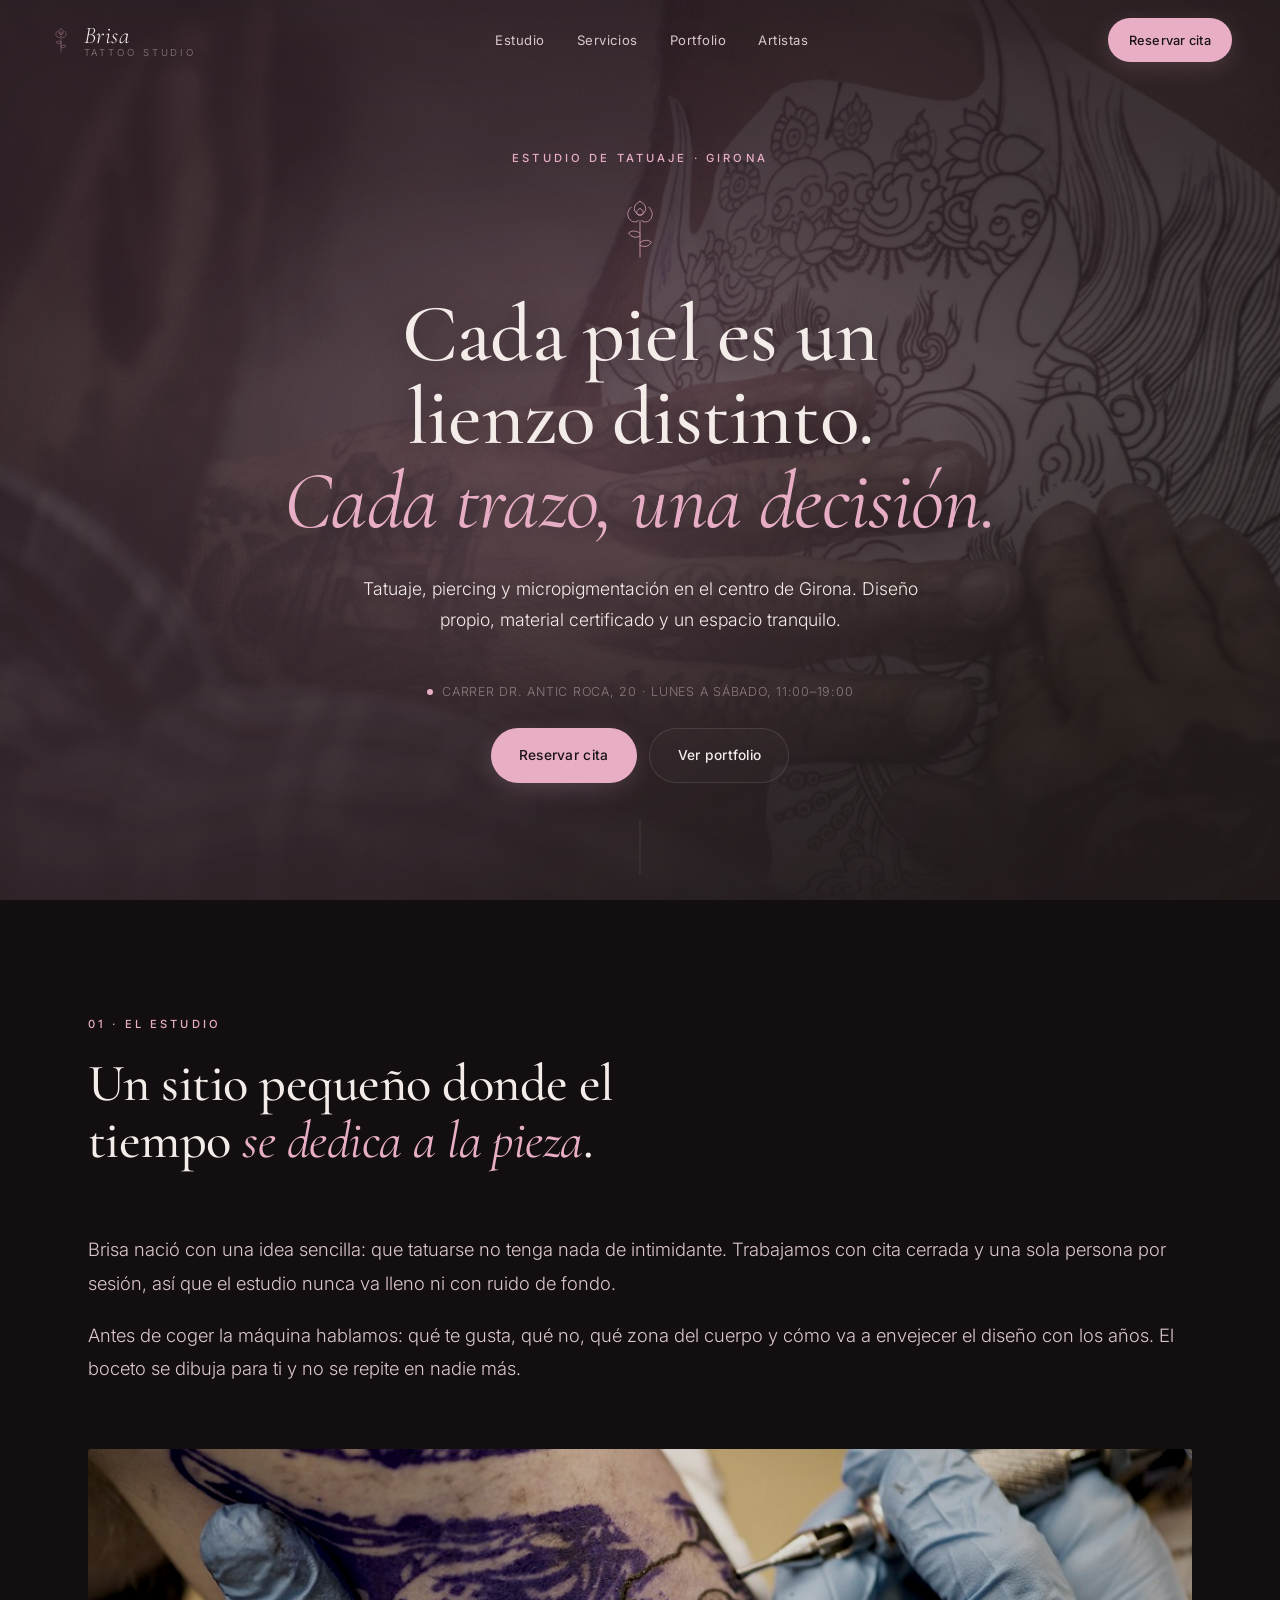
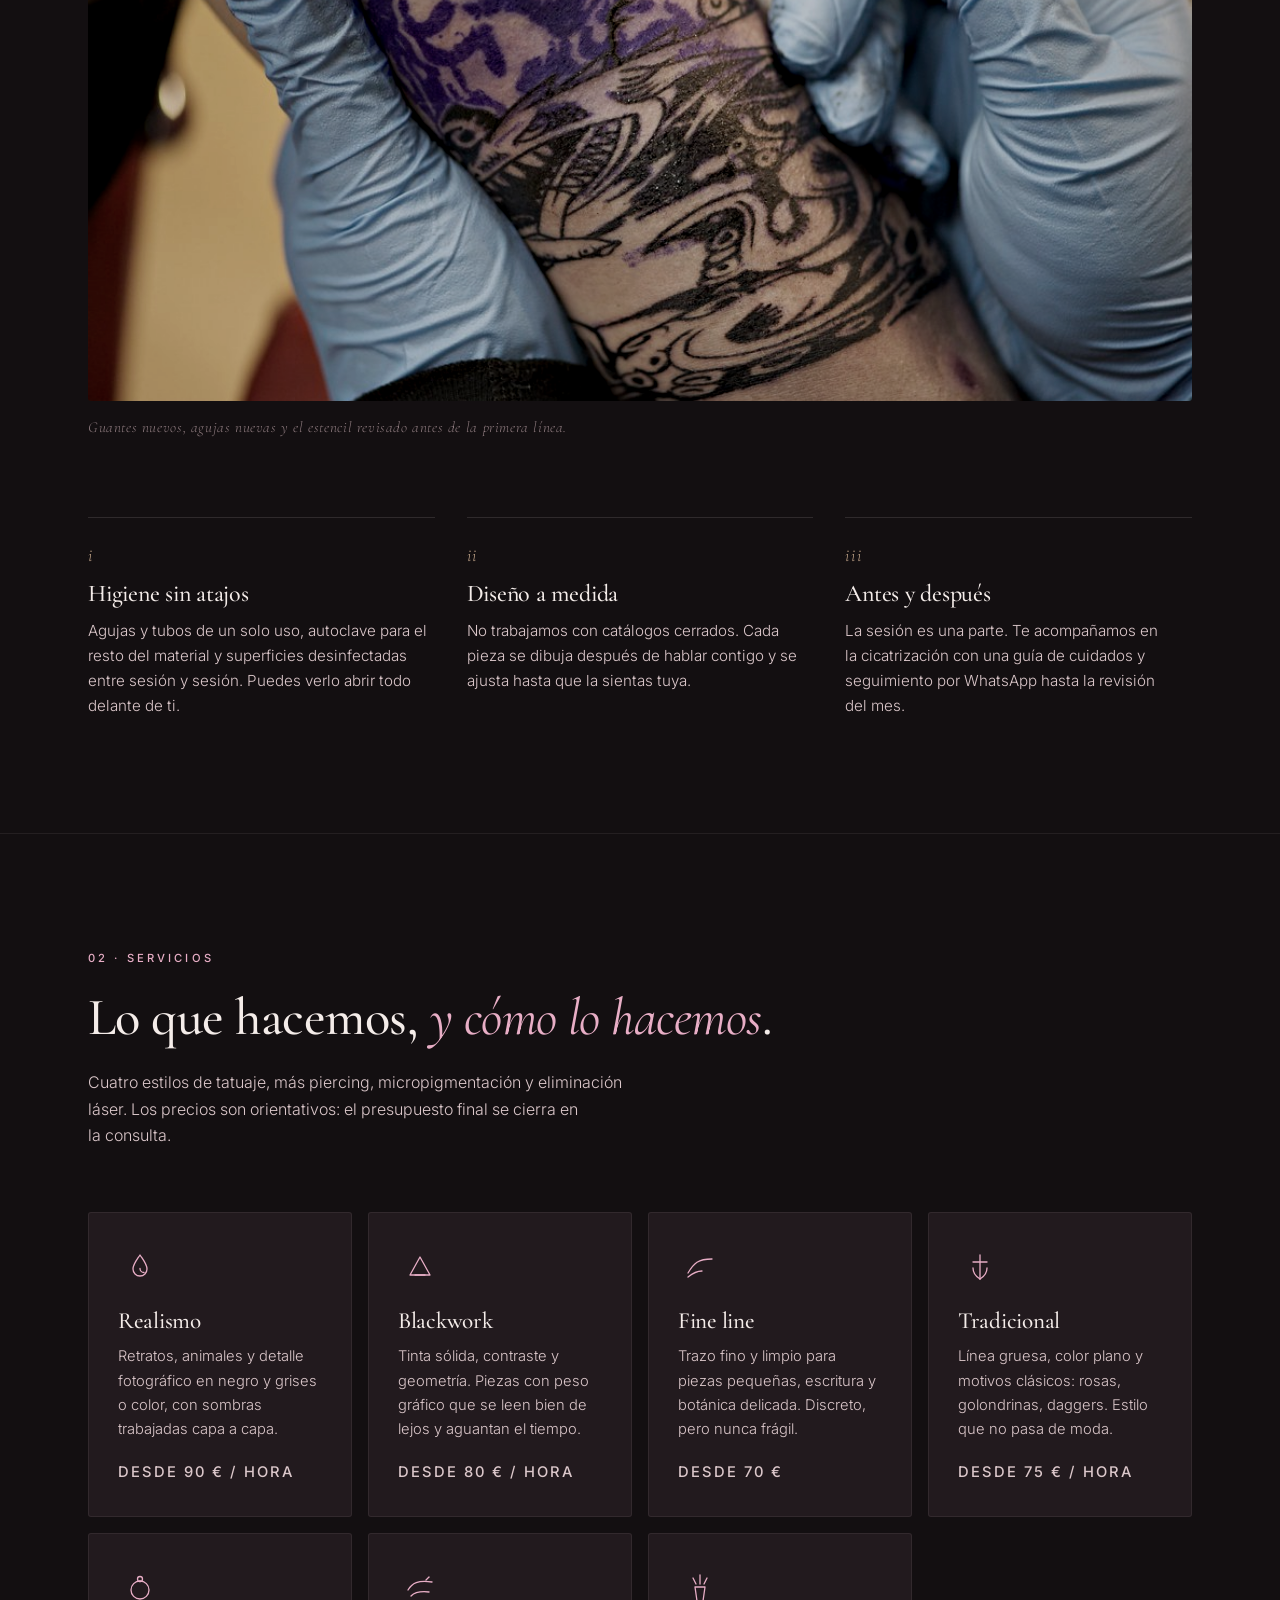
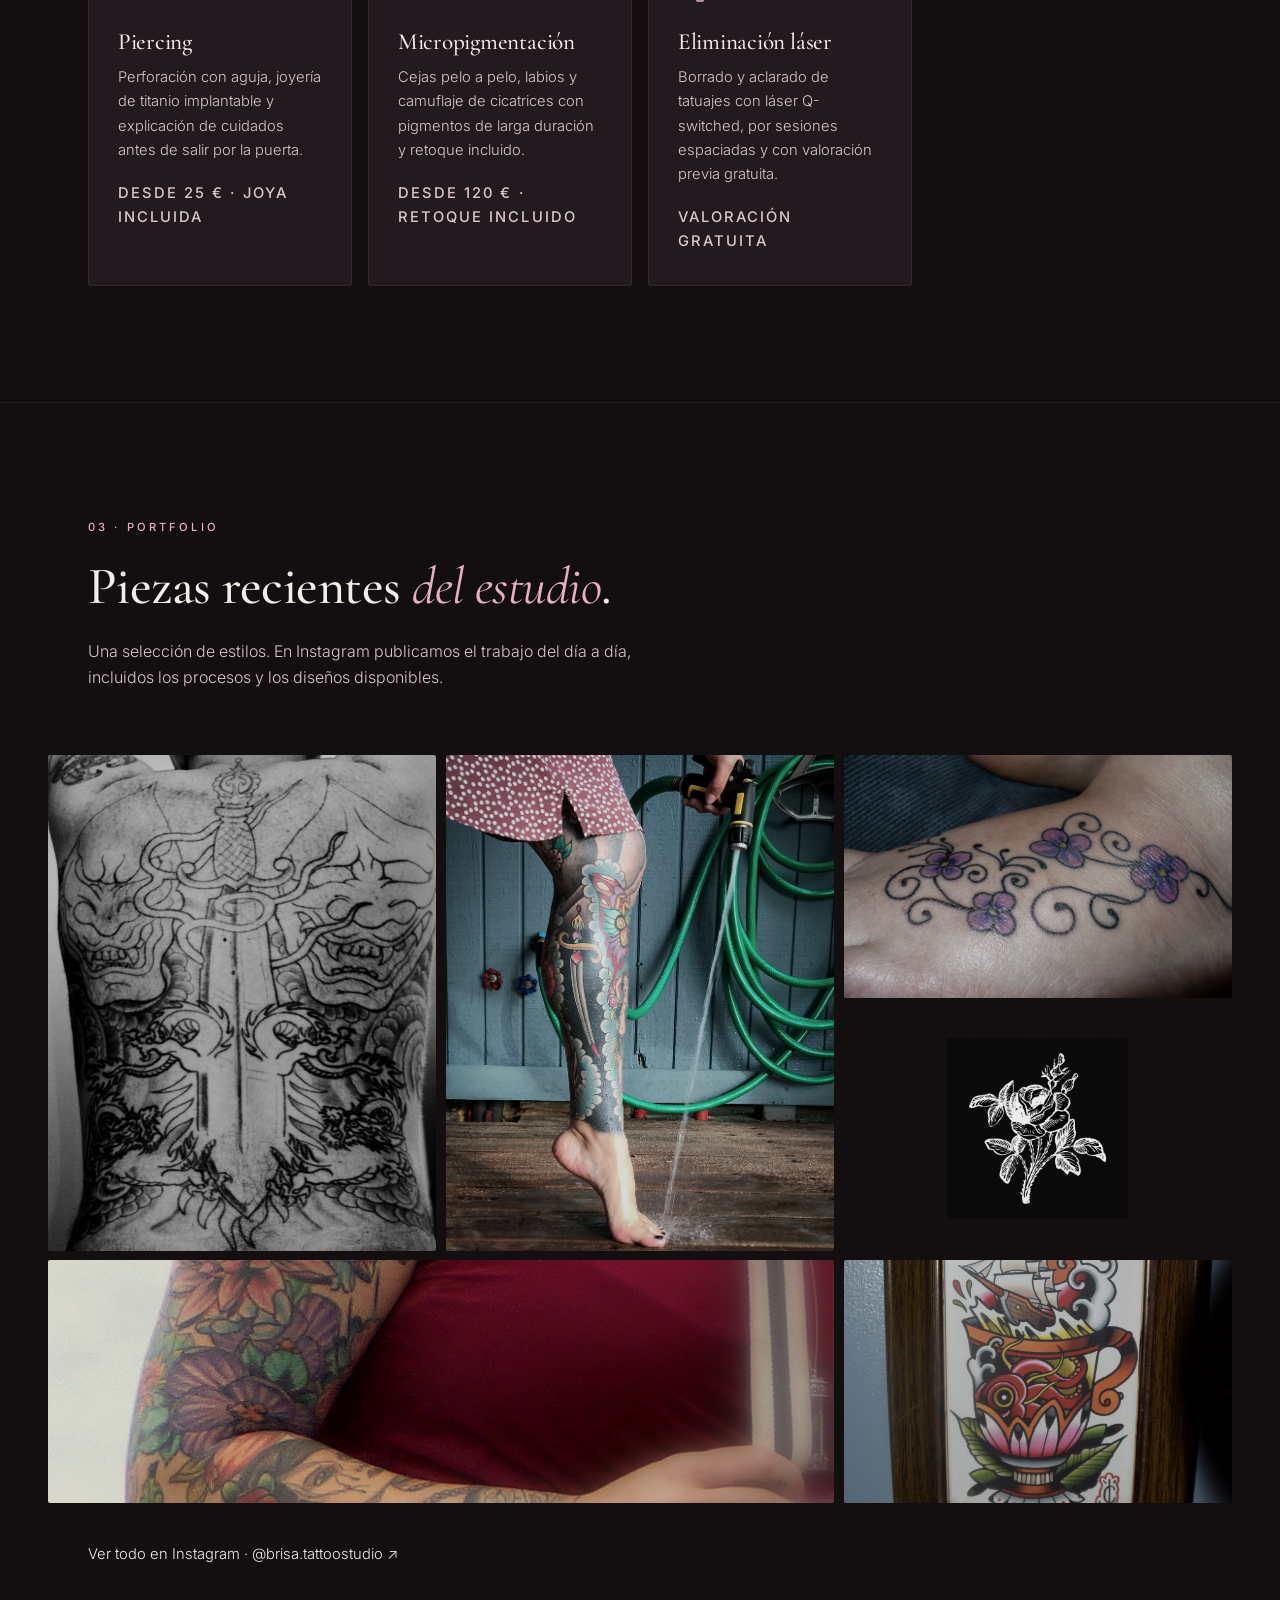
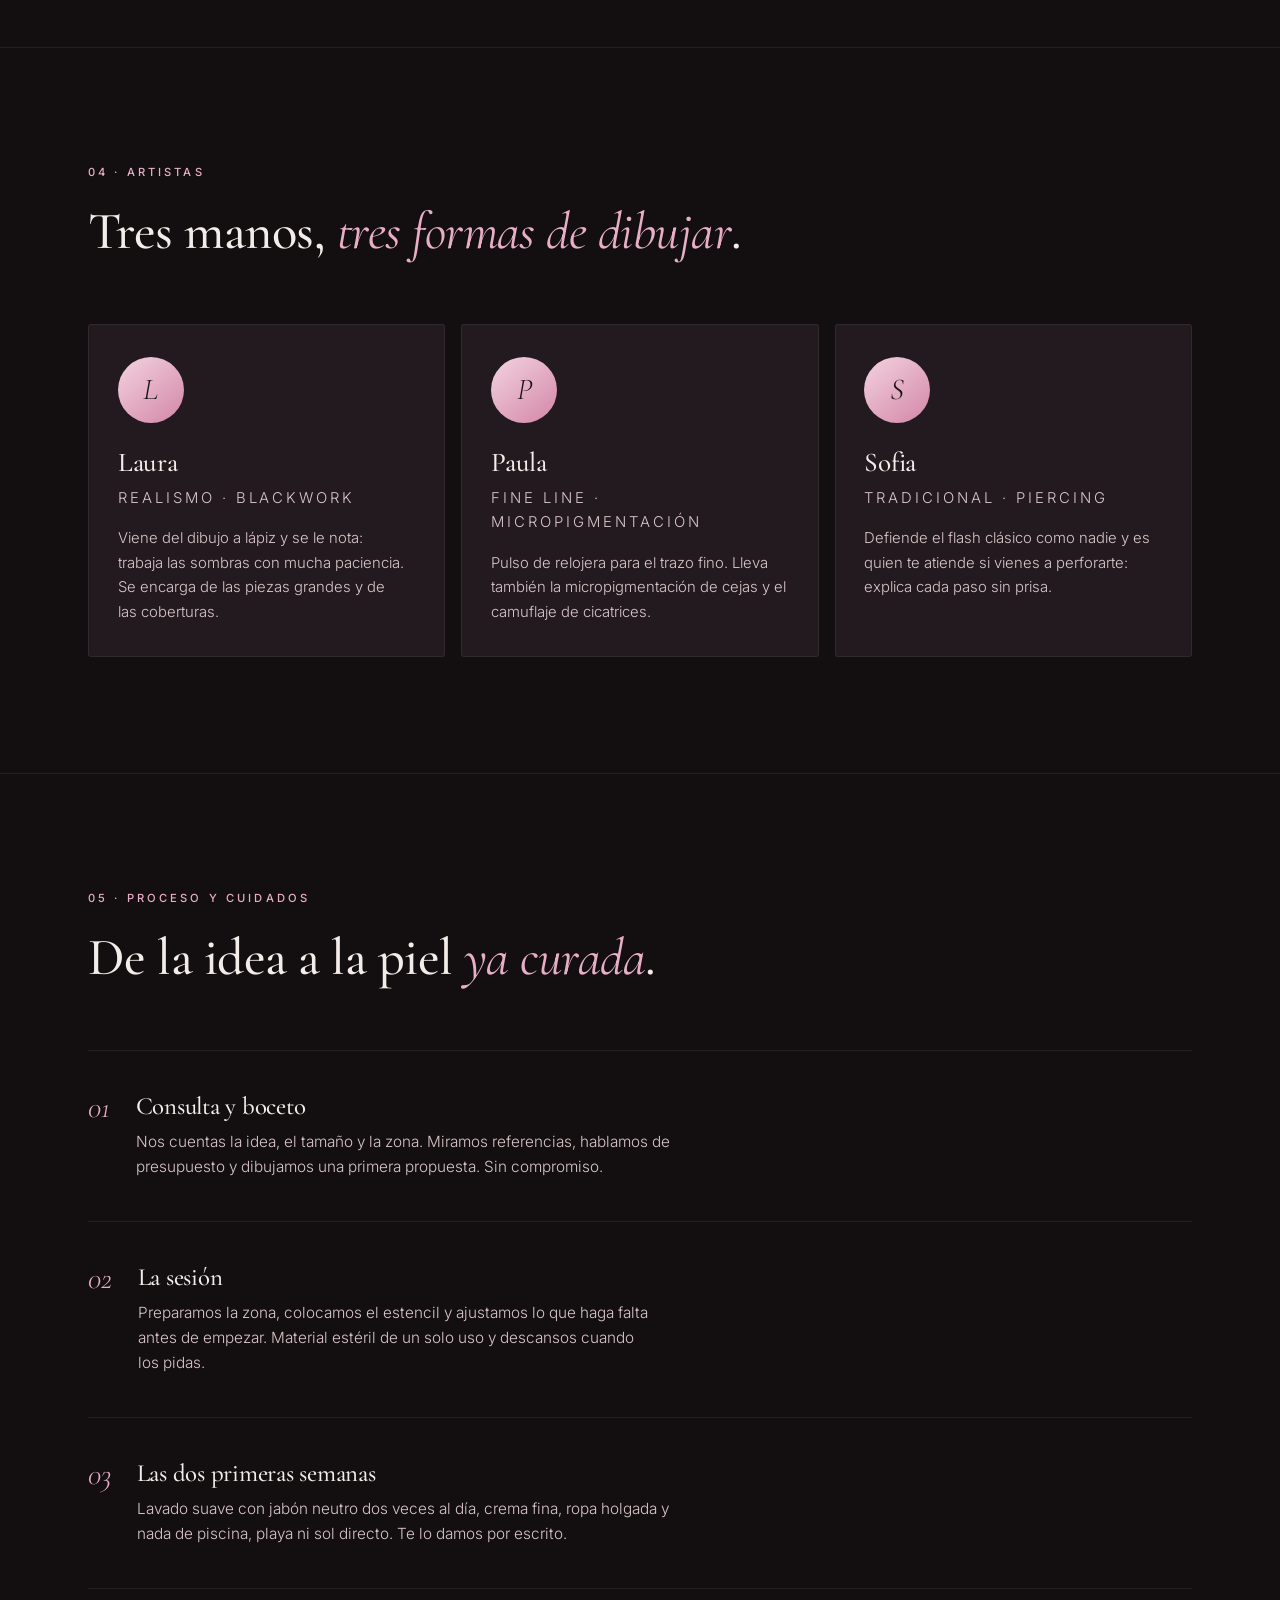
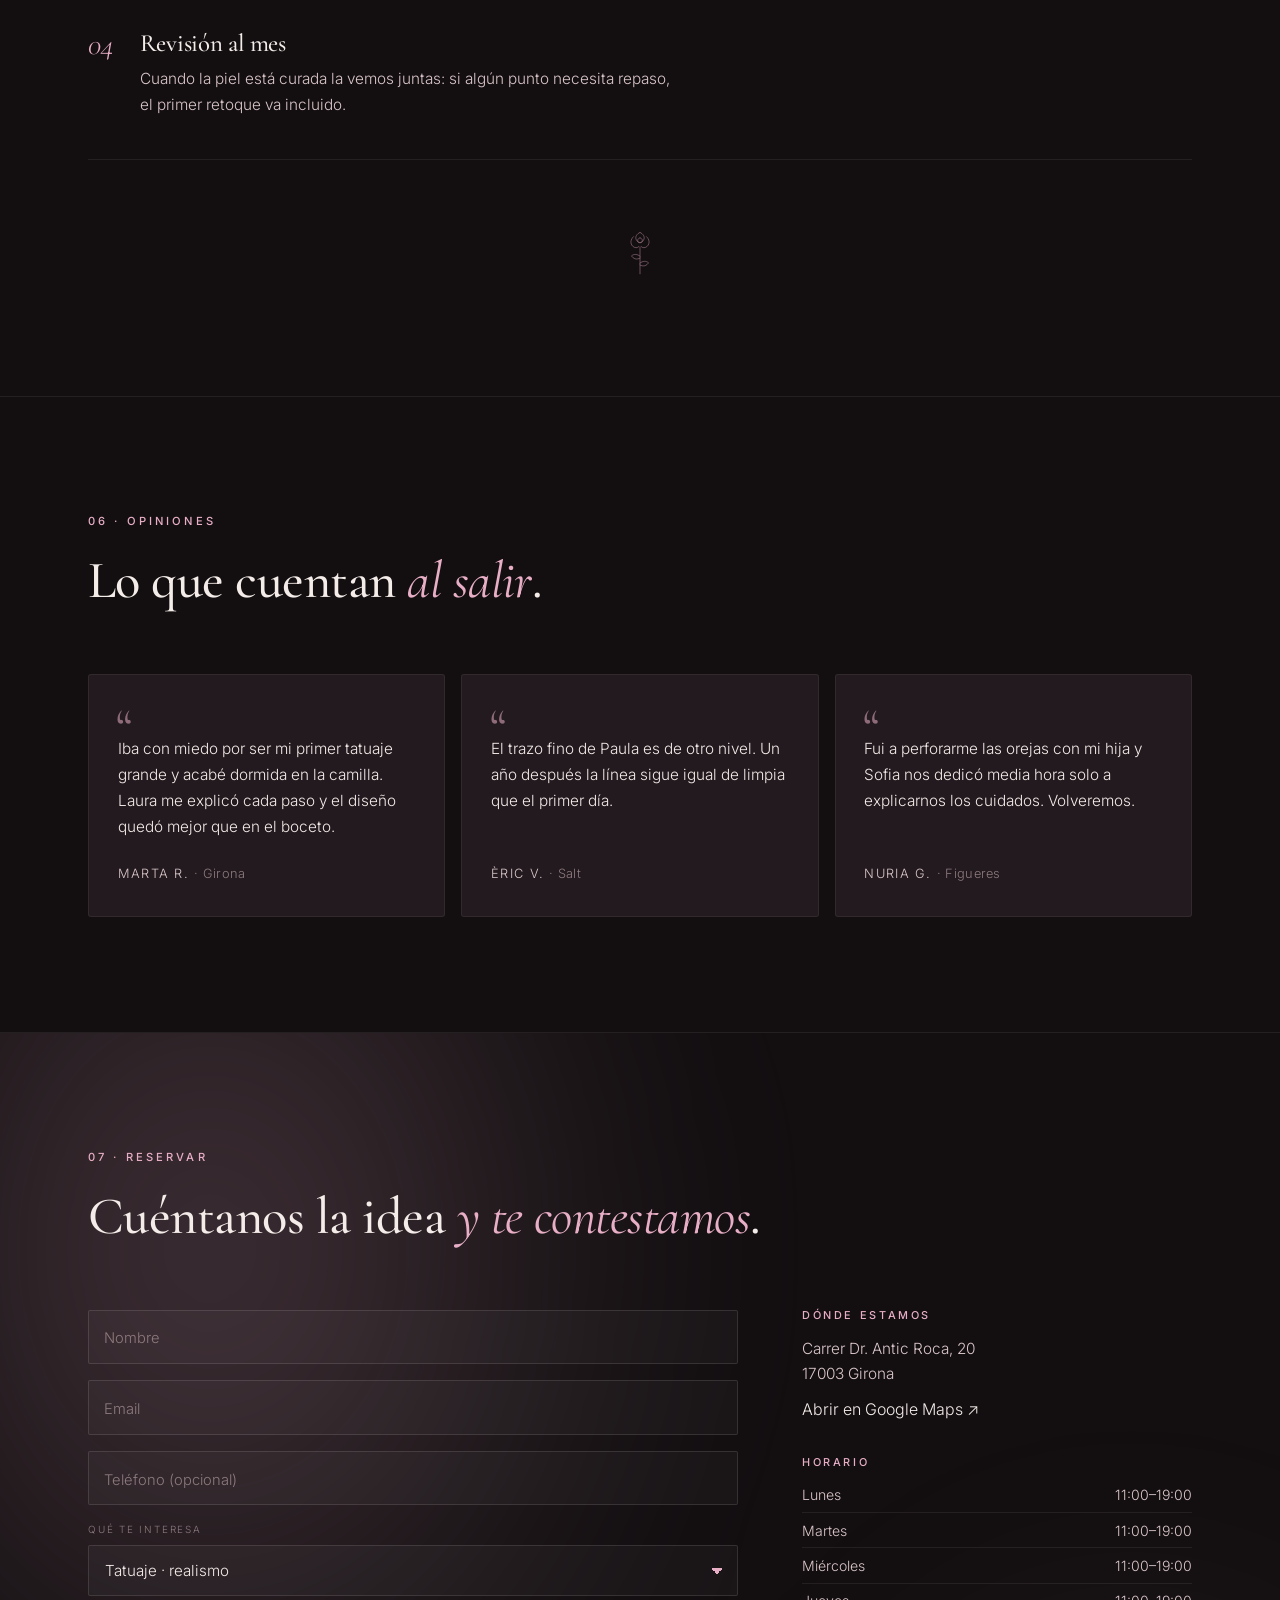
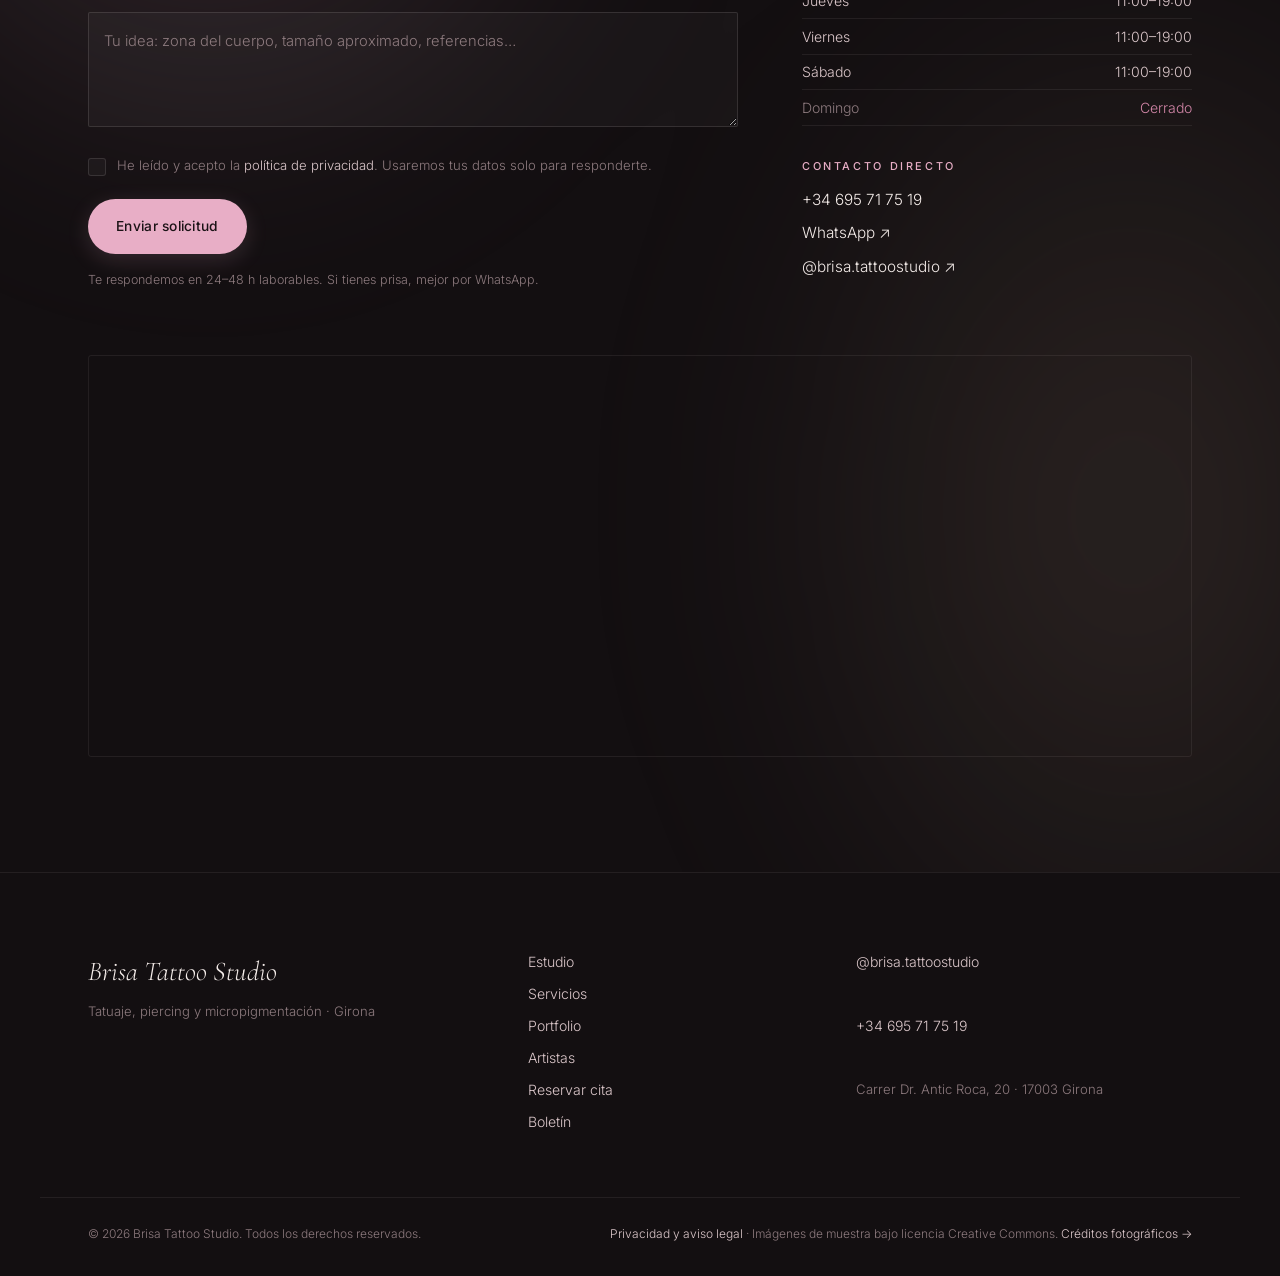
==== index.html @ ded74b95 "Landing del boletín "Tinta fresca" Página independiente para captar suscriptoras: propuesta de valor" ====
<!doctype html>
<html lang="es">
<head>
  <meta charset="utf-8" />
  <meta name="viewport" content="width=device-width, initial-scale=1" />
  <title>Brisa Tattoo Studio · Tatuajes, piercing y micropigmentación en Girona</title>
  <meta name="description" content="Estudio de tatuaje en Girona especializado en realismo, blackwork, fine line y tradicional. También piercing, micropigmentación y eliminación láser. Carrer Dr. Antic Roca, 20." />
  <meta name="theme-color" content="#130F11" />

  <!-- PROTOTIPO: evita que Google indexe esta versión de muestra (fotos y textos
       de ejemplo). Borra esta línea cuando la web sea la definitiva. -->
  <meta name="robots" content="noindex" />

  <meta property="og:type" content="website" />
  <meta property="og:title" content="Brisa Tattoo Studio · Girona" />
  <meta property="og:description" content="Tatuajes a medida, piercing, micropigmentación y eliminación láser en el centro de Girona." />
  <meta property="og:image" content="assets/img/hero.jpg" />

  <link rel="icon" href="assets/img/favicon.svg" type="image/svg+xml" />
  <link rel="preload" as="image" href="assets/img/hero.jpg" fetchpriority="high" />

  <link rel="preconnect" href="https://fonts.googleapis.com" />
  <link rel="preconnect" href="https://fonts.gstatic.com" crossorigin />
  <link rel="stylesheet" href="https://fonts.googleapis.com/css2?family=Cormorant+Garamond:ital,wght@0,400;0,500;0,600;1,400;1,500;1,600&family=Inter:wght@300;400;500;600&display=swap" />

  <link rel="stylesheet" href="styles.css?v=20260911" />

  <!-- Marca que hay JS: sin él, el contenido se muestra sin animaciones de entrada -->
  <script>document.documentElement.classList.add("js");</script>

  <!-- Ficha de negocio local para Google. Añade "url" con el dominio al publicar. -->
  <script type="application/ld+json">
  {
    "@context": "https://schema.org",
    "@type": "TattooParlor",
    "name": "Brisa Tattoo Studio",
    "description": "Estudio de tatuaje, piercing y micropigmentación en Girona. Realismo, blackwork, fine line, tradicional y eliminación láser.",
    "image": "assets/img/hero.jpg",
    "telephone": "+34695717519",
    "priceRange": "€€",
    "currenciesAccepted": "EUR",
    "address": {
      "@type": "PostalAddress",
      "streetAddress": "Carrer Dr. Antic Roca, 20",
      "postalCode": "17003",
      "addressLocality": "Girona",
      "addressRegion": "Girona",
      "addressCountry": "ES"
    },
    "openingHoursSpecification": [{
      "@type": "OpeningHoursSpecification",
      "dayOfWeek": ["Monday", "Tuesday", "Wednesday", "Thursday", "Friday", "Saturday"],
      "opens": "11:00",
      "closes": "19:00"
    }],
    "sameAs": ["https://www.instagram.com/brisa.tattoostudio"]
  }
  </script>
</head>
<body>
  <a class="skip-link" href="#main">Saltar al contenido</a>

  <!-- Splash -->
  <div class="splash" data-splash aria-hidden="true">
    <div class="splash-inner">
      <svg class="mark mark-splash" viewBox="0 0 120 150" fill="none" aria-hidden="true">
        <path d="M60 22c-9 4-13.5 12-9.5 19.5C54 48.5 62 50.5 65 47c3-3.5.5-9.5-4.5-11" />
        <path d="M60 22c9 4 13.5 12 9.5 19.5C66 48.5 58 50.5 55 47c-3-3.5-.5-9.5 4.5-11" />
        <path d="M43 33c-8 7-9 18-2 25 5 5 13 5 16 1" />
        <path d="M77 33c8 7 9 18 2 25-5 5-13 5-16 1" />
        <path d="M60 60v70" />
        <path d="M60 84c-7-6-16-6-22-1 4 8 14 11 22 6" />
        <path d="M60 102c7-6 16-6 22-1-4 8-14 11-22 6" />
      </svg>
      <span class="splash-word">Brisa</span>
    </div>
  </div>

  <!-- Custom cursor -->
  <div class="cursor" data-cursor-root aria-hidden="true">
    <span class="cursor-dot"></span>
    <span class="cursor-ring"></span>
  </div>

  <!-- Nav -->
  <header class="nav" data-nav>
    <div class="nav-inner">
      <a class="nav-brand" href="#inicio">
        <svg class="mark nav-brand-mark" viewBox="0 0 120 150" fill="none" aria-hidden="true">
          <path d="M60 22c-9 4-13.5 12-9.5 19.5C54 48.5 62 50.5 65 47c3-3.5.5-9.5-4.5-11" />
          <path d="M60 22c9 4 13.5 12 9.5 19.5C66 48.5 58 50.5 55 47c-3-3.5-.5-9.5 4.5-11" />
          <path d="M43 33c-8 7-9 18-2 25 5 5 13 5 16 1" />
          <path d="M77 33c8 7 9 18 2 25-5 5-13 5-16 1" />
          <path d="M60 60v70" />
          <path d="M60 84c-7-6-16-6-22-1 4 8 14 11 22 6" />
          <path d="M60 102c7-6 16-6 22-1-4 8-14 11-22 6" />
        </svg>
        <span class="nav-brand-text">
          <span class="nav-brand-name">Brisa</span>
          <span class="nav-brand-sub">Tattoo Studio</span>
        </span>
      </a>
      <nav class="nav-links" aria-label="Navegación principal">
        <a class="nav-link" href="#estudio">Estudio</a>
        <a class="nav-link" href="#servicios">Servicios</a>
        <a class="nav-link" href="#portfolio">Portfolio</a>
        <a class="nav-link" href="#artistas">Artistas</a>
      </nav>
      <div class="nav-actions">
        <a class="btn btn-primary btn-sm" href="#contacto">Reservar cita</a>
        <button class="nav-burger" type="button" data-burger aria-label="Abrir menú" aria-expanded="false" aria-controls="menu-movil">
          <span></span><span></span>
        </button>
      </div>
    </div>
  </header>

  <!-- Mobile menu -->
  <div class="nav-mobile" id="menu-movil" data-mobile-menu aria-hidden="true">
    <nav aria-label="Navegación móvil">
      <a href="#estudio">Estudio</a>
      <a href="#servicios">Servicios</a>
      <a href="#portfolio">Portfolio</a>
      <a href="#artistas">Artistas</a>
      <a href="#proceso">Proceso</a>
      <a href="#contacto">Reservar cita</a>
    </nav>
    <div class="nav-mobile-foot">
      <a href="https://www.instagram.com/brisa.tattoostudio" target="_blank" rel="noopener">@brisa.tattoostudio</a>
      <a href="tel:+34695717519">+34 695 71 75 19</a>
    </div>
  </div>

  <main id="main">

    <!-- ============ HERO ============ -->
    <section class="hero" id="inicio">
      <div class="hero-bg">
        <img src="assets/img/hero.jpg" alt="Manos colocando el diseño de un tatuaje sobre la piel" fetchpriority="high" loading="eager" />
        <div class="hero-bg-tint" aria-hidden="true"></div>
      </div>
      <div class="hero-mesh" aria-hidden="true"></div>
      <div class="hero-grain" aria-hidden="true"></div>

      <div class="hero-inner">
        <p class="kicker">Estudio de tatuaje · Girona</p>

        <svg class="mark mark-hero" viewBox="0 0 120 150" fill="none" aria-hidden="true" data-draw>
          <path d="M60 22c-9 4-13.5 12-9.5 19.5C54 48.5 62 50.5 65 47c3-3.5.5-9.5-4.5-11" />
          <path d="M60 22c9 4 13.5 12 9.5 19.5C66 48.5 58 50.5 55 47c-3-3.5-.5-9.5 4.5-11" />
          <path d="M43 33c-8 7-9 18-2 25 5 5 13 5 16 1" />
          <path d="M77 33c8 7 9 18 2 25-5 5-13 5-16 1" />
          <path d="M60 60v70" />
          <path d="M60 84c-7-6-16-6-22-1 4 8 14 11 22 6" />
          <path d="M60 102c7-6 16-6 22-1-4 8-14 11-22 6" />
        </svg>

        <h1 class="hero-title" data-split="words">
          Cada piel es un lienzo distinto.<br />
          <em>Cada trazo, una decisión.</em>
        </h1>

        <p class="hero-sub">
          Tatuaje, piercing y micropigmentación en el centro de Girona. Diseño propio,
          material certificado y un espacio tranquilo.
        </p>

        <div class="hero-foot">
          <p class="hero-meta">
            <span class="hero-dot" aria-hidden="true"></span>
            Carrer Dr. Antic Roca, 20 · Lunes a sábado, 11:00–19:00
          </p>
          <div class="hero-actions">
            <a class="btn btn-primary" href="#contacto">Reservar cita</a>
            <a class="btn btn-ghost" href="#portfolio">Ver portfolio</a>
          </div>
        </div>
      </div>

      <a class="hero-scroll" href="#estudio" aria-label="Bajar a la siguiente sección">
        <span></span>
      </a>
    </section>

    <!-- ============ ESTUDIO ============ -->
    <section class="section section-about" id="estudio">
      <div class="container">
        <header class="section-head" data-reveal>
          <p class="kicker">01 · El estudio</p>
          <h2 class="section-title">
            Un sitio pequeño donde el tiempo <em>se dedica a la pieza</em>.
          </h2>
        </header>

        <div class="about-lead" data-reveal>
          <p>
            Brisa nació con una idea sencilla: que tatuarse no tenga nada de intimidante.
            Trabajamos con cita cerrada y una sola persona por sesión, así que el estudio
            nunca va lleno ni con ruido de fondo.
          </p>
          <p>
            Antes de coger la máquina hablamos: qué te gusta, qué no, qué zona del cuerpo y
            cómo va a envejecer el diseño con los años. El boceto se dibuja para ti y no se
            repite en nadie más.
          </p>
        </div>

        <figure class="about-figure" data-reveal>
          <img src="assets/img/about.jpg" alt="Manos con guantes tatuando un antebrazo con el estencil aún visible" loading="lazy" decoding="async" />
          <figcaption>Guantes nuevos, agujas nuevas y el estencil revisado antes de la primera línea.</figcaption>
        </figure>

        <div class="pillars">
          <article class="pillar" data-reveal>
            <span class="pillar-num">i</span>
            <h3>Higiene sin atajos</h3>
            <p>
              Agujas y tubos de un solo uso, autoclave para el resto del material y superficies
              desinfectadas entre sesión y sesión. Puedes verlo abrir todo delante de ti.
            </p>
          </article>
          <article class="pillar" data-reveal>
            <span class="pillar-num">ii</span>
            <h3>Diseño a medida</h3>
            <p>
              No trabajamos con catálogos cerrados. Cada pieza se dibuja después de hablar
              contigo y se ajusta hasta que la sientas tuya.
            </p>
          </article>
          <article class="pillar" data-reveal>
            <span class="pillar-num">iii</span>
            <h3>Antes y después</h3>
            <p>
              La sesión es una parte. Te acompañamos en la cicatrización con una guía de
              cuidados y seguimiento por WhatsApp hasta la revisión del mes.
            </p>
          </article>
        </div>
      </div>
    </section>

    <!-- ============ SERVICIOS ============ -->
    <section class="section section-services" id="servicios">
      <div class="container">
        <header class="section-head" data-reveal>
          <p class="kicker">02 · Servicios</p>
          <h2 class="section-title">Lo que hacemos, <em>y cómo lo hacemos</em>.</h2>
          <p class="section-intro">
            Cuatro estilos de tatuaje, más piercing, micropigmentación y eliminación láser.
            Los precios son orientativos: el presupuesto final se cierra en la consulta.
          </p>
        </header>

        <div class="services">
          <article class="card service" data-reveal data-tilt>
            <span class="service-icon" aria-hidden="true">
              <svg viewBox="0 0 32 32" fill="none"><path d="M16 4c4 6 7 9.5 7 14a7 7 0 0 1-14 0c0-4.5 3-8 7-14Z"/><path d="M16 17.5a4 4 0 0 0 4 4"/></svg>
            </span>
            <h3>Realismo</h3>
            <p>Retratos, animales y detalle fotográfico en negro y grises o color, con sombras trabajadas capa a capa.</p>
            <p class="service-price">Desde 90 € / hora</p>
          </article>

          <article class="card service" data-reveal data-tilt>
            <span class="service-icon" aria-hidden="true">
              <svg viewBox="0 0 32 32" fill="none"><path d="M6 24 16 6l10 18Z"/><path d="M11 24h10"/></svg>
            </span>
            <h3>Blackwork</h3>
            <p>Tinta sólida, contraste y geometría. Piezas con peso gráfico que se leen bien de lejos y aguantan el tiempo.</p>
            <p class="service-price">Desde 80 € / hora</p>
          </article>

          <article class="card service" data-reveal data-tilt>
            <span class="service-icon" aria-hidden="true">
              <svg viewBox="0 0 32 32" fill="none"><path d="M4 22c6-10 10-14 24-14"/><path d="M4 26c5-4 9-6 14-6"/></svg>
            </span>
            <h3>Fine line</h3>
            <p>Trazo fino y limpio para piezas pequeñas, escritura y botánica delicada. Discreto, pero nunca frágil.</p>
            <p class="service-price">Desde 70 €</p>
          </article>

          <article class="card service" data-reveal data-tilt>
            <span class="service-icon" aria-hidden="true">
              <svg viewBox="0 0 32 32" fill="none"><path d="M16 4v24"/><path d="M9 11h14"/><path d="M16 28c-5-3-7-7-7-11"/><path d="M16 28c5-3 7-7 7-11"/></svg>
            </span>
            <h3>Tradicional</h3>
            <p>Línea gruesa, color plano y motivos clásicos: rosas, golondrinas, daggers. Estilo que no pasa de moda.</p>
            <p class="service-price">Desde 75 € / hora</p>
          </article>

          <article class="card service" data-reveal data-tilt>
            <span class="service-icon" aria-hidden="true">
              <svg viewBox="0 0 32 32" fill="none"><circle cx="16" cy="18" r="9"/><circle cx="16" cy="7" r="2.5"/><path d="M16 9.5v-.5"/></svg>
            </span>
            <h3>Piercing</h3>
            <p>Perforación con aguja, joyería de titanio implantable y explicación de cuidados antes de salir por la puerta.</p>
            <p class="service-price">Desde 25 € · joya incluida</p>
          </article>

          <article class="card service" data-reveal data-tilt>
            <span class="service-icon" aria-hidden="true">
              <svg viewBox="0 0 32 32" fill="none"><path d="M4 18c4-7 10-10 24-8"/><path d="M7 24c4-4 9-5 18-4"/><path d="M22 8l3-3"/></svg>
            </span>
            <h3>Micropigmentación</h3>
            <p>Cejas pelo a pelo, labios y camuflaje de cicatrices con pigmentos de larga duración y retoque incluido.</p>
            <p class="service-price">Desde 120 € · retoque incluido</p>
          </article>

          <article class="card service" data-reveal data-tilt>
            <span class="service-icon" aria-hidden="true">
              <svg viewBox="0 0 32 32" fill="none"><path d="M16 3v9"/><path d="M9 6l3 6"/><path d="M23 6l-3 6"/><path d="M11 15h10l-2 14h-6Z"/></svg>
            </span>
            <h3>Eliminación láser</h3>
            <p>Borrado y aclarado de tatuajes con láser Q-switched, por sesiones espaciadas y con valoración previa gratuita.</p>
            <p class="service-price">Valoración gratuita</p>
          </article>
        </div>
      </div>
    </section>

    <!-- ============ PORTFOLIO ============ -->
    <section class="section section-portfolio" id="portfolio">
      <div class="container">
        <header class="section-head" data-reveal>
          <p class="kicker">03 · Portfolio</p>
          <h2 class="section-title">Piezas recientes <em>del estudio</em>.</h2>
          <p class="section-intro">
            Una selección de estilos. En Instagram publicamos el trabajo del día a día,
            incluidos los procesos y los diseños disponibles.
          </p>
        </header>
      </div>

      <div class="gallery" data-gallery>
        <figure class="gallery-item gallery-tall" data-reveal>
          <img src="assets/img/gallery-7.jpg" alt="Tatuaje de espalda completa con linework en negro" loading="lazy" decoding="async" />
          <figcaption><span>Blackwork</span> Espalda completa, linework</figcaption>
        </figure>
        <figure class="gallery-item gallery-tall" data-reveal>
          <img src="assets/img/gallery-8.jpg" alt="Pierna tatuada al completo en estilo tradicional a color" loading="lazy" decoding="async" />
          <figcaption><span>Tradicional</span> Pierna completa en color</figcaption>
        </figure>
        <figure class="gallery-item" data-reveal>
          <img src="assets/img/gallery-1.jpg" alt="Tatuaje floral pequeño en el pie" loading="lazy" decoding="async" />
          <figcaption><span>Color</span> Floral en el pie</figcaption>
        </figure>
        <figure class="gallery-item gallery-ink" data-reveal>
          <img src="assets/img/gallery-4.jpg" alt="Boceto de rosa dibujado a mano para tatuaje" loading="lazy" decoding="async" />
          <figcaption><span>Diseño</span> Boceto a mano</figcaption>
        </figure>
        <figure class="gallery-item gallery-wide" data-reveal>
          <img src="assets/img/gallery-2.jpg" alt="Brazo tatuado completo con motivos florales en color" loading="lazy" decoding="async" />
          <figcaption><span>Color</span> Brazo completo floral</figcaption>
        </figure>
        <figure class="gallery-item" data-reveal>
          <img src="assets/img/service-tradicional.jpg" alt="Láminas de flash tradicional enmarcadas en el estudio" loading="lazy" decoding="async" />
          <figcaption><span>Flash</span> Láminas del estudio</figcaption>
        </figure>
      </div>

      <div class="container">
        <p class="gallery-cta" data-reveal>
          <a class="link-underline" href="https://www.instagram.com/brisa.tattoostudio" target="_blank" rel="noopener">
            Ver todo en Instagram · @brisa.tattoostudio ↗
          </a>
        </p>
      </div>
    </section>

    <!-- ============ ARTISTAS ============ -->
    <section class="section section-team" id="artistas">
      <div class="container">
        <header class="section-head" data-reveal>
          <p class="kicker">04 · Artistas</p>
          <h2 class="section-title">Tres manos, <em>tres formas de dibujar</em>.</h2>
        </header>

        <div class="team">
          <article class="card artist" data-reveal data-tilt>
            <span class="artist-avatar" aria-hidden="true">L</span>
            <h3>Laura</h3>
            <p class="artist-role">Realismo · Blackwork</p>
            <p>
              Viene del dibujo a lápiz y se le nota: trabaja las sombras con mucha paciencia.
              Se encarga de las piezas grandes y de las coberturas.
            </p>
          </article>
          <article class="card artist" data-reveal data-tilt>
            <span class="artist-avatar" aria-hidden="true">P</span>
            <h3>Paula</h3>
            <p class="artist-role">Fine line · Micropigmentación</p>
            <p>
              Pulso de relojera para el trazo fino. Lleva también la micropigmentación de
              cejas y el camuflaje de cicatrices.
            </p>
          </article>
          <article class="card artist" data-reveal data-tilt>
            <span class="artist-avatar" aria-hidden="true">S</span>
            <h3>Sofia</h3>
            <p class="artist-role">Tradicional · Piercing</p>
            <p>
              Defiende el flash clásico como nadie y es quien te atiende si vienes a
              perforarte: explica cada paso sin prisa.
            </p>
          </article>
        </div>
      </div>
    </section>

    <!-- ============ PROCESO ============ -->
    <section class="section section-process" id="proceso">
      <div class="container">
        <header class="section-head" data-reveal>
          <p class="kicker">05 · Proceso y cuidados</p>
          <h2 class="section-title">De la idea a la piel <em>ya curada</em>.</h2>
        </header>

        <ol class="steps">
          <li class="step" data-reveal>
            <span class="step-num">01</span>
            <div class="step-body">
              <h3>Consulta y boceto</h3>
              <p>
                Nos cuentas la idea, el tamaño y la zona. Miramos referencias, hablamos de
                presupuesto y dibujamos una primera propuesta. Sin compromiso.
              </p>
            </div>
          </li>
          <li class="step" data-reveal>
            <span class="step-num">02</span>
            <div class="step-body">
              <h3>La sesión</h3>
              <p>
                Preparamos la zona, colocamos el estencil y ajustamos lo que haga falta antes
                de empezar. Material estéril de un solo uso y descansos cuando los pidas.
              </p>
            </div>
          </li>
          <li class="step" data-reveal>
            <span class="step-num">03</span>
            <div class="step-body">
              <h3>Las dos primeras semanas</h3>
              <p>
                Lavado suave con jabón neutro dos veces al día, crema fina, ropa holgada y
                nada de piscina, playa ni sol directo. Te lo damos por escrito.
              </p>
            </div>
          </li>
          <li class="step" data-reveal>
            <span class="step-num">04</span>
            <div class="step-body">
              <h3>Revisión al mes</h3>
              <p>
                Cuando la piel está curada la vemos juntas: si algún punto necesita repaso,
                el primer retoque va incluido.
              </p>
            </div>
          </li>
        </ol>

        <svg class="mark mark-divider" viewBox="0 0 120 150" fill="none" aria-hidden="true" data-draw>
          <path d="M60 22c-9 4-13.5 12-9.5 19.5C54 48.5 62 50.5 65 47c3-3.5.5-9.5-4.5-11" />
          <path d="M60 22c9 4 13.5 12 9.5 19.5C66 48.5 58 50.5 55 47c-3-3.5-.5-9.5 4.5-11" />
          <path d="M43 33c-8 7-9 18-2 25 5 5 13 5 16 1" />
          <path d="M77 33c8 7 9 18 2 25-5 5-13 5-16 1" />
          <path d="M60 60v70" />
          <path d="M60 84c-7-6-16-6-22-1 4 8 14 11 22 6" />
          <path d="M60 102c7-6 16-6 22-1-4 8-14 11-22 6" />
        </svg>
      </div>
    </section>

    <!-- ============ OPINIONES ============ -->
    <section class="section section-quotes" id="opiniones">
      <div class="container">
        <header class="section-head" data-reveal>
          <p class="kicker">06 · Opiniones</p>
          <h2 class="section-title">Lo que cuentan <em>al salir</em>.</h2>
        </header>

        <div class="quotes">
          <figure class="card quote" data-reveal>
            <blockquote>
              Iba con miedo por ser mi primer tatuaje grande y acabé dormida en la camilla.
              Laura me explicó cada paso y el diseño quedó mejor que en el boceto.
            </blockquote>
            <figcaption>Marta R. <span>· Girona</span></figcaption>
          </figure>
          <figure class="card quote" data-reveal>
            <blockquote>
              El trazo fino de Paula es de otro nivel. Un año después la línea sigue igual de
              limpia que el primer día.
            </blockquote>
            <figcaption>Èric V. <span>· Salt</span></figcaption>
          </figure>
          <figure class="card quote" data-reveal>
            <blockquote>
              Fui a perforarme las orejas con mi hija y Sofia nos dedicó media hora solo a
              explicarnos los cuidados. Volveremos.
            </blockquote>
            <figcaption>Nuria G. <span>· Figueres</span></figcaption>
          </figure>
        </div>
      </div>
    </section>

    <!-- ============ CONTACTO ============ -->
    <section class="section section-contact" id="contacto">
      <div class="contact-mesh" aria-hidden="true"></div>
      <div class="container">
        <header class="section-head" data-reveal>
          <p class="kicker">07 · Reservar</p>
          <h2 class="section-title">Cuéntanos la idea <em>y te contestamos</em>.</h2>
        </header>

        <div class="contact-grid">
          <div class="contact-form-wrap" data-reveal>
            <form class="cta-form" data-contact-form novalidate>
              <div class="field">
                <input type="text" id="f-nombre" name="name" required placeholder=" " autocomplete="name" />
                <label for="f-nombre">Nombre</label>
              </div>
              <div class="field">
                <input type="email" id="f-email" name="email" required placeholder=" " autocomplete="email" />
                <label for="f-email">Email</label>
              </div>
              <div class="field">
                <input type="tel" id="f-tel" name="phone" placeholder=" " autocomplete="tel" />
                <label for="f-tel">Teléfono (opcional)</label>
              </div>
              <div class="field field-select">
                <label class="field-label" for="f-servicio">Qué te interesa</label>
                <select id="f-servicio" name="service">
                  <option>Tatuaje · realismo</option>
                  <option>Tatuaje · blackwork</option>
                  <option>Tatuaje · fine line</option>
                  <option>Tatuaje · tradicional</option>
                  <option>Piercing</option>
                  <option>Micropigmentación</option>
                  <option>Eliminación láser</option>
                  <option>Todavía no lo sé</option>
                </select>
              </div>
              <div class="field field-full">
                <textarea id="f-msg" name="message" rows="4" required placeholder=" "></textarea>
                <label for="f-msg">Tu idea: zona del cuerpo, tamaño aproximado, referencias…</label>
              </div>
              <div class="field-check field-full">
                <input type="checkbox" id="f-rgpd" name="consent" required />
                <label for="f-rgpd">
                  He leído y acepto la
                  <a class="link-underline" href="privacidad.html" target="_blank" rel="noopener">política de privacidad</a>.
                  Usaremos tus datos solo para responderte.
                </label>
              </div>
              <button type="submit" class="btn btn-primary cta-submit">
                <span class="cta-form-label">Enviar solicitud</span>
                <span class="cta-form-spinner" aria-hidden="true"></span>
              </button>
              <p class="form-note">
                Te respondemos en 24–48 h laborables. Si tienes prisa, mejor por WhatsApp.
              </p>
            </form>
            <div class="cta-success" data-contact-success aria-hidden="true">
              <svg class="mark mark-success" viewBox="0 0 120 150" fill="none" aria-hidden="true" data-draw>
                <path d="M60 22c-9 4-13.5 12-9.5 19.5C54 48.5 62 50.5 65 47c3-3.5.5-9.5-4.5-11" />
                <path d="M60 22c9 4 13.5 12 9.5 19.5C66 48.5 58 50.5 55 47c-3-3.5-.5-9.5 4.5-11" />
                <path d="M43 33c-8 7-9 18-2 25 5 5 13 5 16 1" />
                <path d="M77 33c8 7 9 18 2 25-5 5-13 5-16 1" />
                <path d="M60 60v70" />
                <path d="M60 84c-7-6-16-6-22-1 4 8 14 11 22 6" />
                <path d="M60 102c7-6 16-6 22-1-4 8-14 11-22 6" />
              </svg>
              <h3 data-contact-success-title>Recibido</h3>
              <p data-contact-success-msg>Te escribimos en breve.</p>
              <a class="btn btn-primary cta-success-wa" data-contact-wa href="https://wa.me/34695717519" target="_blank" rel="noopener" hidden>
                Abrir WhatsApp con el mensaje
              </a>
              <p class="form-note" data-contact-alt hidden>
                Si prefieres, llámanos al +34 695 71 75 19 en horario de estudio.
              </p>
            </div>
          </div>

          <aside class="contact-info" data-reveal>
            <div class="info-block">
              <h3>Dónde estamos</h3>
              <p>
                Carrer Dr. Antic Roca, 20<br />
                17003 Girona
              </p>
              <a class="link-underline" href="https://www.google.com/maps/search/?api=1&query=Carrer+Dr.+Antic+Roca+20+17003+Girona" target="_blank" rel="noopener">Abrir en Google Maps ↗</a>
            </div>

            <div class="info-block">
              <h3>Horario</h3>
              <ul class="hours">
                <li><span>Lunes</span><span>11:00–19:00</span></li>
                <li><span>Martes</span><span>11:00–19:00</span></li>
                <li><span>Miércoles</span><span>11:00–19:00</span></li>
                <li><span>Jueves</span><span>11:00–19:00</span></li>
                <li><span>Viernes</span><span>11:00–19:00</span></li>
                <li><span>Sábado</span><span>11:00–19:00</span></li>
                <li class="is-closed"><span>Domingo</span><span>Cerrado</span></li>
              </ul>
            </div>

            <div class="info-block">
              <h3>Contacto directo</h3>
              <p class="info-lines">
                <a class="link-underline" href="tel:+34695717519">+34 695 71 75 19</a>
                <a class="link-underline" href="https://wa.me/34695717519" target="_blank" rel="noopener">WhatsApp ↗</a>
                <a class="link-underline" href="https://www.instagram.com/brisa.tattoostudio" target="_blank" rel="noopener">@brisa.tattoostudio ↗</a>
              </p>
            </div>
          </aside>
        </div>

        <div class="map" data-reveal>
          <iframe
            title="Mapa de Brisa Tattoo Studio en Girona"
            src="https://www.google.com/maps?q=Carrer%20Dr.%20Antic%20Roca%2020%2C%2017003%20Girona&output=embed"
            loading="lazy"
            referrerpolicy="no-referrer-when-downgrade"></iframe>
        </div>
      </div>
    </section>
  </main>

  <!-- ============ FOOTER ============ -->
  <footer class="footer">
    <div class="container footer-inner">
      <div class="footer-brand">
        <span class="footer-name">Brisa Tattoo Studio</span>
        <p>Tatuaje, piercing y micropigmentación · Girona</p>
      </div>
      <nav class="footer-nav" aria-label="Navegación del pie">
        <a href="#estudio">Estudio</a>
        <a href="#servicios">Servicios</a>
        <a href="#portfolio">Portfolio</a>
        <a href="#artistas">Artistas</a>
        <a href="#contacto">Reservar cita</a>
        <a href="newsletter.html">Boletín</a>
      </nav>
      <div class="footer-contact">
        <a href="https://www.instagram.com/brisa.tattoostudio" target="_blank" rel="noopener">@brisa.tattoostudio</a>
        <a href="tel:+34695717519">+34 695 71 75 19</a>
        <span>Carrer Dr. Antic Roca, 20 · 17003 Girona</span>
      </div>
    </div>
    <div class="container footer-legal">
      <p>© 2026 Brisa Tattoo Studio. Todos los derechos reservados.</p>
      <p class="footer-credits">
        <a class="link-underline" href="privacidad.html">Privacidad y aviso legal</a>
        · Imágenes de muestra bajo licencia Creative Commons.
        <a class="link-underline" href="creditos.html">Créditos fotográficos →</a>
      </p>
    </div>
  </footer>

  <!-- Acceso rápido a WhatsApp (solo móvil) -->
  <a class="wa-float" href="https://wa.me/34695717519" target="_blank" rel="noopener" aria-label="Escríbenos por WhatsApp">
    <svg viewBox="0 0 24 24" aria-hidden="true">
      <path d="M21 11.5a8.5 8.5 0 0 1-12.6 7.4L4 20l1.2-4.2A8.5 8.5 0 1 1 21 11.5Z" />
      <path d="M9 9.5c0 3 2.5 5.5 5.5 5.5" />
    </svg>
  </a>

  <!-- Lightbox -->
  <dialog class="lightbox" data-lightbox aria-label="Imagen ampliada">
    <button class="lightbox-close" type="button" data-lightbox-close aria-label="Cerrar">×</button>
    <img data-lightbox-img src="" alt="" />
    <p class="lightbox-caption" data-lightbox-caption></p>
  </dialog>

  <script defer src="lib/gsap.min.js"></script>
  <script defer src="lib/ScrollTrigger.min.js"></script>
  <script defer src="lib/manifest.js?v=20260911"></script>
  <script defer src="main.js?v=20260911"></script>
</body>
</html>
---- styles.css ----
/* =============================================================
   Brisa Tattoo Studio — styles.css
   1. Tokens
   ============================================================= */
:root {
  --bg:        #130F11;
  --bg-2:      #1A1417;
  --bg-3:      #221A1E;
  --bg-4:      #2B2126;

  --cream:     #F4ECE9;
  --cream-2:   #DBC7CA;
  --cream-3:   #8D7A7E;

  --accent:    #E8AEC6;
  --accent-2:  #D386A8;
  --accent-3:  #F3D3DF;
  --gold:      #C7A98D;

  --line:      rgba(244, 236, 233, 0.12);
  --line-soft: rgba(244, 236, 233, 0.07);

  --serif: "Cormorant Garamond", Georgia, "Times New Roman", serif;
  --sans:  "Inter", -apple-system, BlinkMacSystemFont, "Segoe UI", system-ui, sans-serif;

  --ease-out:    cubic-bezier(0.16, 1, 0.3, 1);
  --ease-in:     cubic-bezier(0.7, 0, 0.84, 0);
  --ease-soft:   cubic-bezier(0.25, 0.46, 0.45, 0.94);

  --gutter: clamp(1.25rem, 4vw, 3rem);
  --section-y: clamp(4.5rem, 9vw, 8.5rem);
  --radius: 3px;
}

@property --mesh-angle { syntax: "<angle>"; inherits: false; initial-value: 0deg; }
@property --mesh-x { syntax: "<percentage>"; inherits: false; initial-value: 50%; }
@property --mesh-y { syntax: "<percentage>"; inherits: false; initial-value: 50%; }

/* =============================================================
   2. Reset & base
   ============================================================= */
*, *::before, *::after { box-sizing: border-box; margin: 0; }

html {
  -webkit-text-size-adjust: 100%;
  overflow-x: clip;
  scroll-behavior: smooth;
  background: var(--bg);
}

body {
  font-family: var(--sans);
  font-size: 16px;
  font-weight: 300;
  line-height: 1.65;
  color: var(--cream);
  background: var(--bg);
  overflow-x: clip;
  -webkit-font-smoothing: antialiased;
  -moz-osx-font-smoothing: grayscale;
  text-rendering: optimizeLegibility;
}

img, svg, video, iframe { display: block; max-width: 100%; }
img { height: auto; }
button { font: inherit; color: inherit; cursor: pointer; border: 0; background: none; }
a { color: inherit; text-decoration: none; }
p { text-wrap: pretty; }
ul, ol { list-style: none; padding: 0; }

h1, h2, h3, h4 {
  font-family: var(--serif);
  font-weight: 500;
  line-height: 1.06;
  letter-spacing: -0.01em;
  text-wrap: balance;
}

em { font-style: italic; }
::selection { background: var(--accent); color: var(--bg); }

:focus-visible {
  outline: 2px solid var(--accent);
  outline-offset: 3px;
  border-radius: 2px;
}

/* =============================================================
   3. Utilities
   ============================================================= */
.container {
  width: 100%;
  max-width: 1200px;
  margin-inline: auto;
  padding-inline: var(--gutter);
}

.skip-link {
  position: fixed; top: -100px; left: 1rem; z-index: 9999;
  padding: 0.7rem 1.1rem;
  background: var(--cream); color: var(--bg);
  font-size: 0.85rem; font-weight: 500; border-radius: var(--radius);
}
.skip-link:focus { top: 1rem; }

.kicker {
  font-family: var(--sans);
  font-size: 0.7rem;
  font-weight: 500;
  letter-spacing: 0.28em;
  text-transform: uppercase;
  color: var(--accent);
  margin-bottom: 1.4rem;
}

.link-underline {
  position: relative;
  color: var(--cream);
  padding-bottom: 2px;
  background-image: linear-gradient(var(--accent), var(--accent));
  background-repeat: no-repeat;
  background-size: 0% 1px;
  background-position: 0 100%;
  transition: background-size 0.5s var(--ease-out), color 0.4s var(--ease-out);
}
.link-underline:hover { background-size: 100% 1px; color: var(--accent); }

/* Line-art mark (the studio signature) */
.mark {
  stroke: var(--accent);
  stroke-width: 1.5;
  stroke-linecap: round;
  stroke-linejoin: round;
  fill: none;
}

/* =============================================================
   4. Buttons
   ============================================================= */
.btn {
  display: inline-flex; align-items: center; justify-content: center; gap: 0.5rem;
  font-family: var(--sans);
  font-size: 0.86rem; font-weight: 500; letter-spacing: 0.02em;
  padding: 0.95rem 1.7rem;
  border-radius: 999px;
  border: 1px solid transparent;
  transition: transform 0.45s var(--ease-soft), box-shadow 0.45s var(--ease-soft),
              background-color 0.4s var(--ease-out), color 0.4s var(--ease-out),
              border-color 0.4s var(--ease-out);
}
.btn-sm { padding: 0.65rem 1.25rem; font-size: 0.8rem; }

.btn-primary {
  background: var(--accent);
  color: #1A1215;
  box-shadow: 0 6px 22px rgba(232, 174, 198, 0.16);
}
.btn-primary:hover {
  background: var(--accent-3);
  transform: translateY(-3px);
  box-shadow: 0 18px 44px rgba(232, 174, 198, 0.28);
}
.btn-primary:active { transform: translateY(-1px); transition-duration: 0.12s; }

.btn-ghost {
  border-color: var(--line);
  color: var(--cream);
  background: rgba(244, 236, 233, 0.02);
}
.btn-ghost:hover {
  border-color: var(--accent);
  color: var(--accent);
  transform: translateY(-3px);
}

/* =============================================================
   5. Splash
   ============================================================= */
.splash {
  position: fixed; inset: 0; z-index: 10000;
  display: none; place-items: center;
  background: var(--bg);
  transition: opacity 0.9s var(--ease-out), clip-path 1.1s var(--ease-soft);
  animation: splashSafety 0.01s 4.5s forwards;
}
.js .splash { display: grid; }
.splash.is-out { opacity: 0; pointer-events: none; clip-path: inset(0 0 100% 0); }
@keyframes splashSafety {
  to { opacity: 0; pointer-events: none; clip-path: inset(0 0 100% 0); }
}
.splash-inner { display: grid; place-items: center; gap: 1rem; }
.mark-splash { width: 58px; height: auto; opacity: 0.9; }
.splash-word {
  font-family: var(--serif);
  font-style: italic;
  font-size: 1.5rem;
  letter-spacing: 0.12em;
  color: var(--cream-2);
}

/* =============================================================
   6. Custom cursor
   ============================================================= */
.cursor {
  position: fixed; top: 0; left: 0; z-index: 9998;
  display: none;
  pointer-events: none;
  mix-blend-mode: difference;
  opacity: 0;
  transition: opacity 0.25s var(--ease-out);
}
.cursor.is-ready { opacity: 1; }
@media (hover: hover) and (pointer: fine) { .cursor { display: block; } }
.cursor-dot, .cursor-ring {
  position: fixed; top: 0; left: 0; pointer-events: none; will-change: transform;
}
.cursor-dot {
  width: 5px; height: 5px; margin: -2.5px;
  background: var(--cream); border-radius: 50%;
}
.cursor-ring {
  width: 34px; height: 34px; margin: -17px;
  border: 1px solid rgba(244, 236, 233, 0.8); border-radius: 50%;
  transition: width 0.35s var(--ease-out), height 0.35s var(--ease-out), margin 0.35s var(--ease-out);
}
.cursor.is-interactive .cursor-ring { width: 54px; height: 54px; margin: -27px; }
.has-cursor, .has-cursor a, .has-cursor button, .has-cursor .gallery-item { cursor: none; }

/* =============================================================
   7. Nav
   ============================================================= */
.nav {
  position: fixed; top: 0; inset-inline: 0; z-index: 200;
  transition: background-color 0.45s var(--ease-out), backdrop-filter 0.45s var(--ease-out),
              box-shadow 0.45s var(--ease-out), padding 0.45s var(--ease-out);
  padding-block: 1.15rem;
}
.nav.is-scrolled {
  background: rgba(19, 15, 17, 0.86);
  backdrop-filter: blur(14px) saturate(150%);
  -webkit-backdrop-filter: blur(14px) saturate(150%);
  box-shadow: 0 1px 0 var(--line-soft);
  padding-block: 0.7rem;
}
.nav-inner {
  width: 100%; max-width: 1360px; margin-inline: auto;
  padding-inline: var(--gutter);
  display: flex; align-items: center; justify-content: space-between; gap: 1.5rem;
}
.nav-brand { display: flex; align-items: center; gap: 0.6rem; }
.nav-brand-text { display: grid; line-height: 1.05; }
.nav-brand-mark {
  width: 26px; height: auto; flex: 0 0 auto;
  transition: transform 0.5s var(--ease-soft);
}
.nav-brand:hover .nav-brand-mark { transform: rotate(-6deg); }
.nav-brand-name {
  font-family: var(--serif); font-style: italic; font-size: 1.5rem;
  letter-spacing: 0.02em; color: var(--cream);
}
.nav-brand-sub {
  font-size: 0.6rem; letter-spacing: 0.3em; text-transform: uppercase;
  color: var(--cream-3);
}
.nav-links { display: none; gap: 2rem; }
.nav-link {
  position: relative;
  font-size: 0.82rem; font-weight: 400; letter-spacing: 0.04em;
  color: var(--cream-2);
  padding-block: 0.3rem;
  transition: color 0.4s var(--ease-out);
}
.nav-link::after {
  content: ""; position: absolute; left: 0; right: 0; bottom: 0;
  height: 1px; background: var(--accent);
  transform: scaleX(0); transform-origin: right;
  transition: transform 0.45s var(--ease-soft);
}
.nav-link:hover { color: var(--cream); }
.nav-link:hover::after { transform: scaleX(1); transform-origin: left; }
.nav-actions { display: flex; align-items: center; gap: 0.9rem; }
.nav-actions .btn-primary { display: none; }

.nav-burger {
  width: 44px; height: 44px;
  display: grid; place-content: center; gap: 6px;
  border: 1px solid var(--line); border-radius: 999px;
}
.nav-burger span {
  display: block; width: 17px; height: 1px; background: var(--cream);
  transition: transform 0.4s var(--ease-out), opacity 0.3s;
}
.nav-burger[aria-expanded="true"] span:first-child { transform: translateY(3.5px) rotate(45deg); }
.nav-burger[aria-expanded="true"] span:last-child { transform: translateY(-3.5px) rotate(-45deg); }

.nav-mobile {
  position: fixed; inset: 0; z-index: 190;
  background: var(--bg-2);
  display: grid; align-content: center; justify-items: center; gap: 2.5rem;
  clip-path: inset(0 0 100% 0);
  transition: clip-path 0.7s var(--ease-soft);
}
.nav-mobile[aria-hidden="false"] { clip-path: inset(0); }
.nav-mobile nav { display: grid; gap: 1.1rem; text-align: center; }
.nav-mobile nav a {
  font-family: var(--serif); font-size: 1.9rem; font-style: italic;
  color: var(--cream);
  transition: color 0.35s var(--ease-out);
}
.nav-mobile nav a:hover { color: var(--accent); }
.nav-mobile-foot {
  display: grid; gap: 0.4rem; text-align: center;
  font-size: 0.8rem; color: var(--cream-3);
}

/* =============================================================
   8. Hero
   ============================================================= */
.hero {
  position: relative;
  min-height: 100vh;
  min-height: 100svh;
  display: grid; place-items: center;
  padding: 8rem var(--gutter) 6rem;
  isolation: isolate;
  overflow: hidden;
}
.hero-bg { position: absolute; inset: 0; z-index: -3; }
.hero-bg img {
  width: 100%; height: 100%; object-fit: cover;
  filter: grayscale(0.45) contrast(1.08) brightness(0.62);
  transform: scale(1.04);
}
.hero-bg-tint {
  position: absolute; inset: 0;
  background:
    linear-gradient(180deg, rgba(19, 15, 17, 0.86) 0%, rgba(19, 15, 17, 0.68) 42%, rgba(19, 15, 17, 0.97) 100%),
    radial-gradient(70% 60% at 50% 45%, rgba(211, 134, 168, 0.14), transparent 70%);
}
.hero-mesh {
  position: absolute; inset: -12%; z-index: -2;
  background:
    radial-gradient(55% 45% at var(--mesh-x) var(--mesh-y), rgba(232, 174, 198, 0.34), transparent 62%),
    conic-gradient(from var(--mesh-angle),
      rgba(211, 134, 168, 0.20), rgba(199, 169, 141, 0.10),
      rgba(232, 174, 198, 0.22), rgba(211, 134, 168, 0.20));
  filter: blur(90px) saturate(125%);
  opacity: 0.72;
  mix-blend-mode: screen;
  animation: meshShift 26s linear infinite;
  pointer-events: none;
}
@keyframes meshShift {
  0%   { --mesh-angle: 0deg;   --mesh-x: 32%; --mesh-y: 38%; }
  50%  { --mesh-angle: 180deg; --mesh-x: 68%; --mesh-y: 58%; }
  100% { --mesh-angle: 360deg; --mesh-x: 32%; --mesh-y: 38%; }
}
.hero-grain {
  position: absolute; inset: 0; z-index: -1;
  pointer-events: none; opacity: 0.24; mix-blend-mode: overlay;
  background-image: url("data:image/svg+xml;utf8,<svg xmlns='http://www.w3.org/2000/svg' viewBox='0 0 200 200'><filter id='n'><feTurbulence type='fractalNoise' baseFrequency='0.9' numOctaves='3' stitchTiles='stitch'/><feColorMatrix values='0 0 0 0 0 0 0 0 0 0 0 0 0 0 0 0 0 0 0.5 0'/></filter><rect width='100%' height='100%' filter='url(%23n)'/></svg>");
  background-size: 200px 200px;
}

.hero-inner { text-align: center; max-width: 62rem; }
.mark-hero { width: 62px; height: auto; margin: 0 auto 1.6rem; opacity: 0.95; }

.hero-title {
  font-size: clamp(2.35rem, 6.4vw, 5.4rem);
  line-height: 1.02;
  max-width: 22ch;
  margin-inline: auto;
  text-shadow: 0 2px 30px rgba(0, 0, 0, 0.5);
}
.hero-title em { color: var(--accent); font-weight: 400; }

.hero-sub {
  margin: 1.9rem auto 0;
  max-width: 52ch;
  font-size: clamp(0.98rem, 1.5vw, 1.1rem);
  color: var(--cream);
  line-height: 1.75;
}

.hero-foot {
  margin-top: 2.9rem;
  display: grid; gap: 1.6rem; justify-items: center;
}
.hero-meta {
  display: inline-flex; align-items: flex-start; gap: 0.6rem;
  font-size: 0.78rem; letter-spacing: 0.06em; color: var(--cream-3);
  text-transform: uppercase; text-align: center;
}
.hero-dot {
  flex: 0 0 auto; margin-top: 0.42rem;
  width: 6px; height: 6px; border-radius: 50%;
  background: var(--accent);
  box-shadow: 0 0 0 0 rgba(232, 174, 198, 0.5);
  animation: dotPulse 2.6s ease-out infinite;
}
@keyframes dotPulse {
  0%   { box-shadow: 0 0 0 0 rgba(232, 174, 198, 0.5); }
  70%  { box-shadow: 0 0 0 10px rgba(232, 174, 198, 0); }
  100% { box-shadow: 0 0 0 0 rgba(232, 174, 198, 0); }
}
.hero-actions { display: flex; flex-wrap: wrap; gap: 0.8rem; justify-content: center; }

.hero-scroll {
  position: absolute; bottom: 1.6rem; left: 50%; transform: translateX(-50%);
  width: 1px; height: 54px; overflow: hidden;
  background: var(--line);
}
.hero-scroll span {
  display: block; width: 1px; height: 54px; background: var(--accent);
  transform: translateY(-100%);
  animation: scrollLine 2.6s var(--ease-soft) infinite;
}
@keyframes scrollLine {
  0%   { transform: translateY(-100%); }
  60%  { transform: translateY(100%); }
  100% { transform: translateY(100%); }
}

/* =============================================================
   9. Section scaffolding
   ============================================================= */
.section { position: relative; padding-block: var(--section-y); }
.section + .section { border-top: 1px solid var(--line-soft); }

.section-head { max-width: 46rem; margin-bottom: clamp(2.5rem, 5vw, 4rem); }
.section-title {
  font-size: clamp(1.9rem, 4.1vw, 3.35rem);
  line-height: 1.08;
}
.section-title em { color: var(--accent); font-weight: 400; }
.section-intro {
  margin-top: 1.4rem; max-width: 56ch;
  color: var(--cream-2); font-size: 1rem;
}

/* Reveal — only when JS is available, so the page still reads without it */
.js [data-reveal] {
  opacity: 0; transform: translateY(34px);
  transition: opacity 0.9s var(--ease-soft), transform 0.9s var(--ease-soft);
}
.js [data-reveal].is-revealed { opacity: 1; transform: none; }
/* Defensive: split-text elements must never stay invisible */
.js [data-reveal][data-split] { opacity: 1; transform: none; }
.split-word { display: inline-block; }

/* =============================================================
   10. Estudio
   ============================================================= */
.about-lead {
  display: grid; gap: 1.2rem;
  max-width: 62ch;
  font-size: clamp(1rem, 1.6vw, 1.15rem);
  color: var(--cream-2);
  line-height: 1.8;
}
.about-figure {
  margin-top: clamp(2.5rem, 5vw, 4rem);
  position: relative;
}
.about-figure img {
  width: 100%;
  aspect-ratio: 16 / 8;
  object-fit: cover;
  border-radius: var(--radius);
  filter: grayscale(0.4) contrast(1.04) brightness(0.85);
}
.about-figure figcaption {
  margin-top: 0.9rem;
  font-size: 0.78rem; letter-spacing: 0.04em; color: var(--cream-3);
  font-style: italic; font-family: var(--serif); font-size: 0.95rem;
}

.pillars {
  margin-top: clamp(3rem, 6vw, 5rem);
  display: grid; gap: 2.4rem;
}
.pillar { border-top: 1px solid var(--line); padding-top: 1.4rem; }
.pillar-num {
  display: block;
  font-family: var(--serif); font-style: italic; font-size: 1.1rem;
  color: var(--gold); letter-spacing: 0.1em;
  margin-bottom: 0.7rem;
}
.pillar h3 { font-size: 1.5rem; margin-bottom: 0.7rem; }
.pillar p { color: var(--cream-2); font-size: 0.95rem; }

/* =============================================================
   11. Cards (shared)
   ============================================================= */
.card {
  position: relative;
  background: var(--bg-3);
  border: 1px solid var(--line-soft);
  border-radius: var(--radius);
  padding: 2rem 1.8rem;
  isolation: isolate;
  --rx: 0deg; --ry: 0deg;
  transform: perspective(1000px) rotateX(var(--rx)) rotateY(var(--ry));
  transition: transform 0.55s var(--ease-soft), border-color 0.45s var(--ease-out),
              box-shadow 0.55s var(--ease-soft), background-color 0.45s var(--ease-out);
}
.card::before {
  content: ""; position: absolute; inset: 0; z-index: -1;
  border-radius: inherit;
  background: radial-gradient(240px circle at var(--mx, 50%) var(--my, 50%),
              rgba(232, 174, 198, 0.16), transparent 62%);
  opacity: 0; transition: opacity 0.4s var(--ease-out);
}
@media (hover: hover) and (pointer: fine) {
  .card:hover {
    border-color: rgba(232, 174, 198, 0.32);
    background: var(--bg-4);
    box-shadow: 0 28px 60px -26px rgba(0, 0, 0, 0.7), 0 0 0 1px rgba(232, 174, 198, 0.06);
    transition-duration: 0.2s;
  }
  .card:hover::before { opacity: 1; }
}

/* =============================================================
   12. Servicios
   ============================================================= */
.services { display: grid; gap: 1rem; }
.service { display: grid; align-content: start; gap: 0.65rem; }
.service-icon {
  display: grid; place-items: center;
  width: 44px; height: 44px; margin-bottom: 0.6rem;
}
.service-icon svg {
  width: 32px; height: 32px;
  stroke: var(--accent); stroke-width: 1.3;
  stroke-linecap: round; stroke-linejoin: round; fill: none;
}
.service h3 { font-size: 1.45rem; }
.service p { font-size: 0.92rem; color: var(--cream-2); }
.service-price {
  margin-top: 0.5rem;
  font-family: var(--sans); font-size: 0.74rem; font-weight: 500;
  letter-spacing: 0.14em; text-transform: uppercase;
  color: var(--gold);
}
/* =============================================================
   13. Portfolio / gallery
   ============================================================= */
.section-portfolio { padding-bottom: calc(var(--section-y) * 0.7); }
.gallery {
  display: grid;
  grid-template-columns: repeat(2, 1fr);
  grid-auto-rows: 44vw;
  grid-auto-flow: dense;
  gap: 0.5rem;
  padding-inline: var(--gutter);
  max-width: 1500px; margin-inline: auto;
}
.gallery-item {
  position: relative;
  overflow: hidden;
  border-radius: 2px;
  background: var(--bg-2);
  cursor: pointer;
}
.gallery-item img {
  width: 100%; height: 100%; object-fit: cover;
  filter: grayscale(0.3) brightness(0.85) contrast(1.04);
  transition: transform 1s var(--ease-soft), filter 0.6s var(--ease-out);
}
.gallery-item figcaption {
  position: absolute; inset-inline: 0; bottom: 0;
  padding: 2.4rem 1.1rem 1rem;
  font-size: 0.8rem; color: var(--cream);
  background: linear-gradient(180deg, transparent, rgba(19, 15, 17, 0.92));
  opacity: 0; transform: translateY(10px);
  transition: opacity 0.5s var(--ease-out), transform 0.6s var(--ease-soft);
}
.gallery-item figcaption span {
  display: block;
  font-size: 0.66rem; letter-spacing: 0.22em; text-transform: uppercase;
  color: var(--accent); margin-bottom: 0.25rem;
}
/* Line-art on white paper → reads as white ink on the dark grid */
.gallery-ink { background: var(--bg); }
.gallery-ink img {
  filter: invert(1) grayscale(1) brightness(0.92);
  object-fit: contain;
  padding: 8%;
}
@media (hover: hover) and (pointer: fine) {
  .gallery-item:hover img {
    transform: scale(1.07);
    filter: grayscale(0) brightness(1) saturate(1.12);
  }
  .gallery-ink:hover img { filter: invert(1) grayscale(1) brightness(1); transform: scale(1.04); }
  .gallery-item:hover figcaption { opacity: 1; transform: none; }
}
@media (hover: none) {
  .gallery-item figcaption { opacity: 1; transform: none; }
}
.gallery-cta { margin-top: 2.4rem; font-size: 0.92rem; }

/* Lightbox */
.lightbox {
  border: 0; padding: 0; margin: auto;
  max-width: min(94vw, 1100px); max-height: 92vh;
  background: var(--bg-2);
  color: var(--cream);
  border-radius: var(--radius);
  overflow: hidden;
}
.lightbox::backdrop { background: rgba(10, 7, 9, 0.9); backdrop-filter: blur(6px); }
.lightbox img { width: 100%; max-height: 80vh; object-fit: contain; background: #0d0a0c; }
.lightbox-caption { padding: 0.9rem 1.2rem; font-size: 0.85rem; color: var(--cream-2); }
.lightbox-close {
  position: absolute; top: 0.5rem; right: 0.7rem; z-index: 2;
  width: 40px; height: 40px; font-size: 1.6rem; line-height: 1;
  color: var(--cream); border-radius: 999px;
  background: rgba(19, 15, 17, 0.6);
  transition: background-color 0.3s, color 0.3s;
}
.lightbox-close:hover { background: var(--accent); color: var(--bg); }

/* =============================================================
   14. Artistas
   ============================================================= */
.team { display: grid; gap: 1rem; }
.artist { display: grid; align-content: start; gap: 0.5rem; }
.artist-avatar {
  display: grid; place-items: center;
  width: 66px; height: 66px; border-radius: 50%;
  margin-bottom: 1.1rem;
  font-family: var(--serif); font-style: italic; font-size: 1.9rem;
  color: #1A1215;
  background: linear-gradient(140deg, var(--accent-3), var(--accent-2));
}
.artist h3 { font-size: 1.7rem; }
.artist-role {
  font-size: 0.72rem; letter-spacing: 0.2em; text-transform: uppercase;
  color: var(--accent); margin-bottom: 0.5rem;
}
.artist p { color: var(--cream-2); font-size: 0.93rem; }

/* =============================================================
   15. Proceso
   ============================================================= */
.steps { display: grid; gap: 0; }
.step {
  display: grid; gap: 0.4rem 1.6rem;
  grid-template-columns: auto 1fr;
  padding-block: 2rem;
  border-top: 1px solid var(--line-soft);
}
.step:last-child { border-bottom: 1px solid var(--line-soft); }
.step-num {
  font-family: var(--serif); font-style: italic;
  font-size: 1.9rem; color: var(--accent);
  line-height: 1;
}
.step-body h3 { font-size: 1.55rem; margin-bottom: 0.6rem; }
.step-body p { color: var(--cream-2); font-size: 0.96rem; max-width: 60ch; }
.mark-divider {
  width: 46px; height: auto;
  margin: clamp(2.5rem, 5vw, 4rem) auto 0;
  opacity: 0.7;
}

/* =============================================================
   16. Opiniones
   ============================================================= */
.quotes { display: grid; gap: 1rem; }
.quote { display: grid; gap: 1.4rem; align-content: space-between; }
.quote blockquote {
  font-family: var(--sans); font-style: normal; font-weight: 300;
  font-size: 0.96rem;
  line-height: 1.7; color: var(--cream);
  position: relative;
  padding-top: 1.8rem;
}
.quote blockquote::before {
  content: "“";
  position: absolute; top: -0.4rem; left: -0.15rem;
  font-family: var(--serif); font-size: 3.4rem; line-height: 1;
  color: var(--accent); opacity: 0.55;
}
.quote figcaption {
  font-size: 0.8rem; letter-spacing: 0.1em; text-transform: uppercase;
  color: var(--cream-2);
}
.quote figcaption span { color: var(--cream-3); text-transform: none; letter-spacing: 0.02em; }

/* =============================================================
   17. Contacto
   ============================================================= */
.section-contact { overflow: hidden; isolation: isolate; }
.contact-mesh {
  position: absolute; inset: -30% -10% -20% -10%; z-index: -1;
  background:
    radial-gradient(45% 40% at 22% 30%, rgba(232, 174, 198, 0.22), transparent 68%),
    radial-gradient(40% 40% at 82% 70%, rgba(199, 169, 141, 0.14), transparent 70%);
  filter: blur(100px);
  pointer-events: none;
}
.contact-grid { display: grid; gap: 3rem; }
.contact-form-wrap { position: relative; }

.cta-form {
  display: grid; gap: 1rem;
  transition: opacity 0.55s var(--ease-out), transform 0.55s var(--ease-soft);
}
.cta-form.is-sent { opacity: 0; transform: translateY(-14px); pointer-events: none; }

.field { position: relative; }
.field input, .field textarea, .field select {
  width: 100%;
  padding: 1.5rem 1rem 0.6rem;
  font-family: var(--sans); font-size: 0.95rem; font-weight: 300;
  color: var(--cream);
  background: rgba(244, 236, 233, 0.03);
  border: 1px solid var(--line);
  border-radius: 2px;
  transition: border-color 0.4s var(--ease-out), background-color 0.4s var(--ease-out);
}
.field textarea { resize: vertical; min-height: 7rem; padding-top: 1.7rem; }
.field input:focus, .field textarea:focus, .field select:focus {
  outline: none; border-color: var(--accent);
  background: rgba(244, 236, 233, 0.05);
}
.field > label:not(.field-label) {
  position: absolute; left: 1rem; top: 1.05rem;
  font-size: 0.92rem; color: var(--cream-3);
  pointer-events: none;
  transition: transform 0.3s var(--ease-out), font-size 0.3s var(--ease-out),
              letter-spacing 0.3s var(--ease-out), color 0.3s var(--ease-out);
}
.field input:focus + label,
.field input:not(:placeholder-shown) + label,
.field textarea:focus + label,
.field textarea:not(:placeholder-shown) + label {
  transform: translateY(-0.85rem);
  font-size: 0.62rem; letter-spacing: 0.18em; text-transform: uppercase;
  color: var(--accent);
}
.field-select { display: grid; gap: 0.45rem; }
.field-label {
  font-size: 0.62rem; letter-spacing: 0.18em; text-transform: uppercase;
  color: var(--cream-3);
}
.field-select select {
  padding: 0.95rem 1rem;
  appearance: none;
  background-image: linear-gradient(45deg, transparent 50%, var(--accent) 50%),
                    linear-gradient(135deg, var(--accent) 50%, transparent 50%);
  background-position: calc(100% - 20px) 50%, calc(100% - 14px) 50%;
  background-size: 6px 6px, 6px 6px;
  background-repeat: no-repeat;
}
.field-select select option { background: var(--bg-2); color: var(--cream); }

.field-check {
  display: grid; grid-template-columns: auto 1fr; gap: 0.7rem;
  align-items: start; margin-top: 0.3rem;
}
.field-check input {
  appearance: none;
  width: 18px; height: 18px; margin-top: 0.18rem;
  border: 1px solid var(--line); border-radius: 3px;
  background: rgba(244, 236, 233, 0.03);
  transition: background-color 0.3s var(--ease-out), border-color 0.3s var(--ease-out);
}
.field-check input:checked {
  background: var(--accent) center / 11px 11px no-repeat;
  border-color: var(--accent);
  background-image: url("data:image/svg+xml;utf8,<svg xmlns='http://www.w3.org/2000/svg' viewBox='0 0 24 24' fill='none' stroke='%231A1215' stroke-width='3.5' stroke-linecap='round' stroke-linejoin='round'><path d='M4 12.5l5 5L20 6'/></svg>");
}
.field-check input:hover { border-color: var(--accent); }
.field-check label { font-size: 0.82rem; color: var(--cream-3); line-height: 1.55; }
.field-check label a { color: var(--cream-2); }

.cta-submit { position: relative; justify-self: start; margin-top: 0.4rem; }
.cta-form-spinner {
  position: absolute; inset: 0; display: grid; place-items: center;
  opacity: 0; pointer-events: none;
}
.cta-form-spinner::after {
  content: ""; width: 17px; height: 17px;
  border: 1.5px solid rgba(26, 18, 21, 0.3); border-top-color: #1A1215;
  border-radius: 50%; animation: spin 0.9s linear infinite;
}
@keyframes spin { to { transform: rotate(360deg); } }
.cta-form.is-sending .cta-form-label { opacity: 0; }
.cta-form.is-sending .cta-form-spinner { opacity: 1; }

.form-note { font-size: 0.78rem; color: var(--cream-3); }

.cta-success {
  position: absolute; inset: 0;
  display: grid; align-content: center; justify-items: start; gap: 0.7rem;
  opacity: 0; pointer-events: none;
  transform: translateY(14px);
  transition: opacity 0.8s var(--ease-out) 0.2s, transform 0.9s var(--ease-soft) 0.2s;
}
.cta-success.is-visible { opacity: 1; transform: none; pointer-events: auto; }
.mark-success { width: 52px; height: auto; margin-bottom: 0.4rem; }
.cta-success h3 { font-size: 2rem; }
.cta-success p { color: var(--cream-2); max-width: 46ch; }
.cta-success-wa { margin-top: 0.6rem; }
.cta-success [hidden] { display: none; }

.contact-info { display: grid; gap: 2.2rem; align-content: start; }
.info-block h3 {
  font-family: var(--sans);
  font-size: 0.68rem; font-weight: 500; letter-spacing: 0.24em; text-transform: uppercase;
  color: var(--accent); margin-bottom: 0.9rem;
}
.info-block p { color: var(--cream-2); font-size: 0.96rem; margin-bottom: 0.6rem; }
.info-lines { display: grid; gap: 0.4rem; justify-items: start; }
.hours { display: grid; gap: 0.35rem; font-size: 0.88rem; }
.hours li {
  display: flex; justify-content: space-between; gap: 1.5rem;
  padding-bottom: 0.35rem;
  border-bottom: 1px solid var(--line-soft);
  color: var(--cream-2);
}
.hours li.is-closed { color: var(--cream-3); }
.hours li.is-closed span:last-child { color: var(--accent-2); }

.map {
  margin-top: clamp(2.5rem, 5vw, 4rem);
  border: 1px solid var(--line-soft);
  border-radius: var(--radius);
  overflow: hidden;
}
.map iframe {
  width: 100%; height: clamp(240px, 34vw, 400px); border: 0;
  filter: invert(0.9) hue-rotate(180deg) saturate(0.55) contrast(0.92);
}

/* =============================================================
   17.5 Botón flotante de WhatsApp (móvil)
   ============================================================= */
.wa-float {
  position: fixed; right: 1rem; bottom: 1rem; z-index: 150;
  display: inline-flex; align-items: center; justify-content: center;
  width: 54px; height: 54px;
  border-radius: 50%;
  background: var(--accent); color: #1A1215;
  box-shadow: 0 12px 34px rgba(0, 0, 0, 0.5);
  transition: transform 0.4s var(--ease-soft), box-shadow 0.4s var(--ease-soft);
}
.wa-float svg {
  width: 24px; height: 24px; flex: 0 0 auto;
  stroke: currentColor; stroke-width: 1.6;
  stroke-linecap: round; stroke-linejoin: round; fill: none;
}
.wa-float:active { transform: translateY(-1px); }
@media (min-width: 960px) { .wa-float { display: none; } }

/* =============================================================
   18. Footer
   ============================================================= */
.footer { padding-block: clamp(3rem, 6vw, 5rem) 2rem; border-top: 1px solid var(--line-soft); }
/* Sitio para el botón flotante de WhatsApp, que sólo aparece por debajo de 960px */
@media (max-width: 959px) { .footer { padding-bottom: 6rem; } }
.footer-inner { display: grid; gap: 2.4rem; }
.footer-name {
  font-family: var(--serif); font-style: italic; font-size: 1.7rem;
  display: block; margin-bottom: 0.4rem;
}
.footer-brand p { font-size: 0.82rem; color: var(--cream-3); }
.footer-nav { display: grid; gap: 0.55rem; font-size: 0.88rem; }
.footer-nav a { color: var(--cream-2); transition: color 0.35s var(--ease-out); }
.footer-nav a:hover { color: var(--accent); }
.footer-contact { display: grid; gap: 0.5rem; font-size: 0.88rem; color: var(--cream-2); }
.footer-contact a { transition: color 0.35s var(--ease-out); }
.footer-contact a:hover { color: var(--accent); }
.footer-contact span { color: var(--cream-3); font-size: 0.82rem; }

.footer-legal {
  margin-top: clamp(2.5rem, 5vw, 4rem);
  padding-top: 1.6rem;
  border-top: 1px solid var(--line-soft);
  display: flex; flex-wrap: wrap; justify-content: space-between;
  gap: 0.5rem 1.5rem;
  font-size: 0.75rem; color: var(--cream-3);
}
.footer-credits a { color: var(--cream-2); }

/* =============================================================
   19. Credits page
   ============================================================= */
.page-credits { padding-block: 7rem 4rem; }

/* Página 404 */
.page-404 {
  min-height: 100svh;
  display: grid; align-content: center;
  padding-block: 6rem;
  text-align: center;
}
.page-404 .section-intro { margin-inline: auto; }
.page-404 .hero-actions { justify-content: center; }
.mark-404 { width: 54px; height: auto; margin: 0 auto 1.8rem; }
.credits-back { font-size: 0.85rem; color: var(--cream-3); }
.credits-list { display: grid; gap: 1rem; margin-top: 2.5rem; max-width: 70rem; }
.credits-list li {
  padding-bottom: 1rem; border-bottom: 1px solid var(--line-soft);
  font-size: 0.88rem; color: var(--cream-2);
}
.credits-list strong { color: var(--cream); font-weight: 500; }

/* Página legal */
.legal { max-width: 62rem; margin-top: 2.5rem; }
.legal h2 {
  font-family: var(--sans);
  font-size: 0.7rem; font-weight: 500; letter-spacing: 0.22em; text-transform: uppercase;
  color: var(--accent);
  margin: 2.6rem 0 0.9rem;
}
.legal h2:first-child { margin-top: 0; }
.legal p {
  color: var(--cream-2); font-size: 0.95rem; max-width: 68ch;
  margin-bottom: 0.9rem;
}
.legal strong { color: var(--cream); font-weight: 400; }
.legal-pending {
  margin-top: 1rem;
  padding: 1rem 1.2rem;
  border: 1px dashed rgba(232, 174, 198, 0.4);
  border-radius: var(--radius);
  background: rgba(232, 174, 198, 0.05);
  font-size: 0.85rem; color: var(--cream-2);
  max-width: 62rem;
}
.legal-pending strong { color: var(--accent); font-weight: 500; }

/* =============================================================
   19.5 Landing del boletín (newsletter.html)
   ============================================================= */
.news-hero {
  position: relative;
  padding: clamp(8rem, 16vw, 12rem) 0 clamp(4rem, 8vw, 7rem);
  text-align: center;
  isolation: isolate;
  overflow: hidden;
  border-bottom: 1px solid var(--line-soft);
}
.news-hero-inner { max-width: 52rem; }
.news-title {
  font-size: clamp(2.2rem, 6vw, 4.4rem);
  line-height: 1.04;
  max-width: 18ch; margin-inline: auto;
}
.news-title em { color: var(--accent); font-weight: 400; }
.news-sub {
  margin: 1.6rem auto 0; max-width: 48ch;
  color: var(--cream); font-size: clamp(0.98rem, 1.5vw, 1.08rem);
  line-height: 1.75;
}

.news-form-wrap { position: relative; margin-top: 2.6rem; min-height: 9rem; }
.news-form { max-width: 32rem; margin-inline: auto; text-align: left; }
.news-row { display: grid; gap: 0.7rem; }
.news-row .field { flex: 1 1 auto; }
.news-submit { position: relative; white-space: nowrap; }
.news-form .field-check { margin-top: 1rem; }
.news-form .form-note { margin-top: 0.8rem; text-align: center; }
.news-form.is-sending .cta-form-label { opacity: 0; }
.news-form.is-sending .cta-form-spinner { opacity: 1; }
.news-form.is-sent { opacity: 0; transform: translateY(-12px); pointer-events: none; }
.news-form { transition: opacity 0.55s var(--ease-out), transform 0.55s var(--ease-soft); }

.news-success {
  position: absolute; inset: 0;
  display: grid; align-content: center; justify-items: center; gap: 0.6rem;
  opacity: 0; pointer-events: none; transform: translateY(14px);
  transition: opacity 0.8s var(--ease-out) 0.2s, transform 0.9s var(--ease-soft) 0.2s;
}
.news-success.is-visible { opacity: 1; transform: none; pointer-events: auto; }
.news-success h2 { font-size: clamp(1.7rem, 3vw, 2.2rem); }
.news-success p { color: var(--cream-2); max-width: 44ch; }
.news-success [hidden] { display: none; }
.news-success-wa { margin-top: 0.5rem; }

.news-grid { display: grid; gap: 1rem; }
.news-card { display: grid; align-content: start; gap: 0.5rem; }
.news-num {
  font-family: var(--serif); font-style: italic; font-size: 1.5rem;
  color: var(--gold); line-height: 1; margin-bottom: 0.5rem;
}
.news-card h3 { font-size: 1.4rem; }
.news-card p { color: var(--cream-2); font-size: 0.93rem; }

/* Ejemplo de número, con aire de bandeja de entrada */
.issue {
  max-width: 44rem;
  background: var(--bg-2);
  border: 1px solid var(--line-soft);
  border-radius: var(--radius);
  padding: clamp(1.6rem, 3vw, 2.4rem);
}
.issue-head {
  display: flex; flex-wrap: wrap; justify-content: space-between; gap: 0.5rem 1.5rem;
  padding-bottom: 1rem; margin-bottom: 1.4rem;
  border-bottom: 1px solid var(--line-soft);
  font-size: 0.72rem; letter-spacing: 0.16em; text-transform: uppercase;
}
.issue-from { color: var(--accent); }
.issue-date { color: var(--cream-3); }
.issue-subject {
  font-size: clamp(1.3rem, 2.4vw, 1.7rem);
  margin-bottom: 1.4rem;
}
.issue-list { display: grid; gap: 0.8rem; }
.issue-list li {
  position: relative; padding-left: 1.2rem;
  color: var(--cream-2); font-size: 0.94rem;
}
.issue-list li::before {
  content: ""; position: absolute; left: 0; top: 0.6rem;
  width: 5px; height: 5px; border-radius: 50%; background: var(--accent);
}
.issue-list strong { color: var(--cream); font-weight: 500; }
.issue-foot {
  margin-top: 1.8rem; padding-top: 1rem;
  border-top: 1px solid var(--line-soft);
  font-size: 0.72rem; color: var(--cream-3);
}

.news-notes { display: grid; gap: 2rem; }
.news-note { border-top: 1px solid var(--line); padding-top: 1.2rem; }
.news-note h3 { font-size: 1.3rem; margin-bottom: 0.6rem; }
.news-note p { color: var(--cream-2); font-size: 0.93rem; }
.news-back { margin-top: clamp(2.5rem, 5vw, 4rem); font-size: 0.9rem; }

/* =============================================================
   20. Responsive
   ============================================================= */
@media (min-width: 540px) {
  .services { grid-template-columns: repeat(2, 1fr); }
  .gallery { grid-auto-rows: 30vw; }
  .footer-legal { align-items: center; }
}

@media (min-width: 620px) {
  .news-row { grid-template-columns: 1fr auto; align-items: start; }
}

@media (min-width: 720px) {
  .pillars { grid-template-columns: repeat(3, 1fr); gap: 2rem; }
  .news-grid { grid-template-columns: repeat(2, 1fr); }
  .news-notes { grid-template-columns: repeat(3, 1fr); gap: 2rem; }
  .team { grid-template-columns: repeat(3, 1fr); }
  .quotes { grid-template-columns: repeat(3, 1fr); }
  .gallery { grid-template-columns: repeat(3, 1fr); grid-auto-rows: 22vw; }
  .gallery-tall { grid-row: span 2; }
  .gallery-wide { grid-column: span 2; }
  .step { grid-template-columns: auto 1fr; padding-block: 2.6rem; }
  .footer-inner { grid-template-columns: 1.4fr 1fr 1.2fr; gap: 3rem; }
}

@media (min-width: 960px) {
  .nav-links { display: flex; }
  .nav-actions .btn-primary { display: inline-flex; }
  .nav-burger { display: none; }
  .services { grid-template-columns: repeat(3, 1fr); }
  .contact-grid { grid-template-columns: 1.25fr 0.75fr; gap: 4rem; }
  .about-lead { columns: 2; column-gap: 3rem; max-width: none; }
  .about-lead p { break-inside: avoid; }
}

@media (min-width: 1280px) {
  .services { grid-template-columns: repeat(4, 1fr); }
  .news-grid { grid-template-columns: repeat(4, 1fr); }
  .gallery { grid-auto-rows: 19vw; gap: 0.6rem; }
}

/* =============================================================
   21. Reduced motion — only intrusive effects
   ============================================================= */
@media (prefers-reduced-motion: reduce) {
  .hero-dot { animation: none; }
  .hero-scroll span { animation: none; transform: none; }
  html { scroll-behavior: auto; }
}
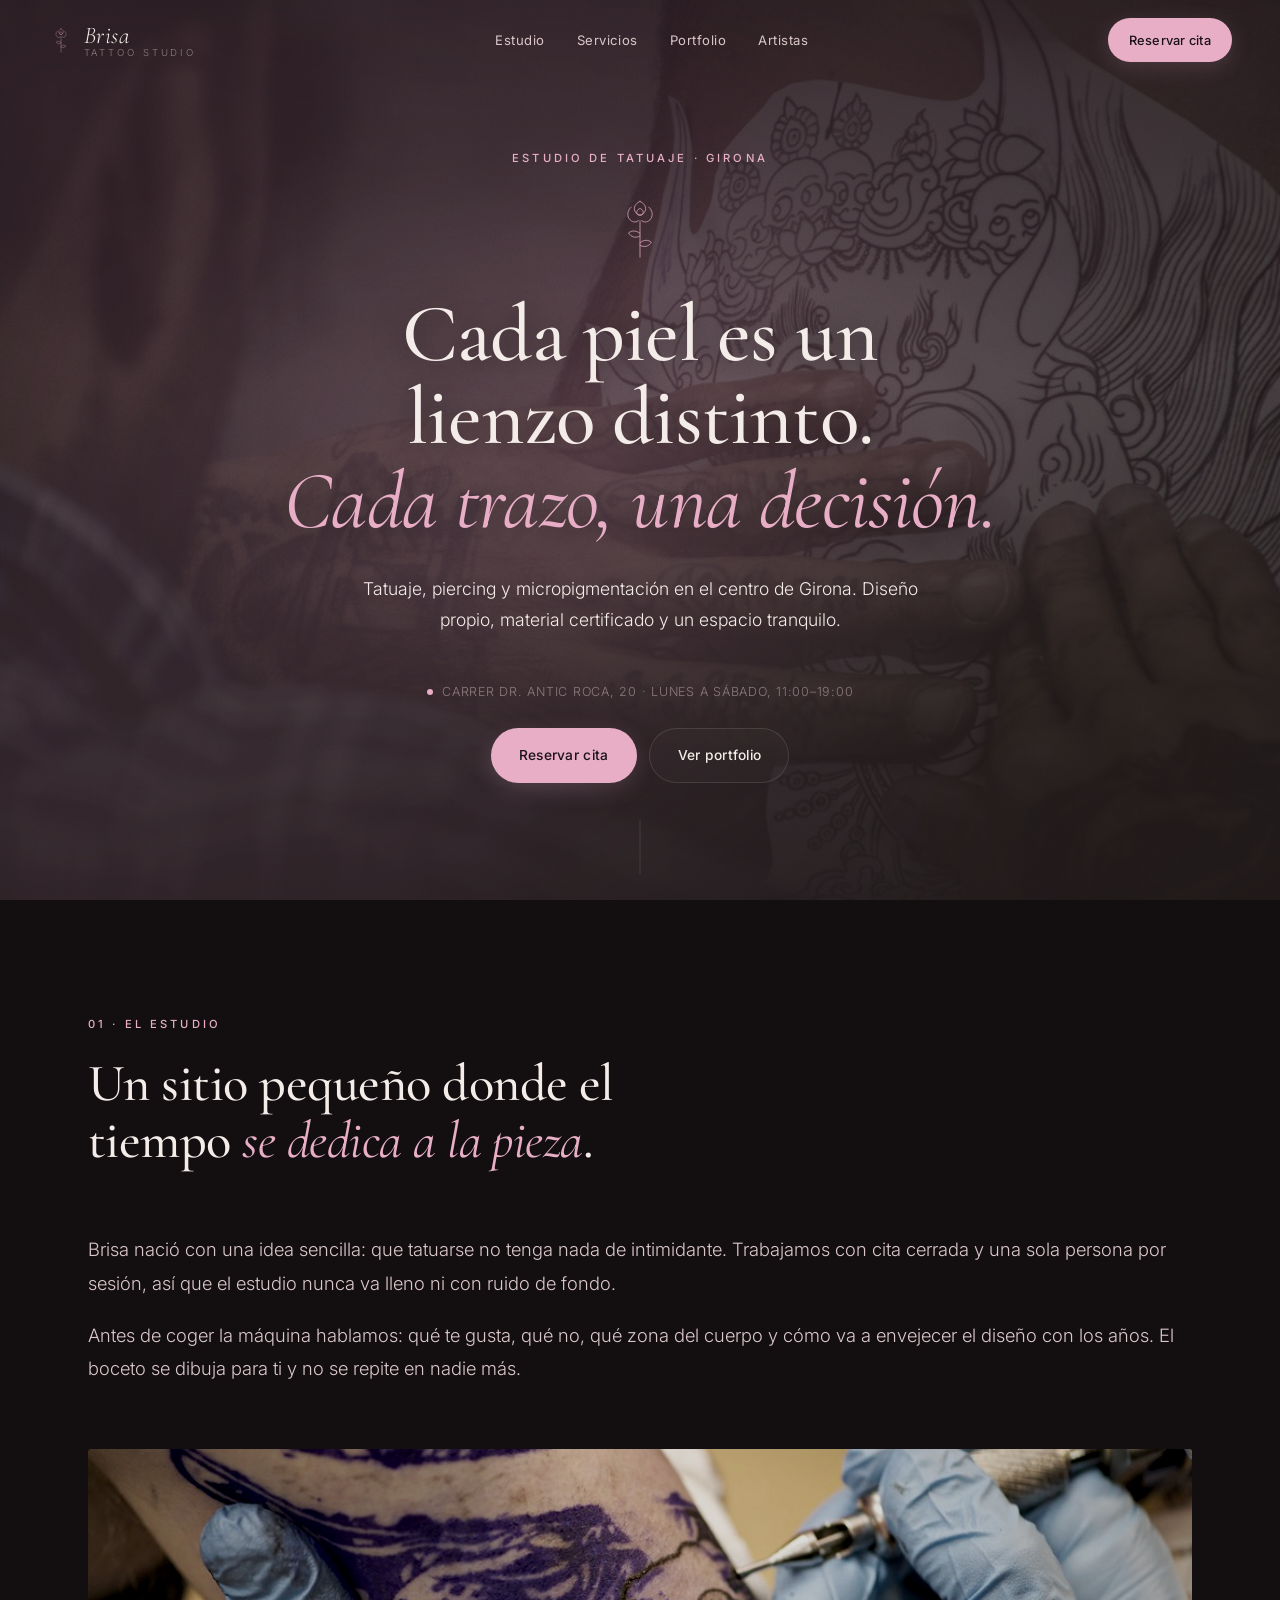
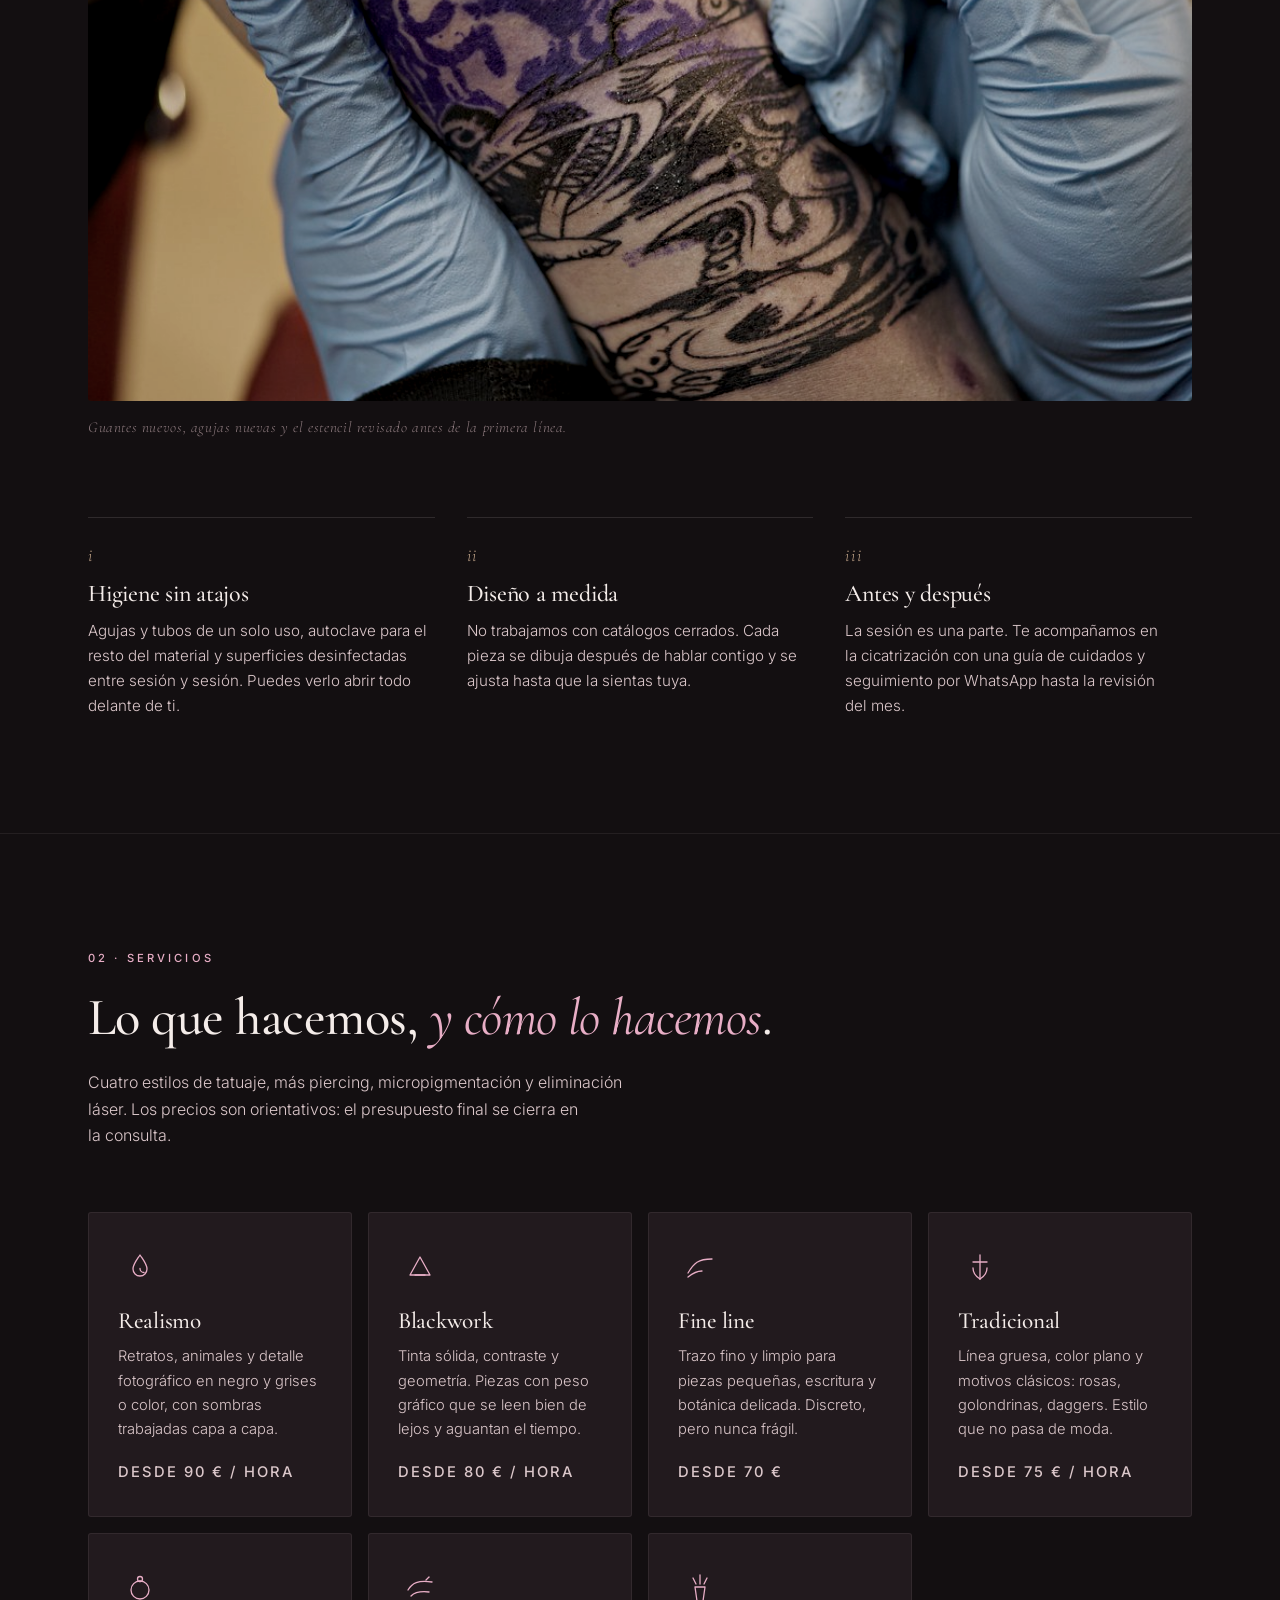
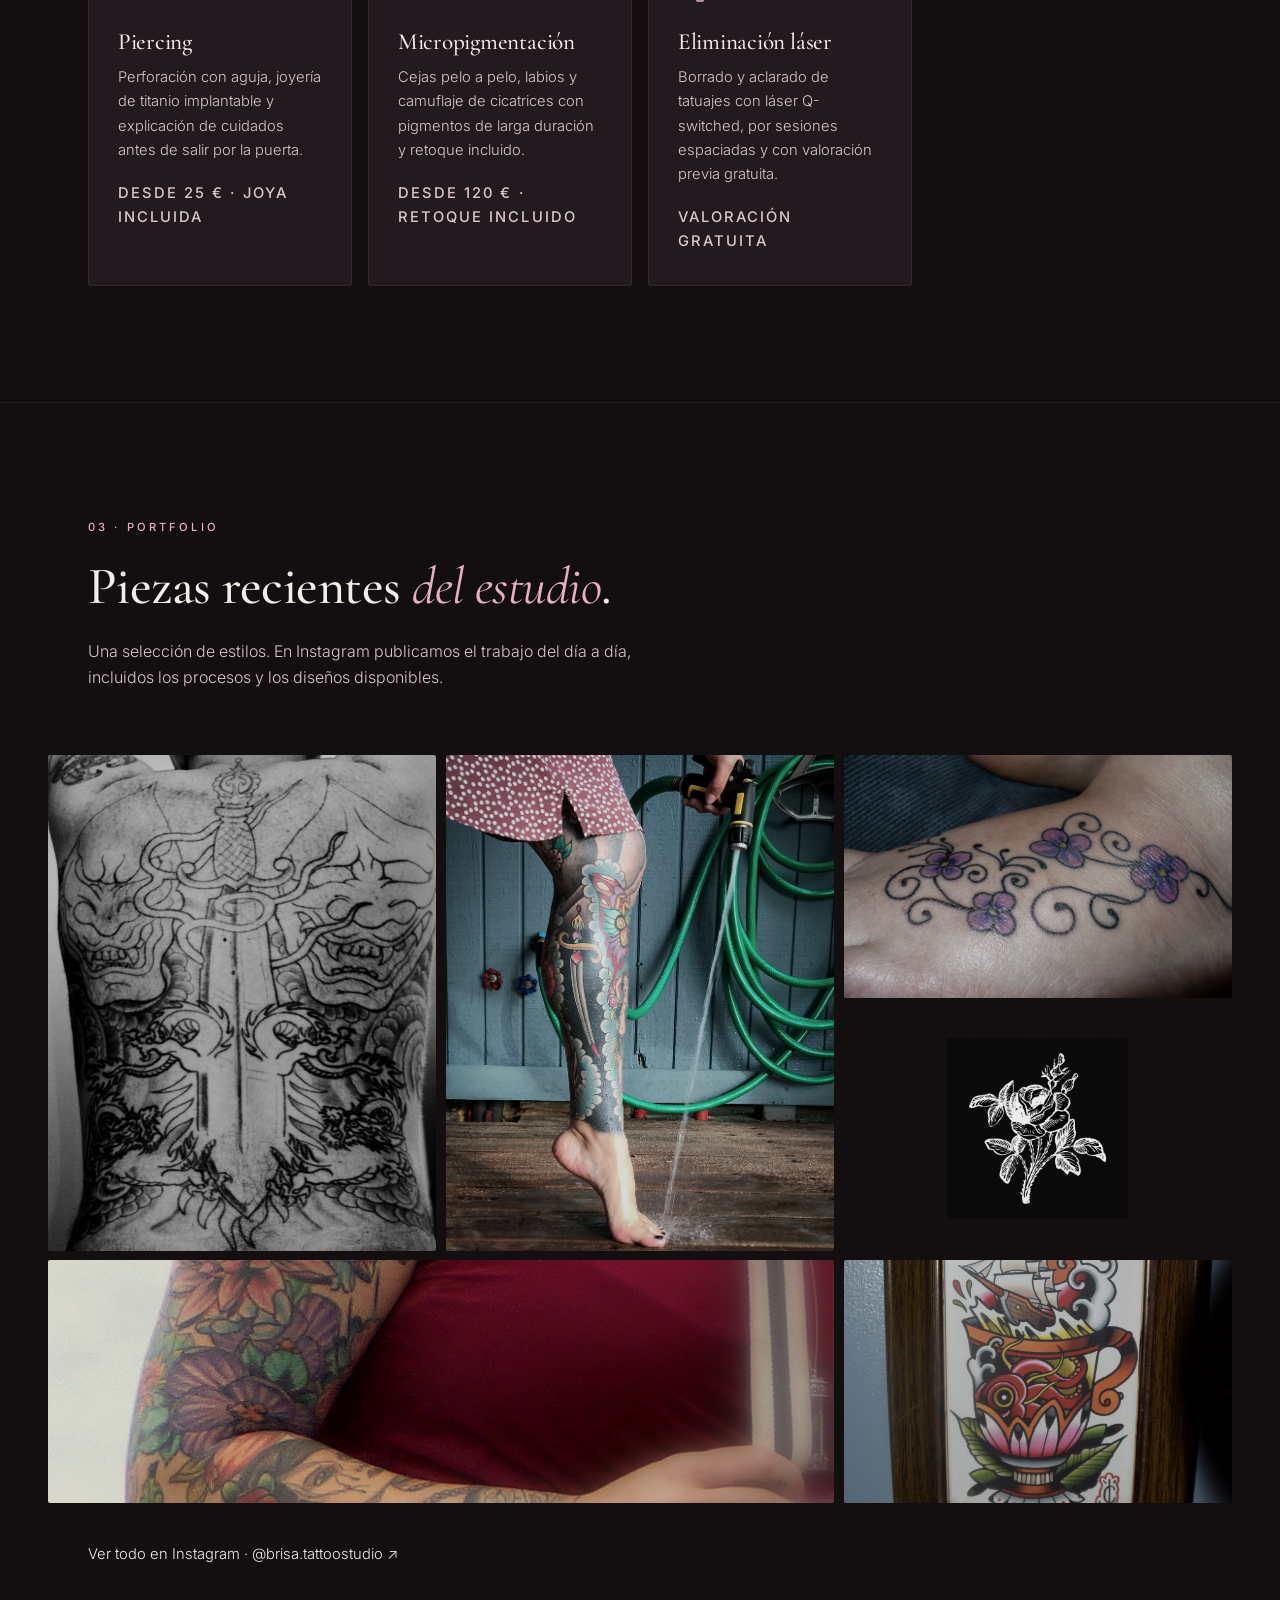
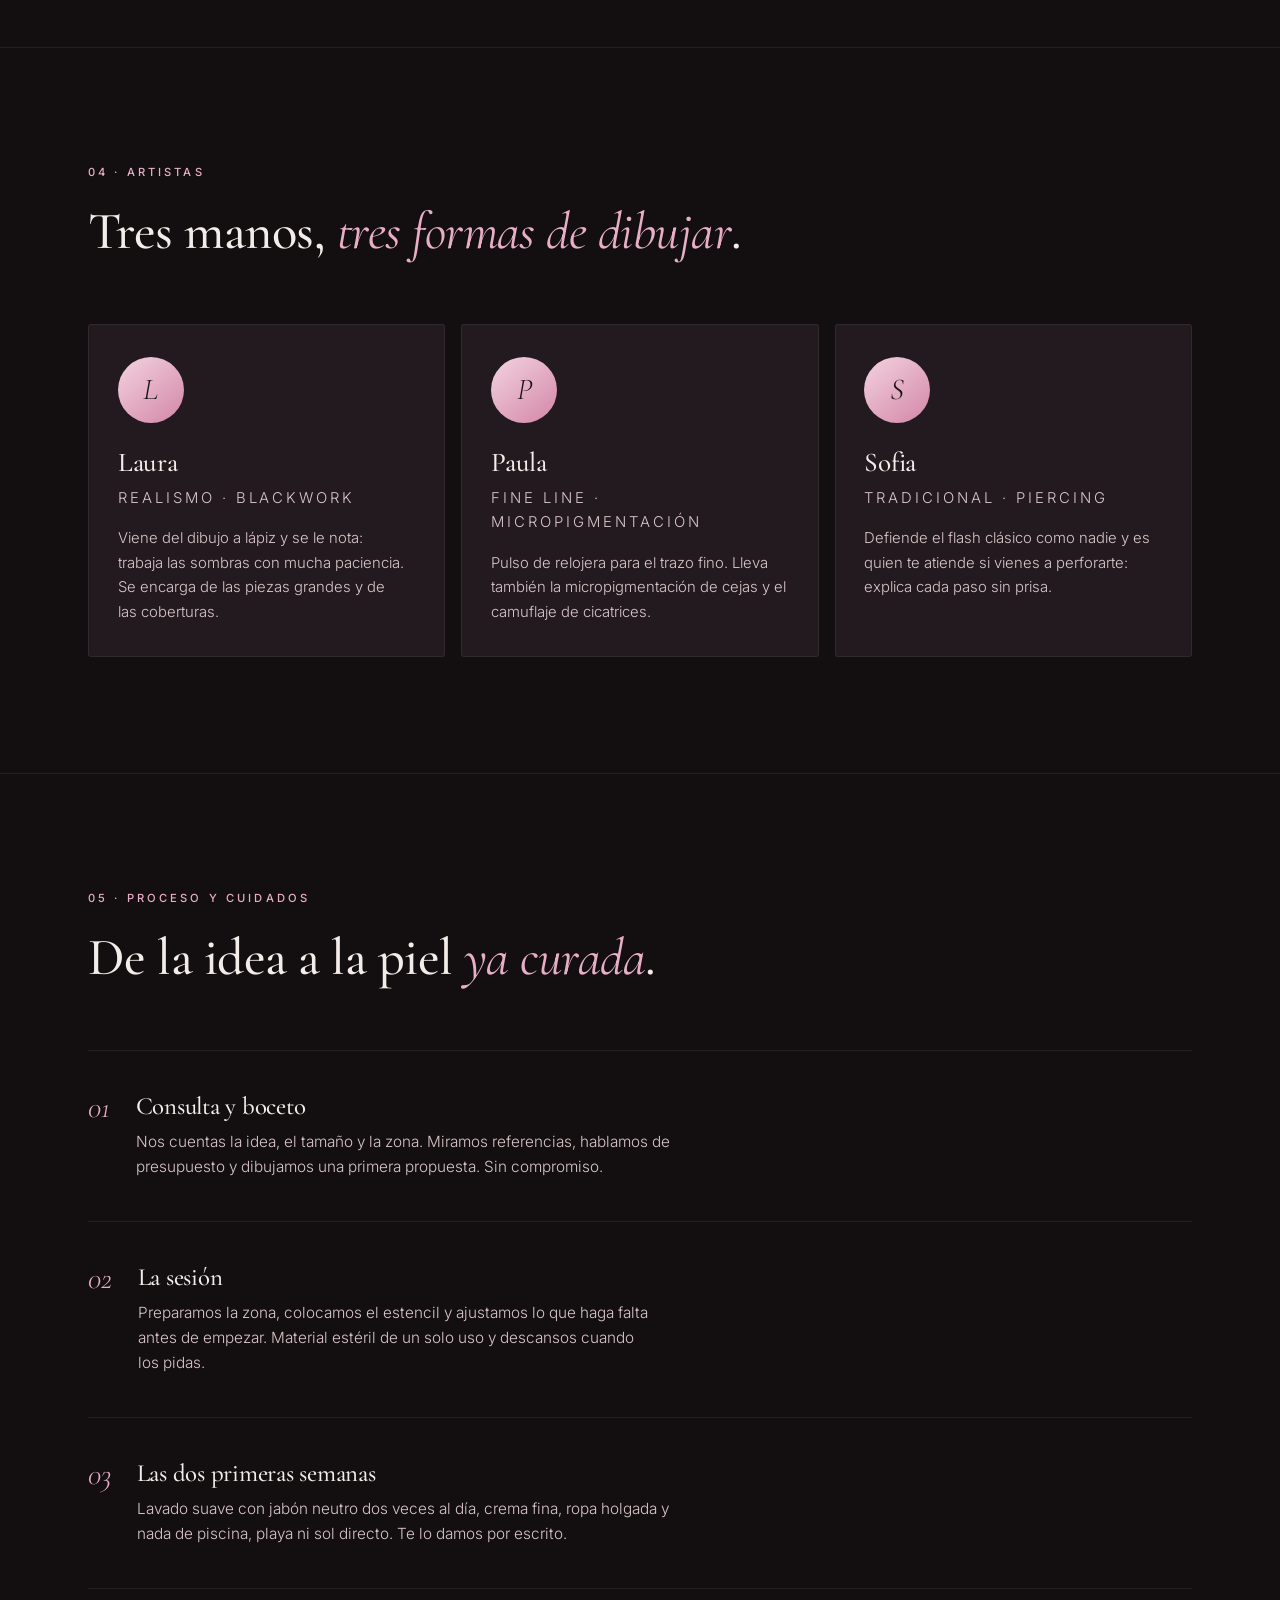
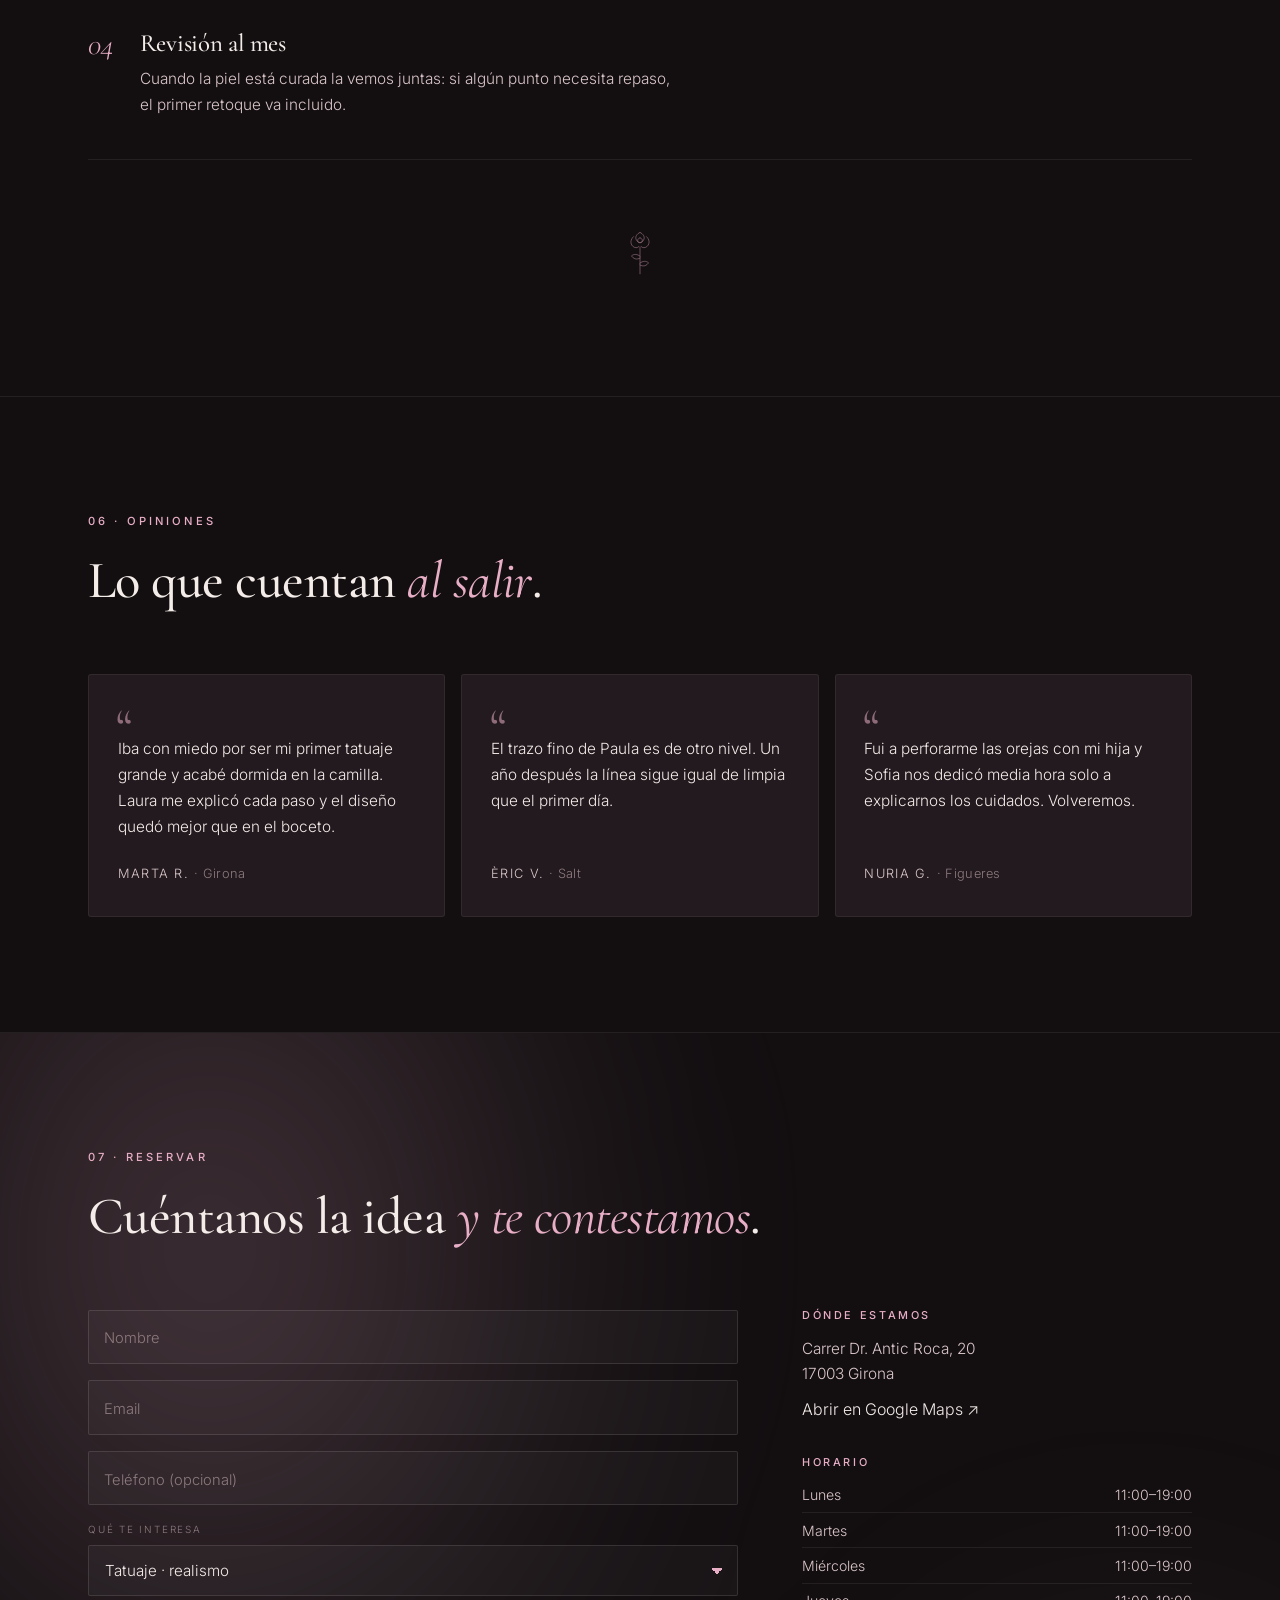
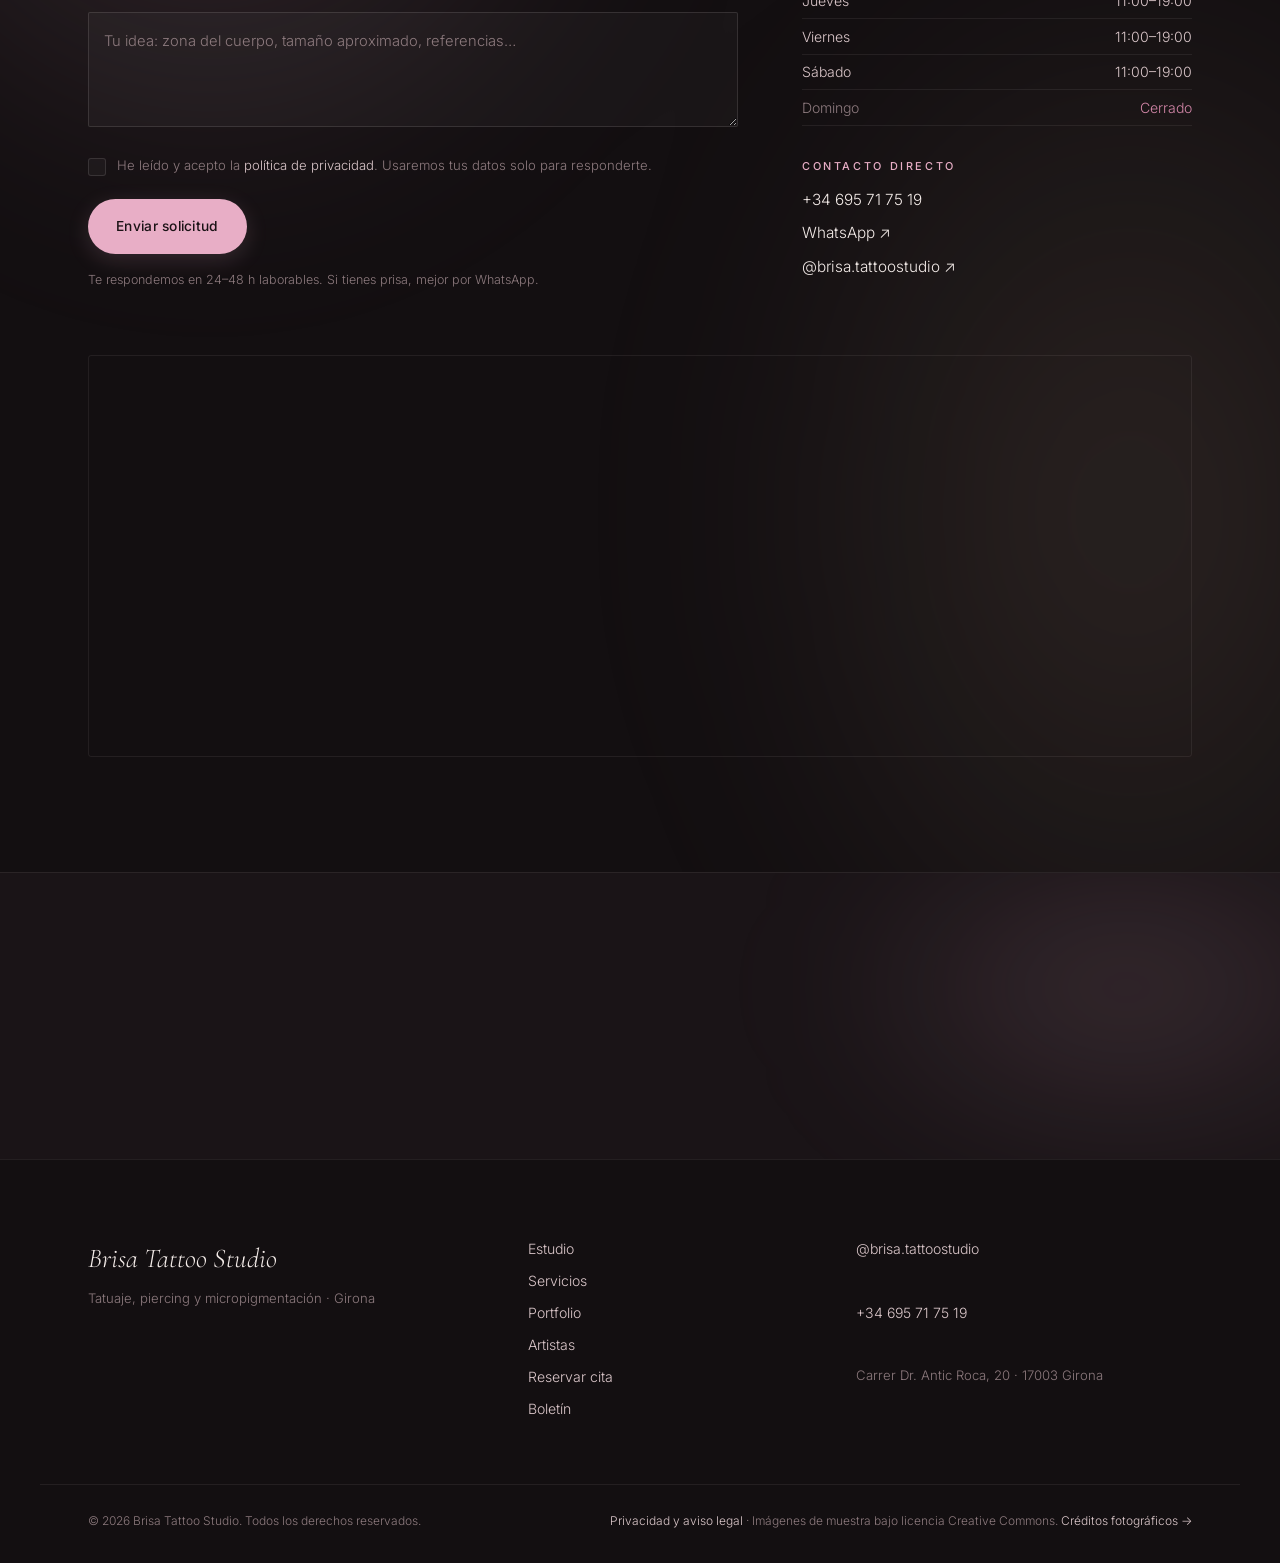
==== commit d786f947: "Franja de invitación al boletín antes del pie El acceso al boletín solo estaba en el pie y pasaba de" ====
--- a/index.html
+++ b/index.html
@@ -625,6 +625,21 @@
         </div>
       </div>
     </section>
+
+    <!-- ============ FRANJA DEL BOLETÍN ============ -->
+    <section class="news-band">
+      <div class="container news-band-inner">
+        <div class="news-band-text" data-reveal>
+          <p class="kicker">Boletín del estudio</p>
+          <h2 class="news-band-title">Recibe los huecos libres <em>antes que nadie</em>.</h2>
+          <p class="news-band-sub">
+            Un correo al mes con las citas que se liberan, el flash nuevo y las fechas de
+            las artistas invitadas.
+          </p>
+        </div>
+        <a class="btn btn-primary news-band-btn" href="newsletter.html" data-reveal>Apuntarme al boletín</a>
+      </div>
+    </section>
   </main>
 
   <!-- ============ FOOTER ============ -->
--- a/styles.css
+++ b/styles.css
@@ -936,6 +936,33 @@
 .legal-pending strong { color: var(--accent); font-weight: 500; }
 
 /* =============================================================
+   18.5 Franja del boletín (al final de la portada)
+   ============================================================= */
+.news-band {
+  position: relative;
+  background: var(--bg-2);
+  border-top: 1px solid var(--line-soft);
+  padding-block: clamp(3rem, 6vw, 4.6rem);
+  isolation: isolate;
+  overflow: hidden;
+}
+.news-band::before {
+  content: ""; position: absolute; inset: -60% -20% -40% 40%; z-index: -1;
+  background: radial-gradient(45% 45% at 60% 50%, rgba(232, 174, 198, 0.16), transparent 70%);
+  filter: blur(70px);
+  pointer-events: none;
+}
+.news-band-inner { display: grid; gap: 1.8rem; align-items: center; }
+.news-band .kicker { margin-bottom: 0.9rem; }
+.news-band-title { font-size: clamp(1.55rem, 3.2vw, 2.35rem); line-height: 1.1; }
+.news-band-title em { color: var(--accent); font-weight: 400; }
+.news-band-sub {
+  margin-top: 0.9rem; max-width: 50ch;
+  color: var(--cream-2); font-size: 0.95rem;
+}
+.news-band-btn { justify-self: start; }
+
+/* =============================================================
    19.5 Landing del boletín (newsletter.html)
    ============================================================= */
 .news-hero {
@@ -1066,6 +1093,8 @@
   .nav-burger { display: none; }
   .services { grid-template-columns: repeat(3, 1fr); }
   .contact-grid { grid-template-columns: 1.25fr 0.75fr; gap: 4rem; }
+  .news-band-inner { grid-template-columns: 1fr auto; gap: 3rem; }
+  .news-band-btn { justify-self: end; }
   .about-lead { columns: 2; column-gap: 3rem; max-width: none; }
   .about-lead p { break-inside: avoid; }
 }
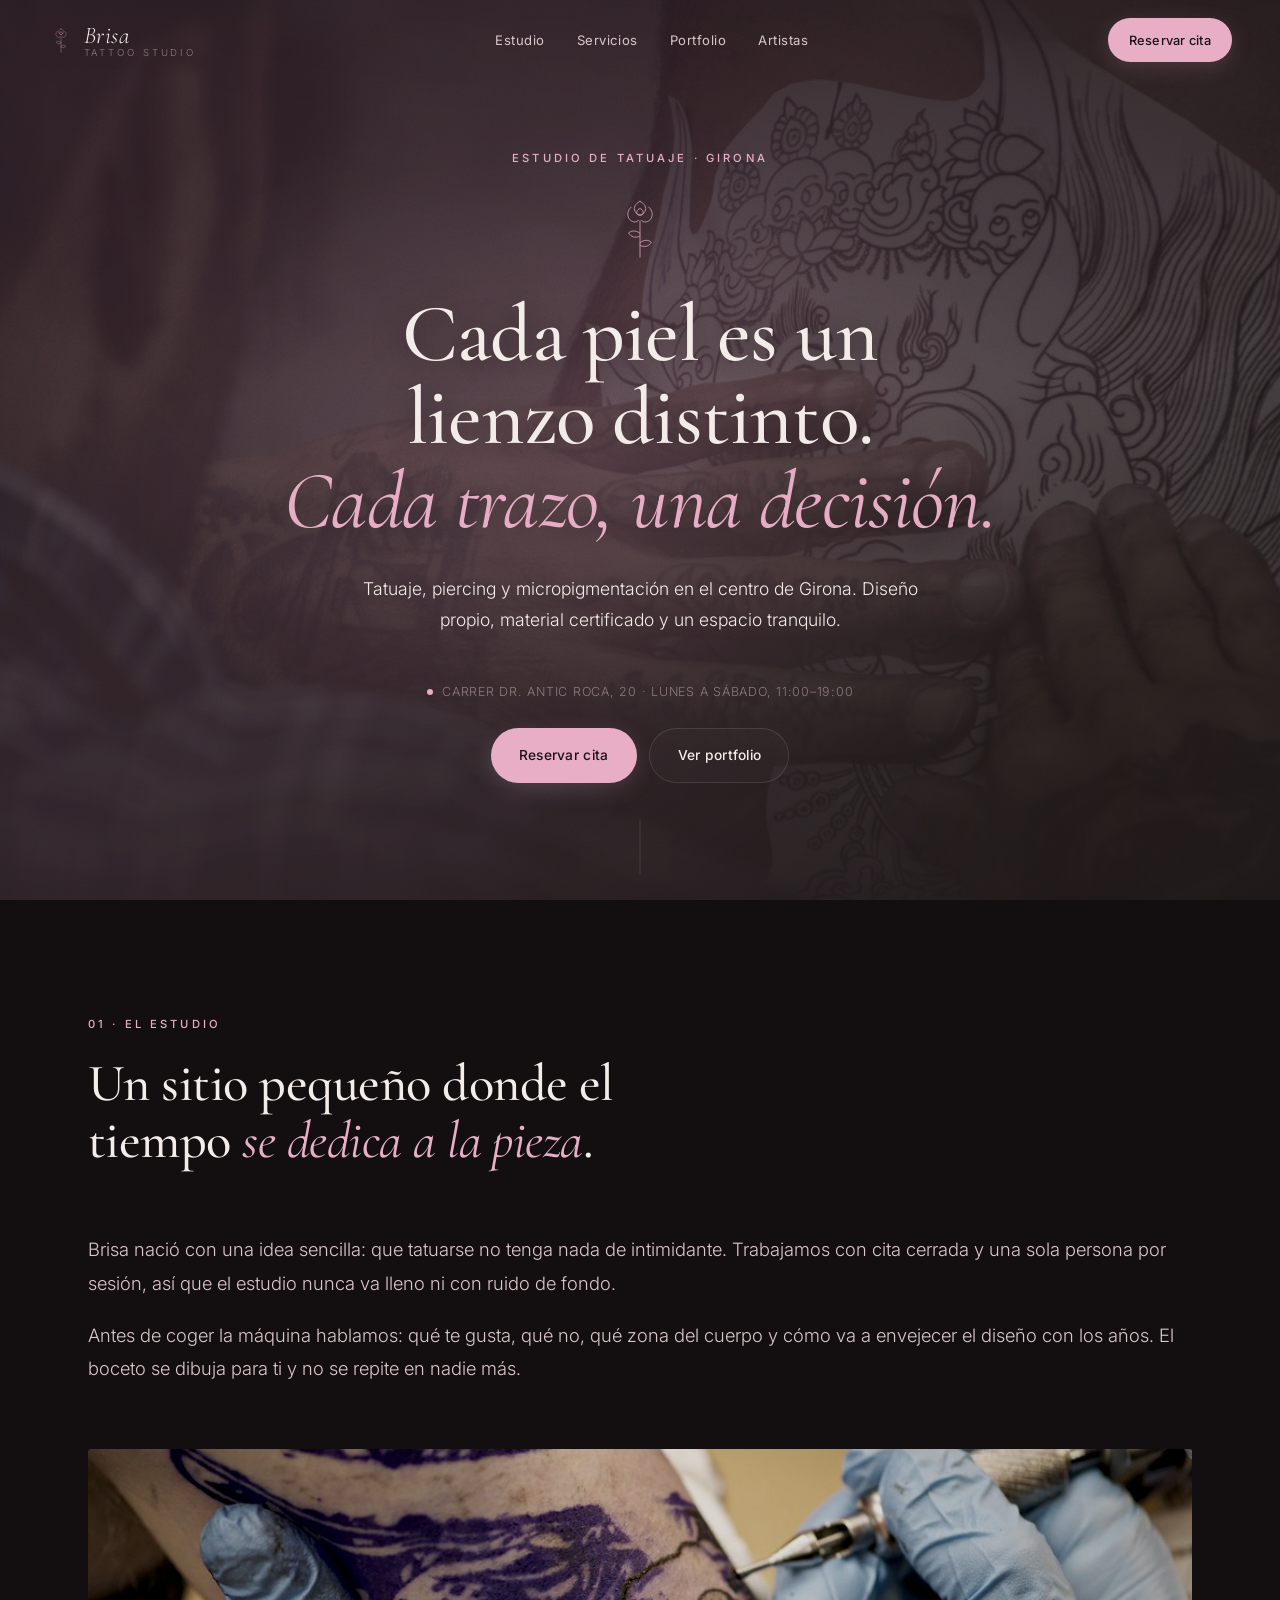
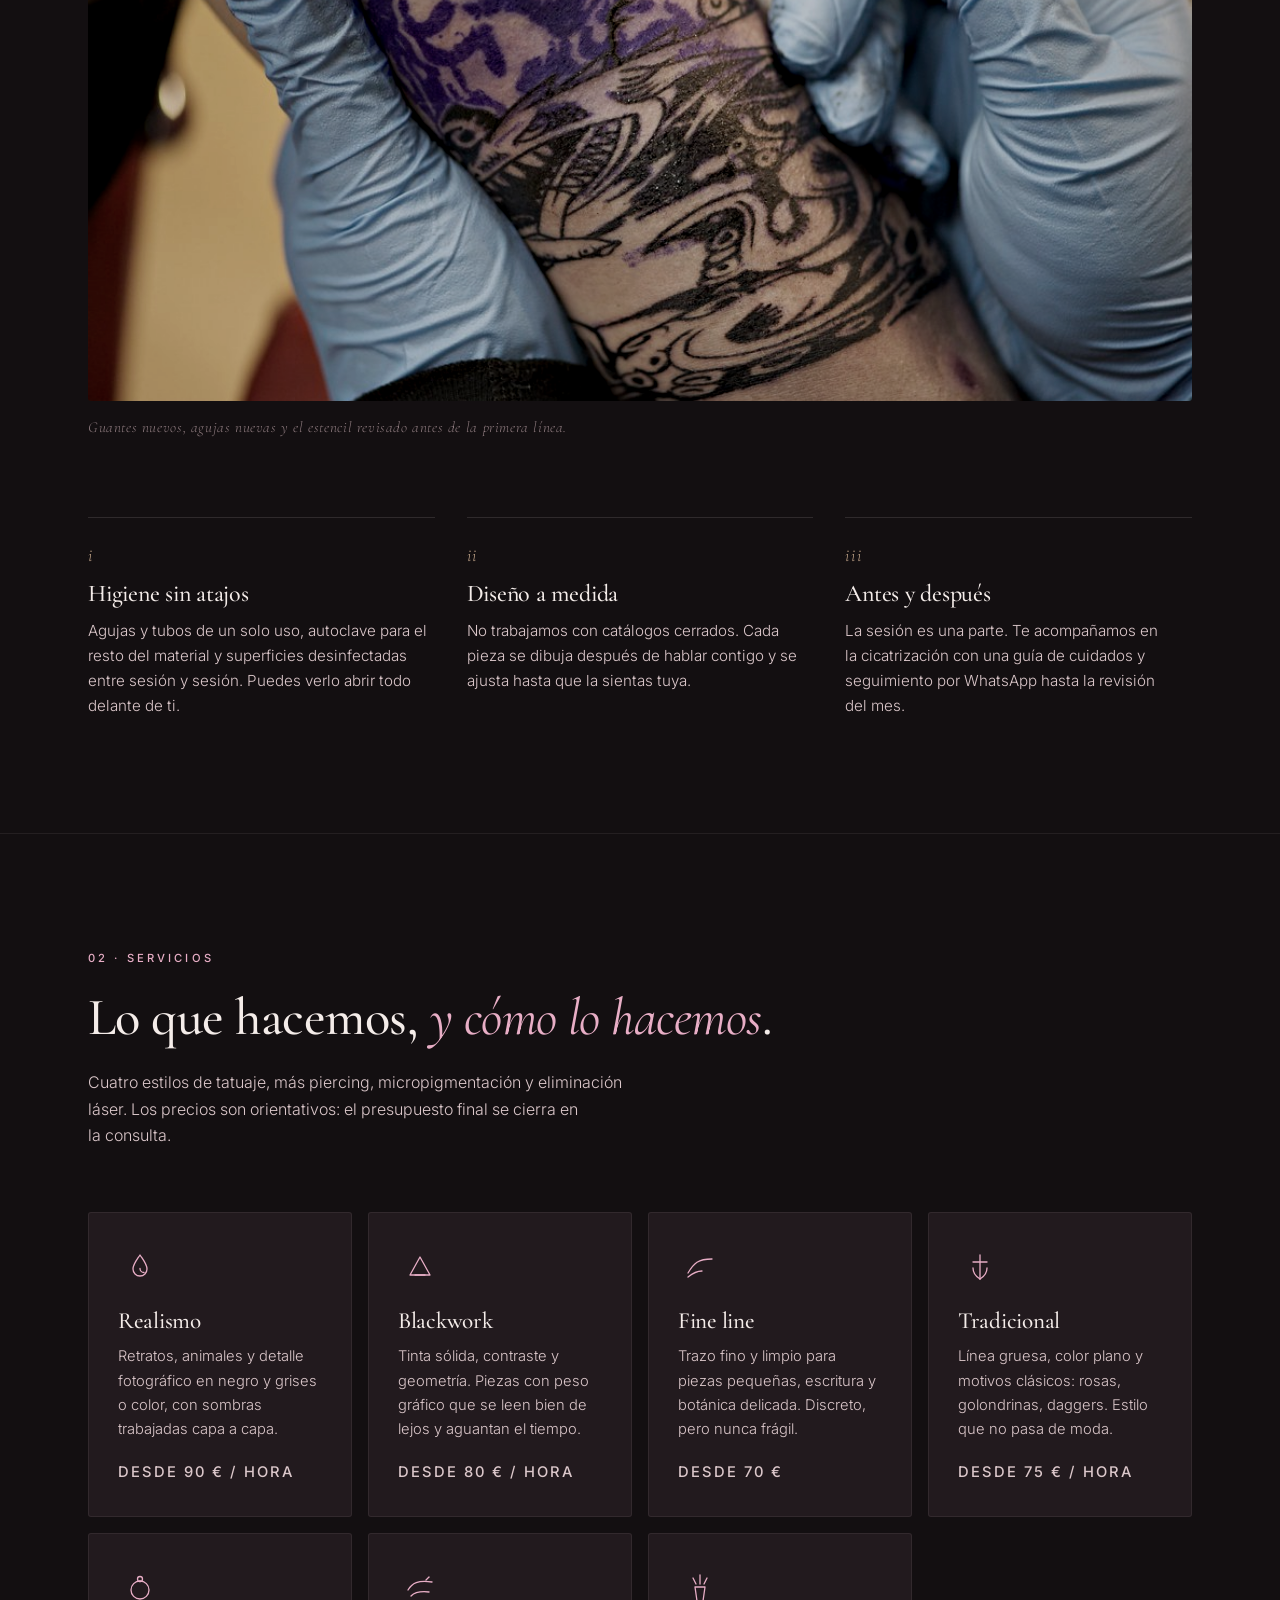
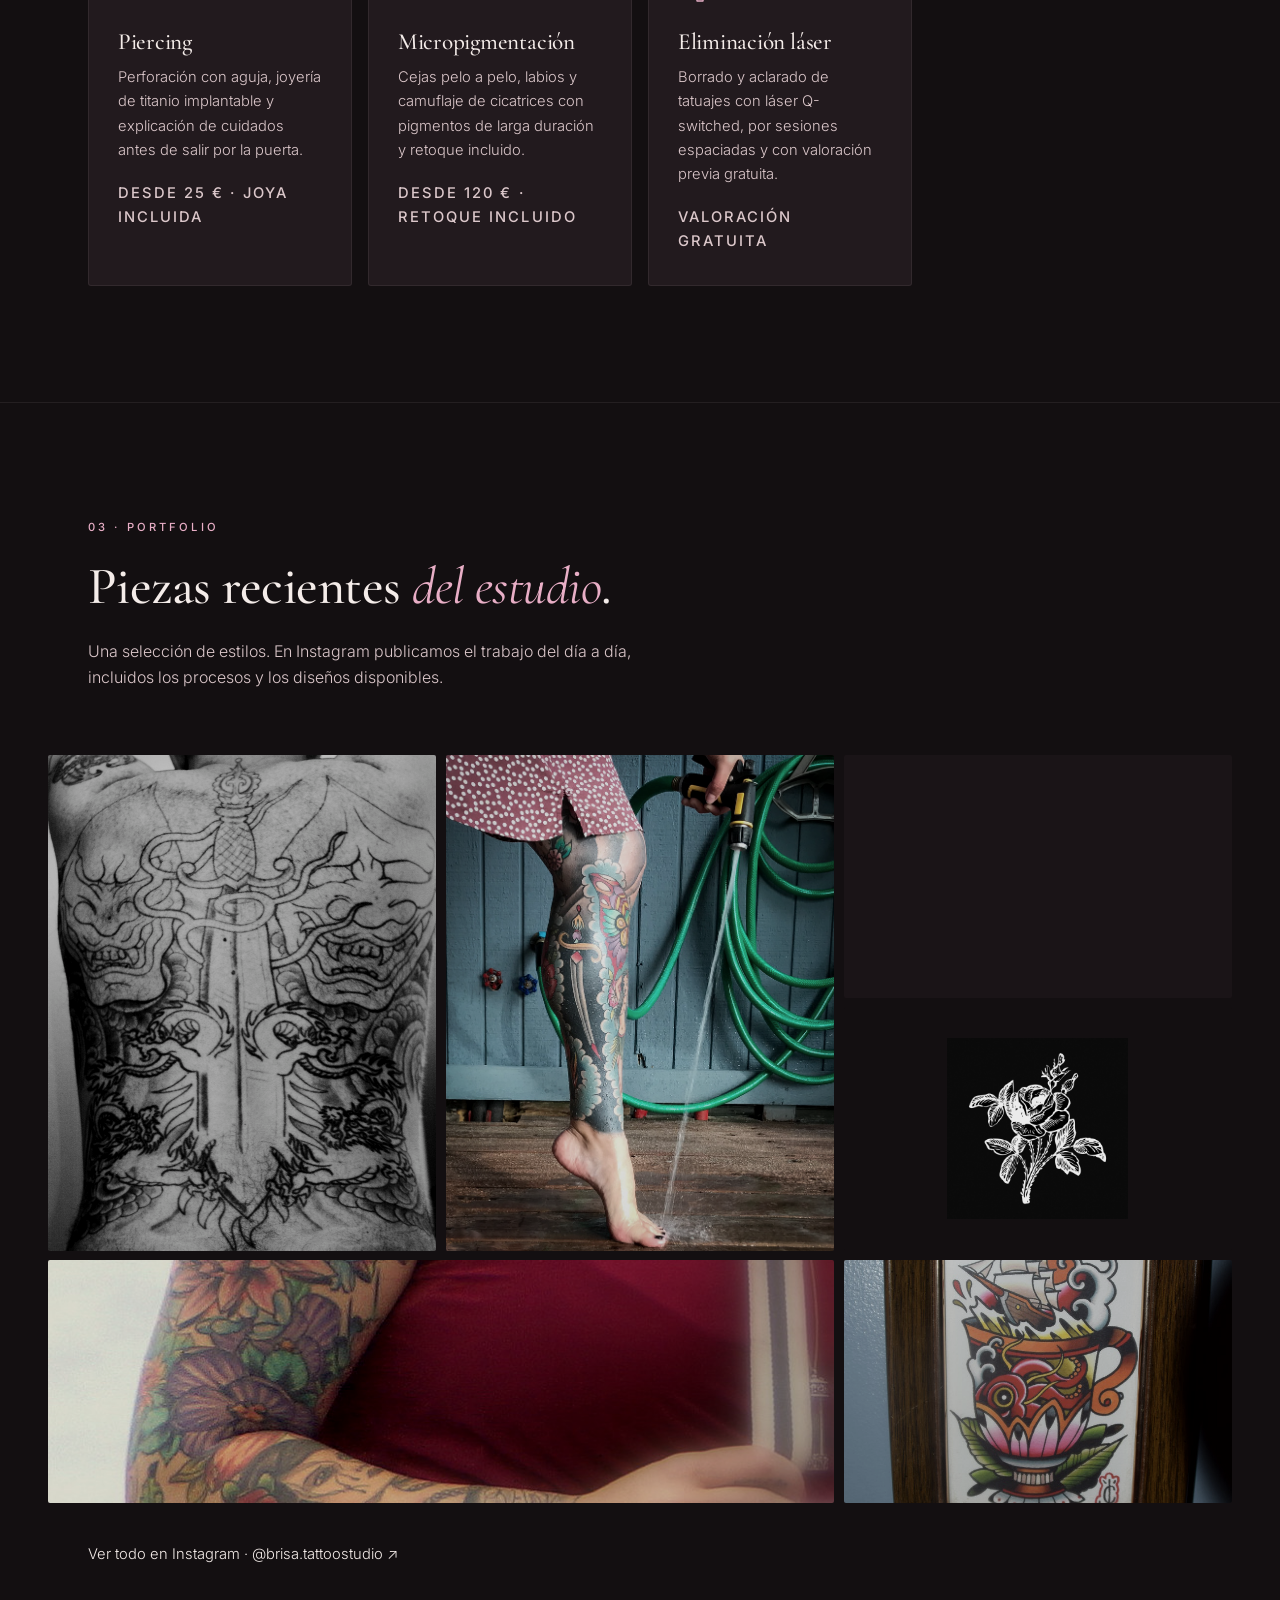
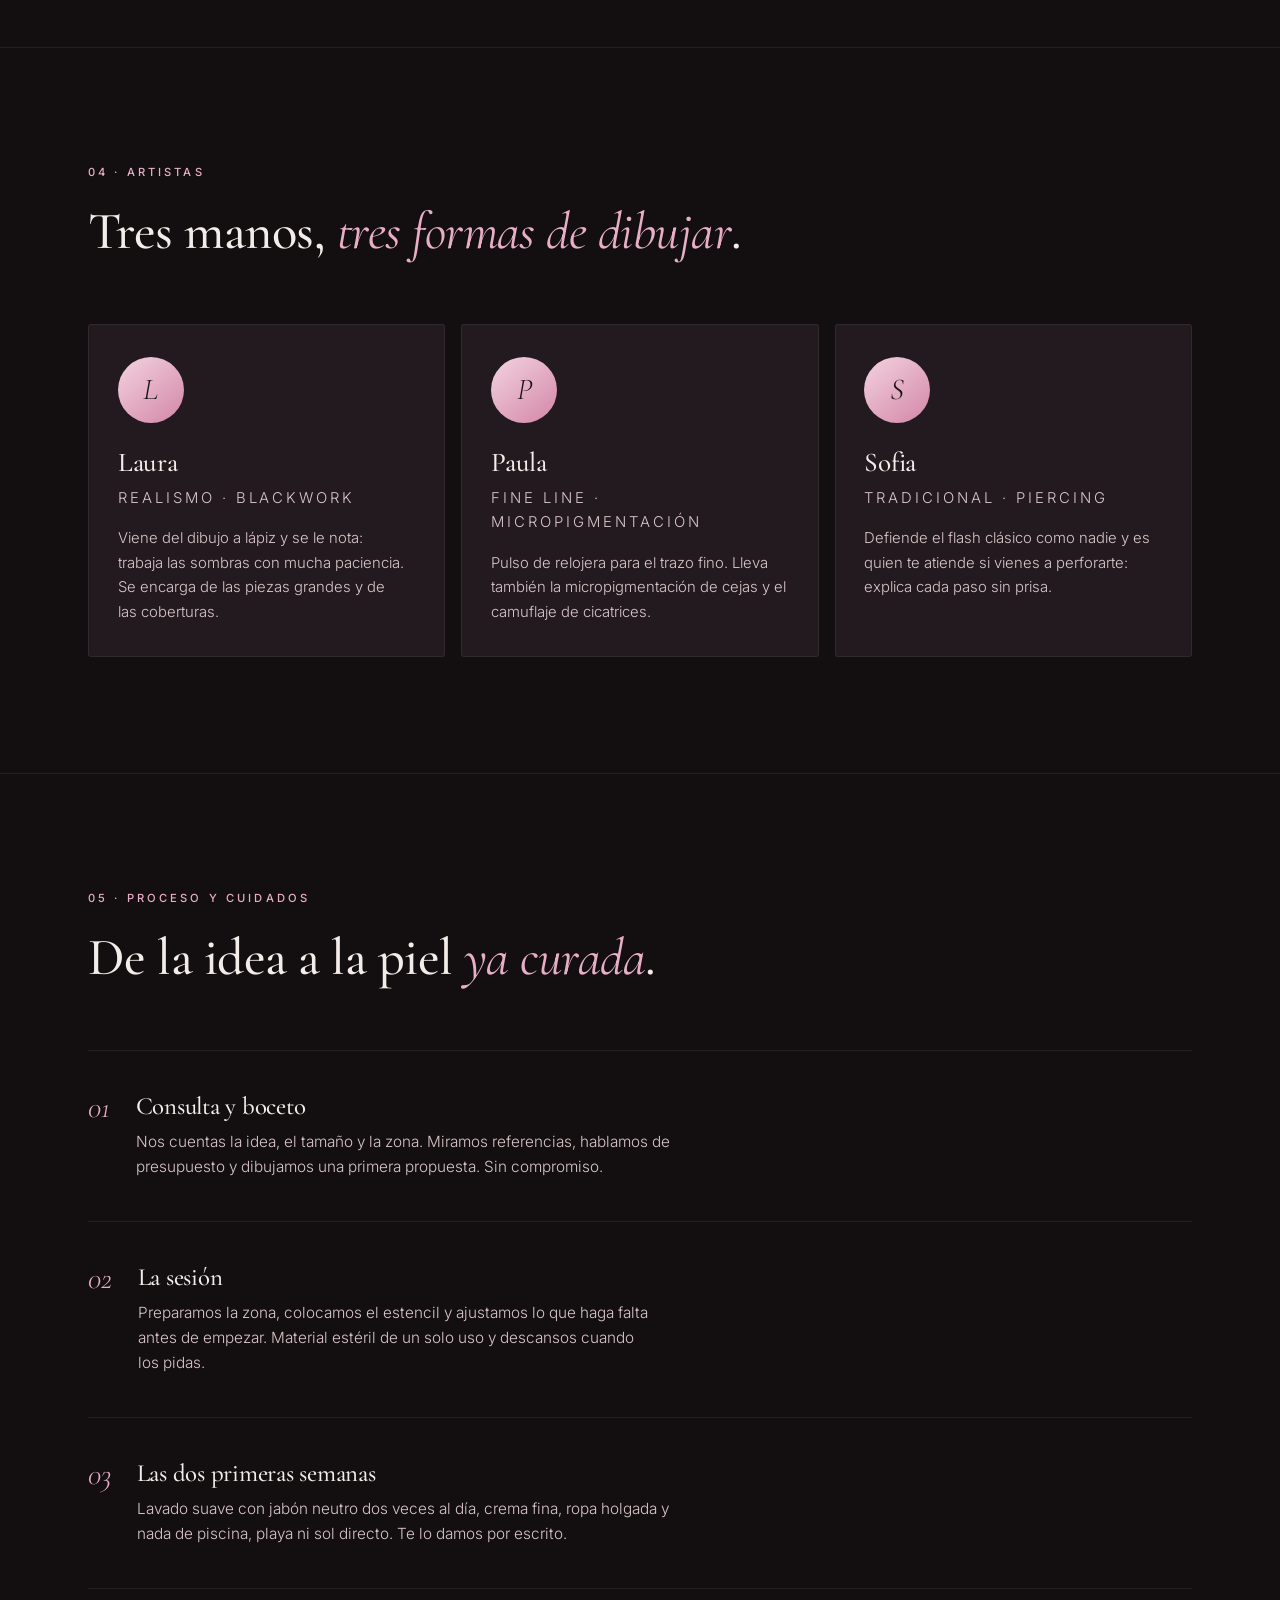
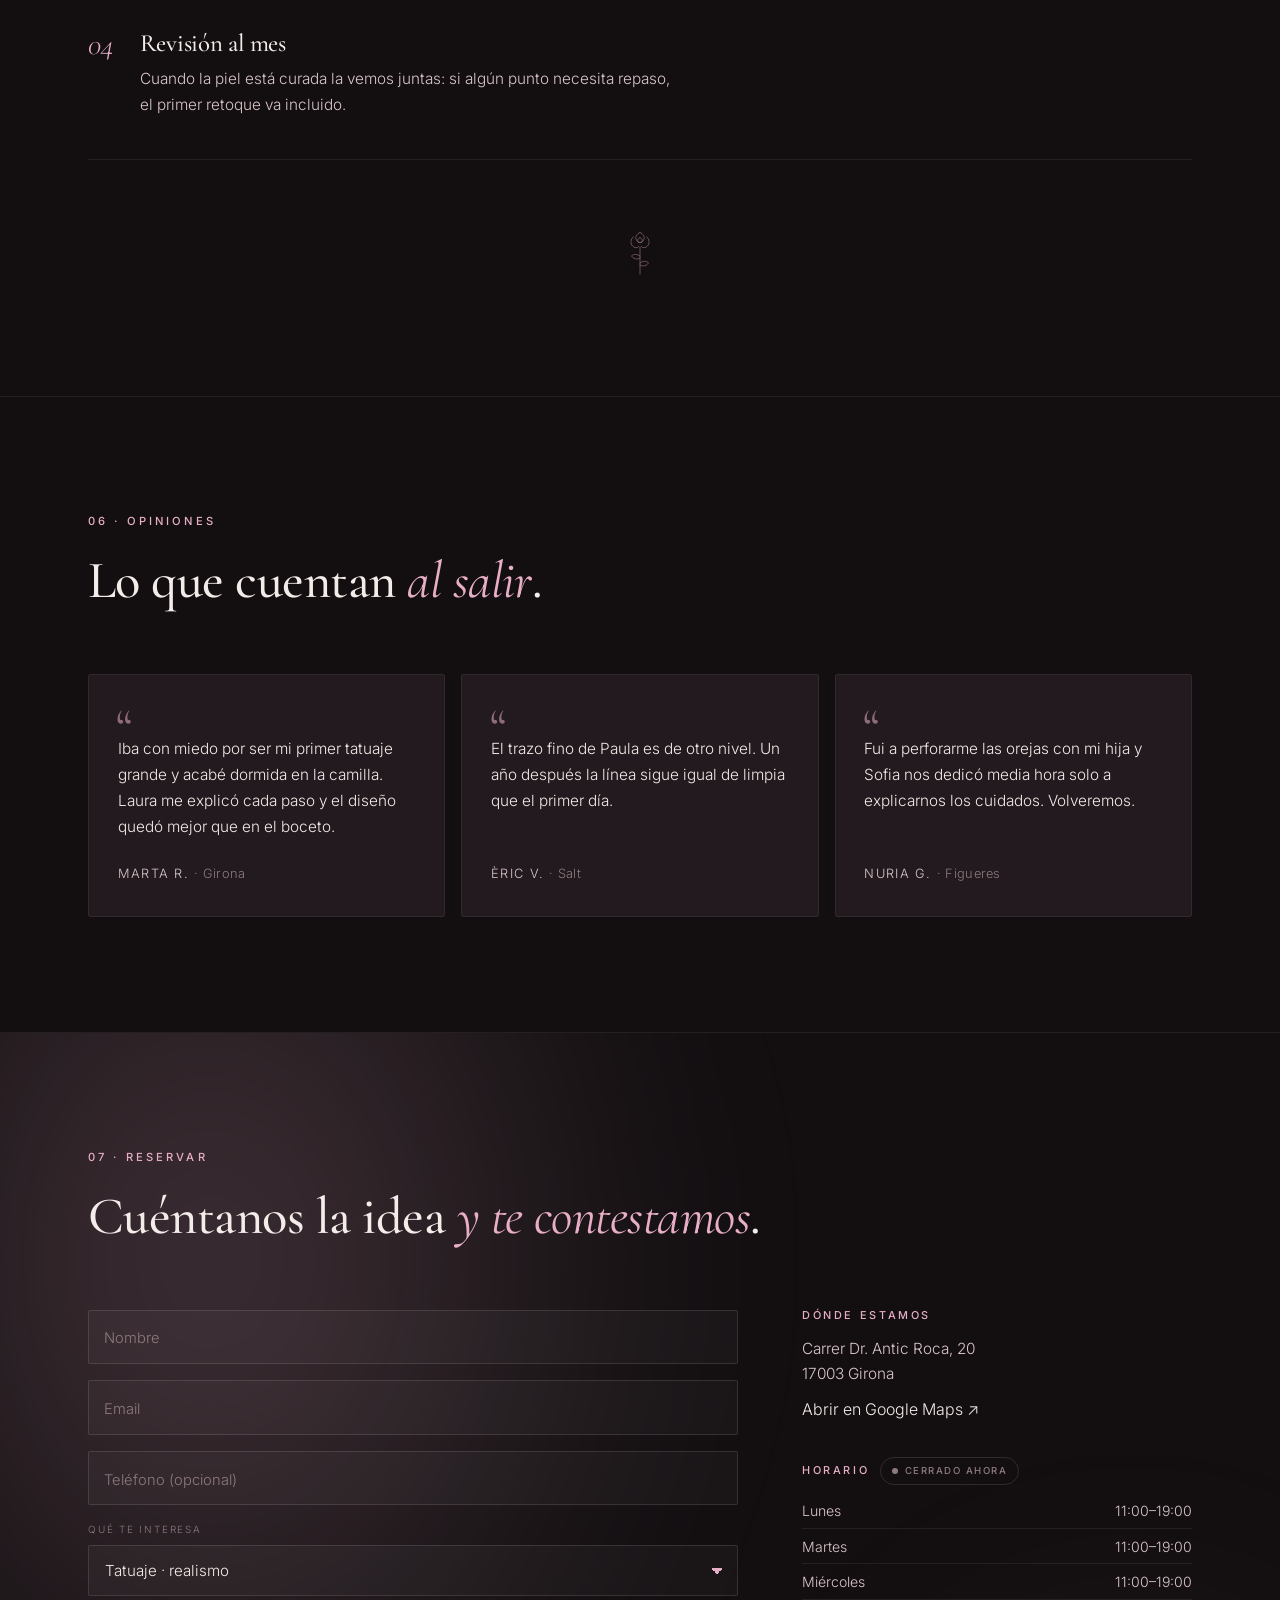
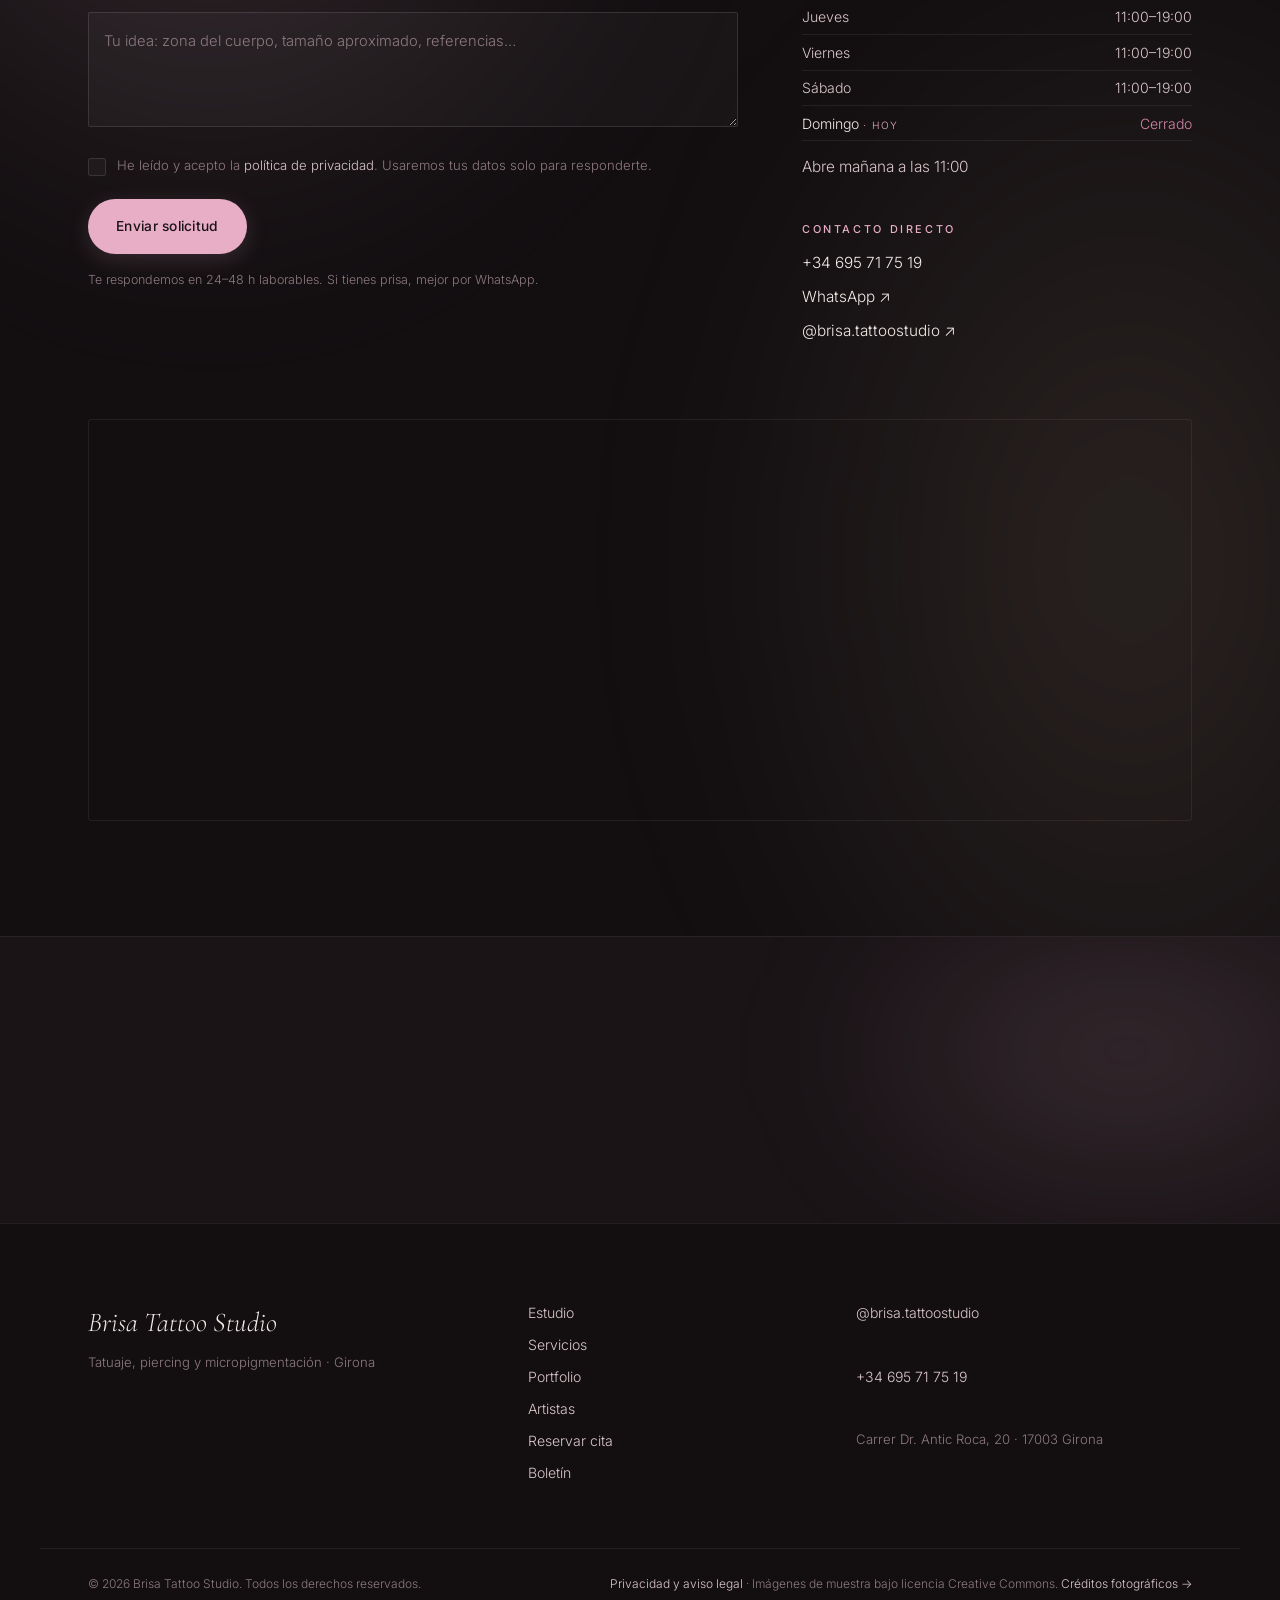
==== commit b19f7a57: "El horario indica si el estudio está abierto ahora mismo Junto al título aparece "Abierto ahora" o "" ====
--- a/index.html
+++ b/index.html
@@ -593,16 +593,20 @@
             </div>
 
             <div class="info-block">
-              <h3>Horario</h3>
-              <ul class="hours">
-                <li><span>Lunes</span><span>11:00–19:00</span></li>
-                <li><span>Martes</span><span>11:00–19:00</span></li>
-                <li><span>Miércoles</span><span>11:00–19:00</span></li>
-                <li><span>Jueves</span><span>11:00–19:00</span></li>
-                <li><span>Viernes</span><span>11:00–19:00</span></li>
-                <li><span>Sábado</span><span>11:00–19:00</span></li>
-                <li class="is-closed"><span>Domingo</span><span>Cerrado</span></li>
+              <div class="hours-head">
+                <h3>Horario</h3>
+                <span class="open-badge" data-open-badge hidden></span>
+              </div>
+              <ul class="hours" data-hours>
+                <li data-day="1"><span>Lunes</span><span>11:00–19:00</span></li>
+                <li data-day="2"><span>Martes</span><span>11:00–19:00</span></li>
+                <li data-day="3"><span>Miércoles</span><span>11:00–19:00</span></li>
+                <li data-day="4"><span>Jueves</span><span>11:00–19:00</span></li>
+                <li data-day="5"><span>Viernes</span><span>11:00–19:00</span></li>
+                <li data-day="6"><span>Sábado</span><span>11:00–19:00</span></li>
+                <li class="is-closed" data-day="0"><span>Domingo</span><span>Cerrado</span></li>
               </ul>
+              <p class="hours-note" data-hours-note hidden></p>
             </div>
 
             <div class="info-block">
--- a/styles.css
+++ b/styles.css
@@ -816,6 +816,34 @@
 }
 .info-block p { color: var(--cream-2); font-size: 0.96rem; margin-bottom: 0.6rem; }
 .info-lines { display: grid; gap: 0.4rem; justify-items: start; }
+.hours-head {
+  display: flex; align-items: center; flex-wrap: wrap; gap: 0.7rem;
+  margin-bottom: 0.9rem;
+}
+.hours-head h3 { margin-bottom: 0; }
+
+.open-badge {
+  display: inline-flex; align-items: center; gap: 0.42rem;
+  font-family: var(--sans); font-size: 0.6rem; font-weight: 500;
+  letter-spacing: 0.16em; text-transform: uppercase;
+  padding: 0.3rem 0.65rem;
+  border: 1px solid var(--line); border-radius: 999px;
+  color: var(--cream-3);
+}
+.open-badge::before {
+  content: ""; width: 6px; height: 6px; border-radius: 50%;
+  background: currentColor;
+}
+.open-badge.is-open {
+  color: var(--accent);
+  border-color: rgba(232, 174, 198, 0.35);
+  background: rgba(232, 174, 198, 0.07);
+}
+.open-badge.is-open::before {
+  box-shadow: 0 0 0 0 rgba(232, 174, 198, 0.5);
+  animation: dotPulse 2.6s ease-out infinite;
+}
+
 .hours { display: grid; gap: 0.35rem; font-size: 0.88rem; }
 .hours li {
   display: flex; justify-content: space-between; gap: 1.5rem;
@@ -825,6 +853,13 @@
 }
 .hours li.is-closed { color: var(--cream-3); }
 .hours li.is-closed span:last-child { color: var(--accent-2); }
+.hours li.is-today { color: var(--cream); }
+.hours li.is-today span:first-child::after {
+  content: " · hoy";
+  font-size: 0.72em; letter-spacing: 0.12em; text-transform: uppercase;
+  color: var(--accent);
+}
+.hours-note { margin-top: 0.8rem; font-size: 0.78rem; color: var(--cream-3); }
 
 .map {
   margin-top: clamp(2.5rem, 5vw, 4rem);
@@ -1110,6 +1145,7 @@
    ============================================================= */
 @media (prefers-reduced-motion: reduce) {
   .hero-dot { animation: none; }
+  .open-badge.is-open::before { animation: none; }
   .hero-scroll span { animation: none; transform: none; }
   html { scroll-behavior: auto; }
 }
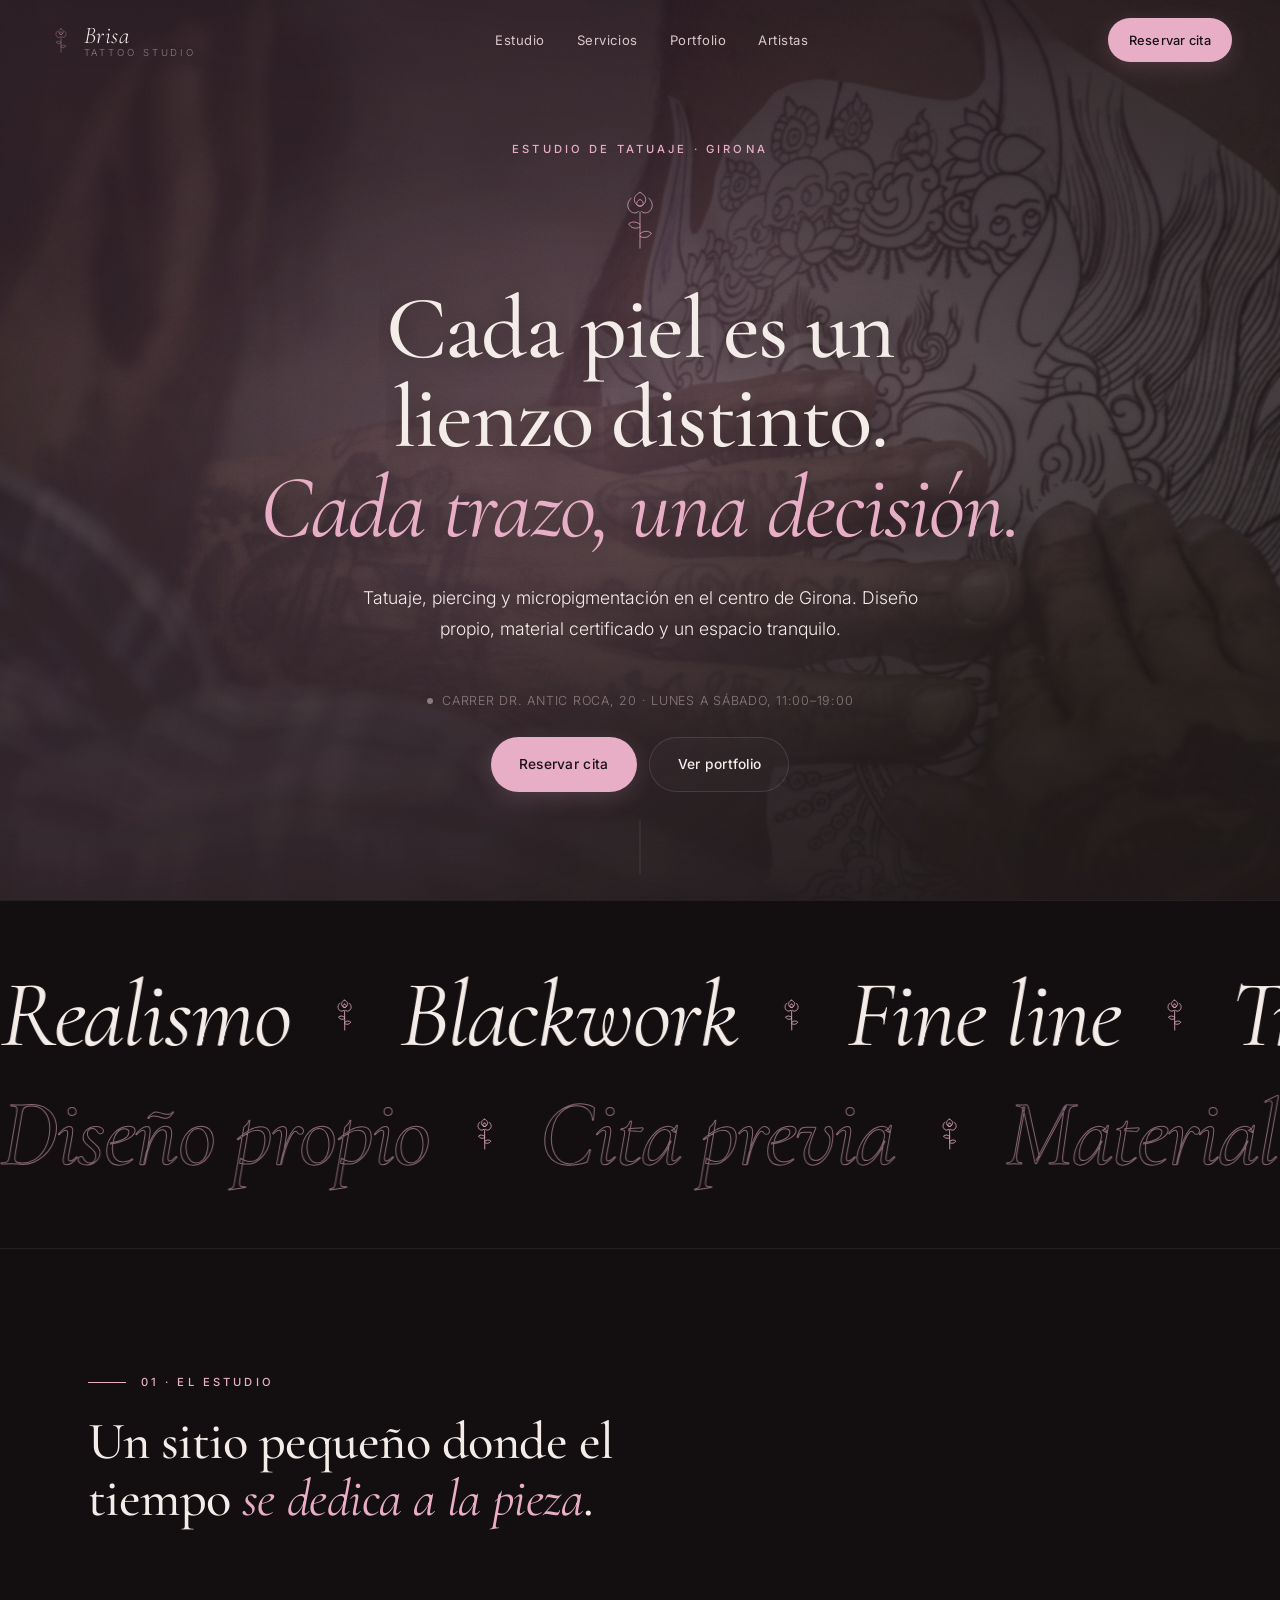
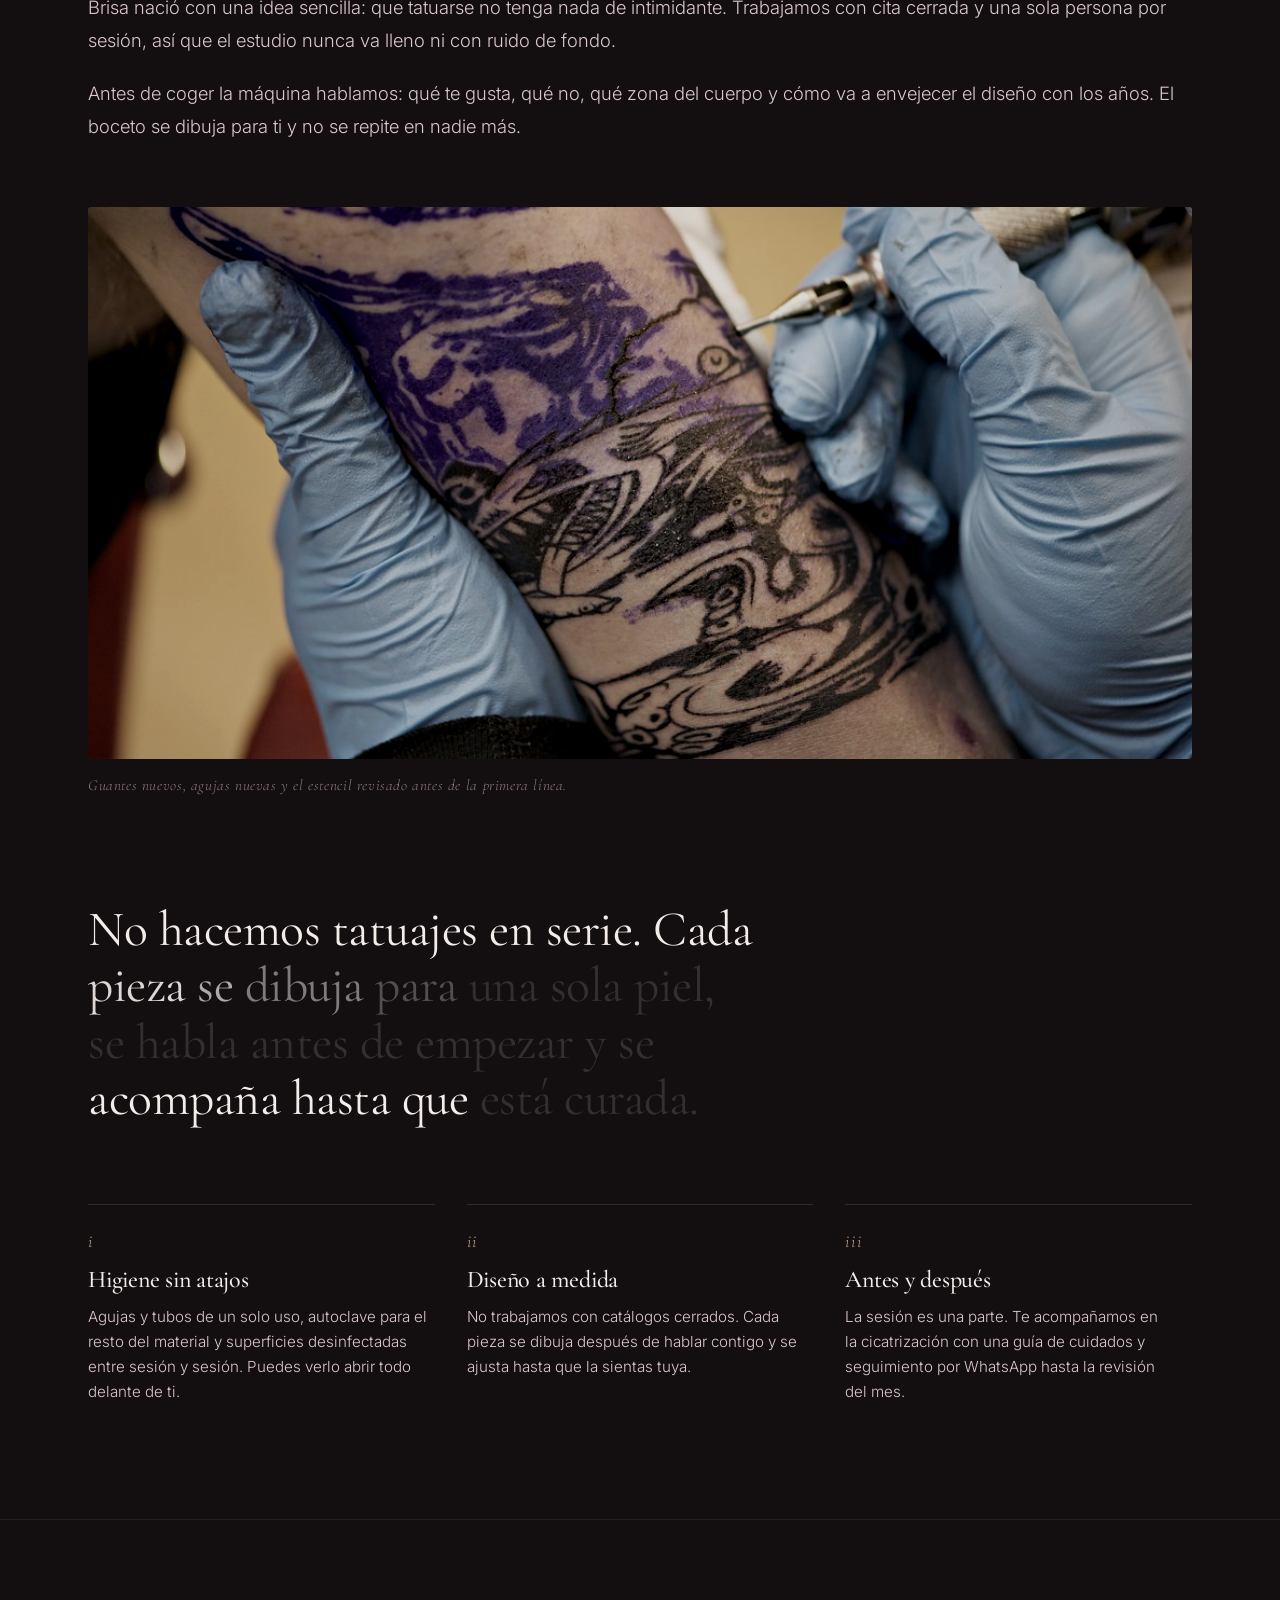
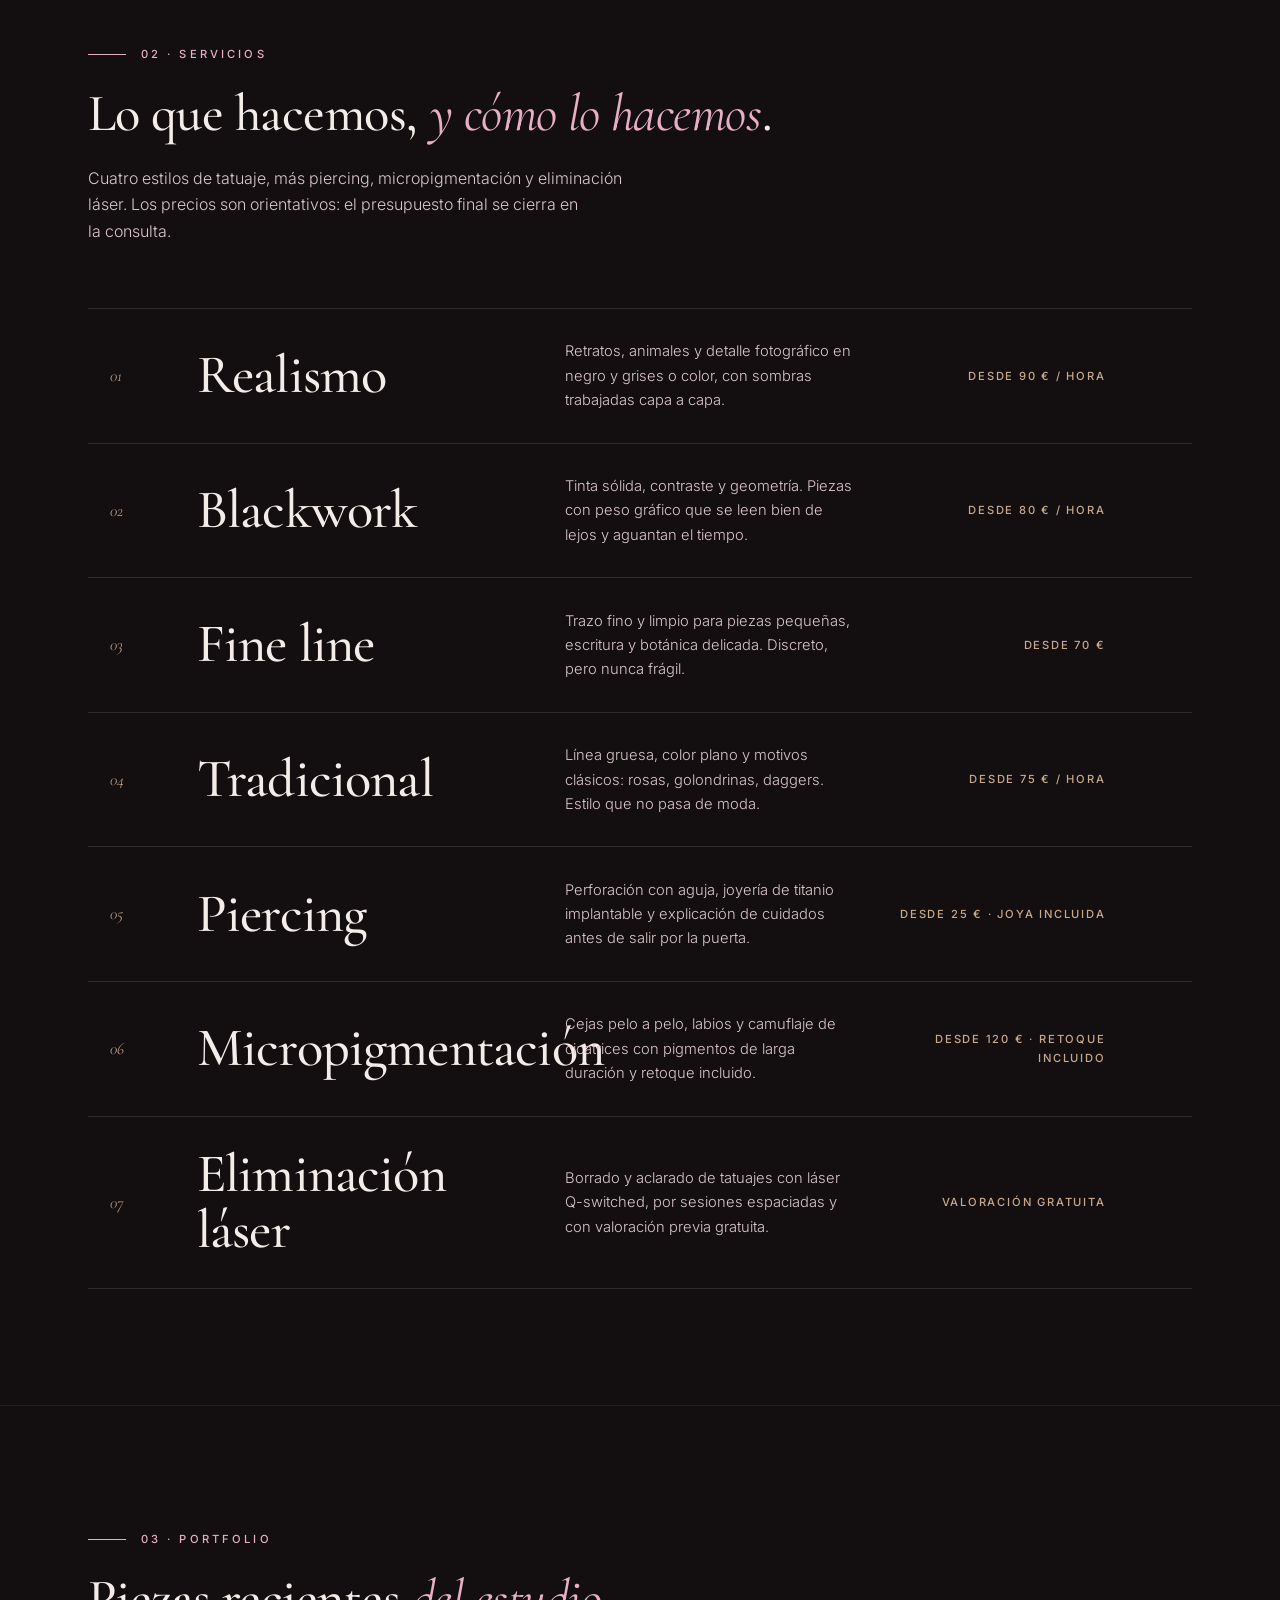
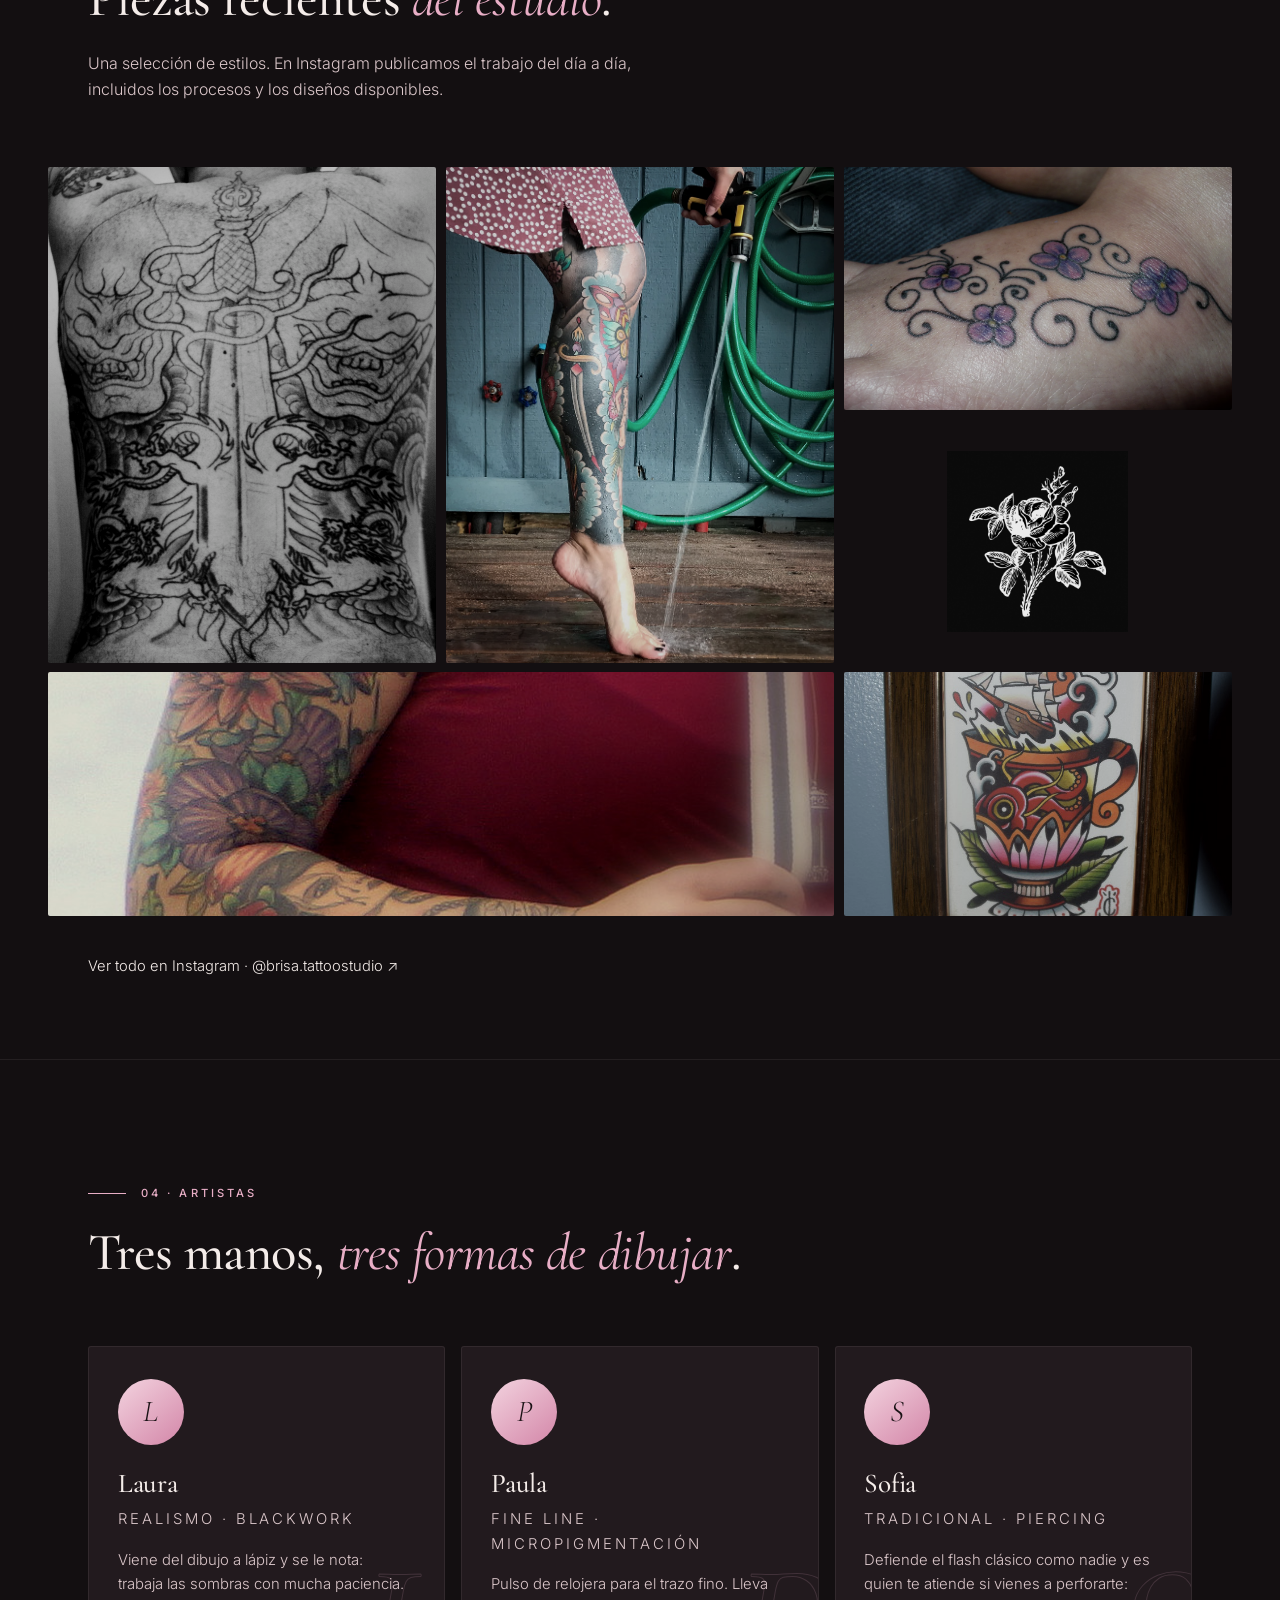
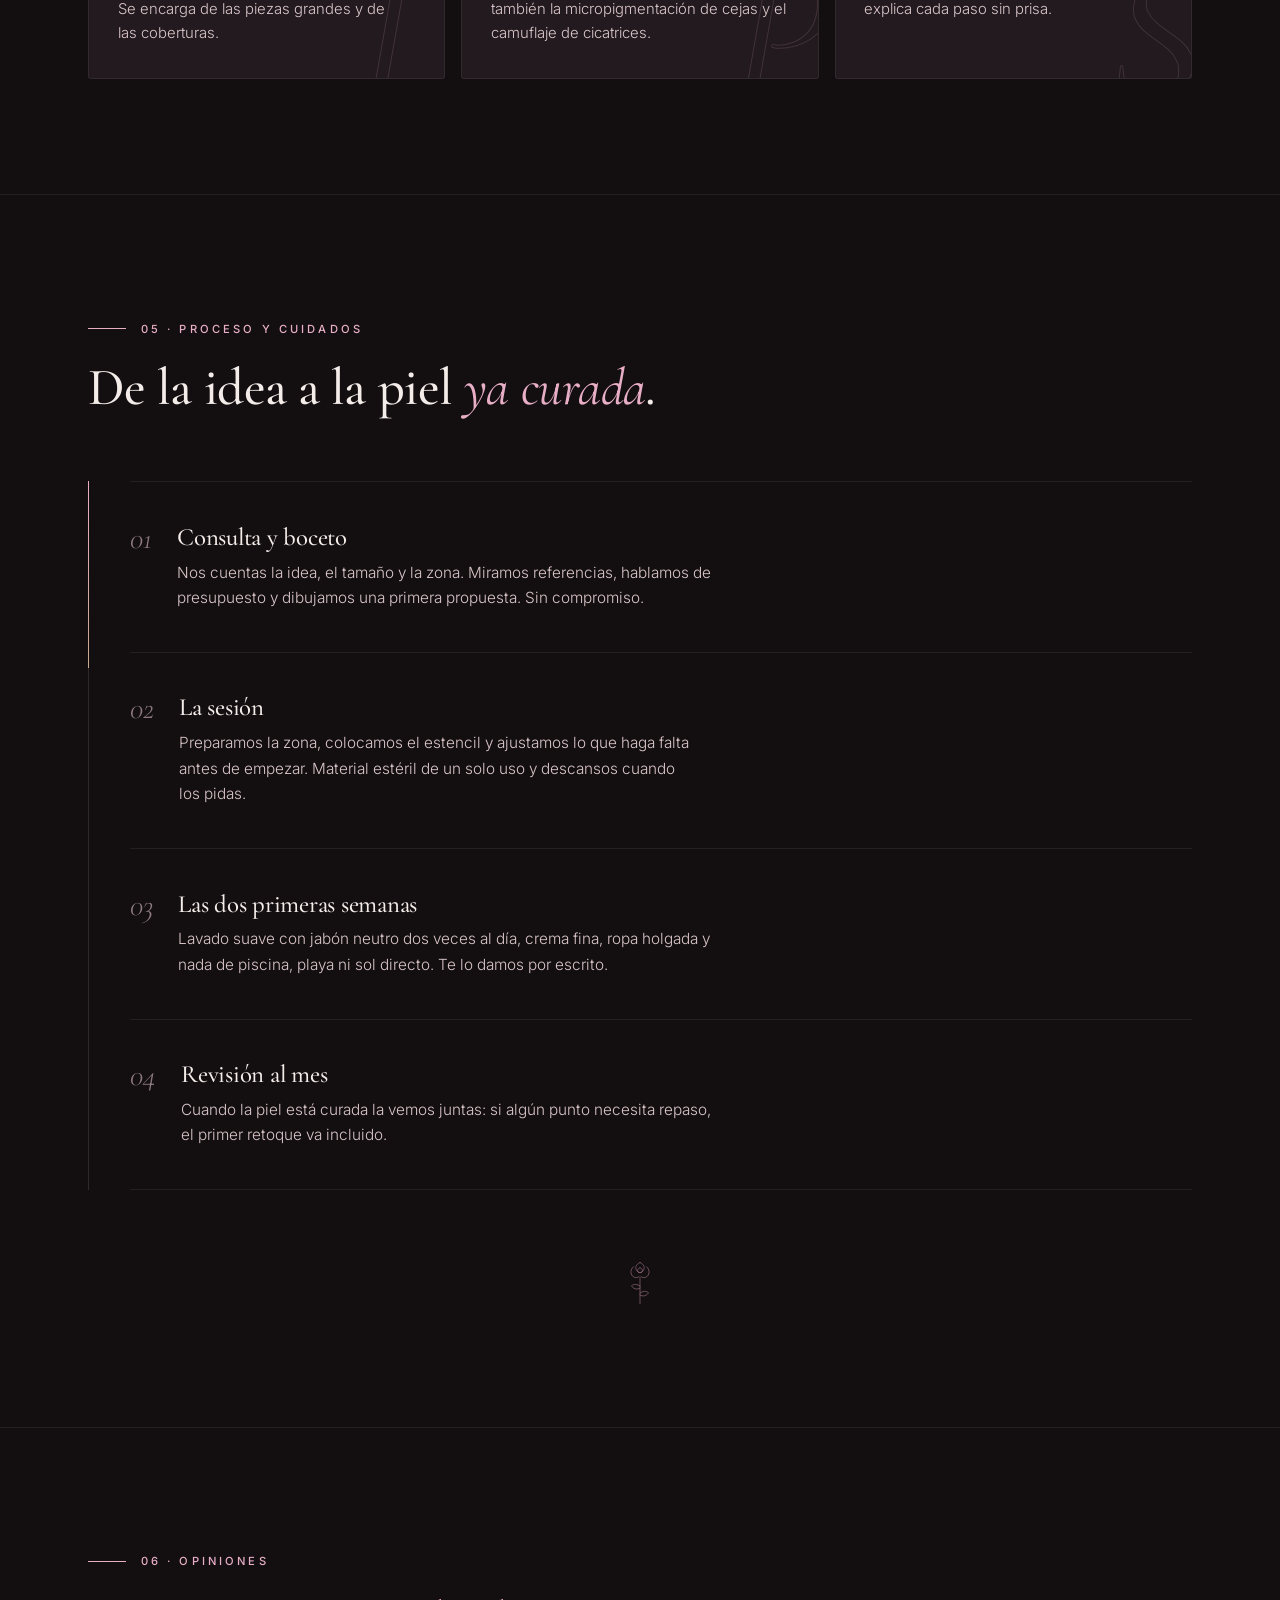
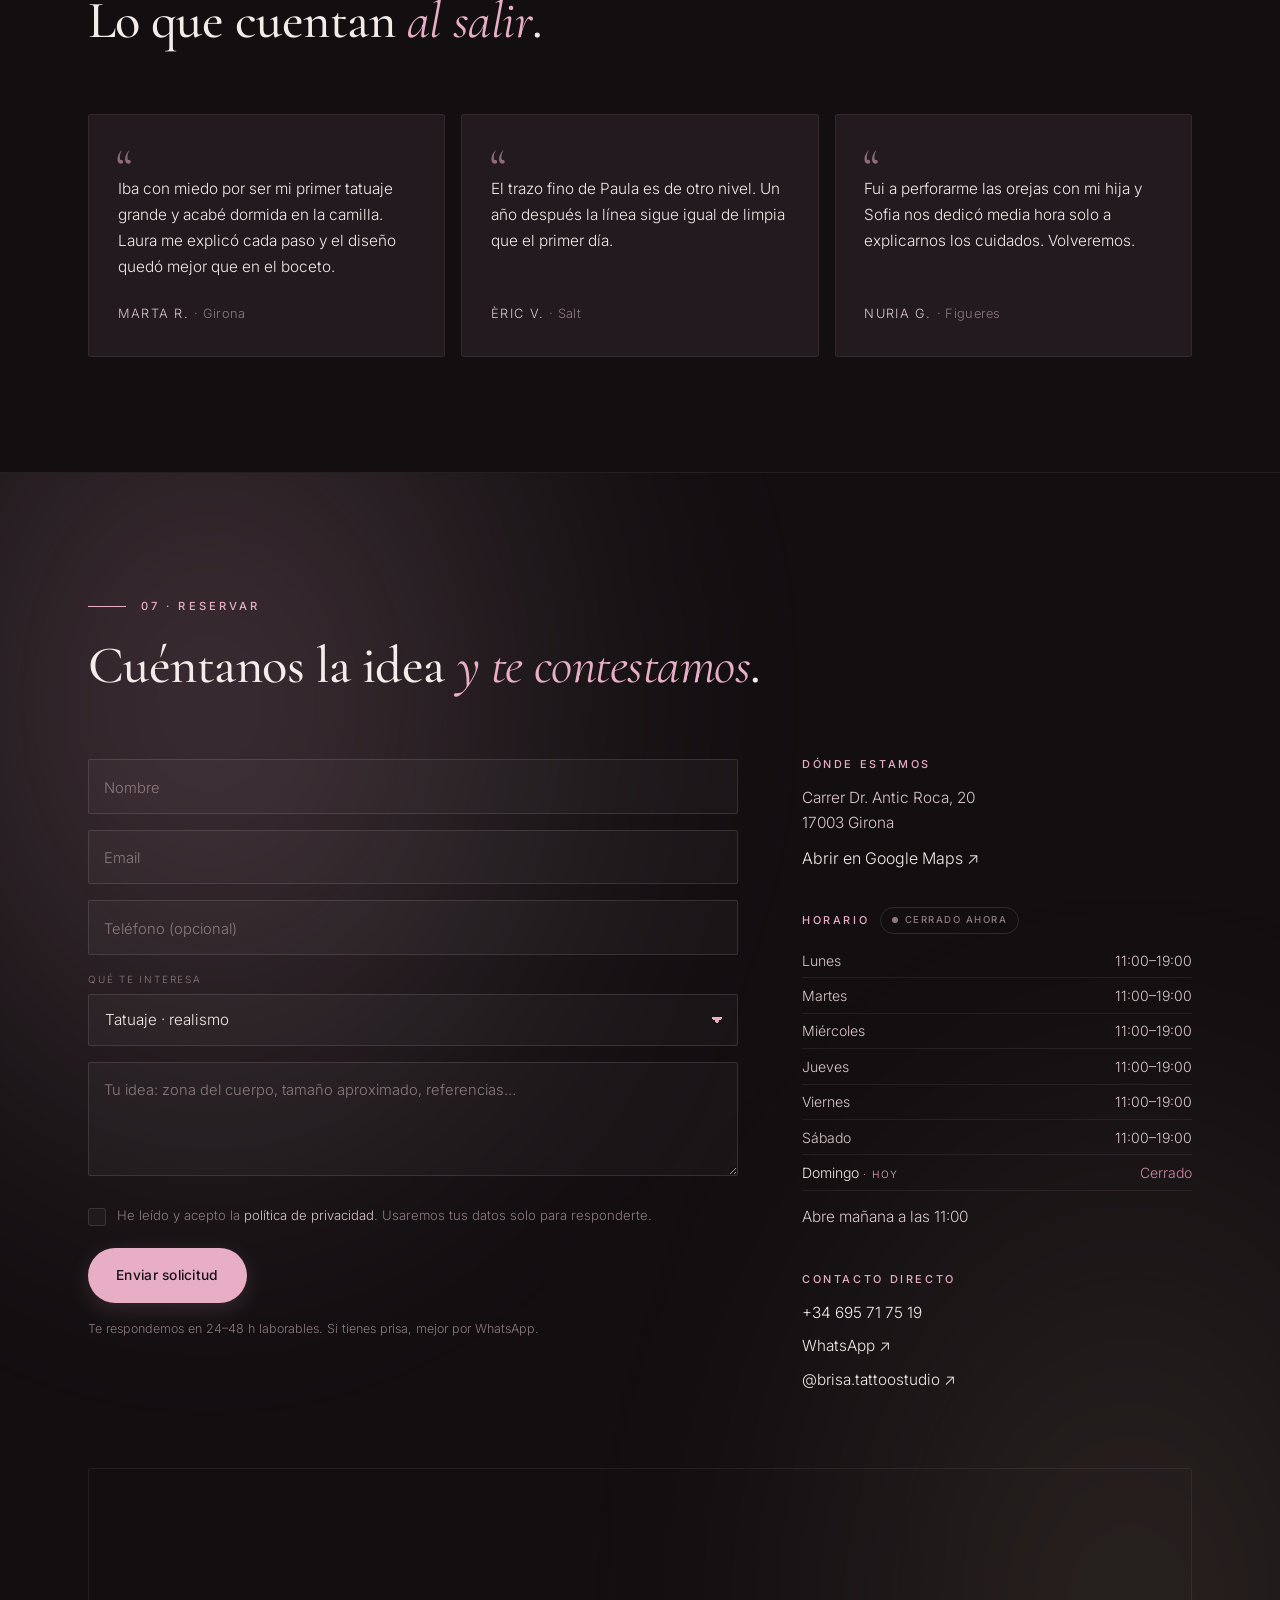
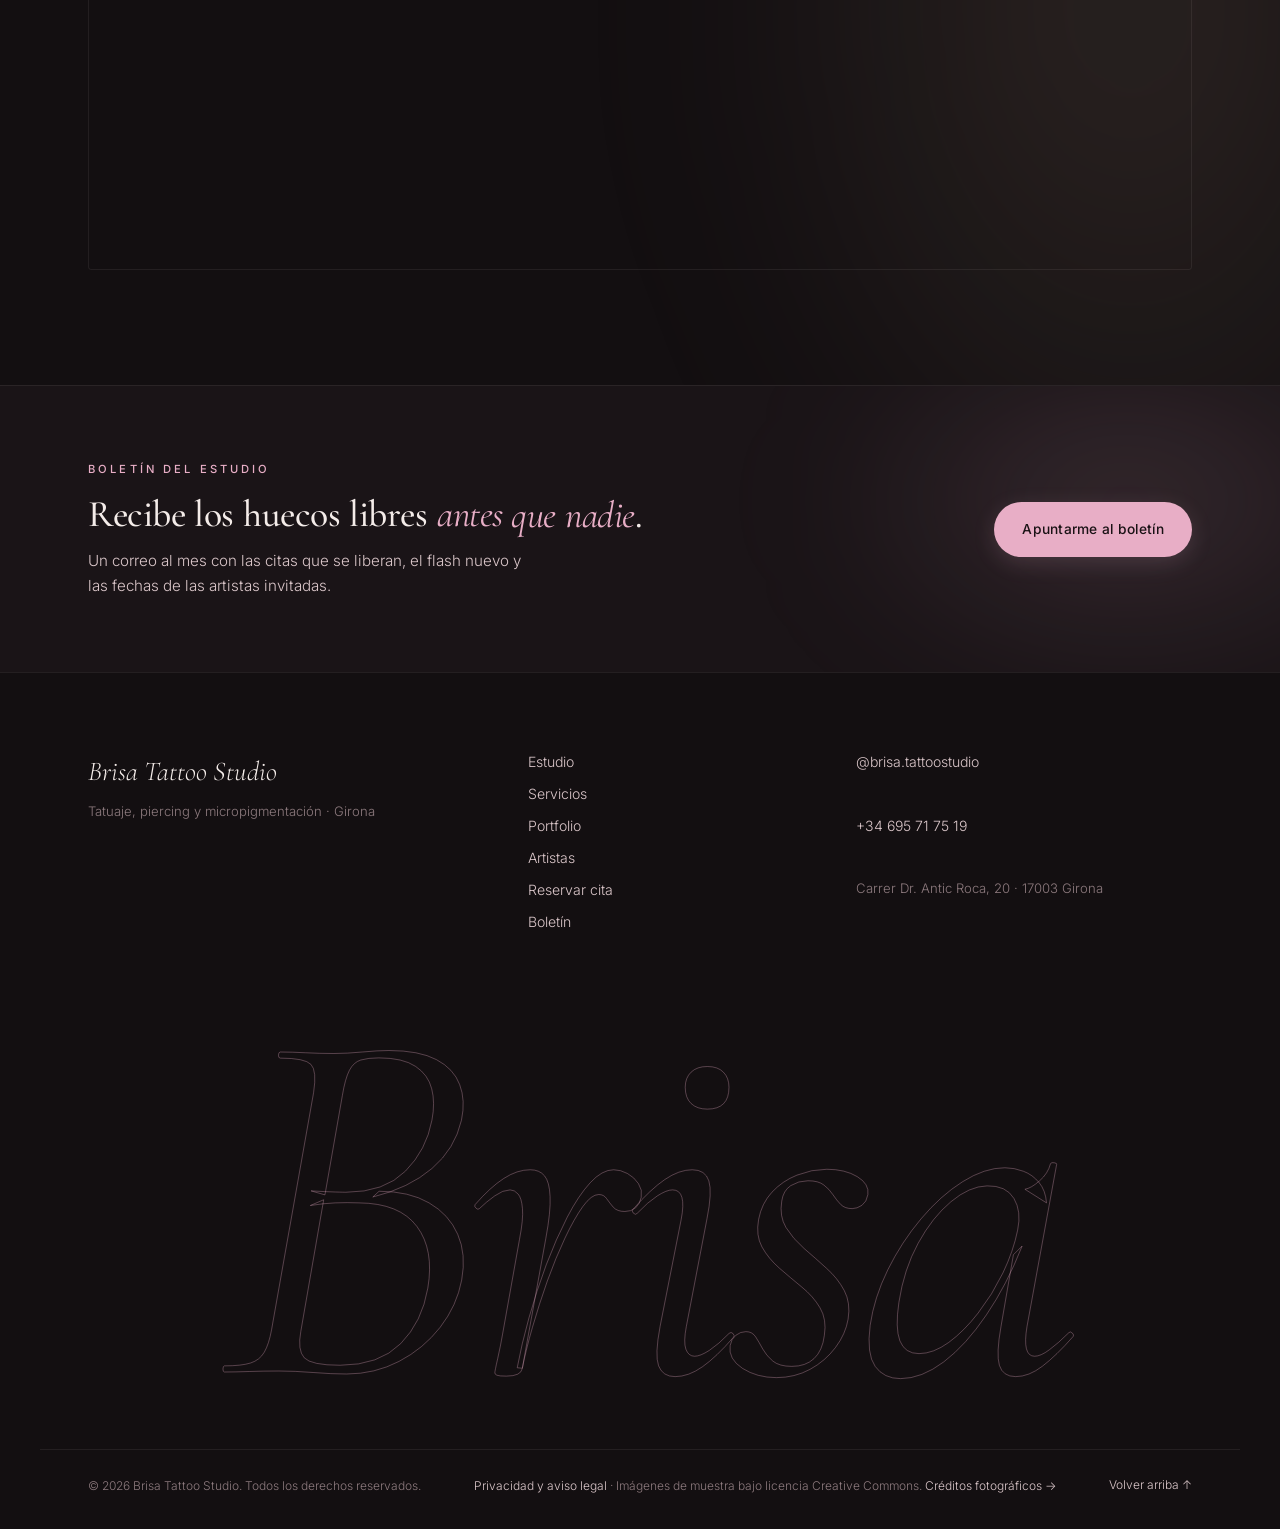
==== commit e5c05dad: "Rediseño de movimiento y elementos visuales de gama alta Sistema de animación coherente en torno a l" ====
--- a/index.html
+++ b/index.html
@@ -23,10 +23,11 @@
   <link rel="preconnect" href="https://fonts.gstatic.com" crossorigin />
   <link rel="stylesheet" href="https://fonts.googleapis.com/css2?family=Cormorant+Garamond:ital,wght@0,400;0,500;0,600;1,400;1,500;1,600&family=Inter:wght@300;400;500;600&display=swap" />
 
-  <link rel="stylesheet" href="styles.css?v=20260911" />
-
-  <!-- Marca que hay JS: sin él, el contenido se muestra sin animaciones de entrada -->
-  <script>document.documentElement.classList.add("js");</script>
+  <link rel="stylesheet" href="styles.css?v=20260917" />
+
+  <!-- "js": hay JavaScript. "intro": oculta la portada hasta que arranca la
+       animación de entrada (con red de seguridad en CSS si el JS fallara). -->
+  <script>document.documentElement.classList.add("js", "intro");</script>
 
   <!-- Ficha de negocio local para Google. Añade "url" con el dominio al publicar. -->
   <script type="application/ld+json">
@@ -60,23 +61,41 @@
 <body>
   <a class="skip-link" href="#main">Saltar al contenido</a>
 
-  <!-- Splash -->
+  <!-- Símbolo de la rosa, reutilizable con <use> -->
+  <svg class="sprite" width="0" height="0" aria-hidden="true" focusable="false">
+    <symbol id="rose" viewBox="0 0 120 150">
+      <path d="M60 22c-9 4-13.5 12-9.5 19.5C54 48.5 62 50.5 65 47c3-3.5.5-9.5-4.5-11" />
+      <path d="M60 22c9 4 13.5 12 9.5 19.5C66 48.5 58 50.5 55 47c-3-3.5-.5-9.5 4.5-11" />
+      <path d="M43 33c-8 7-9 18-2 25 5 5 13 5 16 1" />
+      <path d="M77 33c8 7 9 18 2 25-5 5-13 5-16 1" />
+      <path d="M60 60v70" />
+      <path d="M60 84c-7-6-16-6-22-1 4 8 14 11 22 6" />
+      <path d="M60 102c7-6 16-6 22-1-4 8-14 11-22 6" />
+    </symbol>
+  </svg>
+
+  <!-- Precarga -->
   <div class="splash" data-splash aria-hidden="true">
     <div class="splash-inner">
-      <svg class="mark mark-splash" viewBox="0 0 120 150" fill="none" aria-hidden="true">
-        <path d="M60 22c-9 4-13.5 12-9.5 19.5C54 48.5 62 50.5 65 47c3-3.5.5-9.5-4.5-11" />
-        <path d="M60 22c9 4 13.5 12 9.5 19.5C66 48.5 58 50.5 55 47c-3-3.5-.5-9.5 4.5-11" />
-        <path d="M43 33c-8 7-9 18-2 25 5 5 13 5 16 1" />
-        <path d="M77 33c8 7 9 18 2 25-5 5-13 5-16 1" />
-        <path d="M60 60v70" />
-        <path d="M60 84c-7-6-16-6-22-1 4 8 14 11 22 6" />
-        <path d="M60 102c7-6 16-6 22-1-4 8-14 11-22 6" />
+      <svg class="mark mark-splash" viewBox="0 0 120 150" fill="none">
+        <path pathLength="1" d="M60 22c-9 4-13.5 12-9.5 19.5C54 48.5 62 50.5 65 47c3-3.5.5-9.5-4.5-11" />
+        <path pathLength="1" d="M60 22c9 4 13.5 12 9.5 19.5C66 48.5 58 50.5 55 47c-3-3.5-.5-9.5 4.5-11" />
+        <path pathLength="1" d="M43 33c-8 7-9 18-2 25 5 5 13 5 16 1" />
+        <path pathLength="1" d="M77 33c8 7 9 18 2 25-5 5-13 5-16 1" />
+        <path pathLength="1" d="M60 60v70" />
+        <path pathLength="1" d="M60 84c-7-6-16-6-22-1 4 8 14 11 22 6" />
+        <path pathLength="1" d="M60 102c7-6 16-6 22-1-4 8-14 11-22 6" />
       </svg>
       <span class="splash-word">Brisa</span>
     </div>
+    <div class="splash-foot">
+      <span class="splash-label">Tattoo Studio · Girona</span>
+      <span class="splash-count" data-splash-count>000</span>
+      <span class="splash-bar"><span data-splash-bar></span></span>
+    </div>
   </div>
 
-  <!-- Custom cursor -->
+  <!-- Cursor -->
   <div class="cursor" data-cursor-root aria-hidden="true">
     <span class="cursor-dot"></span>
     <span class="cursor-ring"></span>
@@ -84,17 +103,9 @@
 
   <!-- Nav -->
   <header class="nav" data-nav>
-    <div class="nav-inner">
+    <div class="nav-inner" data-intro>
       <a class="nav-brand" href="#inicio">
-        <svg class="mark nav-brand-mark" viewBox="0 0 120 150" fill="none" aria-hidden="true">
-          <path d="M60 22c-9 4-13.5 12-9.5 19.5C54 48.5 62 50.5 65 47c3-3.5.5-9.5-4.5-11" />
-          <path d="M60 22c9 4 13.5 12 9.5 19.5C66 48.5 58 50.5 55 47c-3-3.5-.5-9.5 4.5-11" />
-          <path d="M43 33c-8 7-9 18-2 25 5 5 13 5 16 1" />
-          <path d="M77 33c8 7 9 18 2 25-5 5-13 5-16 1" />
-          <path d="M60 60v70" />
-          <path d="M60 84c-7-6-16-6-22-1 4 8 14 11 22 6" />
-          <path d="M60 102c7-6 16-6 22-1-4 8-14 11-22 6" />
-        </svg>
+        <svg class="mark nav-brand-mark" viewBox="0 0 120 150" fill="none" aria-hidden="true"><use href="#rose" /></svg>
         <span class="nav-brand-text">
           <span class="nav-brand-name">Brisa</span>
           <span class="nav-brand-sub">Tattoo Studio</span>
@@ -107,15 +118,16 @@
         <a class="nav-link" href="#artistas">Artistas</a>
       </nav>
       <div class="nav-actions">
-        <a class="btn btn-primary btn-sm" href="#contacto">Reservar cita</a>
+        <a class="btn btn-primary btn-sm" href="#contacto" data-magnetic="0.25">Reservar cita</a>
         <button class="nav-burger" type="button" data-burger aria-label="Abrir menú" aria-expanded="false" aria-controls="menu-movil">
           <span></span><span></span>
         </button>
       </div>
     </div>
+    <span class="nav-progress" data-scroll-progress aria-hidden="true"></span>
   </header>
 
-  <!-- Mobile menu -->
+  <!-- Menú móvil -->
   <div class="nav-mobile" id="menu-movil" data-mobile-menu aria-hidden="true">
     <nav aria-label="Navegación móvil">
       <a href="#estudio">Estudio</a>
@@ -143,9 +155,9 @@
       <div class="hero-grain" aria-hidden="true"></div>
 
       <div class="hero-inner">
-        <p class="kicker">Estudio de tatuaje · Girona</p>
-
-        <svg class="mark mark-hero" viewBox="0 0 120 150" fill="none" aria-hidden="true" data-draw>
+        <p class="kicker" data-intro>Estudio de tatuaje · Girona</p>
+
+        <svg class="mark mark-hero" viewBox="0 0 120 150" fill="none" aria-hidden="true" data-draw="intro">
           <path d="M60 22c-9 4-13.5 12-9.5 19.5C54 48.5 62 50.5 65 47c3-3.5.5-9.5-4.5-11" />
           <path d="M60 22c9 4 13.5 12 9.5 19.5C66 48.5 58 50.5 55 47c-3-3.5-.5-9.5 4.5-11" />
           <path d="M43 33c-8 7-9 18-2 25 5 5 13 5 16 1" />
@@ -155,24 +167,24 @@
           <path d="M60 102c7-6 16-6 22-1-4 8-14 11-22 6" />
         </svg>
 
-        <h1 class="hero-title" data-split="words">
+        <h1 class="hero-title" data-split="hero" data-intro>
           Cada piel es un lienzo distinto.<br />
           <em>Cada trazo, una decisión.</em>
         </h1>
 
-        <p class="hero-sub">
+        <p class="hero-sub" data-intro>
           Tatuaje, piercing y micropigmentación en el centro de Girona. Diseño propio,
           material certificado y un espacio tranquilo.
         </p>
 
         <div class="hero-foot">
-          <p class="hero-meta">
-            <span class="hero-dot" aria-hidden="true"></span>
+          <p class="hero-meta" data-intro>
+            <span class="hero-dot" data-open-dot aria-hidden="true"></span>
             Carrer Dr. Antic Roca, 20 · Lunes a sábado, 11:00–19:00
           </p>
-          <div class="hero-actions">
-            <a class="btn btn-primary" href="#contacto">Reservar cita</a>
-            <a class="btn btn-ghost" href="#portfolio">Ver portfolio</a>
+          <div class="hero-actions" data-intro>
+            <a class="btn btn-primary" href="#contacto" data-magnetic="0.3">Reservar cita</a>
+            <a class="btn btn-ghost" href="#portfolio" data-magnetic="0.3">Ver portfolio</a>
           </div>
         </div>
       </div>
@@ -181,13 +193,59 @@
         <span></span>
       </a>
     </section>
+
+    <!-- ============ BANDA TIPOGRÁFICA ============ -->
+    <div class="marquee-band" data-marquee-band aria-hidden="true">
+      <div class="marquee-row">
+        <div class="marquee-track">
+          <span>Realismo</span><svg viewBox="0 0 120 150"><use href="#rose" /></svg>
+          <span>Blackwork</span><svg viewBox="0 0 120 150"><use href="#rose" /></svg>
+          <span>Fine line</span><svg viewBox="0 0 120 150"><use href="#rose" /></svg>
+          <span>Tradicional</span><svg viewBox="0 0 120 150"><use href="#rose" /></svg>
+          <span>Piercing</span><svg viewBox="0 0 120 150"><use href="#rose" /></svg>
+          <span>Micropigmentación</span><svg viewBox="0 0 120 150"><use href="#rose" /></svg>
+          <span>Eliminación láser</span><svg viewBox="0 0 120 150"><use href="#rose" /></svg>
+        </div>
+        <div class="marquee-track">
+          <span>Realismo</span><svg viewBox="0 0 120 150"><use href="#rose" /></svg>
+          <span>Blackwork</span><svg viewBox="0 0 120 150"><use href="#rose" /></svg>
+          <span>Fine line</span><svg viewBox="0 0 120 150"><use href="#rose" /></svg>
+          <span>Tradicional</span><svg viewBox="0 0 120 150"><use href="#rose" /></svg>
+          <span>Piercing</span><svg viewBox="0 0 120 150"><use href="#rose" /></svg>
+          <span>Micropigmentación</span><svg viewBox="0 0 120 150"><use href="#rose" /></svg>
+          <span>Eliminación láser</span><svg viewBox="0 0 120 150"><use href="#rose" /></svg>
+        </div>
+      </div>
+      <div class="marquee-row marquee-row-rev">
+        <div class="marquee-track">
+          <span>Diseño propio</span><svg viewBox="0 0 120 150"><use href="#rose" /></svg>
+          <span>Cita previa</span><svg viewBox="0 0 120 150"><use href="#rose" /></svg>
+          <span>Material estéril</span><svg viewBox="0 0 120 150"><use href="#rose" /></svg>
+          <span>Girona</span><svg viewBox="0 0 120 150"><use href="#rose" /></svg>
+          <span>Diseño propio</span><svg viewBox="0 0 120 150"><use href="#rose" /></svg>
+          <span>Cita previa</span><svg viewBox="0 0 120 150"><use href="#rose" /></svg>
+          <span>Material estéril</span><svg viewBox="0 0 120 150"><use href="#rose" /></svg>
+          <span>Girona</span><svg viewBox="0 0 120 150"><use href="#rose" /></svg>
+        </div>
+        <div class="marquee-track">
+          <span>Diseño propio</span><svg viewBox="0 0 120 150"><use href="#rose" /></svg>
+          <span>Cita previa</span><svg viewBox="0 0 120 150"><use href="#rose" /></svg>
+          <span>Material estéril</span><svg viewBox="0 0 120 150"><use href="#rose" /></svg>
+          <span>Girona</span><svg viewBox="0 0 120 150"><use href="#rose" /></svg>
+          <span>Diseño propio</span><svg viewBox="0 0 120 150"><use href="#rose" /></svg>
+          <span>Cita previa</span><svg viewBox="0 0 120 150"><use href="#rose" /></svg>
+          <span>Material estéril</span><svg viewBox="0 0 120 150"><use href="#rose" /></svg>
+          <span>Girona</span><svg viewBox="0 0 120 150"><use href="#rose" /></svg>
+        </div>
+      </div>
+    </div>
 
     <!-- ============ ESTUDIO ============ -->
     <section class="section section-about" id="estudio">
       <div class="container">
         <header class="section-head" data-reveal>
           <p class="kicker">01 · El estudio</p>
-          <h2 class="section-title">
+          <h2 class="section-title" data-split>
             Un sitio pequeño donde el tiempo <em>se dedica a la pieza</em>.
           </h2>
         </header>
@@ -205,10 +263,15 @@
           </p>
         </div>
 
-        <figure class="about-figure" data-reveal>
+        <figure class="about-figure" data-reveal="mask">
           <img src="assets/img/about.jpg" alt="Manos con guantes tatuando un antebrazo con el estencil aún visible" loading="lazy" decoding="async" />
           <figcaption>Guantes nuevos, agujas nuevas y el estencil revisado antes de la primera línea.</figcaption>
         </figure>
+
+        <p class="manifesto" data-manifesto>
+          No hacemos tatuajes en serie. Cada pieza se dibuja para una sola piel, se habla
+          antes de empezar y se acompaña hasta que está curada.
+        </p>
 
         <div class="pillars">
           <article class="pillar" data-reveal>
@@ -244,77 +307,78 @@
       <div class="container">
         <header class="section-head" data-reveal>
           <p class="kicker">02 · Servicios</p>
-          <h2 class="section-title">Lo que hacemos, <em>y cómo lo hacemos</em>.</h2>
+          <h2 class="section-title" data-split>Lo que hacemos, <em>y cómo lo hacemos</em>.</h2>
           <p class="section-intro">
             Cuatro estilos de tatuaje, más piercing, micropigmentación y eliminación láser.
             Los precios son orientativos: el presupuesto final se cierra en la consulta.
           </p>
         </header>
 
-        <div class="services">
-          <article class="card service" data-reveal data-tilt>
-            <span class="service-icon" aria-hidden="true">
-              <svg viewBox="0 0 32 32" fill="none"><path d="M16 4c4 6 7 9.5 7 14a7 7 0 0 1-14 0c0-4.5 3-8 7-14Z"/><path d="M16 17.5a4 4 0 0 0 4 4"/></svg>
-            </span>
-            <h3>Realismo</h3>
-            <p>Retratos, animales y detalle fotográfico en negro y grises o color, con sombras trabajadas capa a capa.</p>
-            <p class="service-price">Desde 90 € / hora</p>
-          </article>
-
-          <article class="card service" data-reveal data-tilt>
-            <span class="service-icon" aria-hidden="true">
-              <svg viewBox="0 0 32 32" fill="none"><path d="M6 24 16 6l10 18Z"/><path d="M11 24h10"/></svg>
-            </span>
-            <h3>Blackwork</h3>
-            <p>Tinta sólida, contraste y geometría. Piezas con peso gráfico que se leen bien de lejos y aguantan el tiempo.</p>
-            <p class="service-price">Desde 80 € / hora</p>
-          </article>
-
-          <article class="card service" data-reveal data-tilt>
-            <span class="service-icon" aria-hidden="true">
-              <svg viewBox="0 0 32 32" fill="none"><path d="M4 22c6-10 10-14 24-14"/><path d="M4 26c5-4 9-6 14-6"/></svg>
-            </span>
-            <h3>Fine line</h3>
-            <p>Trazo fino y limpio para piezas pequeñas, escritura y botánica delicada. Discreto, pero nunca frágil.</p>
-            <p class="service-price">Desde 70 €</p>
-          </article>
-
-          <article class="card service" data-reveal data-tilt>
-            <span class="service-icon" aria-hidden="true">
-              <svg viewBox="0 0 32 32" fill="none"><path d="M16 4v24"/><path d="M9 11h14"/><path d="M16 28c-5-3-7-7-7-11"/><path d="M16 28c5-3 7-7 7-11"/></svg>
-            </span>
-            <h3>Tradicional</h3>
-            <p>Línea gruesa, color plano y motivos clásicos: rosas, golondrinas, daggers. Estilo que no pasa de moda.</p>
-            <p class="service-price">Desde 75 € / hora</p>
-          </article>
-
-          <article class="card service" data-reveal data-tilt>
-            <span class="service-icon" aria-hidden="true">
-              <svg viewBox="0 0 32 32" fill="none"><circle cx="16" cy="18" r="9"/><circle cx="16" cy="7" r="2.5"/><path d="M16 9.5v-.5"/></svg>
-            </span>
-            <h3>Piercing</h3>
-            <p>Perforación con aguja, joyería de titanio implantable y explicación de cuidados antes de salir por la puerta.</p>
-            <p class="service-price">Desde 25 € · joya incluida</p>
-          </article>
-
-          <article class="card service" data-reveal data-tilt>
-            <span class="service-icon" aria-hidden="true">
-              <svg viewBox="0 0 32 32" fill="none"><path d="M4 18c4-7 10-10 24-8"/><path d="M7 24c4-4 9-5 18-4"/><path d="M22 8l3-3"/></svg>
-            </span>
-            <h3>Micropigmentación</h3>
-            <p>Cejas pelo a pelo, labios y camuflaje de cicatrices con pigmentos de larga duración y retoque incluido.</p>
-            <p class="service-price">Desde 120 € · retoque incluido</p>
-          </article>
-
-          <article class="card service" data-reveal data-tilt>
-            <span class="service-icon" aria-hidden="true">
-              <svg viewBox="0 0 32 32" fill="none"><path d="M16 3v9"/><path d="M9 6l3 6"/><path d="M23 6l-3 6"/><path d="M11 15h10l-2 14h-6Z"/></svg>
-            </span>
-            <h3>Eliminación láser</h3>
-            <p>Borrado y aclarado de tatuajes con láser Q-switched, por sesiones espaciadas y con valoración previa gratuita.</p>
-            <p class="service-price">Valoración gratuita</p>
-          </article>
-        </div>
+        <ol class="svc-list">
+          <li data-reveal>
+            <a class="svc" href="#contacto" data-service="Tatuaje · realismo">
+              <span class="svc-num">01</span>
+              <span class="svc-name">Realismo</span>
+              <span class="svc-desc">Retratos, animales y detalle fotográfico en negro y grises o color, con sombras trabajadas capa a capa.</span>
+              <span class="svc-price">Desde 90 € / hora</span>
+              <span class="svc-arrow" aria-hidden="true">→</span>
+            </a>
+          </li>
+          <li data-reveal>
+            <a class="svc" href="#contacto" data-service="Tatuaje · blackwork">
+              <span class="svc-num">02</span>
+              <span class="svc-name">Blackwork</span>
+              <span class="svc-desc">Tinta sólida, contraste y geometría. Piezas con peso gráfico que se leen bien de lejos y aguantan el tiempo.</span>
+              <span class="svc-price">Desde 80 € / hora</span>
+              <span class="svc-arrow" aria-hidden="true">→</span>
+            </a>
+          </li>
+          <li data-reveal>
+            <a class="svc" href="#contacto" data-service="Tatuaje · fine line">
+              <span class="svc-num">03</span>
+              <span class="svc-name">Fine line</span>
+              <span class="svc-desc">Trazo fino y limpio para piezas pequeñas, escritura y botánica delicada. Discreto, pero nunca frágil.</span>
+              <span class="svc-price">Desde 70 €</span>
+              <span class="svc-arrow" aria-hidden="true">→</span>
+            </a>
+          </li>
+          <li data-reveal>
+            <a class="svc" href="#contacto" data-service="Tatuaje · tradicional">
+              <span class="svc-num">04</span>
+              <span class="svc-name">Tradicional</span>
+              <span class="svc-desc">Línea gruesa, color plano y motivos clásicos: rosas, golondrinas, daggers. Estilo que no pasa de moda.</span>
+              <span class="svc-price">Desde 75 € / hora</span>
+              <span class="svc-arrow" aria-hidden="true">→</span>
+            </a>
+          </li>
+          <li data-reveal>
+            <a class="svc" href="#contacto" data-service="Piercing">
+              <span class="svc-num">05</span>
+              <span class="svc-name">Piercing</span>
+              <span class="svc-desc">Perforación con aguja, joyería de titanio implantable y explicación de cuidados antes de salir por la puerta.</span>
+              <span class="svc-price">Desde 25 € · joya incluida</span>
+              <span class="svc-arrow" aria-hidden="true">→</span>
+            </a>
+          </li>
+          <li data-reveal>
+            <a class="svc" href="#contacto" data-service="Micropigmentación">
+              <span class="svc-num">06</span>
+              <span class="svc-name">Micropigmentación</span>
+              <span class="svc-desc">Cejas pelo a pelo, labios y camuflaje de cicatrices con pigmentos de larga duración y retoque incluido.</span>
+              <span class="svc-price">Desde 120 € · retoque incluido</span>
+              <span class="svc-arrow" aria-hidden="true">→</span>
+            </a>
+          </li>
+          <li data-reveal>
+            <a class="svc" href="#contacto" data-service="Eliminación láser">
+              <span class="svc-num">07</span>
+              <span class="svc-name">Eliminación láser</span>
+              <span class="svc-desc">Borrado y aclarado de tatuajes con láser Q-switched, por sesiones espaciadas y con valoración previa gratuita.</span>
+              <span class="svc-price">Valoración gratuita</span>
+              <span class="svc-arrow" aria-hidden="true">→</span>
+            </a>
+          </li>
+        </ol>
       </div>
     </section>
 
@@ -323,7 +387,7 @@
       <div class="container">
         <header class="section-head" data-reveal>
           <p class="kicker">03 · Portfolio</p>
-          <h2 class="section-title">Piezas recientes <em>del estudio</em>.</h2>
+          <h2 class="section-title" data-split>Piezas recientes <em>del estudio</em>.</h2>
           <p class="section-intro">
             Una selección de estilos. En Instagram publicamos el trabajo del día a día,
             incluidos los procesos y los diseños disponibles.
@@ -332,27 +396,27 @@
       </div>
 
       <div class="gallery" data-gallery>
-        <figure class="gallery-item gallery-tall" data-reveal>
+        <figure class="gallery-item gallery-tall" data-reveal="mask">
           <img src="assets/img/gallery-7.jpg" alt="Tatuaje de espalda completa con linework en negro" loading="lazy" decoding="async" />
           <figcaption><span>Blackwork</span> Espalda completa, linework</figcaption>
         </figure>
-        <figure class="gallery-item gallery-tall" data-reveal>
+        <figure class="gallery-item gallery-tall" data-reveal="mask">
           <img src="assets/img/gallery-8.jpg" alt="Pierna tatuada al completo en estilo tradicional a color" loading="lazy" decoding="async" />
           <figcaption><span>Tradicional</span> Pierna completa en color</figcaption>
         </figure>
-        <figure class="gallery-item" data-reveal>
+        <figure class="gallery-item" data-reveal="mask">
           <img src="assets/img/gallery-1.jpg" alt="Tatuaje floral pequeño en el pie" loading="lazy" decoding="async" />
           <figcaption><span>Color</span> Floral en el pie</figcaption>
         </figure>
-        <figure class="gallery-item gallery-ink" data-reveal>
+        <figure class="gallery-item gallery-ink" data-reveal="mask">
           <img src="assets/img/gallery-4.jpg" alt="Boceto de rosa dibujado a mano para tatuaje" loading="lazy" decoding="async" />
           <figcaption><span>Diseño</span> Boceto a mano</figcaption>
         </figure>
-        <figure class="gallery-item gallery-wide" data-reveal>
+        <figure class="gallery-item gallery-wide" data-reveal="mask">
           <img src="assets/img/gallery-2.jpg" alt="Brazo tatuado completo con motivos florales en color" loading="lazy" decoding="async" />
           <figcaption><span>Color</span> Brazo completo floral</figcaption>
         </figure>
-        <figure class="gallery-item" data-reveal>
+        <figure class="gallery-item" data-reveal="mask">
           <img src="assets/img/service-tradicional.jpg" alt="Láminas de flash tradicional enmarcadas en el estudio" loading="lazy" decoding="async" />
           <figcaption><span>Flash</span> Láminas del estudio</figcaption>
         </figure>
@@ -372,11 +436,12 @@
       <div class="container">
         <header class="section-head" data-reveal>
           <p class="kicker">04 · Artistas</p>
-          <h2 class="section-title">Tres manos, <em>tres formas de dibujar</em>.</h2>
+          <h2 class="section-title" data-split>Tres manos, <em>tres formas de dibujar</em>.</h2>
         </header>
 
         <div class="team">
           <article class="card artist" data-reveal data-tilt>
+            <span class="artist-ghost" aria-hidden="true">L</span>
             <span class="artist-avatar" aria-hidden="true">L</span>
             <h3>Laura</h3>
             <p class="artist-role">Realismo · Blackwork</p>
@@ -386,6 +451,7 @@
             </p>
           </article>
           <article class="card artist" data-reveal data-tilt>
+            <span class="artist-ghost" aria-hidden="true">P</span>
             <span class="artist-avatar" aria-hidden="true">P</span>
             <h3>Paula</h3>
             <p class="artist-role">Fine line · Micropigmentación</p>
@@ -395,6 +461,7 @@
             </p>
           </article>
           <article class="card artist" data-reveal data-tilt>
+            <span class="artist-ghost" aria-hidden="true">S</span>
             <span class="artist-avatar" aria-hidden="true">S</span>
             <h3>Sofia</h3>
             <p class="artist-role">Tradicional · Piercing</p>
@@ -412,51 +479,54 @@
       <div class="container">
         <header class="section-head" data-reveal>
           <p class="kicker">05 · Proceso y cuidados</p>
-          <h2 class="section-title">De la idea a la piel <em>ya curada</em>.</h2>
+          <h2 class="section-title" data-split>De la idea a la piel <em>ya curada</em>.</h2>
         </header>
 
-        <ol class="steps">
-          <li class="step" data-reveal>
-            <span class="step-num">01</span>
-            <div class="step-body">
-              <h3>Consulta y boceto</h3>
-              <p>
-                Nos cuentas la idea, el tamaño y la zona. Miramos referencias, hablamos de
-                presupuesto y dibujamos una primera propuesta. Sin compromiso.
-              </p>
-            </div>
-          </li>
-          <li class="step" data-reveal>
-            <span class="step-num">02</span>
-            <div class="step-body">
-              <h3>La sesión</h3>
-              <p>
-                Preparamos la zona, colocamos el estencil y ajustamos lo que haga falta antes
-                de empezar. Material estéril de un solo uso y descansos cuando los pidas.
-              </p>
-            </div>
-          </li>
-          <li class="step" data-reveal>
-            <span class="step-num">03</span>
-            <div class="step-body">
-              <h3>Las dos primeras semanas</h3>
-              <p>
-                Lavado suave con jabón neutro dos veces al día, crema fina, ropa holgada y
-                nada de piscina, playa ni sol directo. Te lo damos por escrito.
-              </p>
-            </div>
-          </li>
-          <li class="step" data-reveal>
-            <span class="step-num">04</span>
-            <div class="step-body">
-              <h3>Revisión al mes</h3>
-              <p>
-                Cuando la piel está curada la vemos juntas: si algún punto necesita repaso,
-                el primer retoque va incluido.
-              </p>
-            </div>
-          </li>
-        </ol>
+        <div class="steps-wrap" data-steps>
+          <span class="steps-rail" aria-hidden="true"><span class="steps-fill" data-steps-fill></span></span>
+          <ol class="steps">
+            <li class="step" data-reveal>
+              <span class="step-num">01</span>
+              <div class="step-body">
+                <h3>Consulta y boceto</h3>
+                <p>
+                  Nos cuentas la idea, el tamaño y la zona. Miramos referencias, hablamos de
+                  presupuesto y dibujamos una primera propuesta. Sin compromiso.
+                </p>
+              </div>
+            </li>
+            <li class="step" data-reveal>
+              <span class="step-num">02</span>
+              <div class="step-body">
+                <h3>La sesión</h3>
+                <p>
+                  Preparamos la zona, colocamos el estencil y ajustamos lo que haga falta antes
+                  de empezar. Material estéril de un solo uso y descansos cuando los pidas.
+                </p>
+              </div>
+            </li>
+            <li class="step" data-reveal>
+              <span class="step-num">03</span>
+              <div class="step-body">
+                <h3>Las dos primeras semanas</h3>
+                <p>
+                  Lavado suave con jabón neutro dos veces al día, crema fina, ropa holgada y
+                  nada de piscina, playa ni sol directo. Te lo damos por escrito.
+                </p>
+              </div>
+            </li>
+            <li class="step" data-reveal>
+              <span class="step-num">04</span>
+              <div class="step-body">
+                <h3>Revisión al mes</h3>
+                <p>
+                  Cuando la piel está curada la vemos juntas: si algún punto necesita repaso,
+                  el primer retoque va incluido.
+                </p>
+              </div>
+            </li>
+          </ol>
+        </div>
 
         <svg class="mark mark-divider" viewBox="0 0 120 150" fill="none" aria-hidden="true" data-draw>
           <path d="M60 22c-9 4-13.5 12-9.5 19.5C54 48.5 62 50.5 65 47c3-3.5.5-9.5-4.5-11" />
@@ -475,7 +545,7 @@
       <div class="container">
         <header class="section-head" data-reveal>
           <p class="kicker">06 · Opiniones</p>
-          <h2 class="section-title">Lo que cuentan <em>al salir</em>.</h2>
+          <h2 class="section-title" data-split>Lo que cuentan <em>al salir</em>.</h2>
         </header>
 
         <div class="quotes">
@@ -510,7 +580,7 @@
       <div class="container">
         <header class="section-head" data-reveal>
           <p class="kicker">07 · Reservar</p>
-          <h2 class="section-title">Cuéntanos la idea <em>y te contestamos</em>.</h2>
+          <h2 class="section-title" data-split>Cuéntanos la idea <em>y te contestamos</em>.</h2>
         </header>
 
         <div class="contact-grid">
@@ -620,7 +690,7 @@
           </aside>
         </div>
 
-        <div class="map" data-reveal>
+        <div class="map" data-reveal="mask">
           <iframe
             title="Mapa de Brisa Tattoo Studio en Girona"
             src="https://www.google.com/maps?q=Carrer%20Dr.%20Antic%20Roca%2020%2C%2017003%20Girona&output=embed"
@@ -635,13 +705,13 @@
       <div class="container news-band-inner">
         <div class="news-band-text" data-reveal>
           <p class="kicker">Boletín del estudio</p>
-          <h2 class="news-band-title">Recibe los huecos libres <em>antes que nadie</em>.</h2>
+          <h2 class="news-band-title" data-split>Recibe los huecos libres <em>antes que nadie</em>.</h2>
           <p class="news-band-sub">
             Un correo al mes con las citas que se liberan, el flash nuevo y las fechas de
             las artistas invitadas.
           </p>
         </div>
-        <a class="btn btn-primary news-band-btn" href="newsletter.html" data-reveal>Apuntarme al boletín</a>
+        <a class="btn btn-primary news-band-btn" href="newsletter.html" data-reveal data-magnetic="0.3">Apuntarme al boletín</a>
       </div>
     </section>
   </main>
@@ -667,6 +737,11 @@
         <span>Carrer Dr. Antic Roca, 20 · 17003 Girona</span>
       </div>
     </div>
+
+    <div class="footer-mark" aria-hidden="true" data-reveal="rise">
+      <span>Brisa</span>
+    </div>
+
     <div class="container footer-legal">
       <p>© 2026 Brisa Tattoo Studio. Todos los derechos reservados.</p>
       <p class="footer-credits">
@@ -674,6 +749,7 @@
         · Imágenes de muestra bajo licencia Creative Commons.
         <a class="link-underline" href="creditos.html">Créditos fotográficos →</a>
       </p>
+      <a class="footer-top link-underline" href="#inicio">Volver arriba ↑</a>
     </div>
   </footer>
 
@@ -694,7 +770,7 @@
 
   <script defer src="lib/gsap.min.js"></script>
   <script defer src="lib/ScrollTrigger.min.js"></script>
-  <script defer src="lib/manifest.js?v=20260911"></script>
-  <script defer src="main.js?v=20260911"></script>
+  <script defer src="lib/manifest.js?v=20260917"></script>
+  <script defer src="main.js?v=20260917"></script>
 </body>
 </html>
--- a/styles.css
+++ b/styles.css
@@ -173,6 +173,63 @@
   transform: translateY(-3px);
 }
 
+/* Texto que rueda hacia arriba al pasar por encima (el JS duplica la etiqueta) */
+.btn-roll {
+  position: relative; display: inline-grid; overflow: hidden;
+  padding-block: 0.12em; margin-block: -0.12em;
+}
+.btn-roll > span {
+  grid-area: 1 / 1;
+  transition: transform 0.6s cubic-bezier(0.77, 0, 0.18, 1);
+}
+.btn-roll > span:last-child { transform: translateY(115%); }
+@media (hover: hover) and (pointer: fine) {
+  .btn:hover .btn-roll > span:first-child { transform: translateY(-115%); }
+  .btn:hover .btn-roll > span:last-child { transform: none; }
+}
+
+/* =============================================================
+   4.5 Banda tipográfica en movimiento
+   ============================================================= */
+.marquee-band {
+  position: relative;
+  padding-block: clamp(2.2rem, 5vw, 3.8rem);
+  border-block: 1px solid var(--line-soft);
+  background: var(--bg);
+  overflow: hidden;
+  display: grid; gap: clamp(0.2rem, 1vw, 0.8rem);
+}
+.marquee-row {
+  display: flex; width: max-content;
+  transform: skewX(var(--skew, 0deg));
+  will-change: transform;
+}
+.marquee-track {
+  display: flex; flex: 0 0 auto; align-items: center;
+  gap: clamp(1.4rem, 3vw, 3rem);
+  padding-right: clamp(1.4rem, 3vw, 3rem);
+  animation: marqueeLoop 42s linear infinite;
+}
+.marquee-row-rev .marquee-track { animation-direction: reverse; animation-duration: 54s; }
+.marquee-track span {
+  font-family: var(--serif); font-style: italic; font-weight: 400;
+  font-size: clamp(2.6rem, 7.4vw, 6.6rem); line-height: 1.12;
+  letter-spacing: -0.02em; white-space: nowrap;
+  color: var(--cream);
+}
+.marquee-row-rev .marquee-track span {
+  color: transparent;
+  -webkit-text-stroke: 1px rgba(232, 174, 198, 0.55);
+}
+.marquee-track svg {
+  flex: 0 0 auto;
+  width: clamp(1.3rem, 2.6vw, 2.3rem); height: auto;
+  fill: none; stroke: var(--accent); stroke-width: 3;
+  stroke-linecap: round; stroke-linejoin: round;
+}
+.marquee-band:hover .marquee-track { animation-play-state: paused; }
+@keyframes marqueeLoop { to { transform: translateX(-100%); } }
+
 /* =============================================================
    5. Splash
    ============================================================= */
@@ -180,22 +237,63 @@
   position: fixed; inset: 0; z-index: 10000;
   display: none; place-items: center;
   background: var(--bg);
-  transition: opacity 0.9s var(--ease-out), clip-path 1.1s var(--ease-soft);
+  clip-path: inset(0 0 0 0);
+  transition: clip-path 1.15s cubic-bezier(0.77, 0, 0.18, 1);
+  /* Red de seguridad: se retira sola aunque el JS falle */
   animation: splashSafety 0.01s 4.5s forwards;
 }
 .js .splash { display: grid; }
-.splash.is-out { opacity: 0; pointer-events: none; clip-path: inset(0 0 100% 0); }
+.splash.is-out { pointer-events: none; clip-path: inset(0 0 100% 0); }
 @keyframes splashSafety {
-  to { opacity: 0; pointer-events: none; clip-path: inset(0 0 100% 0); }
-}
-.splash-inner { display: grid; place-items: center; gap: 1rem; }
-.mark-splash { width: 58px; height: auto; opacity: 0.9; }
+  to { pointer-events: none; clip-path: inset(0 0 100% 0); visibility: hidden; }
+}
+.splash-inner { display: grid; place-items: center; gap: 1.1rem; }
+.mark-splash { width: 64px; height: auto; }
+.mark-splash path {
+  stroke-dasharray: 1; stroke-dashoffset: 1;
+  animation: splashDraw 1.3s cubic-bezier(0.65, 0, 0.35, 1) forwards;
+}
+.mark-splash path:nth-child(2) { animation-delay: 0.08s; }
+.mark-splash path:nth-child(3) { animation-delay: 0.16s; }
+.mark-splash path:nth-child(4) { animation-delay: 0.24s; }
+.mark-splash path:nth-child(5) { animation-delay: 0.32s; }
+.mark-splash path:nth-child(6) { animation-delay: 0.4s; }
+.mark-splash path:nth-child(7) { animation-delay: 0.48s; }
+@keyframes splashDraw { to { stroke-dashoffset: 0; } }
 .splash-word {
   font-family: var(--serif);
   font-style: italic;
-  font-size: 1.5rem;
-  letter-spacing: 0.12em;
-  color: var(--cream-2);
+  font-size: clamp(2.4rem, 6vw, 3.6rem);
+  line-height: 1;
+  letter-spacing: 0.02em;
+  color: var(--cream);
+  animation: splashWord 1.2s cubic-bezier(0.16, 1, 0.3, 1) 0.25s both;
+}
+@keyframes splashWord {
+  from { opacity: 0; transform: translateY(40%); filter: blur(6px); }
+  to   { opacity: 1; transform: none; filter: none; }
+}
+.splash-foot {
+  position: absolute; left: var(--gutter); right: var(--gutter); bottom: clamp(1.4rem, 4vw, 2.4rem);
+  display: grid; grid-template-columns: 1fr auto; align-items: end; gap: 0.8rem 1.5rem;
+}
+.splash-label {
+  font-size: 0.64rem; letter-spacing: 0.3em; text-transform: uppercase; color: var(--cream-3);
+}
+.splash-count {
+  font-family: var(--serif); font-style: italic;
+  font-size: clamp(2.6rem, 7vw, 4.8rem); line-height: 0.8;
+  color: var(--accent);
+  font-variant-numeric: tabular-nums;
+}
+.splash-bar {
+  grid-column: 1 / -1;
+  display: block; height: 1px; background: var(--line); overflow: hidden;
+}
+.splash-bar span {
+  display: block; height: 100%;
+  background: linear-gradient(90deg, var(--accent), var(--gold));
+  transform: scaleX(0); transform-origin: 0 50%;
 }
 
 /* =============================================================
@@ -224,6 +322,16 @@
   transition: width 0.35s var(--ease-out), height 0.35s var(--ease-out), margin 0.35s var(--ease-out);
 }
 .cursor.is-interactive .cursor-ring { width: 54px; height: 54px; margin: -27px; }
+.cursor.is-media { mix-blend-mode: normal; }
+.cursor.is-media .cursor-dot { opacity: 0; }
+.cursor.is-media .cursor-ring {
+  width: 88px; height: 88px; margin: -44px;
+  border-color: var(--accent);
+  background: rgba(232, 174, 198, 0.1);
+  backdrop-filter: blur(2px);
+}
+.cursor-dot { transition: opacity 0.3s var(--ease-out); }
+.cursor-ring { transition: width 0.45s var(--ease-out), height 0.45s var(--ease-out), margin 0.45s var(--ease-out), background-color 0.4s, border-color 0.4s; }
 .has-cursor, .has-cursor a, .has-cursor button, .has-cursor .gallery-item { cursor: none; }
 
 /* =============================================================
@@ -232,8 +340,17 @@
 .nav {
   position: fixed; top: 0; inset-inline: 0; z-index: 200;
   transition: background-color 0.45s var(--ease-out), backdrop-filter 0.45s var(--ease-out),
-              box-shadow 0.45s var(--ease-out), padding 0.45s var(--ease-out);
+              box-shadow 0.45s var(--ease-out), padding 0.45s var(--ease-out),
+              transform 0.6s cubic-bezier(0.77, 0, 0.18, 1);
   padding-block: 1.15rem;
+}
+/* Se esconde al bajar y reaparece al subir */
+.nav.is-hidden { transform: translateY(-110%); }
+.nav-progress {
+  position: absolute; left: 0; right: 0; bottom: 0; height: 1px;
+  background: linear-gradient(90deg, var(--accent), var(--gold));
+  transform: scaleX(0); transform-origin: 0 50%;
+  pointer-events: none;
 }
 .nav.is-scrolled {
   background: rgba(19, 15, 17, 0.86);
@@ -366,9 +483,10 @@
 .mark-hero { width: 62px; height: auto; margin: 0 auto 1.6rem; opacity: 0.95; }
 
 .hero-title {
-  font-size: clamp(2.35rem, 6.4vw, 5.4rem);
-  line-height: 1.02;
-  max-width: 22ch;
+  font-size: clamp(2.6rem, 7vw, 6.2rem);
+  line-height: 1;
+  letter-spacing: -0.02em;
+  max-width: 20ch;
   margin-inline: auto;
   text-shadow: 0 2px 30px rgba(0, 0, 0, 0.5);
 }
@@ -403,6 +521,8 @@
   70%  { box-shadow: 0 0 0 10px rgba(232, 174, 198, 0); }
   100% { box-shadow: 0 0 0 0 rgba(232, 174, 198, 0); }
 }
+/* Fuera de horario el punto deja de latir */
+.hero-dot.is-shut { animation: none; background: var(--cream-3); box-shadow: none; }
 .hero-actions { display: flex; flex-wrap: wrap; gap: 0.8rem; justify-content: center; }
 
 .hero-scroll {
@@ -438,15 +558,73 @@
   color: var(--cream-2); font-size: 1rem;
 }
 
+/* Línea que se dibuja delante del número de sección */
+.section-head .kicker { display: inline-flex; align-items: center; gap: 0.9rem; }
+.section-head .kicker::before {
+  content: ""; width: 2.4rem; height: 1px; background: var(--accent);
+  transform-origin: 0 50%;
+  transition: transform 1.1s cubic-bezier(0.77, 0, 0.18, 1) 0.15s;
+}
+.js .section-head[data-reveal]:not(.is-revealed) .kicker::before { transform: scaleX(0); }
+
 /* Reveal — only when JS is available, so the page still reads without it */
 .js [data-reveal] {
   opacity: 0; transform: translateY(34px);
-  transition: opacity 0.9s var(--ease-soft), transform 0.9s var(--ease-soft);
+  transition: opacity 0.9s var(--ease-soft) var(--reveal-delay, 0s),
+              transform 0.9s var(--ease-soft) var(--reveal-delay, 0s);
 }
 .js [data-reveal].is-revealed { opacity: 1; transform: none; }
 /* Defensive: split-text elements must never stay invisible */
 .js [data-reveal][data-split] { opacity: 1; transform: none; }
-.split-word { display: inline-block; }
+
+/* Variante "mask": una cortina del color del fondo se retira de abajo arriba.
+   No se recorta el propio elemento con clip-path: en Chrome deja de contar
+   como visible, el revelado no se dispara y la imagen diferida no carga. */
+.js [data-reveal="mask"] { opacity: 1; transform: none; position: relative; }
+.js [data-reveal="mask"]::after {
+  content: ""; position: absolute; inset: -1px; z-index: 3;
+  background: var(--bg);
+  transform-origin: 50% 0;
+  transition: transform 1.3s cubic-bezier(0.77, 0, 0.18, 1) var(--reveal-delay, 0s);
+  pointer-events: none;
+}
+.js [data-reveal="mask"].is-revealed::after { transform: scaleY(0); }
+.js [data-reveal="mask"] img {
+  transform: scale(1.28);
+  transition: transform 1.8s cubic-bezier(0.16, 1, 0.3, 1) var(--reveal-delay, 0s), filter 0.6s var(--ease-out);
+}
+.js [data-reveal="mask"].is-revealed img { transform: scale(1); }
+
+/* Variante "rise": el contenido sube desde detrás de su contenedor
+   (se observa el contenedor, que nunca se desplaza) */
+.js [data-reveal="rise"] { opacity: 1; transform: none; }
+.js [data-reveal="rise"] > * {
+  transform: translateY(105%);
+  transition: transform 1.6s cubic-bezier(0.16, 1, 0.3, 1) var(--reveal-delay, 0s);
+}
+.js [data-reveal="rise"].is-revealed > * { transform: none; }
+
+/* Texto partido en palabras que emergen tras una máscara */
+.split-mask {
+  display: inline-block; vertical-align: top;
+  overflow: hidden;
+  /* holgura para acentos, descendentes y la inclinación de la cursiva */
+  padding: 0.14em 0.08em 0.16em;
+  margin: -0.14em -0.08em -0.16em;
+}
+.split-word { display: inline-block; will-change: transform; }
+
+.sr-only {
+  position: absolute !important; width: 1px; height: 1px;
+  padding: 0; margin: -1px; overflow: hidden;
+  clip: rect(0 0 0 0); white-space: nowrap; border: 0;
+}
+.sprite { position: absolute; width: 0; height: 0; overflow: hidden; }
+
+/* Portada oculta hasta que arranca la intro. Si el JS no llegara a arrancar,
+   la animación de seguridad la muestra igualmente a los 2,8 s. */
+.intro [data-intro] { opacity: 0; animation: introSafety 0.01s 2.8s forwards; }
+@keyframes introSafety { to { opacity: 1; } }
 
 /* =============================================================
    10. Estudio
@@ -474,6 +652,18 @@
   font-size: 0.78rem; letter-spacing: 0.04em; color: var(--cream-3);
   font-style: italic; font-family: var(--serif); font-size: 0.95rem;
 }
+
+/* Manifiesto: las palabras se encienden al avanzar con el scroll */
+.manifesto {
+  margin-top: clamp(3.5rem, 8vw, 7rem);
+  max-width: 30ch;
+  font-family: var(--serif); font-weight: 400;
+  font-size: clamp(1.75rem, 3.9vw, 3.1rem);
+  line-height: 1.14; letter-spacing: -0.01em;
+  color: var(--cream);
+  text-wrap: balance;
+}
+.mf-word { transition: color 0.2s linear; }
 
 .pillars {
   margin-top: clamp(3rem, 6vw, 5rem);
@@ -524,25 +714,72 @@
 /* =============================================================
    12. Servicios
    ============================================================= */
-.services { display: grid; gap: 1rem; }
-.service { display: grid; align-content: start; gap: 0.65rem; }
-.service-icon {
-  display: grid; place-items: center;
-  width: 44px; height: 44px; margin-bottom: 0.6rem;
-}
-.service-icon svg {
-  width: 32px; height: 32px;
-  stroke: var(--accent); stroke-width: 1.3;
-  stroke-linecap: round; stroke-linejoin: round; fill: none;
-}
-.service h3 { font-size: 1.45rem; }
-.service p { font-size: 0.92rem; color: var(--cream-2); }
-.service-price {
-  margin-top: 0.5rem;
-  font-family: var(--sans); font-size: 0.74rem; font-weight: 500;
-  letter-spacing: 0.14em; text-transform: uppercase;
+/* Lista editorial: cada fila se rellena de rosa al pasar por encima y lleva
+   al formulario con el servicio ya elegido. */
+.svc-list { border-top: 1px solid var(--line); }
+.svc-list > li { border-bottom: 1px solid var(--line); }
+.svc {
+  position: relative;
+  display: grid; grid-template-columns: 2.6rem 1fr;
+  gap: 0.35rem 1rem;
+  padding: 1.5rem 0.9rem;
+  isolation: isolate; overflow: hidden;
+  color: var(--cream);
+}
+.svc::before {
+  content: ""; position: absolute; inset: 0; z-index: -1;
+  background: var(--accent);
+  /* entra desde abajo y sale por arriba */
+  transform: scaleY(0); transform-origin: 50% 0;
+  transition: transform 0.65s cubic-bezier(0.77, 0, 0.18, 1);
+}
+.svc-num {
+  font-family: var(--serif); font-style: italic; font-size: 1.05rem;
+  color: var(--gold); padding-top: 0.55rem;
+  transition: color 0.45s var(--ease-out);
+}
+.svc-name {
+  font-family: var(--serif); font-weight: 500;
+  font-size: clamp(1.9rem, 4.4vw, 3.4rem); line-height: 1.02; letter-spacing: -0.015em;
+  transition: transform 0.7s cubic-bezier(0.16, 1, 0.3, 1), color 0.45s var(--ease-out);
+}
+.svc-desc {
+  grid-column: 2;
+  color: var(--cream-2); font-size: 0.92rem; max-width: 50ch;
+  transition: color 0.45s var(--ease-out);
+}
+.svc-price {
+  grid-column: 2;
+  font-size: 0.7rem; font-weight: 500; letter-spacing: 0.16em; text-transform: uppercase;
   color: var(--gold);
-}
+  transition: color 0.45s var(--ease-out);
+}
+.svc-arrow { display: none; }
+
+@media (min-width: 960px) {
+  .svc {
+    grid-template-columns: 3.4rem minmax(0, 1.15fr) minmax(0, 1fr) 13.5rem 2rem;
+    align-items: center; gap: 2rem;
+    padding: 1.9rem 1.4rem;
+  }
+  .svc-num { padding-top: 0; }
+  .svc-desc, .svc-price { grid-column: auto; }
+  .svc-price { text-align: right; }
+  .svc-arrow {
+    display: block; font-size: 1.5rem; line-height: 1; text-align: right;
+    opacity: 0; transform: translateX(-14px);
+    transition: opacity 0.45s var(--ease-out), transform 0.6s cubic-bezier(0.16, 1, 0.3, 1), color 0.45s;
+  }
+}
+@media (hover: hover) and (pointer: fine) {
+  .svc:hover::before { transform: scaleY(1); transform-origin: 50% 100%; }
+  .svc:hover .svc-name { transform: translateX(0.7rem); color: #1A1215; }
+  .svc:hover .svc-desc { color: #3B2830; }
+  .svc:hover .svc-num,
+  .svc:hover .svc-price { color: #5A3A47; }
+  .svc:hover .svc-arrow { opacity: 1; transform: none; color: #1A1215; }
+}
+.svc:focus-visible { outline-offset: -2px; }
 /* =============================================================
    13. Portfolio / gallery
    ============================================================= */
@@ -589,11 +826,14 @@
   padding: 8%;
 }
 @media (hover: hover) and (pointer: fine) {
-  .gallery-item:hover img {
+  .gallery-item:hover img,
+  .js .gallery-item.is-revealed:hover img {
     transform: scale(1.07);
     filter: grayscale(0) brightness(1) saturate(1.12);
+    transition-duration: 1s, 0.6s;
   }
-  .gallery-ink:hover img { filter: invert(1) grayscale(1) brightness(1); transform: scale(1.04); }
+  .gallery-ink:hover img,
+  .js .gallery-ink.is-revealed:hover img { filter: invert(1) grayscale(1) brightness(1); transform: scale(1.04); }
   .gallery-item:hover figcaption { opacity: 1; transform: none; }
 }
 @media (hover: none) {
@@ -611,6 +851,13 @@
   overflow: hidden;
 }
 .lightbox::backdrop { background: rgba(10, 7, 9, 0.9); backdrop-filter: blur(6px); }
+.lightbox[open] { animation: lightboxIn 0.7s cubic-bezier(0.16, 1, 0.3, 1); }
+.lightbox[open]::backdrop { animation: backdropIn 0.5s var(--ease-out); }
+@keyframes lightboxIn {
+  from { opacity: 0; transform: translateY(24px) scale(0.96); clip-path: inset(8% 0 8% 0); }
+  to   { opacity: 1; transform: none; clip-path: inset(0 0 0 0); }
+}
+@keyframes backdropIn { from { opacity: 0; } }
 .lightbox img { width: 100%; max-height: 80vh; object-fit: contain; background: #0d0a0c; }
 .lightbox-caption { padding: 0.9rem 1.2rem; font-size: 0.85rem; color: var(--cream-2); }
 .lightbox-close {
@@ -626,7 +873,23 @@
    14. Artistas
    ============================================================= */
 .team { display: grid; gap: 1rem; }
-.artist { display: grid; align-content: start; gap: 0.5rem; }
+.artist { display: grid; align-content: start; gap: 0.5rem; overflow: hidden; }
+/* Inicial gigante en trazo, de fondo */
+.artist-ghost {
+  position: absolute; right: -0.06em; bottom: -0.3em; z-index: -1;
+  font-family: var(--serif); font-style: italic; font-weight: 400;
+  font-size: clamp(9rem, 16vw, 13rem); line-height: 1;
+  color: transparent;
+  -webkit-text-stroke: 1px rgba(232, 174, 198, 0.16);
+  pointer-events: none;
+  transition: transform 0.9s cubic-bezier(0.16, 1, 0.3, 1), -webkit-text-stroke-color 0.6s var(--ease-out);
+}
+@media (hover: hover) and (pointer: fine) {
+  .artist:hover .artist-ghost {
+    transform: translate(-0.12em, -0.08em) rotate(-4deg);
+    -webkit-text-stroke-color: rgba(232, 174, 198, 0.42);
+  }
+}
 .artist-avatar {
   display: grid; place-items: center;
   width: 66px; height: 66px; border-radius: 50%;
@@ -645,6 +908,19 @@
 /* =============================================================
    15. Proceso
    ============================================================= */
+/* Raíl vertical que se va llenando al avanzar por los pasos */
+.steps-wrap { position: relative; padding-left: clamp(1.4rem, 3.4vw, 2.6rem); }
+.steps-rail {
+  position: absolute; left: 0; top: 0; bottom: 0; width: 1px;
+  background: var(--line);
+}
+.steps-fill {
+  position: absolute; inset: 0;
+  background: linear-gradient(180deg, var(--accent), var(--gold));
+  transform-origin: 50% 0;
+}
+.steps-wrap.is-live .step-num { color: var(--cream-3); transition: color 0.6s var(--ease-out), transform 0.8s cubic-bezier(0.16, 1, 0.3, 1); }
+.steps-wrap.is-live .step.is-active .step-num { color: var(--accent); transform: translateX(0.3rem); }
 .steps { display: grid; gap: 0; }
 .step {
   display: grid; gap: 0.4rem 1.6rem;
@@ -912,15 +1188,45 @@
 .footer-contact a:hover { color: var(--accent); }
 .footer-contact span { color: var(--cream-3); font-size: 0.82rem; }
 
+/* Firma gigante del estudio */
+.footer-mark {
+  margin-top: clamp(2.5rem, 6vw, 5rem);
+  overflow: hidden;
+  text-align: center;
+  line-height: 0.78;
+  padding-bottom: 0.06em;
+}
+.footer-mark span {
+  display: inline-block;
+  font-family: var(--serif); font-style: italic; font-weight: 400;
+  font-size: clamp(6rem, 40vw, 44rem);
+  letter-spacing: -0.04em;
+  color: transparent;
+  -webkit-text-stroke: 1px rgba(232, 174, 198, 0.32);
+  transition: color 1s var(--ease-out), -webkit-text-stroke-color 1s var(--ease-out);
+  padding-inline: 0.08em;
+}
+.js .footer-mark[data-reveal="rise"] > span {
+  transition: transform 1.6s cubic-bezier(0.16, 1, 0.3, 1),
+              color 1s var(--ease-out), -webkit-text-stroke-color 1s var(--ease-out);
+}
+@media (hover: hover) and (pointer: fine) {
+  .footer-mark:hover span {
+    color: rgba(232, 174, 198, 0.08);
+    -webkit-text-stroke-color: rgba(232, 174, 198, 0.65);
+  }
+}
+
 .footer-legal {
-  margin-top: clamp(2.5rem, 5vw, 4rem);
+  margin-top: clamp(1.5rem, 3vw, 2.5rem);
   padding-top: 1.6rem;
   border-top: 1px solid var(--line-soft);
-  display: flex; flex-wrap: wrap; justify-content: space-between;
+  display: flex; flex-wrap: wrap; justify-content: space-between; align-items: center;
   gap: 0.5rem 1.5rem;
   font-size: 0.75rem; color: var(--cream-3);
 }
 .footer-credits a { color: var(--cream-2); }
+.footer-top { color: var(--cream-2); font-size: 0.75rem; }
 
 /* =============================================================
    19. Credits page
@@ -1100,7 +1406,6 @@
    20. Responsive
    ============================================================= */
 @media (min-width: 540px) {
-  .services { grid-template-columns: repeat(2, 1fr); }
   .gallery { grid-auto-rows: 30vw; }
   .footer-legal { align-items: center; }
 }
@@ -1126,7 +1431,6 @@
   .nav-links { display: flex; }
   .nav-actions .btn-primary { display: inline-flex; }
   .nav-burger { display: none; }
-  .services { grid-template-columns: repeat(3, 1fr); }
   .contact-grid { grid-template-columns: 1.25fr 0.75fr; gap: 4rem; }
   .news-band-inner { grid-template-columns: 1fr auto; gap: 3rem; }
   .news-band-btn { justify-self: end; }
@@ -1135,7 +1439,6 @@
 }
 
 @media (min-width: 1280px) {
-  .services { grid-template-columns: repeat(4, 1fr); }
   .news-grid { grid-template-columns: repeat(4, 1fr); }
   .gallery { grid-auto-rows: 19vw; gap: 0.6rem; }
 }
@@ -1145,6 +1448,10 @@
    ============================================================= */
 @media (prefers-reduced-motion: reduce) {
   .hero-dot { animation: none; }
+  /* La banda sigue moviéndose, pero mucho más despacio */
+  .marquee-track { animation-duration: 120s; }
+  .marquee-row-rev .marquee-track { animation-duration: 150s; }
+  .splash-word { animation-duration: 0.4s; }
   .open-badge.is-open::before { animation: none; }
   .hero-scroll span { animation: none; transform: none; }
   html { scroll-behavior: auto; }
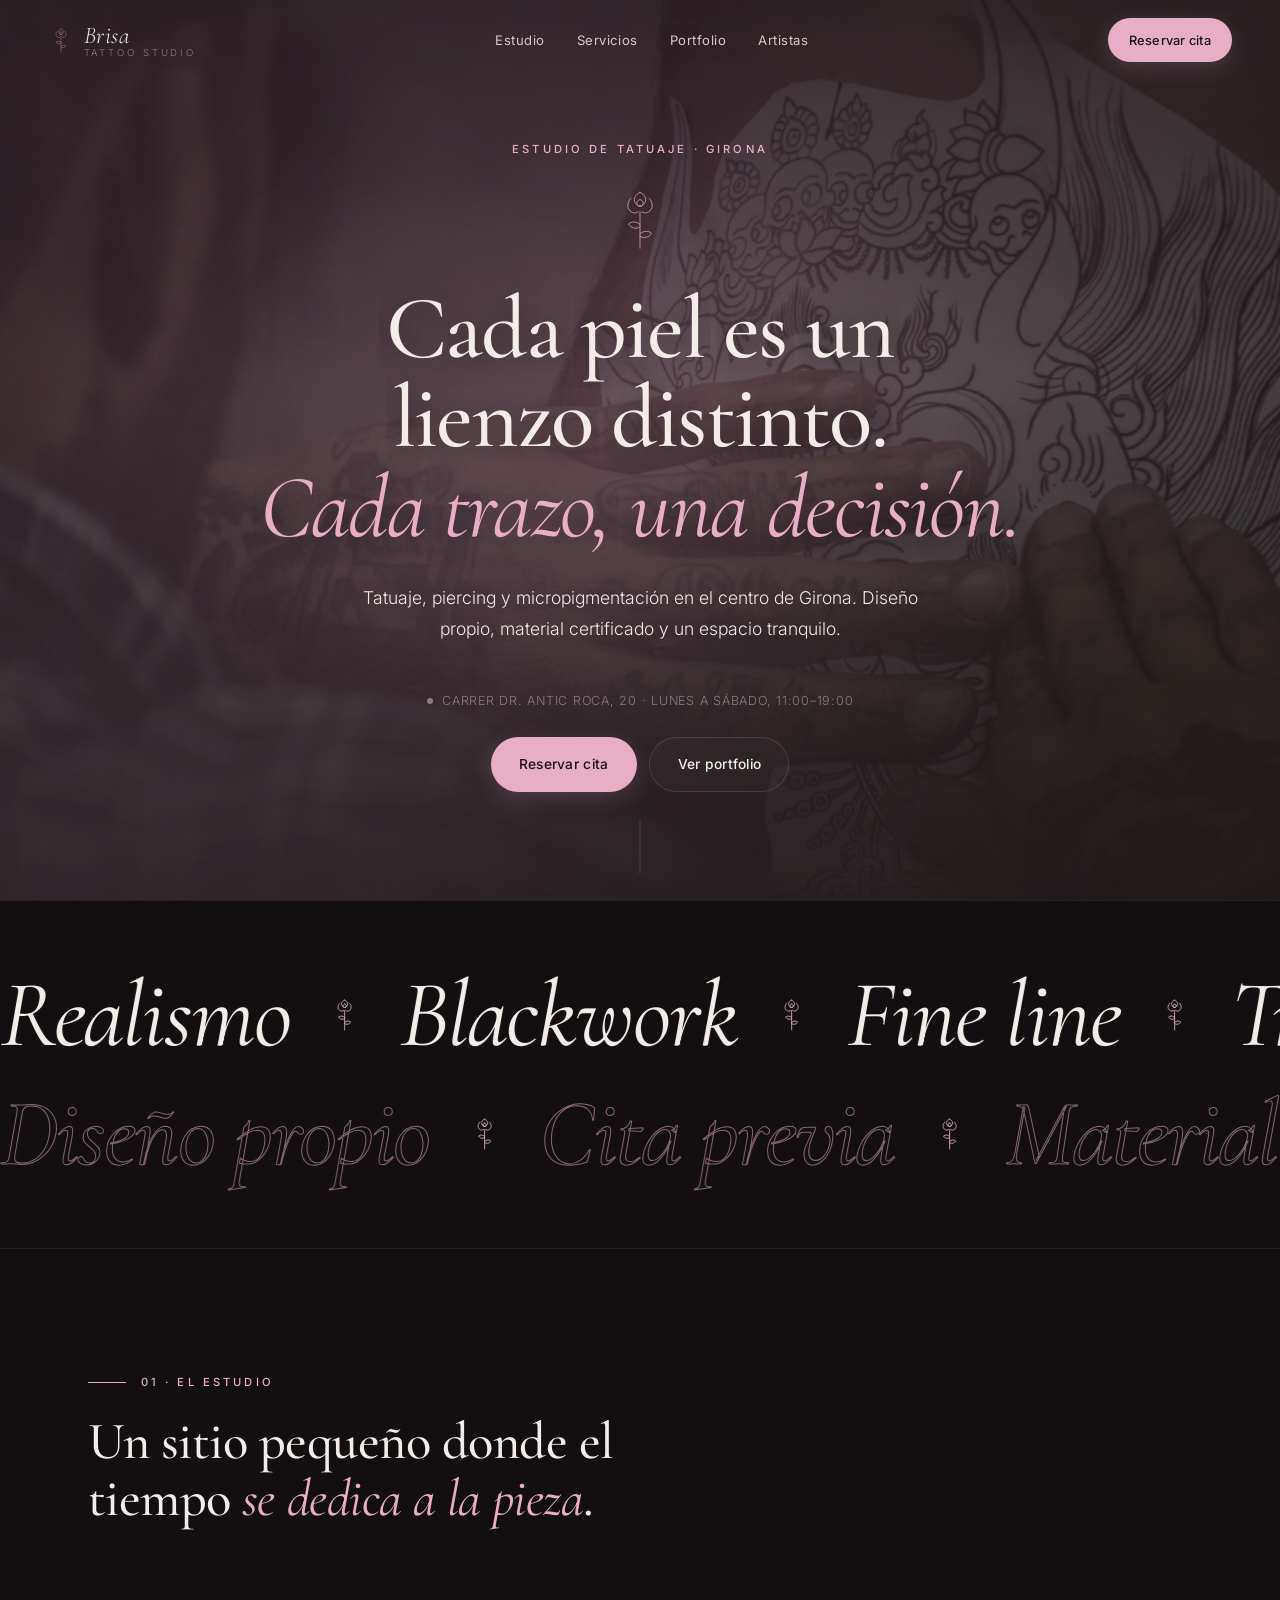
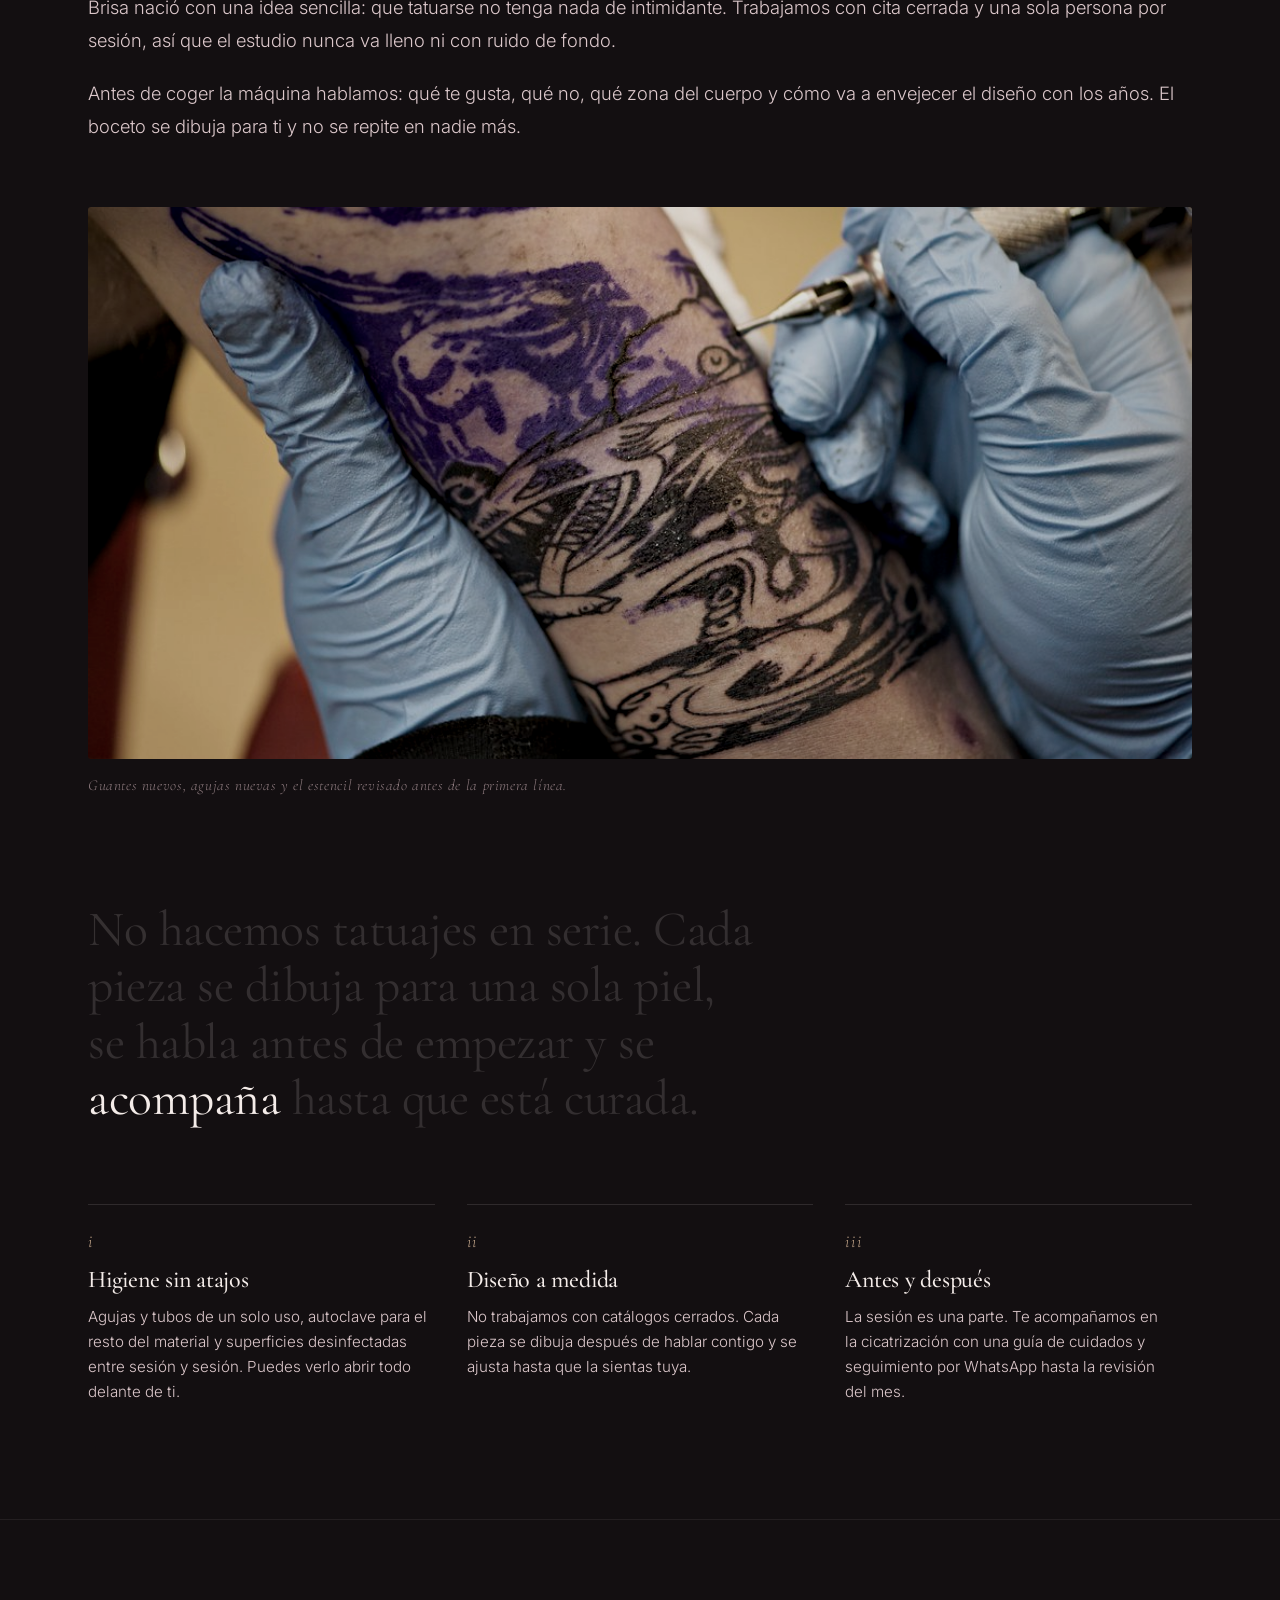
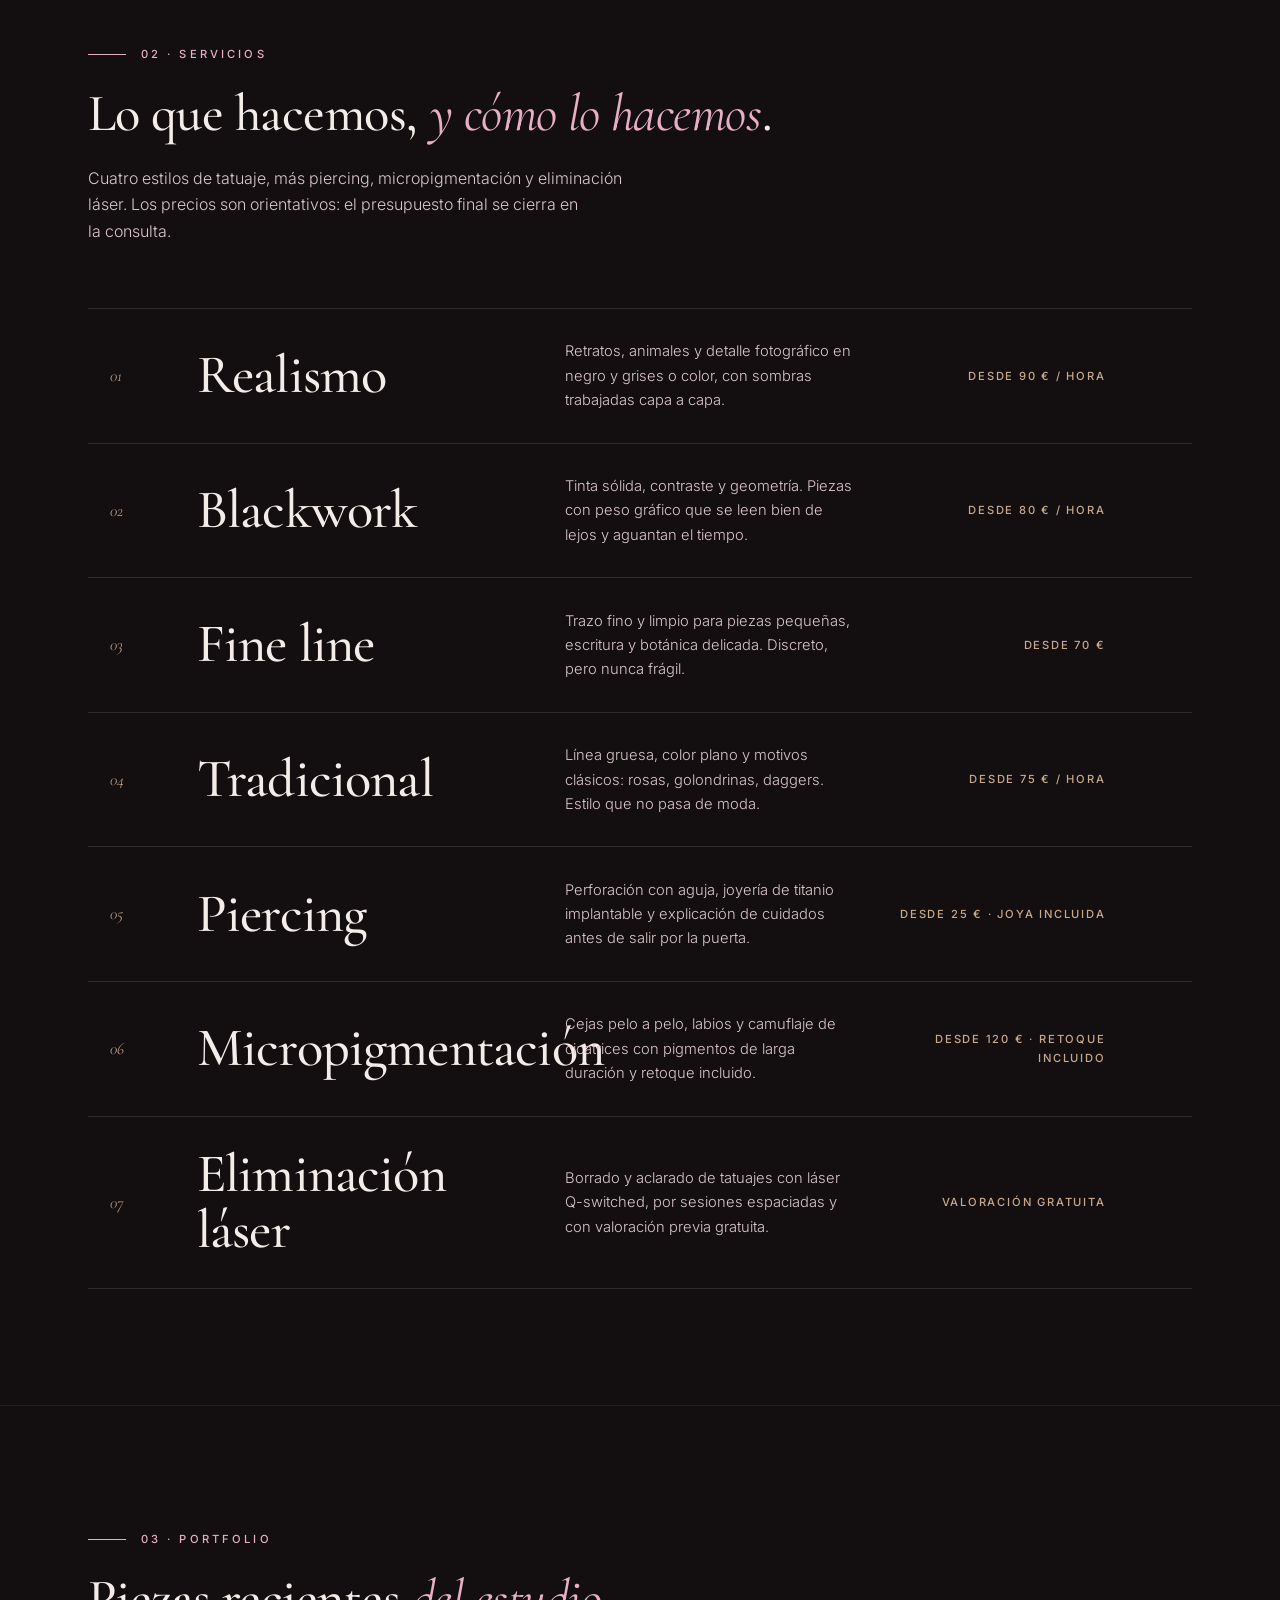
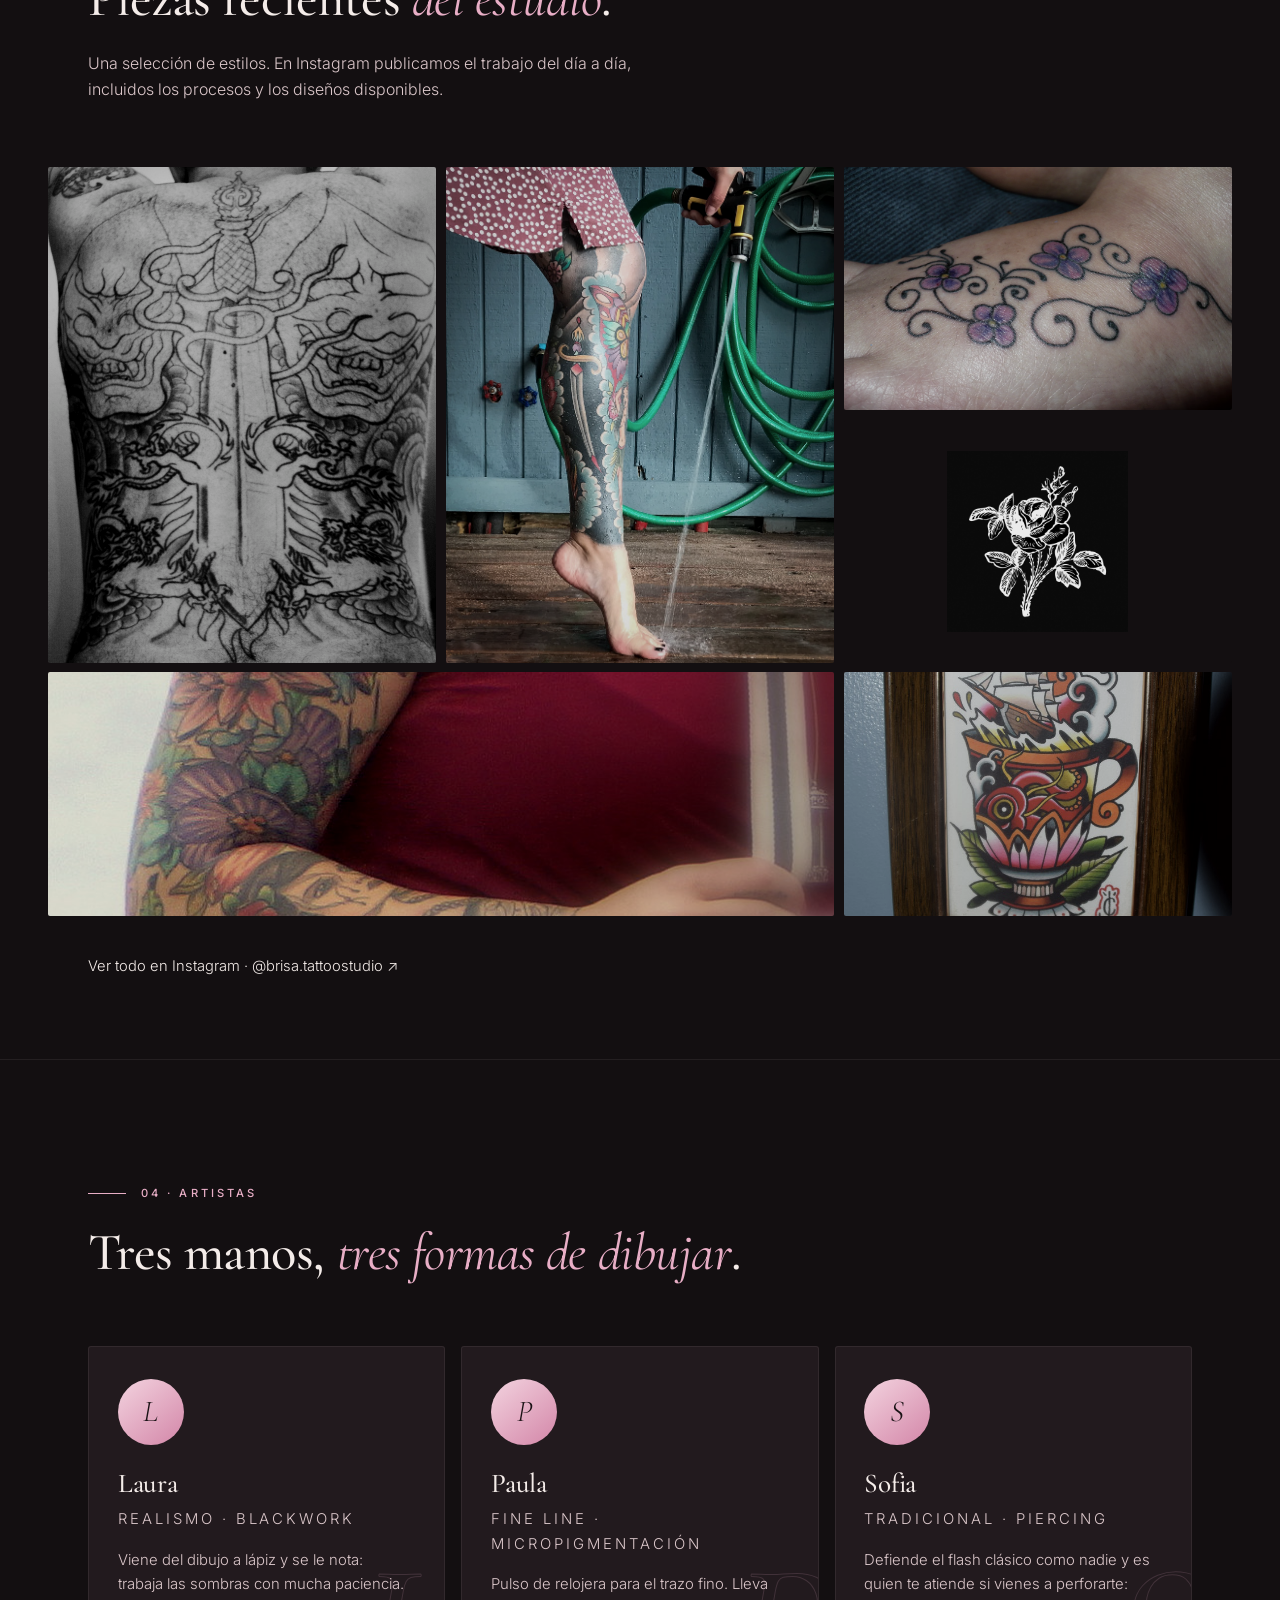
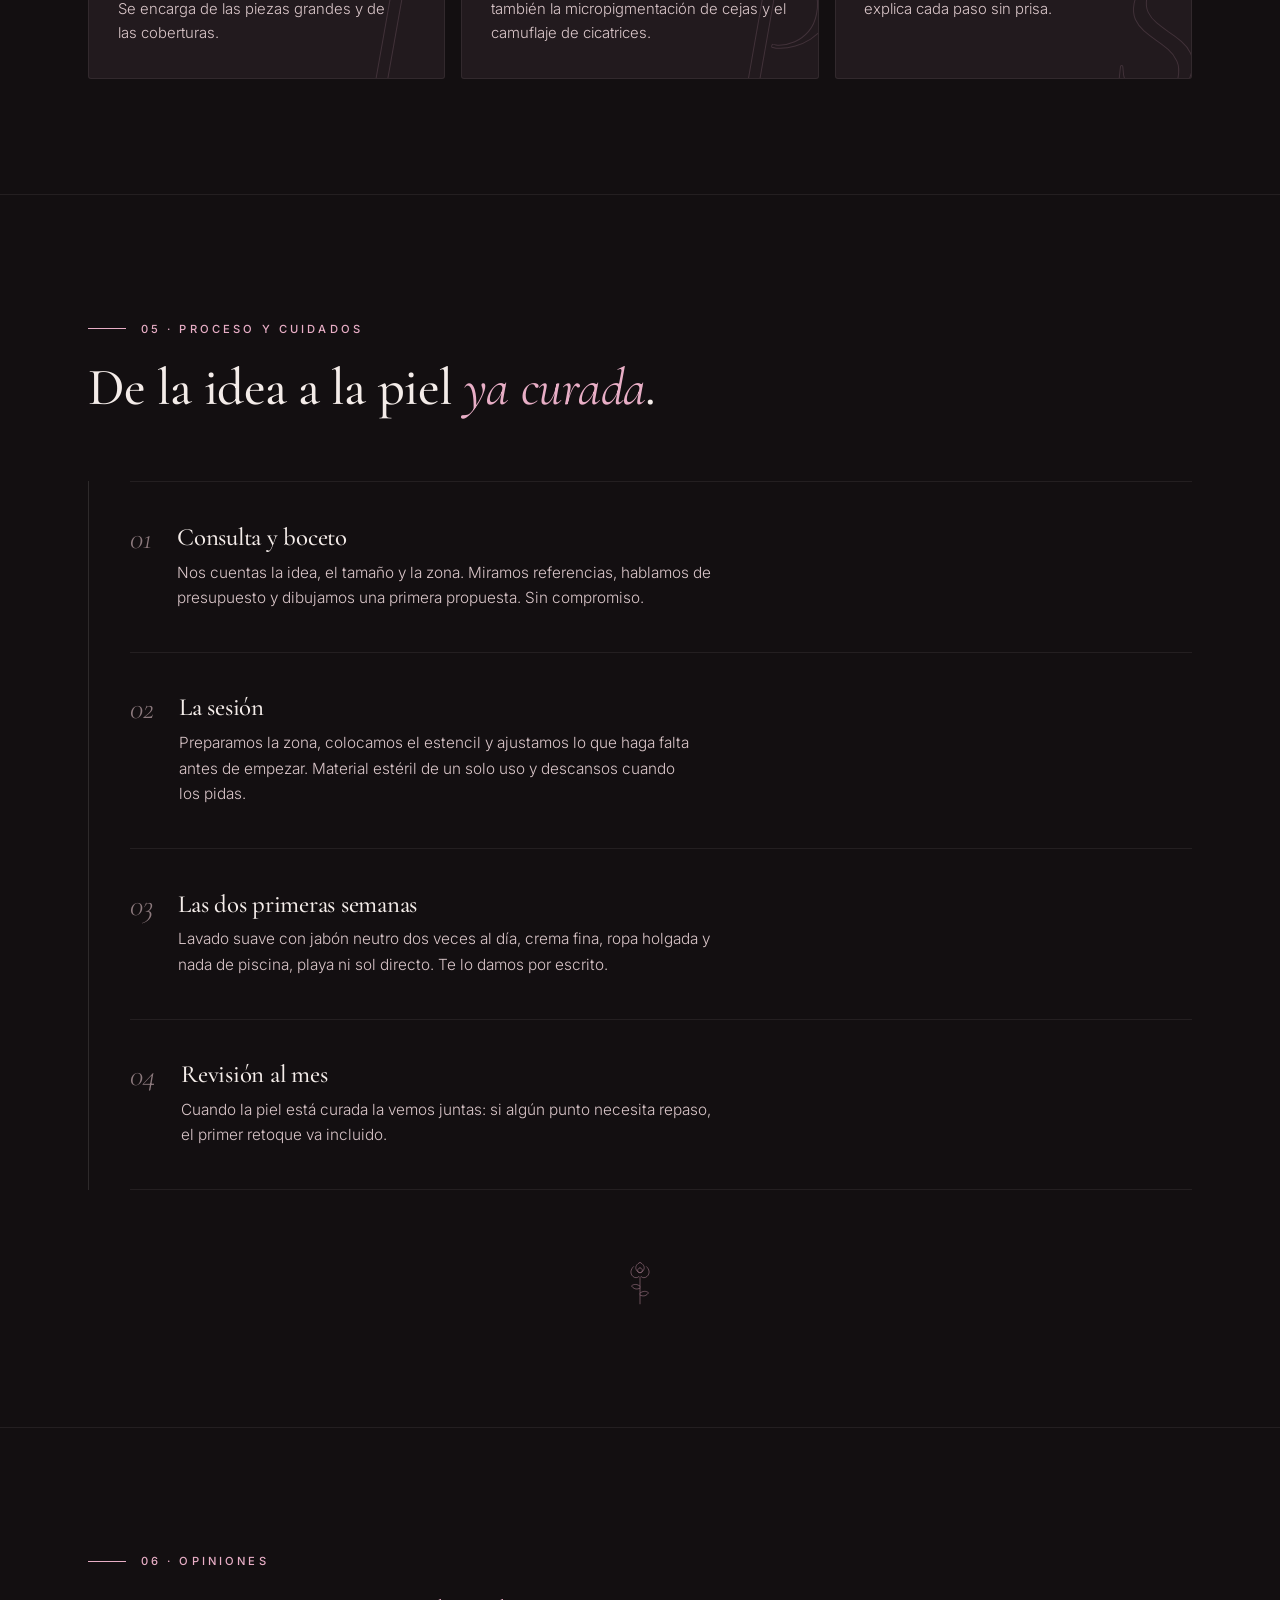
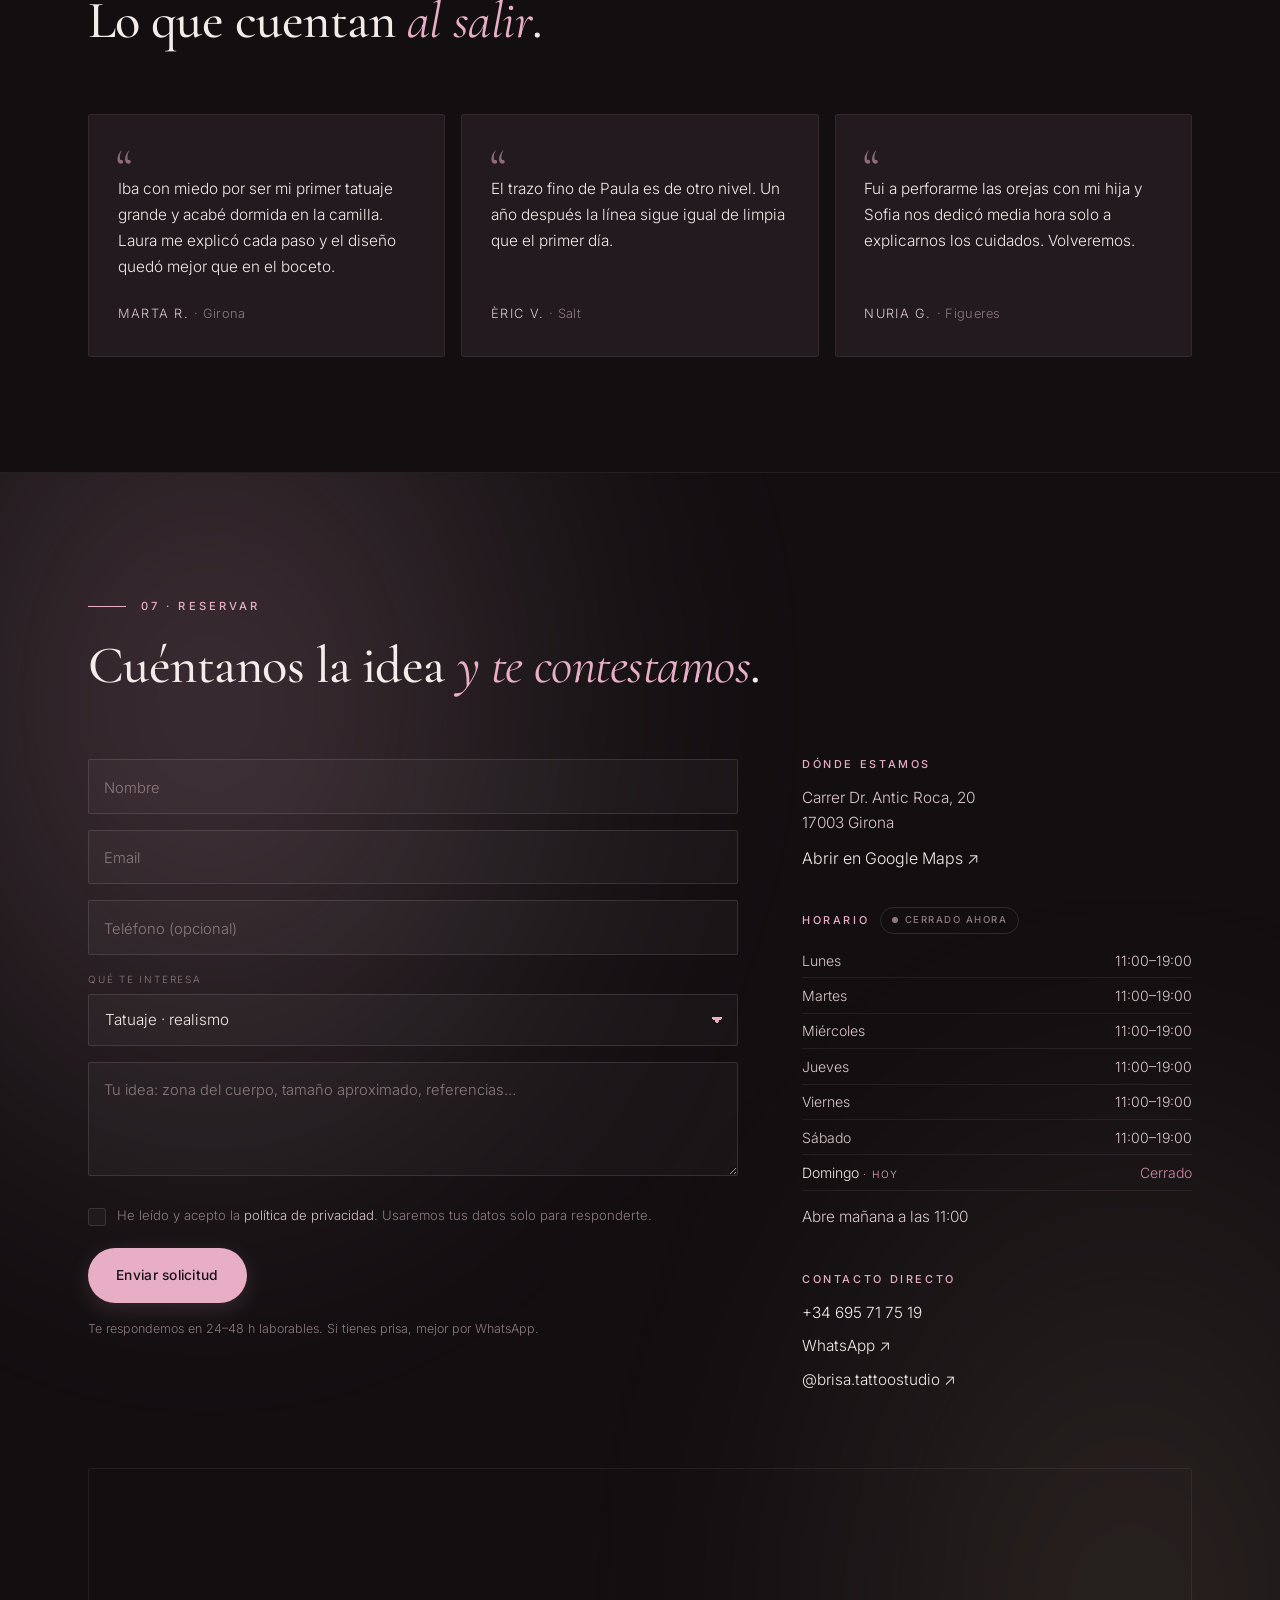
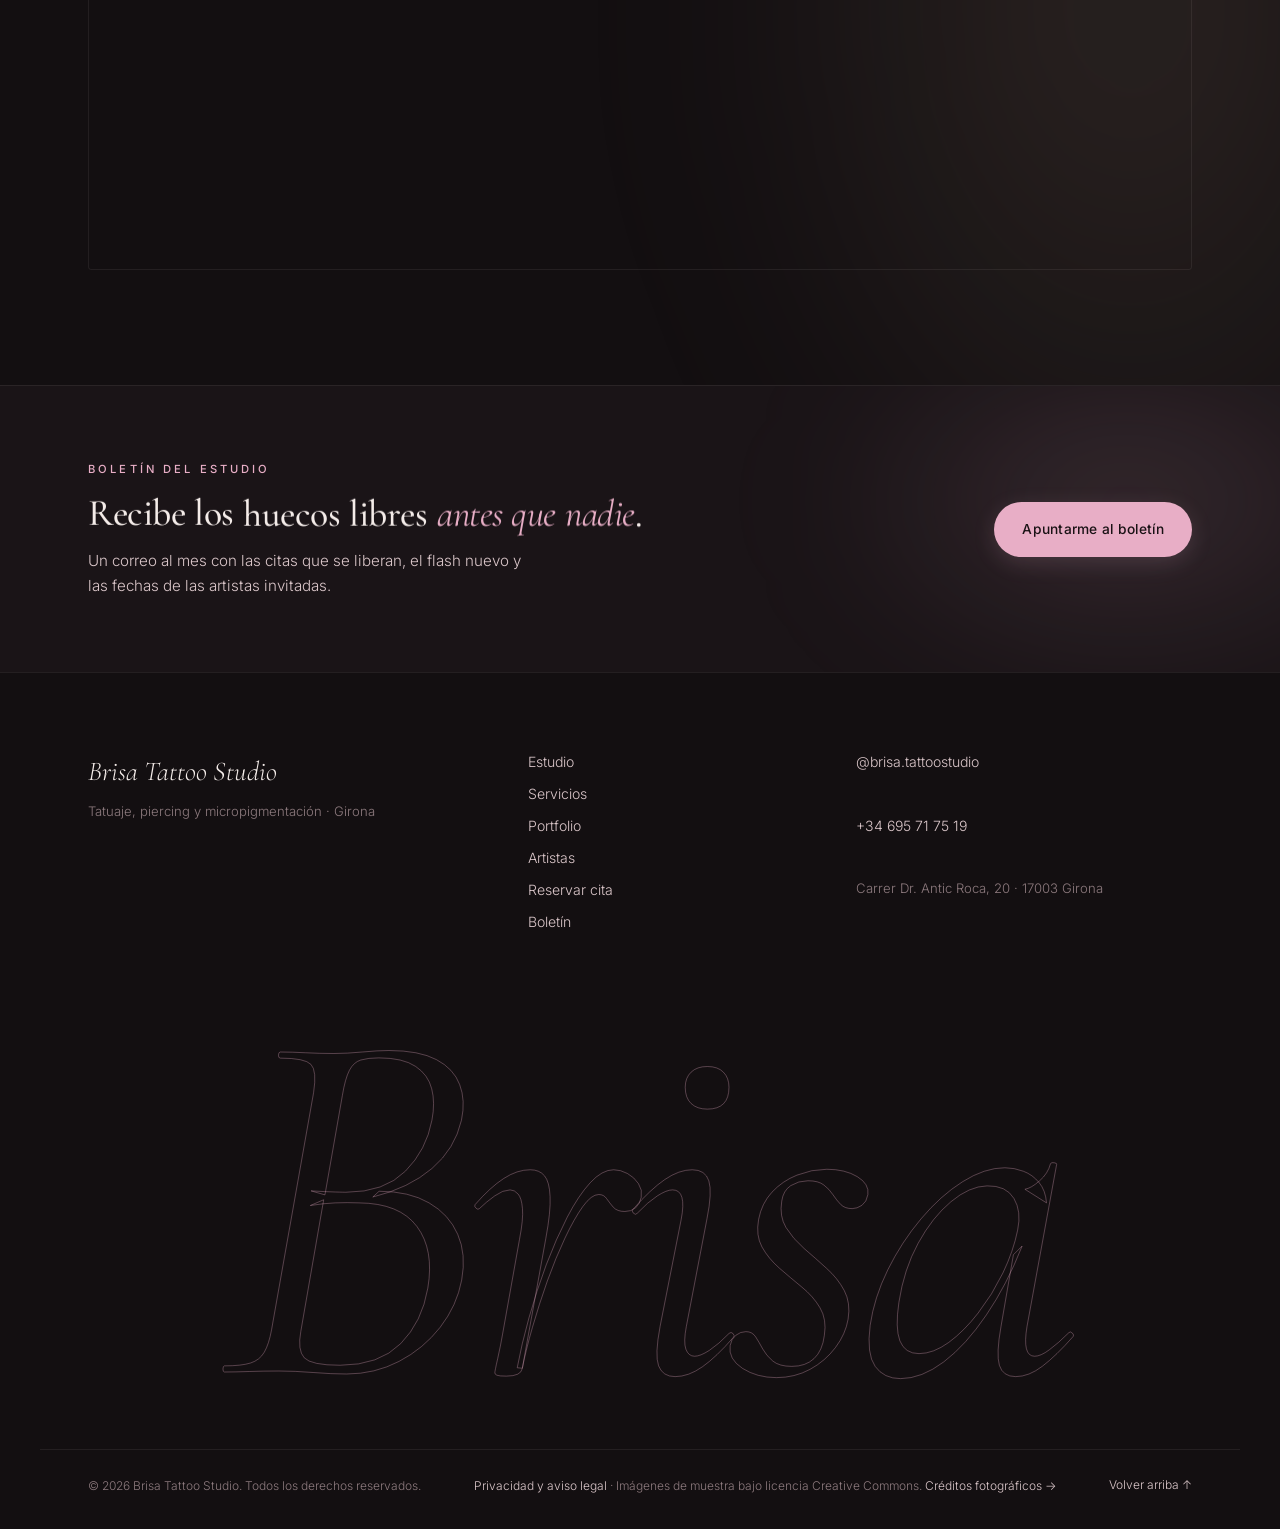
==== commit 0a3f0cd4: "Cursor con forma de máquina de tatuar El cursor pasa a ser una máquina de bobinas en línea fina, con" ====
--- a/index.html
+++ b/index.html
@@ -23,7 +23,7 @@
   <link rel="preconnect" href="https://fonts.gstatic.com" crossorigin />
   <link rel="stylesheet" href="https://fonts.googleapis.com/css2?family=Cormorant+Garamond:ital,wght@0,400;0,500;0,600;1,400;1,500;1,600&family=Inter:wght@300;400;500;600&display=swap" />
 
-  <link rel="stylesheet" href="styles.css?v=20260917" />
+  <link rel="stylesheet" href="styles.css?v=20260917-2" />
 
   <!-- "js": hay JavaScript. "intro": oculta la portada hasta que arranca la
        animación de entrada (con red de seguridad en CSS si el JS fallara). -->
@@ -97,8 +97,29 @@
 
   <!-- Cursor -->
   <div class="cursor" data-cursor-root aria-hidden="true">
-    <span class="cursor-dot"></span>
+    <span class="cursor-ink"></span>
     <span class="cursor-ring"></span>
+    <span class="cursor-machine">
+      <span class="cursor-machine-inner">
+        <svg viewBox="0 0 48 96" fill="none" stroke-linecap="round" stroke-linejoin="round">
+          <path d="M8 11c-5-3-5-10 2-10h8" stroke="#8D7A7E" stroke-width="1.6" />
+          <rect x="6" y="9" width="5" height="32" rx="1.5" fill="#1A1417" stroke="#F4ECE9" stroke-width="1.8" />
+          <rect x="11" y="12" width="29" height="5" rx="1.5" fill="#1A1417" stroke="#F4ECE9" stroke-width="1.8" />
+          <rect x="34" y="3" width="5" height="22" rx="1.5" fill="#1A1417" stroke="#F4ECE9" stroke-width="1.8" />
+          <path d="M36.5 1v5" stroke="#C7A98D" stroke-width="1.8" />
+          <rect x="13" y="19" width="8" height="17" rx="2.5" fill="#E8AEC6" stroke="#F4ECE9" stroke-width="1.8" />
+          <rect x="23" y="19" width="8" height="17" rx="2.5" fill="#E8AEC6" stroke="#F4ECE9" stroke-width="1.8" />
+          <path d="M15 24h4M15 28h4M15 32h4M25 24h4M25 28h4M25 32h4" stroke="#1A1417" stroke-width="1.1" />
+          <rect x="6" y="36" width="30" height="5" rx="1.5" fill="#1A1417" stroke="#F4ECE9" stroke-width="1.8" />
+          <rect x="18" y="41" width="12" height="7" rx="1.5" fill="#1A1417" stroke="#F4ECE9" stroke-width="1.8" />
+          <rect x="21.5" y="48" width="5" height="14" fill="#1A1417" stroke="#F4ECE9" stroke-width="1.8" />
+          <rect x="18.5" y="62" width="11" height="18" rx="4.5" fill="#1A1417" stroke="#F4ECE9" stroke-width="1.8" />
+          <path d="M20.5 66.5h7M20.5 70.5h7M20.5 74.5h7" stroke="#8D7A7E" stroke-width="1.2" />
+          <path d="M20 80h8l-2.6 10h-2.8Z" fill="#1A1417" stroke="#F4ECE9" stroke-width="1.8" />
+          <path d="M24 90v5" stroke="#E8AEC6" stroke-width="2" />
+        </svg>
+      </span>
+    </span>
   </div>
 
   <!-- Nav -->
@@ -770,7 +791,7 @@
 
   <script defer src="lib/gsap.min.js"></script>
   <script defer src="lib/ScrollTrigger.min.js"></script>
-  <script defer src="lib/manifest.js?v=20260917"></script>
-  <script defer src="main.js?v=20260917"></script>
+  <script defer src="lib/manifest.js?v=20260917-2"></script>
+  <script defer src="main.js?v=20260917-2"></script>
 </body>
 </html>
--- a/styles.css
+++ b/styles.css
@@ -303,36 +303,71 @@
   position: fixed; top: 0; left: 0; z-index: 9998;
   display: none;
   pointer-events: none;
-  mix-blend-mode: difference;
   opacity: 0;
-  transition: opacity 0.25s var(--ease-out);
+  transition: opacity 0.3s var(--ease-out);
 }
 .cursor.is-ready { opacity: 1; }
+/* Sobre campos de texto manda el cursor nativo, para escribir con comodidad */
+.cursor.is-ready.is-text { opacity: 0; }
 @media (hover: hover) and (pointer: fine) { .cursor { display: block; } }
-.cursor-dot, .cursor-ring {
+.cursor-ring, .cursor-machine, .cursor-ink {
   position: fixed; top: 0; left: 0; pointer-events: none; will-change: transform;
 }
-.cursor-dot {
-  width: 5px; height: 5px; margin: -2.5px;
-  background: var(--cream); border-radius: 50%;
-}
+
+/* Halo que sigue a la punta de la aguja con un poco de retraso */
 .cursor-ring {
-  width: 34px; height: 34px; margin: -17px;
-  border: 1px solid rgba(244, 236, 233, 0.8); border-radius: 50%;
-  transition: width 0.35s var(--ease-out), height 0.35s var(--ease-out), margin 0.35s var(--ease-out);
-}
-.cursor.is-interactive .cursor-ring { width: 54px; height: 54px; margin: -27px; }
-.cursor.is-media { mix-blend-mode: normal; }
-.cursor.is-media .cursor-dot { opacity: 0; }
+  width: 26px; height: 26px; margin: -13px;
+  border: 1px solid rgba(244, 236, 233, 0.5); border-radius: 50%;
+  transition: width 0.45s var(--ease-out), height 0.45s var(--ease-out), margin 0.45s var(--ease-out),
+              background-color 0.4s, border-color 0.4s;
+}
+.cursor.is-interactive .cursor-ring { width: 52px; height: 52px; margin: -26px; border-color: var(--accent); }
 .cursor.is-media .cursor-ring {
-  width: 88px; height: 88px; margin: -44px;
+  width: 92px; height: 92px; margin: -46px;
   border-color: var(--accent);
   background: rgba(232, 174, 198, 0.1);
   backdrop-filter: blur(2px);
 }
-.cursor-dot { transition: opacity 0.3s var(--ease-out); }
-.cursor-ring { transition: width 0.45s var(--ease-out), height 0.45s var(--ease-out), margin 0.45s var(--ease-out), background-color 0.4s, border-color 0.4s; }
-.has-cursor, .has-cursor a, .has-cursor button, .has-cursor .gallery-item { cursor: none; }
+
+/* Máquina de tatuar: la punta de la aguja coincide exactamente con el puntero.
+   Se inclina con el movimiento (--tilt) y se hunde al hacer clic (--press). */
+.cursor-machine { width: 0; height: 0; }
+.cursor-machine-inner {
+  position: absolute; left: -20px; top: -79px;
+  width: 40px; height: 80px;
+  transform-origin: 20px 79px;
+  transform: rotate(calc(24deg + var(--tilt, 0deg))) scale(var(--press, 1));
+  transition: transform 0.18s var(--ease-out);
+  filter: drop-shadow(0 8px 12px rgba(0, 0, 0, 0.5));
+}
+.cursor-machine-inner svg { display: block; width: 100%; height: 100%; overflow: visible; }
+.cursor.is-pressed { --press: 0.86; }
+
+/* Encendida: vibra sobre lo que se puede pulsar */
+.cursor.is-interactive .cursor-machine-inner svg { animation: machineBuzz 0.08s steps(2) infinite; }
+@keyframes machineBuzz {
+  0%   { transform: translate(0, 0); }
+  50%  { transform: translate(0.6px, -0.7px); }
+  100% { transform: translate(-0.5px, 0.5px); }
+}
+
+/* Punto de tinta al hacer clic */
+.cursor-ink { width: 0; height: 0; }
+.cursor-ink::after {
+  content: ""; position: absolute; left: -5px; top: -5px;
+  width: 10px; height: 10px; border-radius: 50%;
+  background: var(--accent);
+  opacity: 0; transform: scale(0.2);
+}
+.cursor-ink.is-splash::after { animation: inkSplash 0.65s cubic-bezier(0.16, 1, 0.3, 1); }
+@keyframes inkSplash {
+  0%   { opacity: 0.9; transform: scale(0.2); }
+  100% { opacity: 0; transform: scale(4.2); }
+}
+
+.has-cursor, .has-cursor a, .has-cursor button, .has-cursor .gallery-item,
+.has-cursor label, .has-cursor select, .has-cursor input[type="checkbox"] { cursor: none; }
+.has-cursor input:not([type="checkbox"]), .has-cursor textarea { cursor: text; }
 
 /* =============================================================
    7. Nav
@@ -1448,6 +1483,7 @@
    ============================================================= */
 @media (prefers-reduced-motion: reduce) {
   .hero-dot { animation: none; }
+  .cursor.is-interactive .cursor-machine-inner svg { animation: none; }
   /* La banda sigue moviéndose, pero mucho más despacio */
   .marquee-track { animation-duration: 120s; }
   .marquee-row-rev .marquee-track { animation-duration: 150s; }
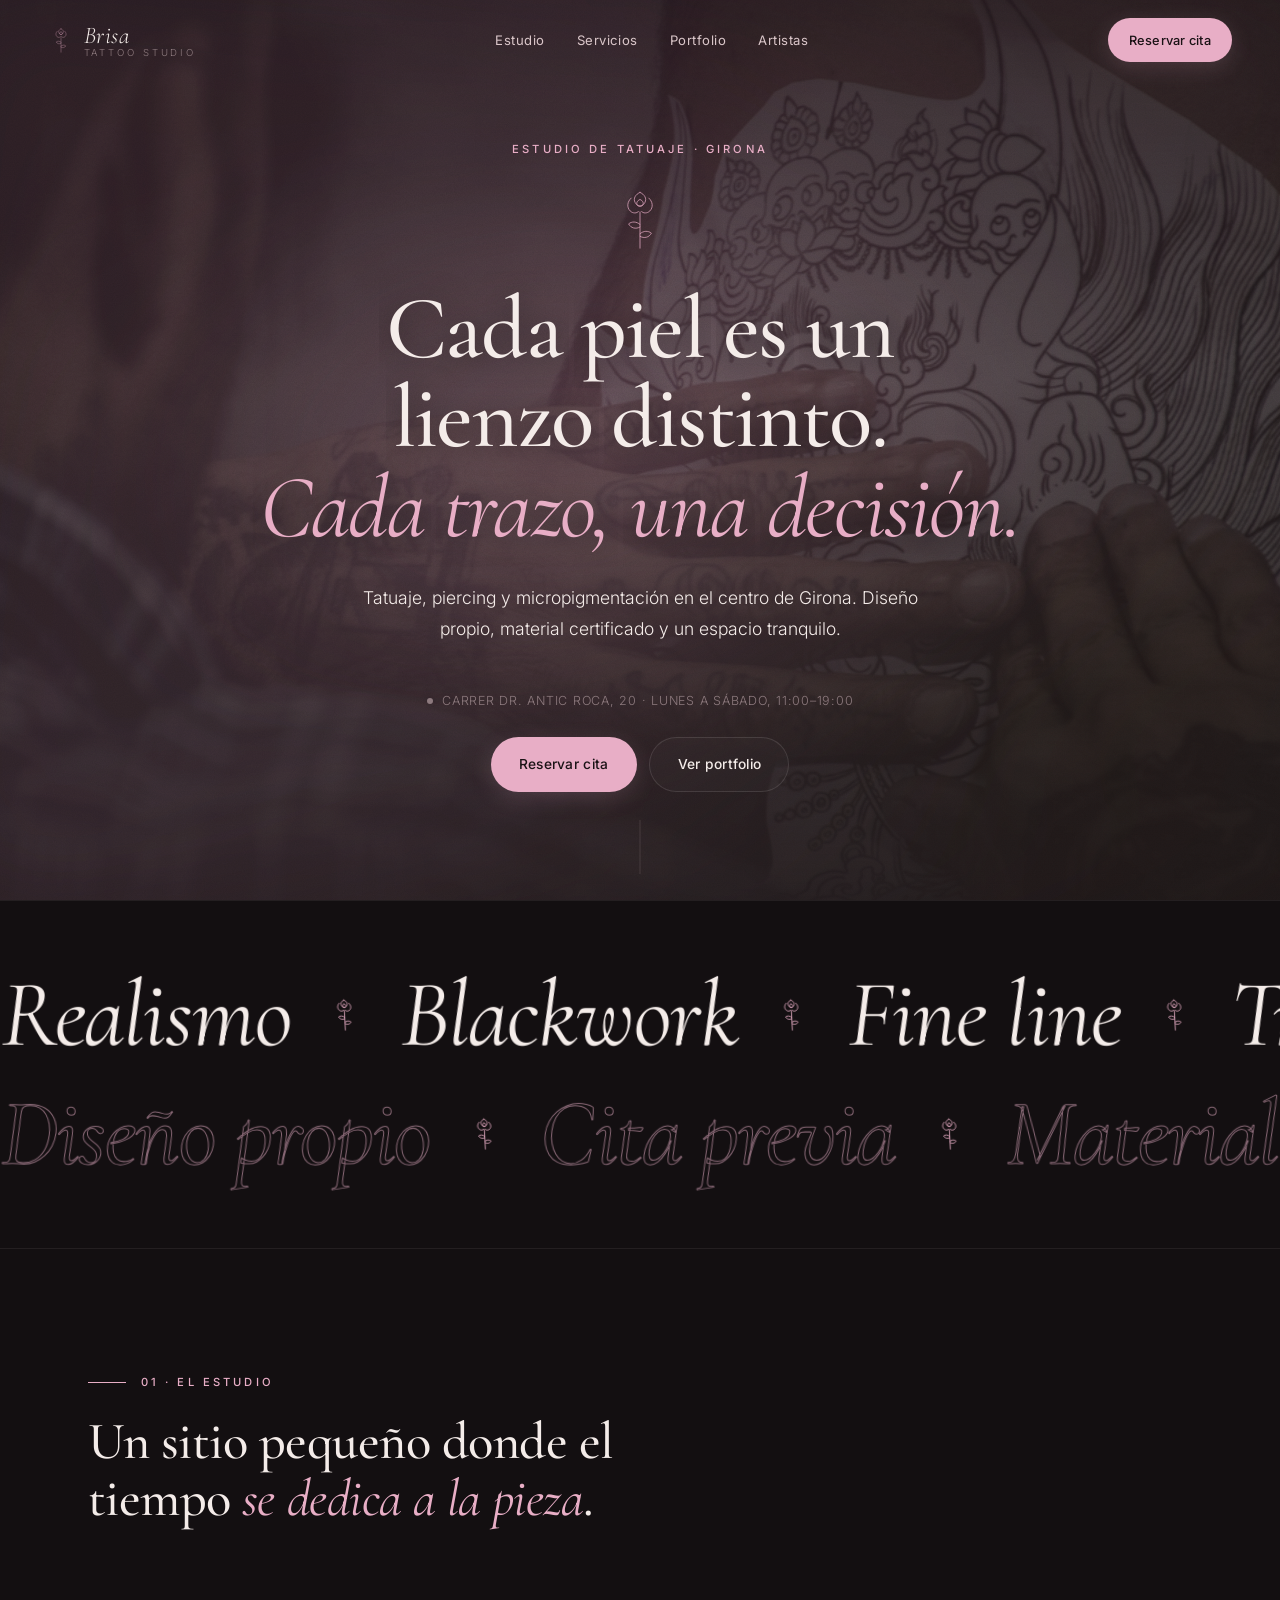
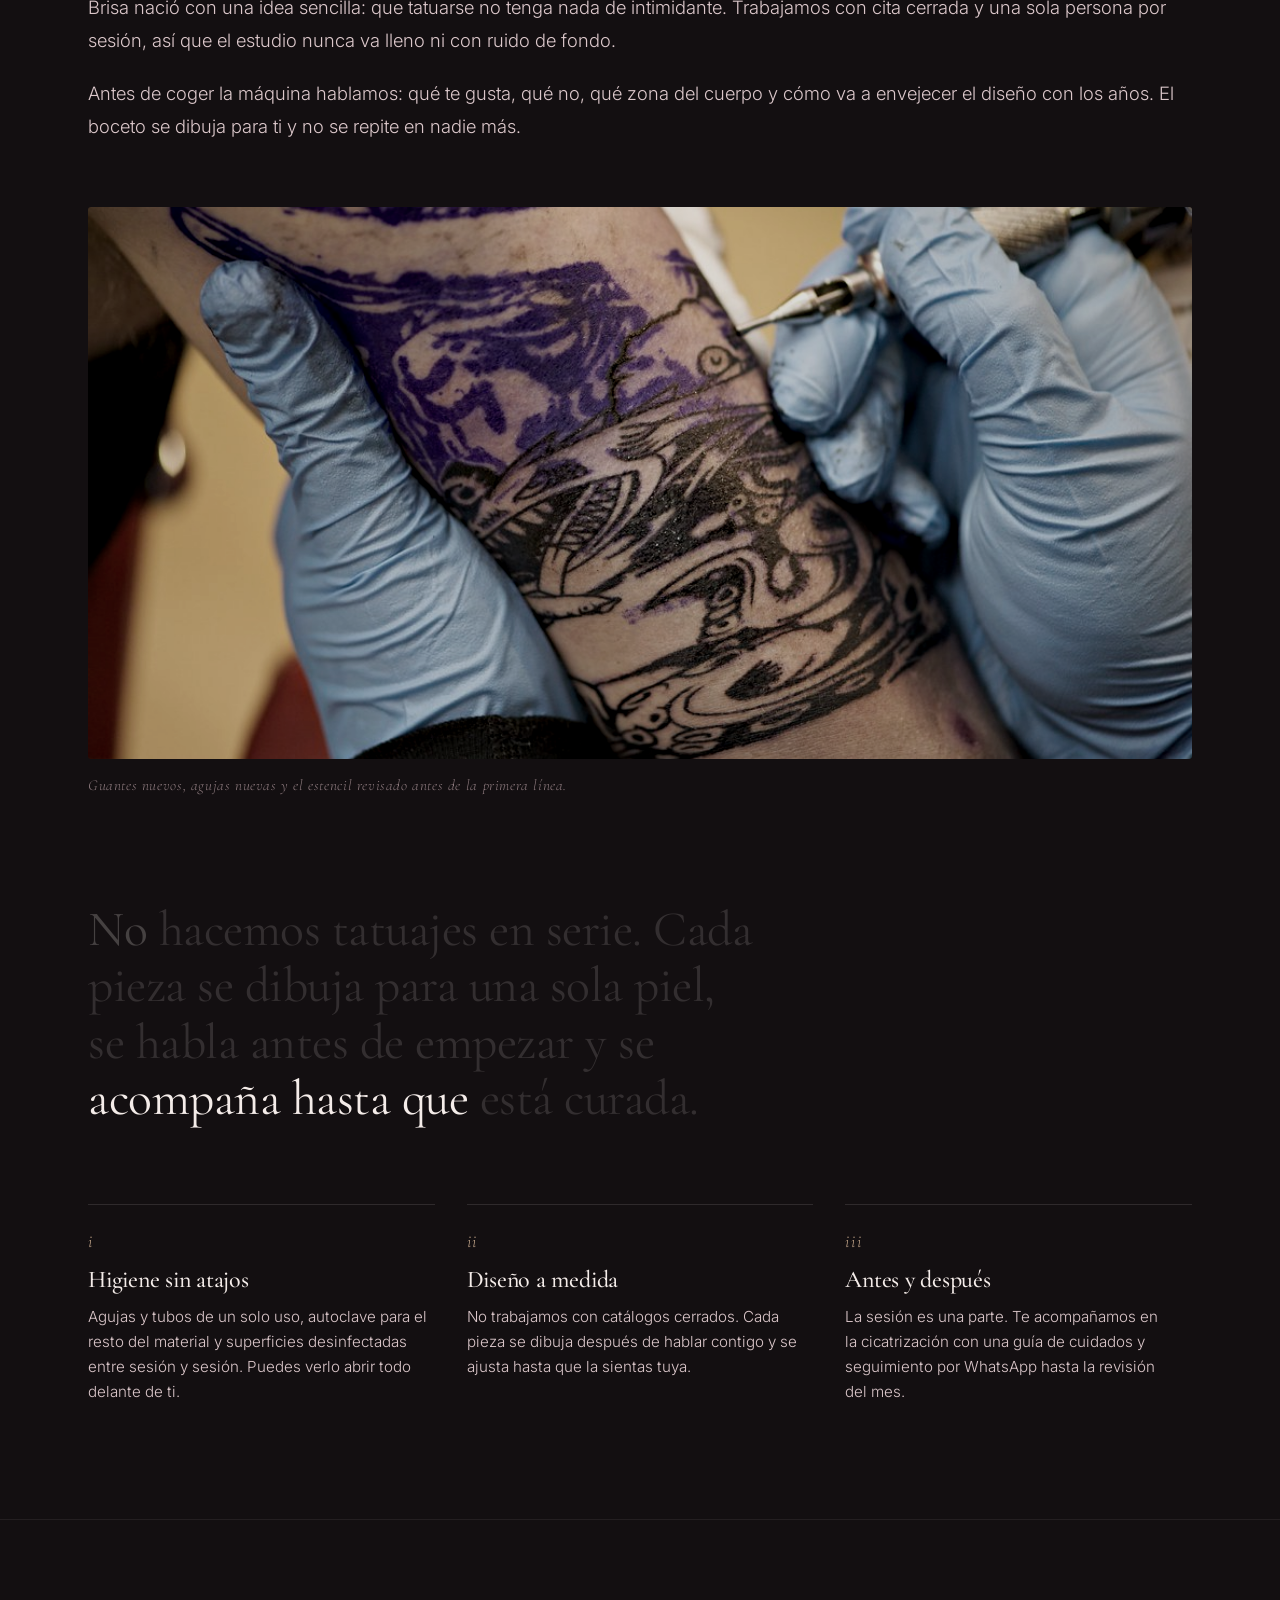
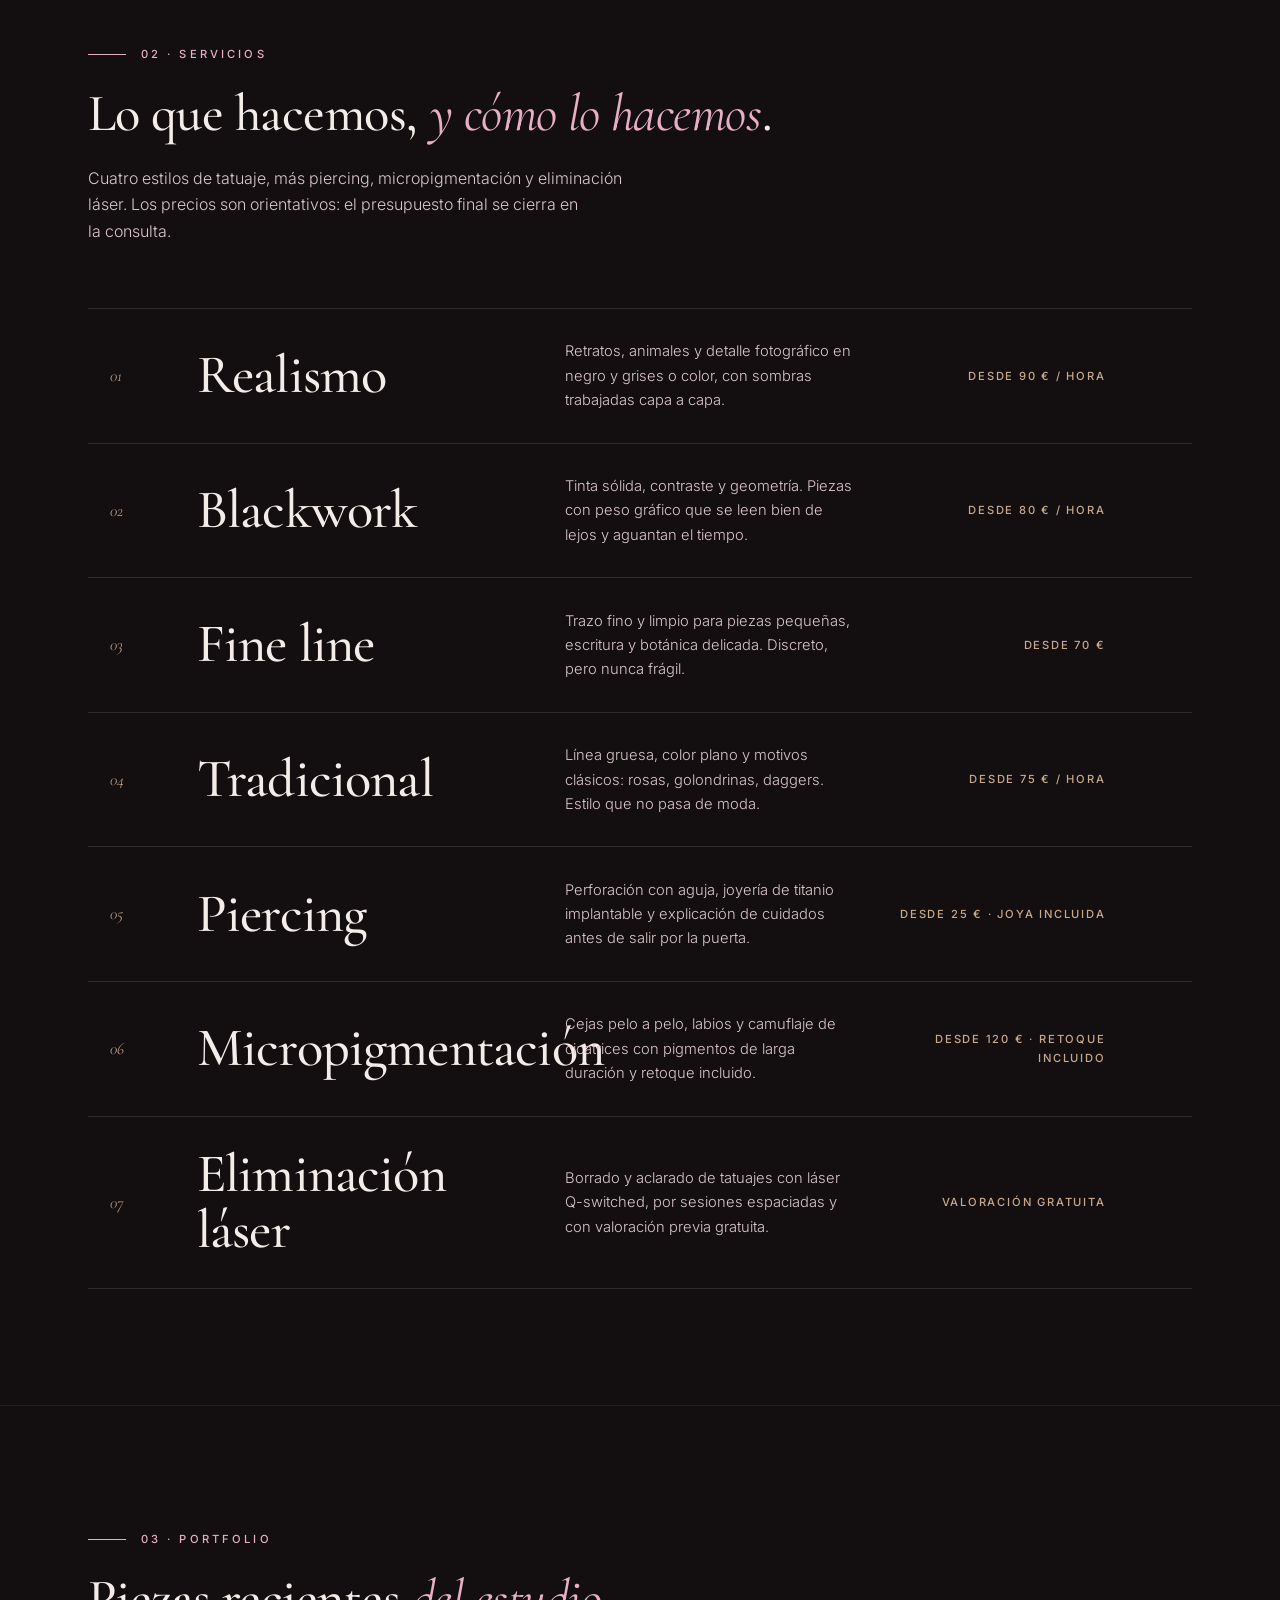
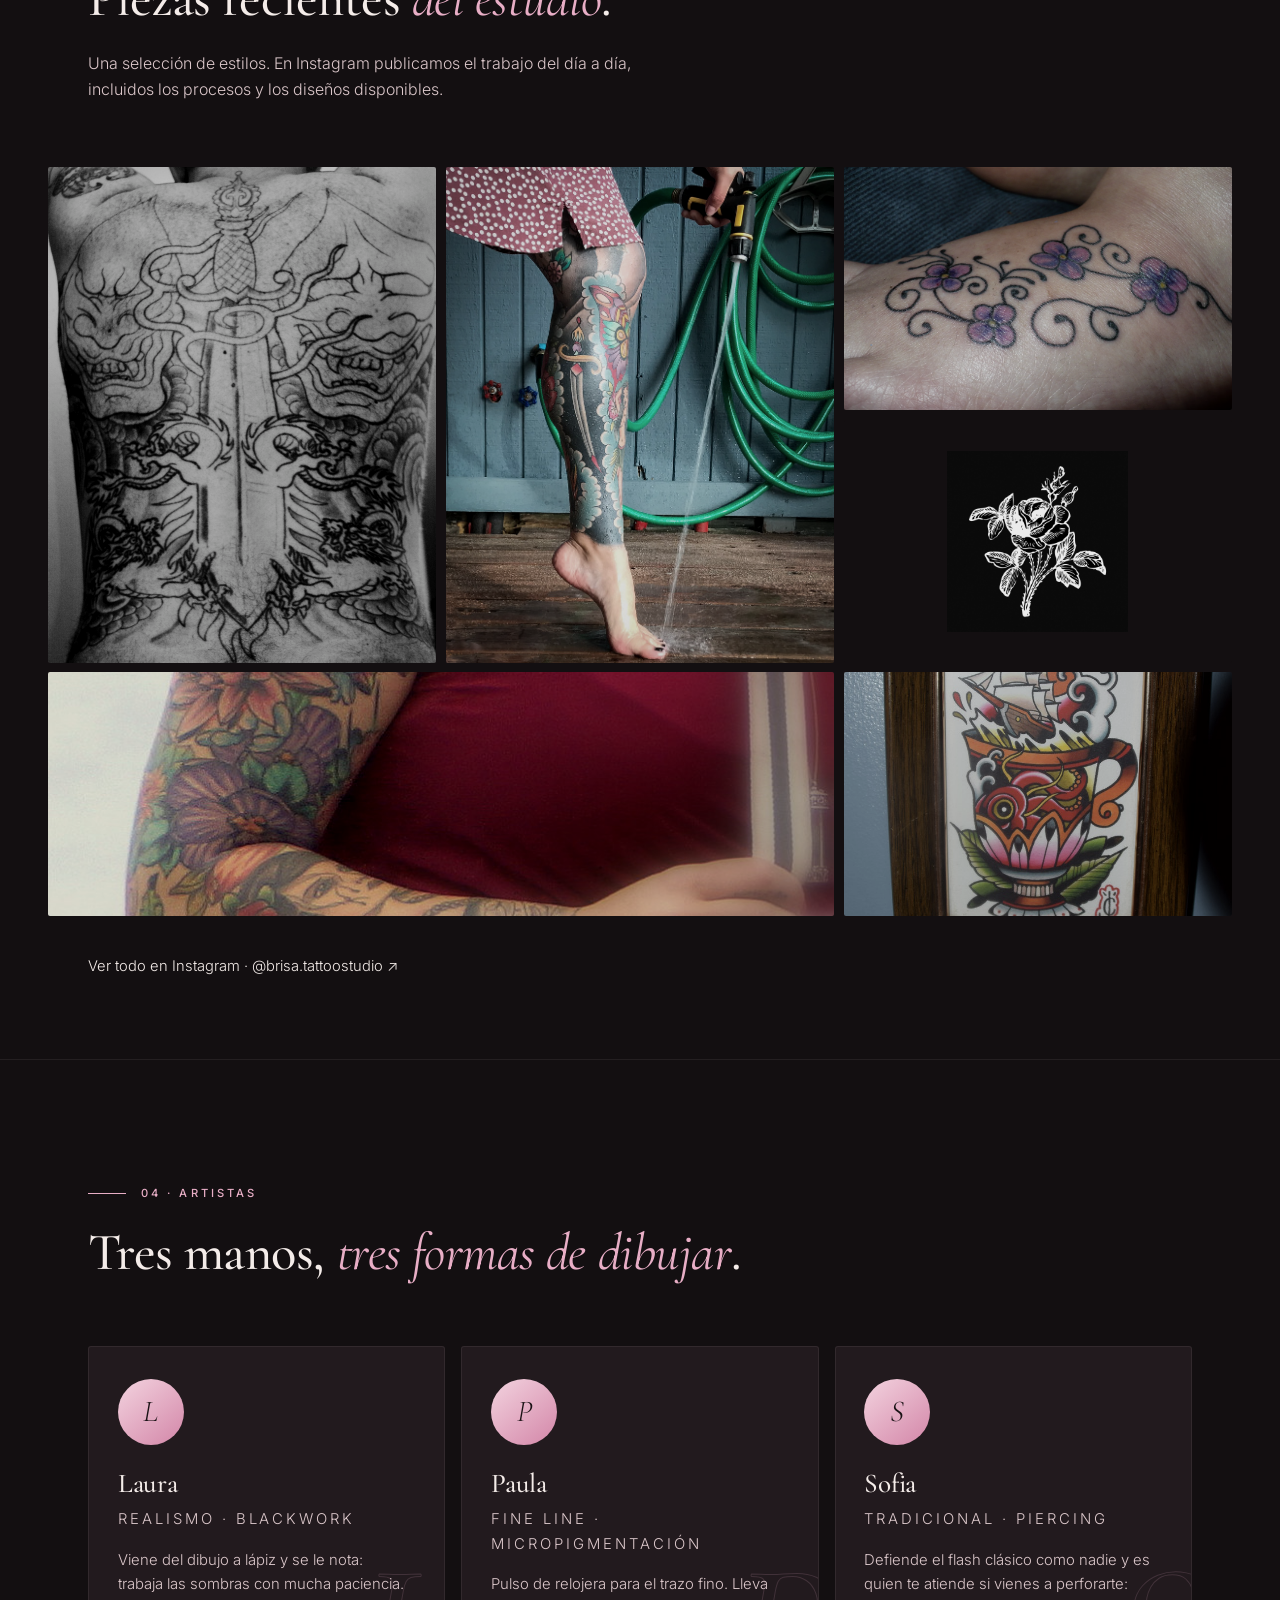
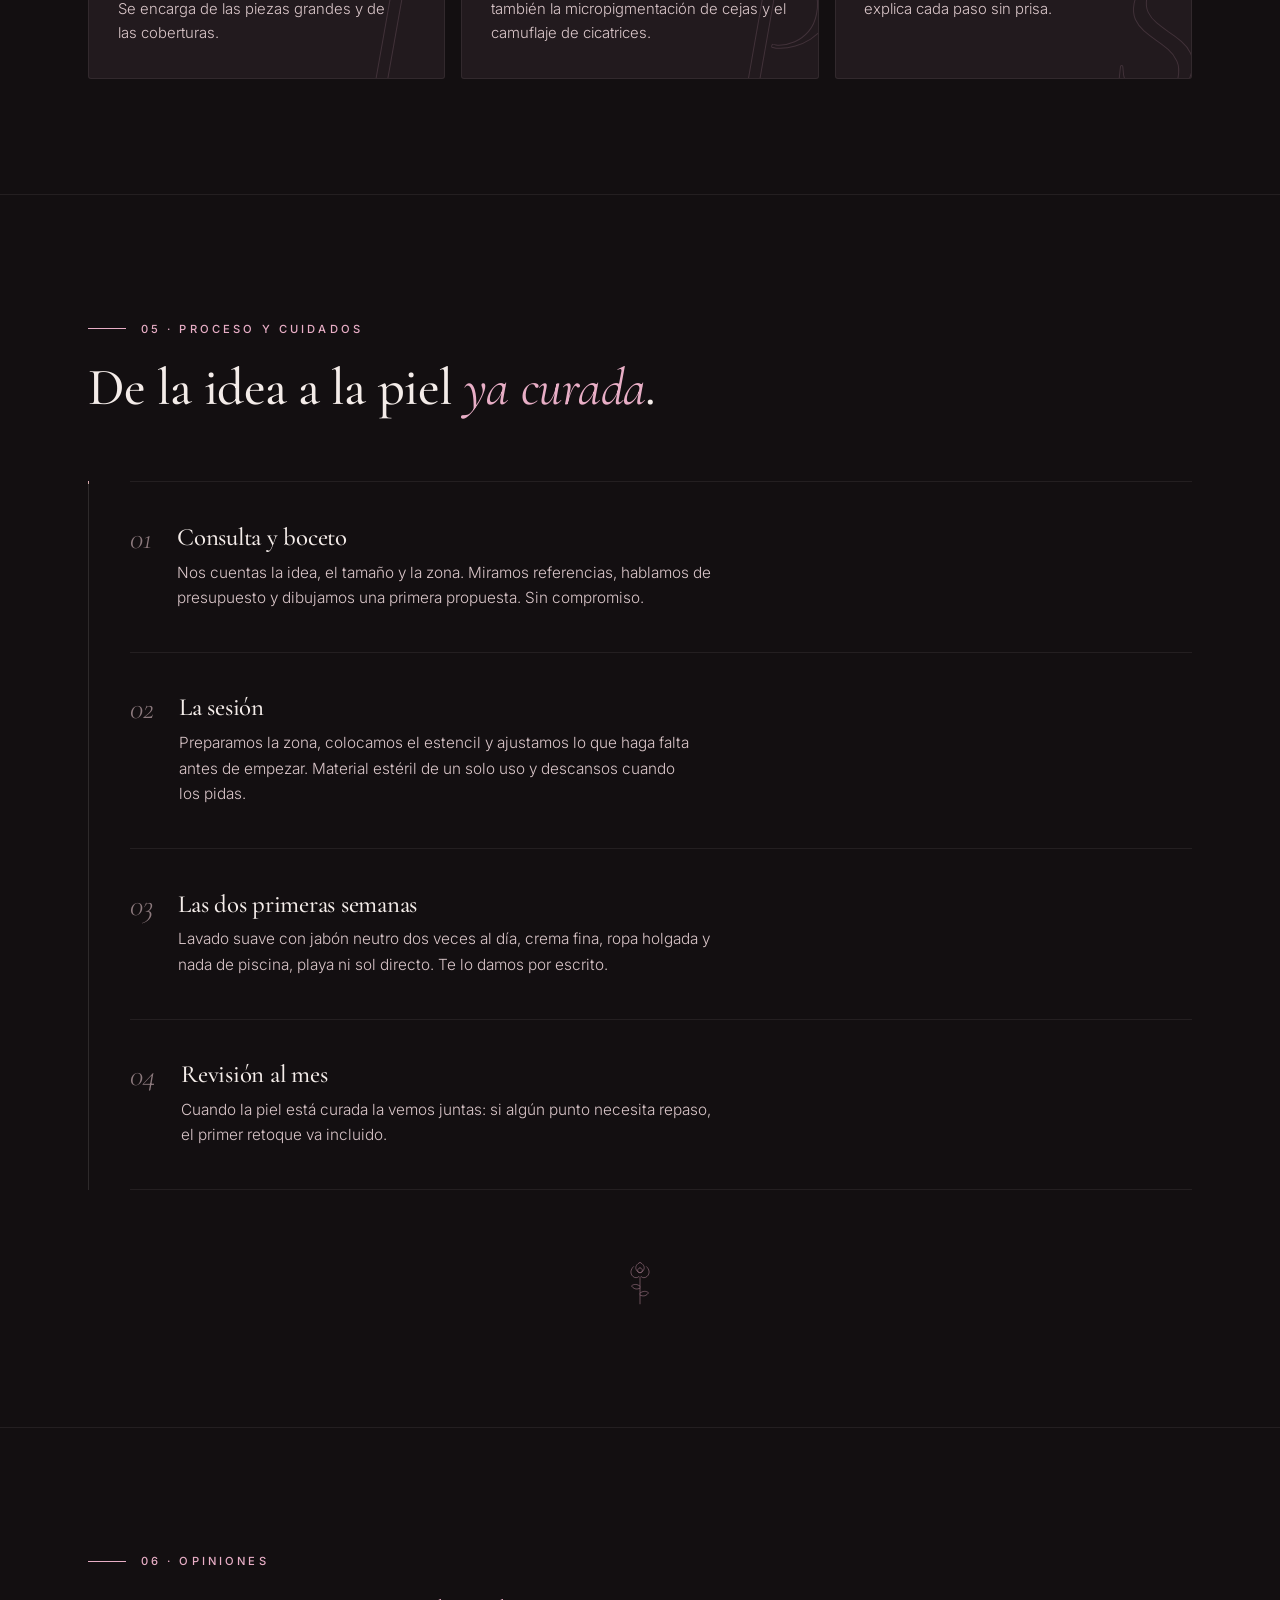
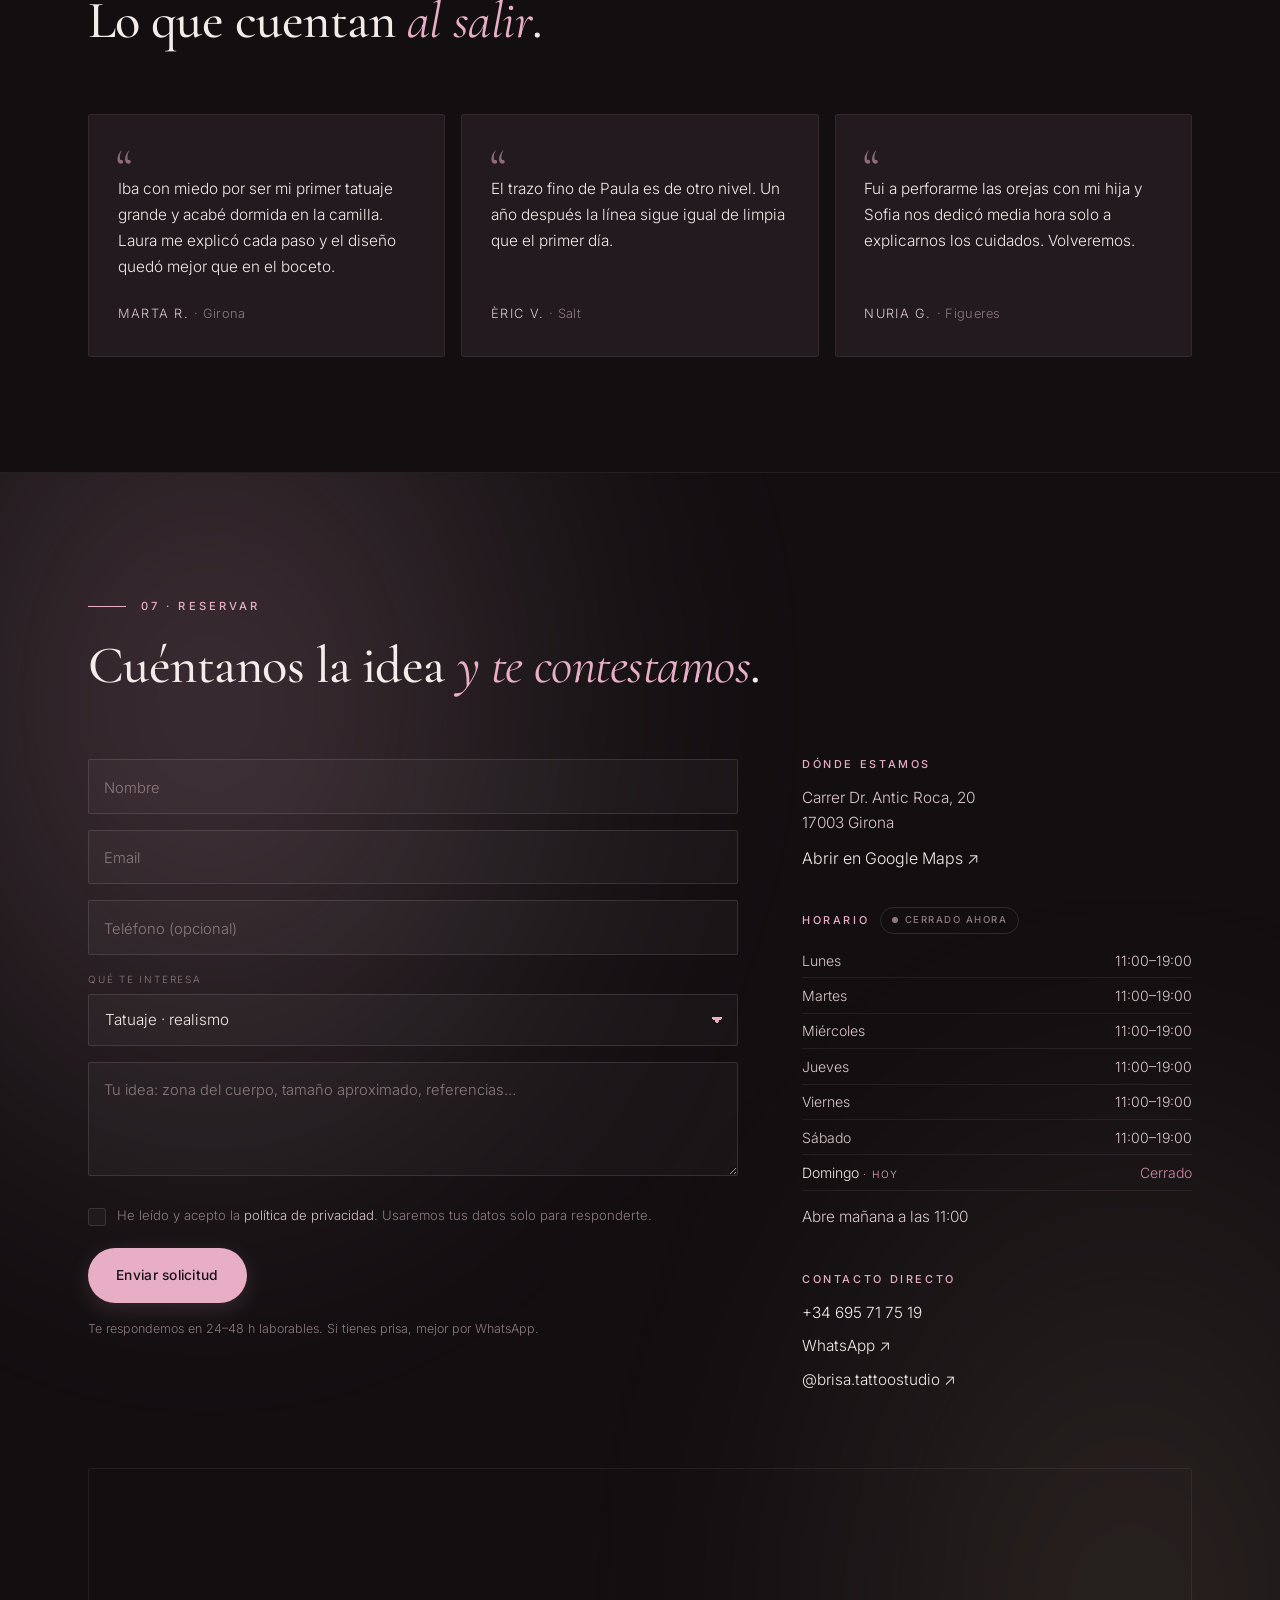
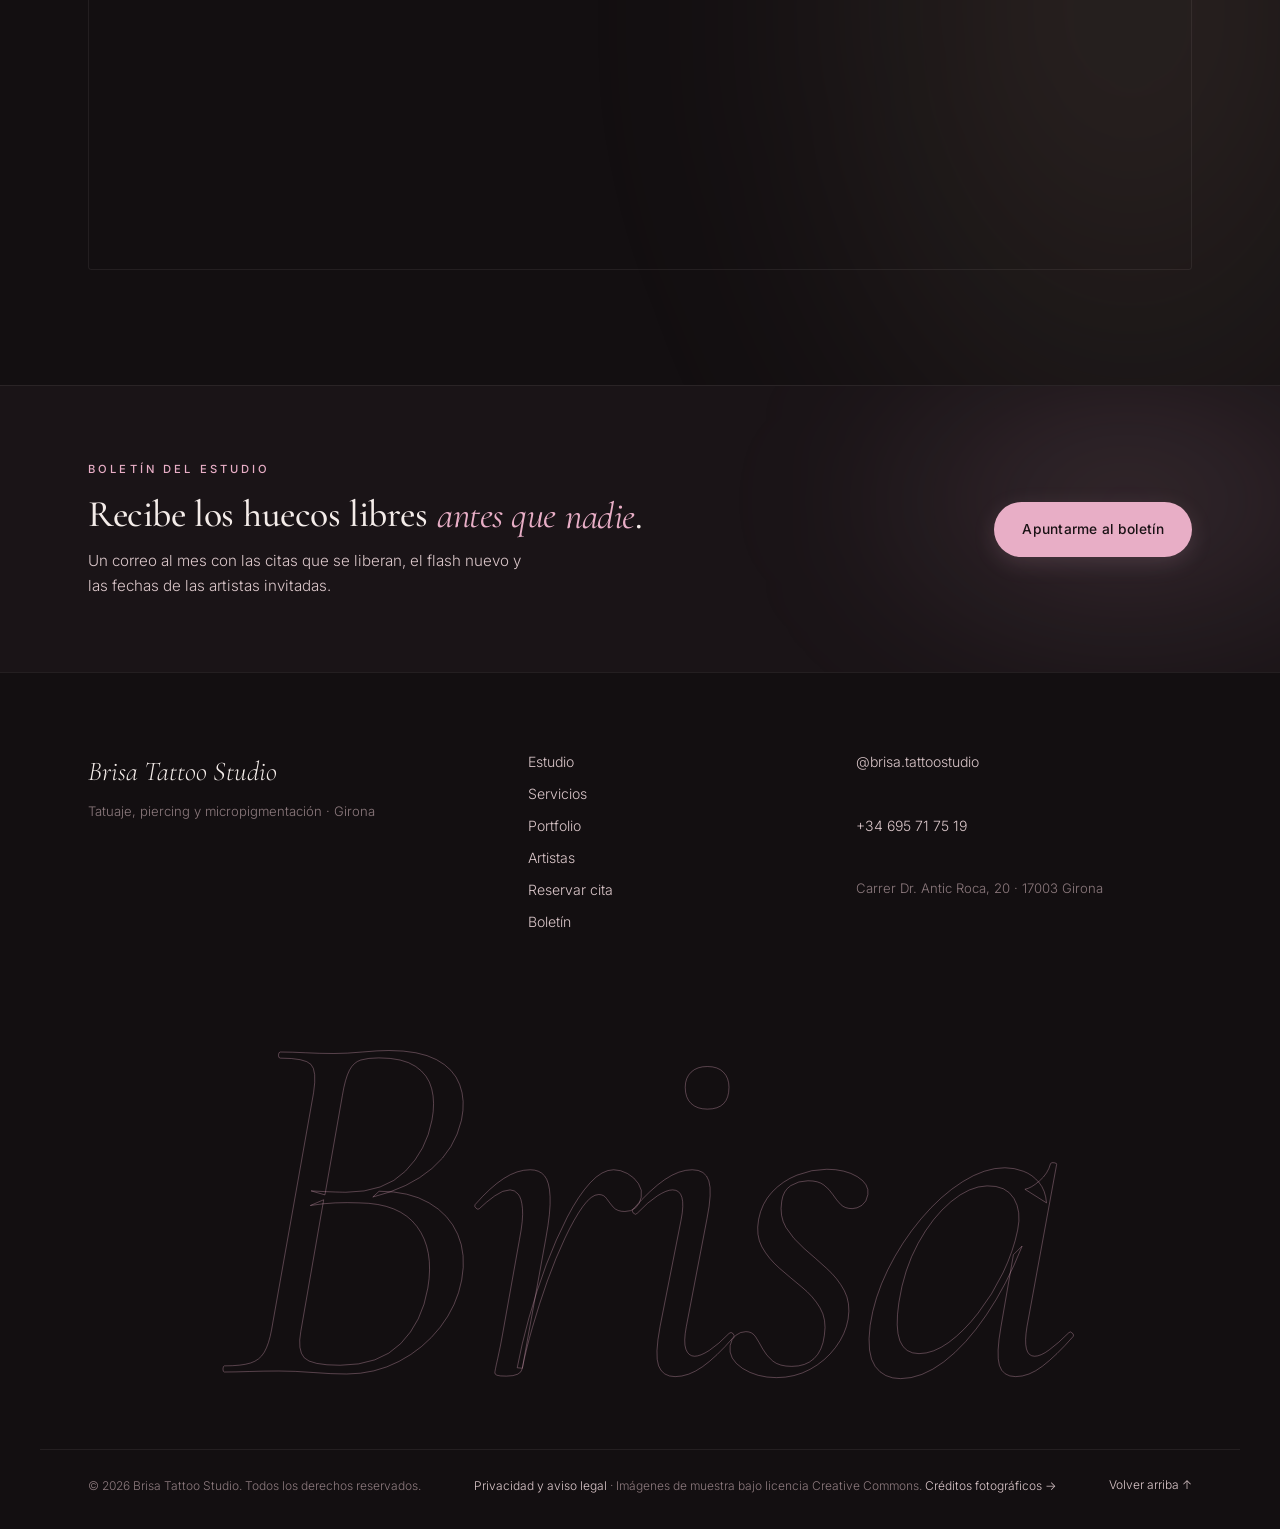
==== commit e71aefde: "Cursor de máquina de tatuar más pequeño Pasa de 40×80 a 28×56 px con el halo proporcionalmente menor" ====
--- a/index.html
+++ b/index.html
@@ -23,7 +23,7 @@
   <link rel="preconnect" href="https://fonts.gstatic.com" crossorigin />
   <link rel="stylesheet" href="https://fonts.googleapis.com/css2?family=Cormorant+Garamond:ital,wght@0,400;0,500;0,600;1,400;1,500;1,600&family=Inter:wght@300;400;500;600&display=swap" />
 
-  <link rel="stylesheet" href="styles.css?v=20260917-2" />
+  <link rel="stylesheet" href="styles.css?v=20260917-3" />
 
   <!-- "js": hay JavaScript. "intro": oculta la portada hasta que arranca la
        animación de entrada (con red de seguridad en CSS si el JS fallara). -->
@@ -102,21 +102,21 @@
     <span class="cursor-machine">
       <span class="cursor-machine-inner">
         <svg viewBox="0 0 48 96" fill="none" stroke-linecap="round" stroke-linejoin="round">
-          <path d="M8 11c-5-3-5-10 2-10h8" stroke="#8D7A7E" stroke-width="1.6" />
-          <rect x="6" y="9" width="5" height="32" rx="1.5" fill="#1A1417" stroke="#F4ECE9" stroke-width="1.8" />
-          <rect x="11" y="12" width="29" height="5" rx="1.5" fill="#1A1417" stroke="#F4ECE9" stroke-width="1.8" />
-          <rect x="34" y="3" width="5" height="22" rx="1.5" fill="#1A1417" stroke="#F4ECE9" stroke-width="1.8" />
-          <path d="M36.5 1v5" stroke="#C7A98D" stroke-width="1.8" />
-          <rect x="13" y="19" width="8" height="17" rx="2.5" fill="#E8AEC6" stroke="#F4ECE9" stroke-width="1.8" />
-          <rect x="23" y="19" width="8" height="17" rx="2.5" fill="#E8AEC6" stroke="#F4ECE9" stroke-width="1.8" />
-          <path d="M15 24h4M15 28h4M15 32h4M25 24h4M25 28h4M25 32h4" stroke="#1A1417" stroke-width="1.1" />
-          <rect x="6" y="36" width="30" height="5" rx="1.5" fill="#1A1417" stroke="#F4ECE9" stroke-width="1.8" />
-          <rect x="18" y="41" width="12" height="7" rx="1.5" fill="#1A1417" stroke="#F4ECE9" stroke-width="1.8" />
-          <rect x="21.5" y="48" width="5" height="14" fill="#1A1417" stroke="#F4ECE9" stroke-width="1.8" />
-          <rect x="18.5" y="62" width="11" height="18" rx="4.5" fill="#1A1417" stroke="#F4ECE9" stroke-width="1.8" />
-          <path d="M20.5 66.5h7M20.5 70.5h7M20.5 74.5h7" stroke="#8D7A7E" stroke-width="1.2" />
-          <path d="M20 80h8l-2.6 10h-2.8Z" fill="#1A1417" stroke="#F4ECE9" stroke-width="1.8" />
-          <path d="M24 90v5" stroke="#E8AEC6" stroke-width="2" />
+          <path d="M8 11c-5-3-5-10 2-10h8" stroke="#8D7A7E" stroke-width="2" />
+          <rect x="6" y="9" width="5" height="32" rx="1.5" fill="#1A1417" stroke="#F4ECE9" stroke-width="2.4" />
+          <rect x="11" y="12" width="29" height="5" rx="1.5" fill="#1A1417" stroke="#F4ECE9" stroke-width="2.4" />
+          <rect x="34" y="3" width="5" height="22" rx="1.5" fill="#1A1417" stroke="#F4ECE9" stroke-width="2.4" />
+          <path d="M36.5 1v5" stroke="#C7A98D" stroke-width="2.4" />
+          <rect x="13" y="19" width="8" height="17" rx="2.5" fill="#E8AEC6" stroke="#F4ECE9" stroke-width="2.4" />
+          <rect x="23" y="19" width="8" height="17" rx="2.5" fill="#E8AEC6" stroke="#F4ECE9" stroke-width="2.4" />
+          <path d="M15 24h4M15 28h4M15 32h4M25 24h4M25 28h4M25 32h4" stroke="#1A1417" stroke-width="1.4" />
+          <rect x="6" y="36" width="30" height="5" rx="1.5" fill="#1A1417" stroke="#F4ECE9" stroke-width="2.4" />
+          <rect x="18" y="41" width="12" height="7" rx="1.5" fill="#1A1417" stroke="#F4ECE9" stroke-width="2.4" />
+          <rect x="21.5" y="48" width="5" height="14" fill="#1A1417" stroke="#F4ECE9" stroke-width="2.4" />
+          <rect x="18.5" y="62" width="11" height="18" rx="4.5" fill="#1A1417" stroke="#F4ECE9" stroke-width="2.4" />
+          <path d="M20.5 66.5h7M20.5 70.5h7M20.5 74.5h7" stroke="#8D7A7E" stroke-width="1.5" />
+          <path d="M20 80h8l-2.6 10h-2.8Z" fill="#1A1417" stroke="#F4ECE9" stroke-width="2.4" />
+          <path d="M24 90v5" stroke="#E8AEC6" stroke-width="2.8" />
         </svg>
       </span>
     </span>
@@ -791,7 +791,7 @@
 
   <script defer src="lib/gsap.min.js"></script>
   <script defer src="lib/ScrollTrigger.min.js"></script>
-  <script defer src="lib/manifest.js?v=20260917-2"></script>
-  <script defer src="main.js?v=20260917-2"></script>
+  <script defer src="lib/manifest.js?v=20260917-3"></script>
+  <script defer src="main.js?v=20260917-3"></script>
 </body>
 </html>
--- a/styles.css
+++ b/styles.css
@@ -316,12 +316,12 @@
 
 /* Halo que sigue a la punta de la aguja con un poco de retraso */
 .cursor-ring {
-  width: 26px; height: 26px; margin: -13px;
+  width: 20px; height: 20px; margin: -10px;
   border: 1px solid rgba(244, 236, 233, 0.5); border-radius: 50%;
   transition: width 0.45s var(--ease-out), height 0.45s var(--ease-out), margin 0.45s var(--ease-out),
               background-color 0.4s, border-color 0.4s;
 }
-.cursor.is-interactive .cursor-ring { width: 52px; height: 52px; margin: -26px; border-color: var(--accent); }
+.cursor.is-interactive .cursor-ring { width: 40px; height: 40px; margin: -20px; border-color: var(--accent); }
 .cursor.is-media .cursor-ring {
   width: 92px; height: 92px; margin: -46px;
   border-color: var(--accent);
@@ -333,9 +333,10 @@
    Se inclina con el movimiento (--tilt) y se hunde al hacer clic (--press). */
 .cursor-machine { width: 0; height: 0; }
 .cursor-machine-inner {
-  position: absolute; left: -20px; top: -79px;
-  width: 40px; height: 80px;
-  transform-origin: 20px 79px;
+  /* 28×56 px; la punta de la aguja queda en (14, 55,4) */
+  position: absolute; left: -14px; top: -55.4px;
+  width: 28px; height: 56px;
+  transform-origin: 14px 55.4px;
   transform: rotate(calc(24deg + var(--tilt, 0deg))) scale(var(--press, 1));
   transition: transform 0.18s var(--ease-out);
   filter: drop-shadow(0 8px 12px rgba(0, 0, 0, 0.5));
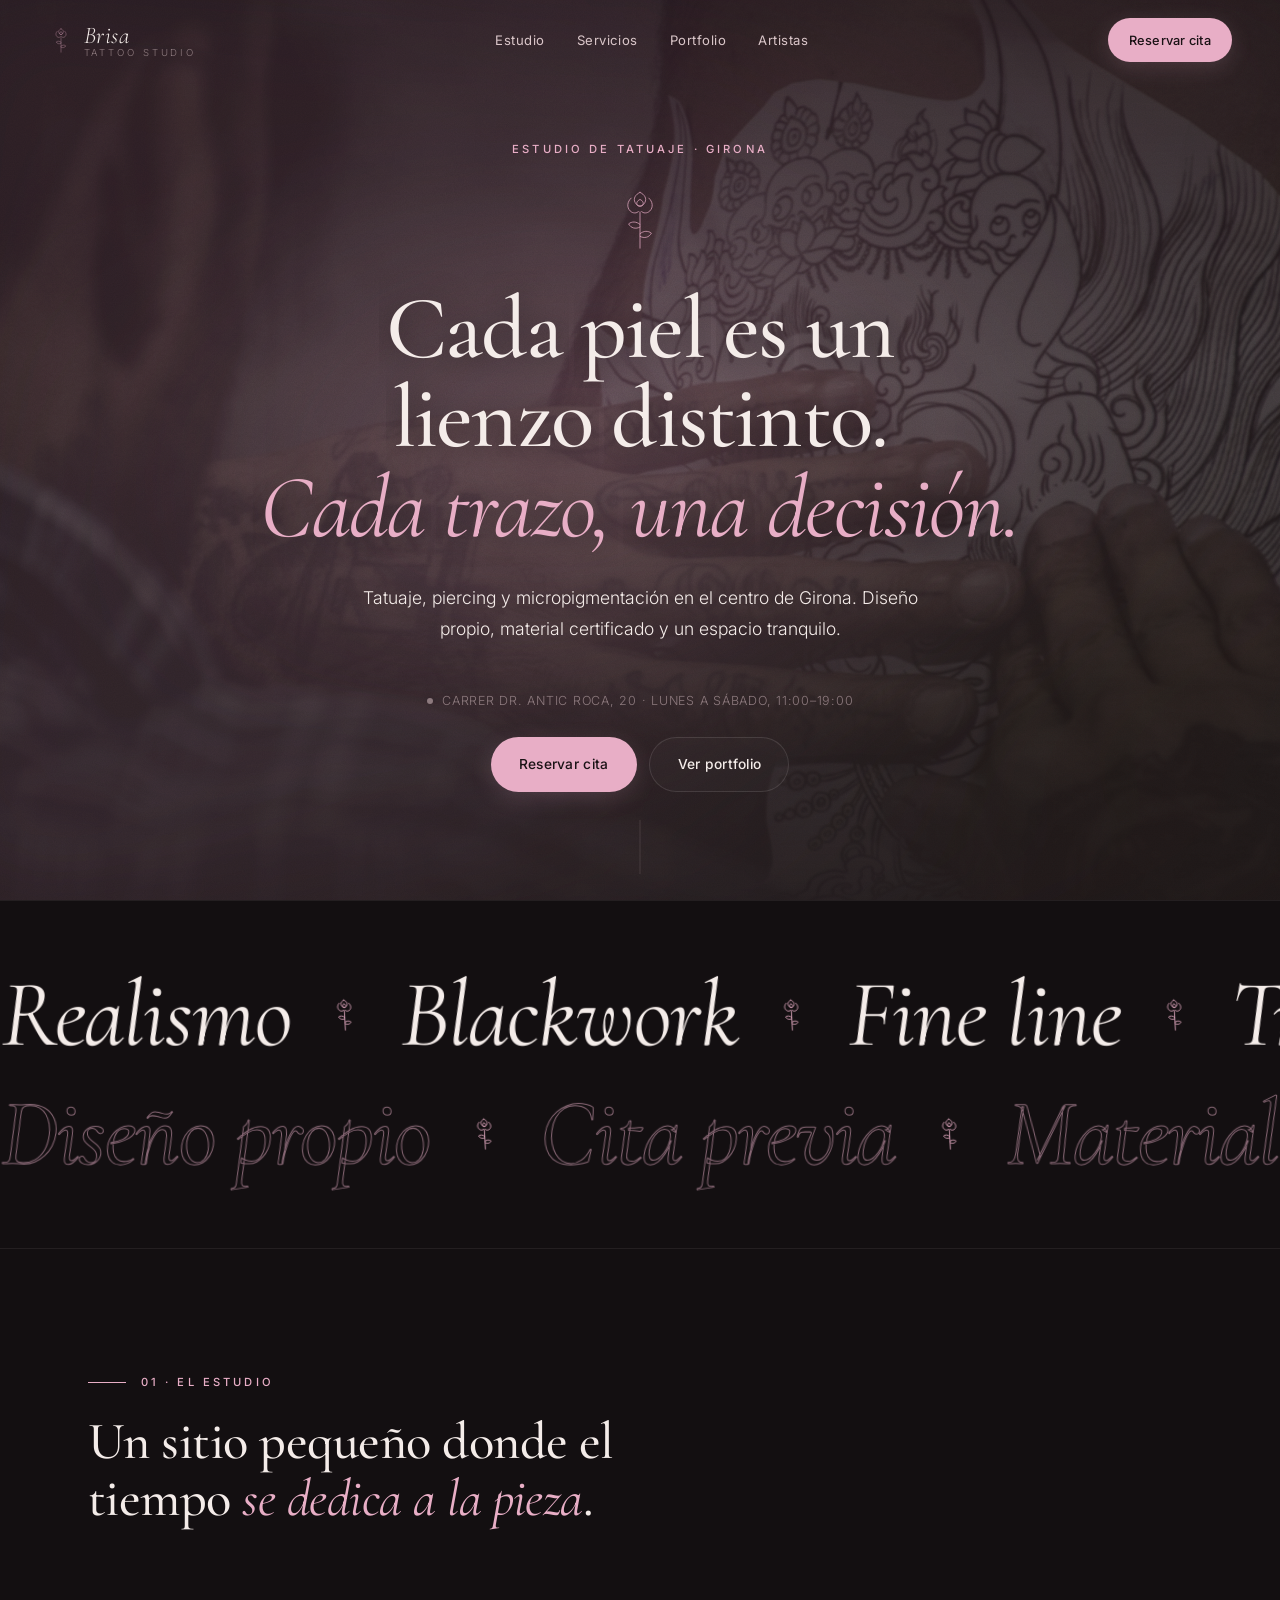
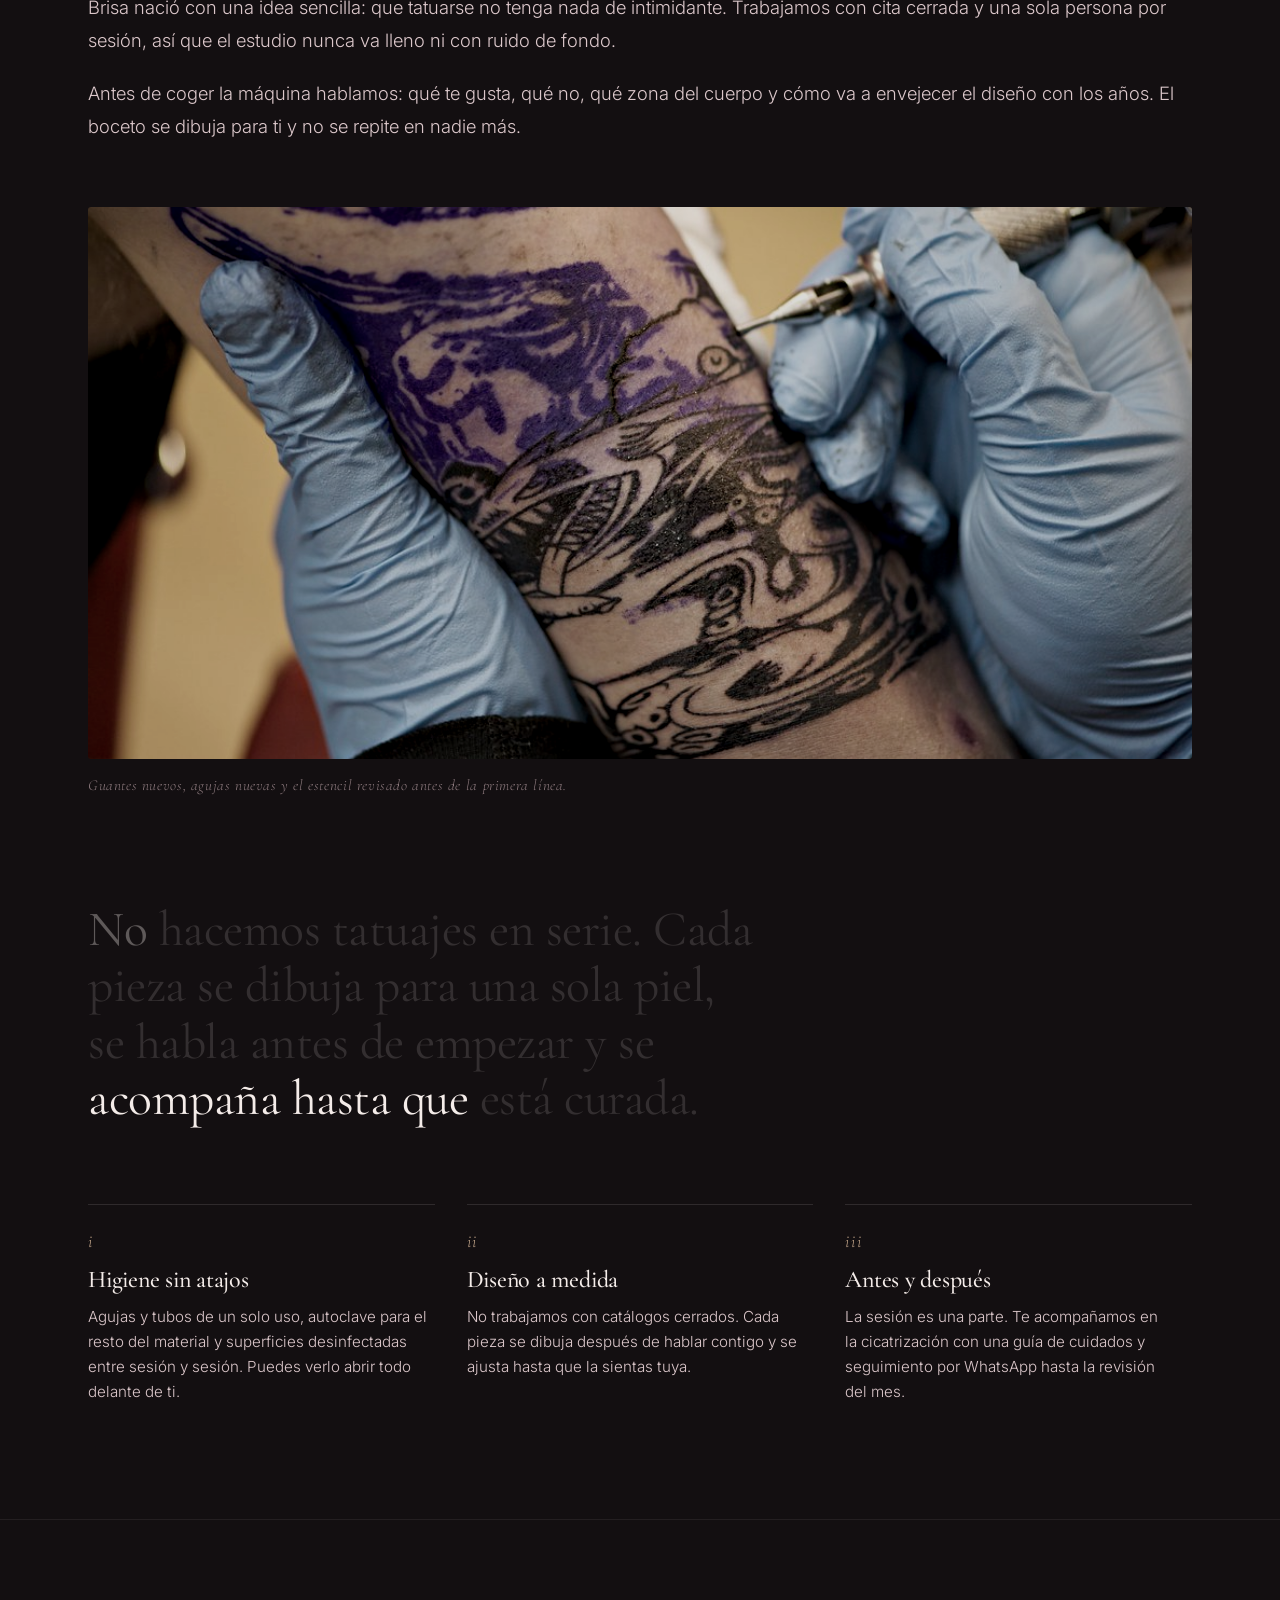
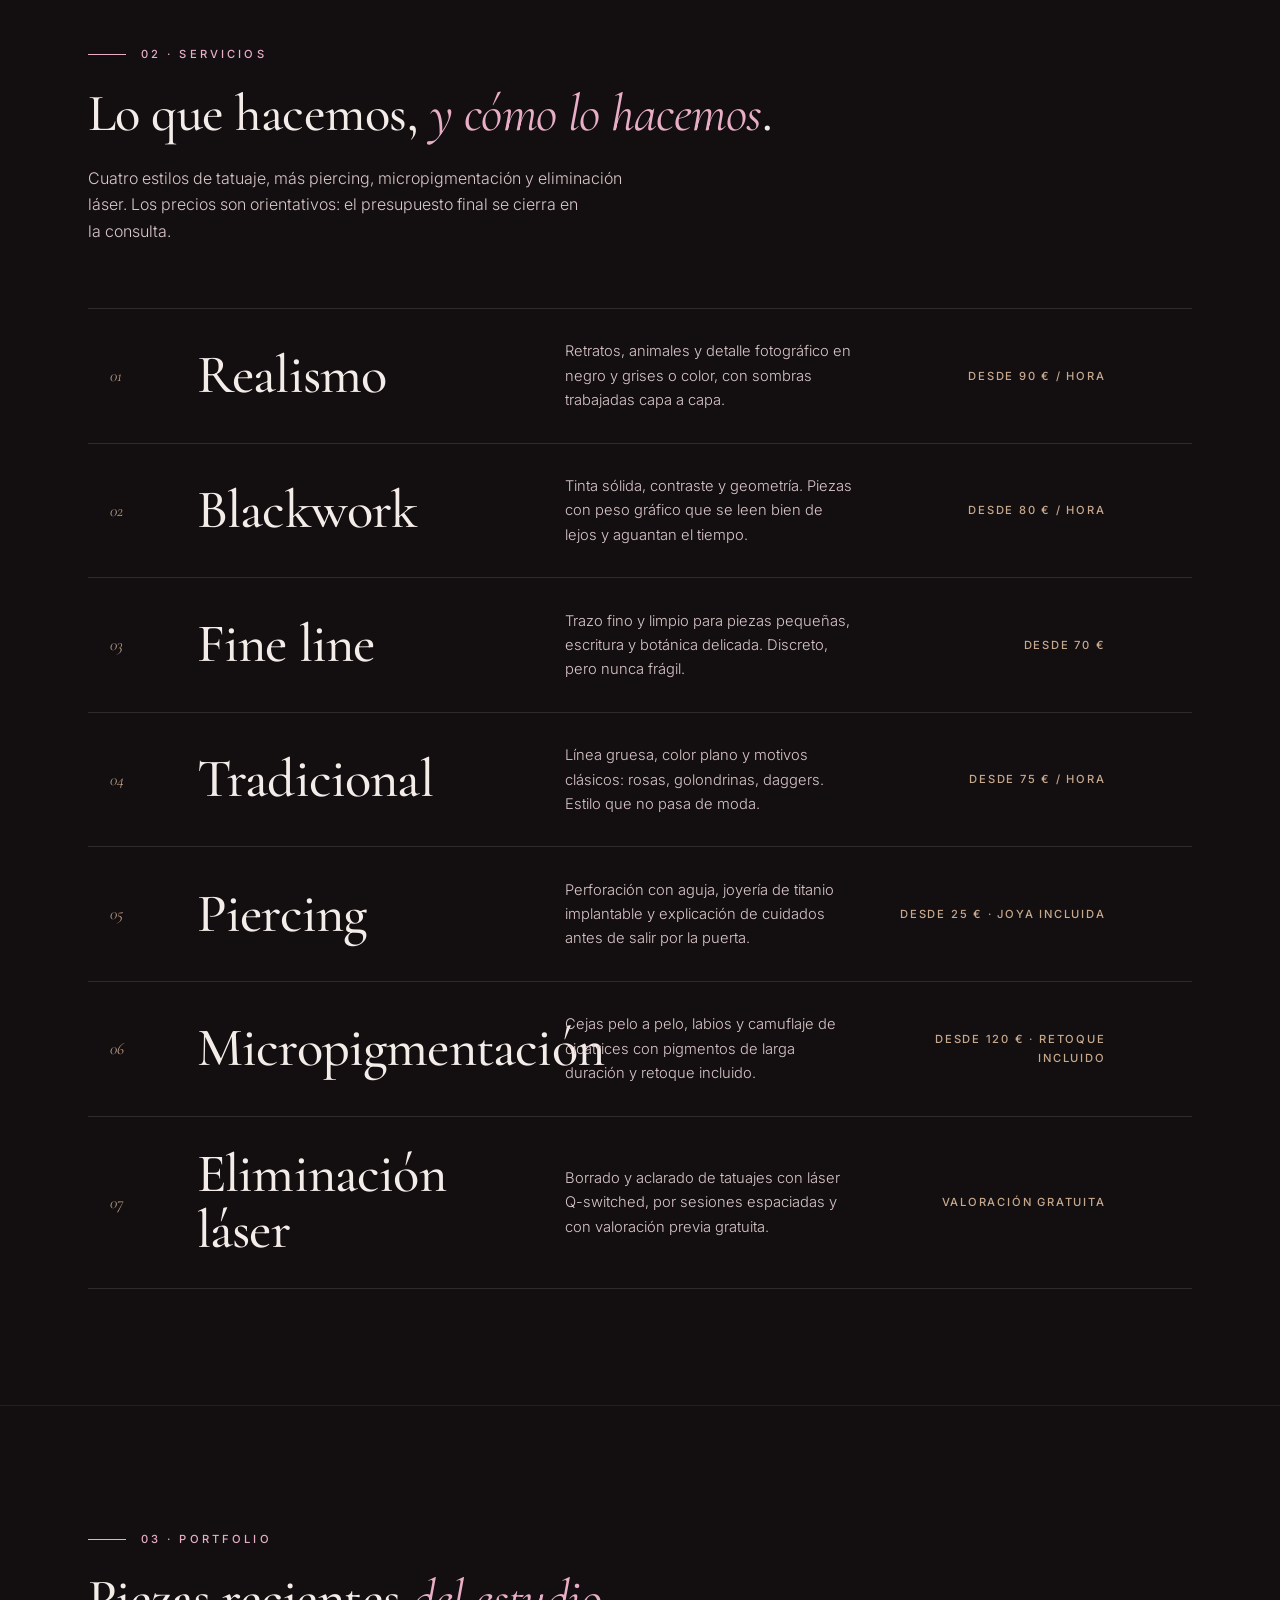
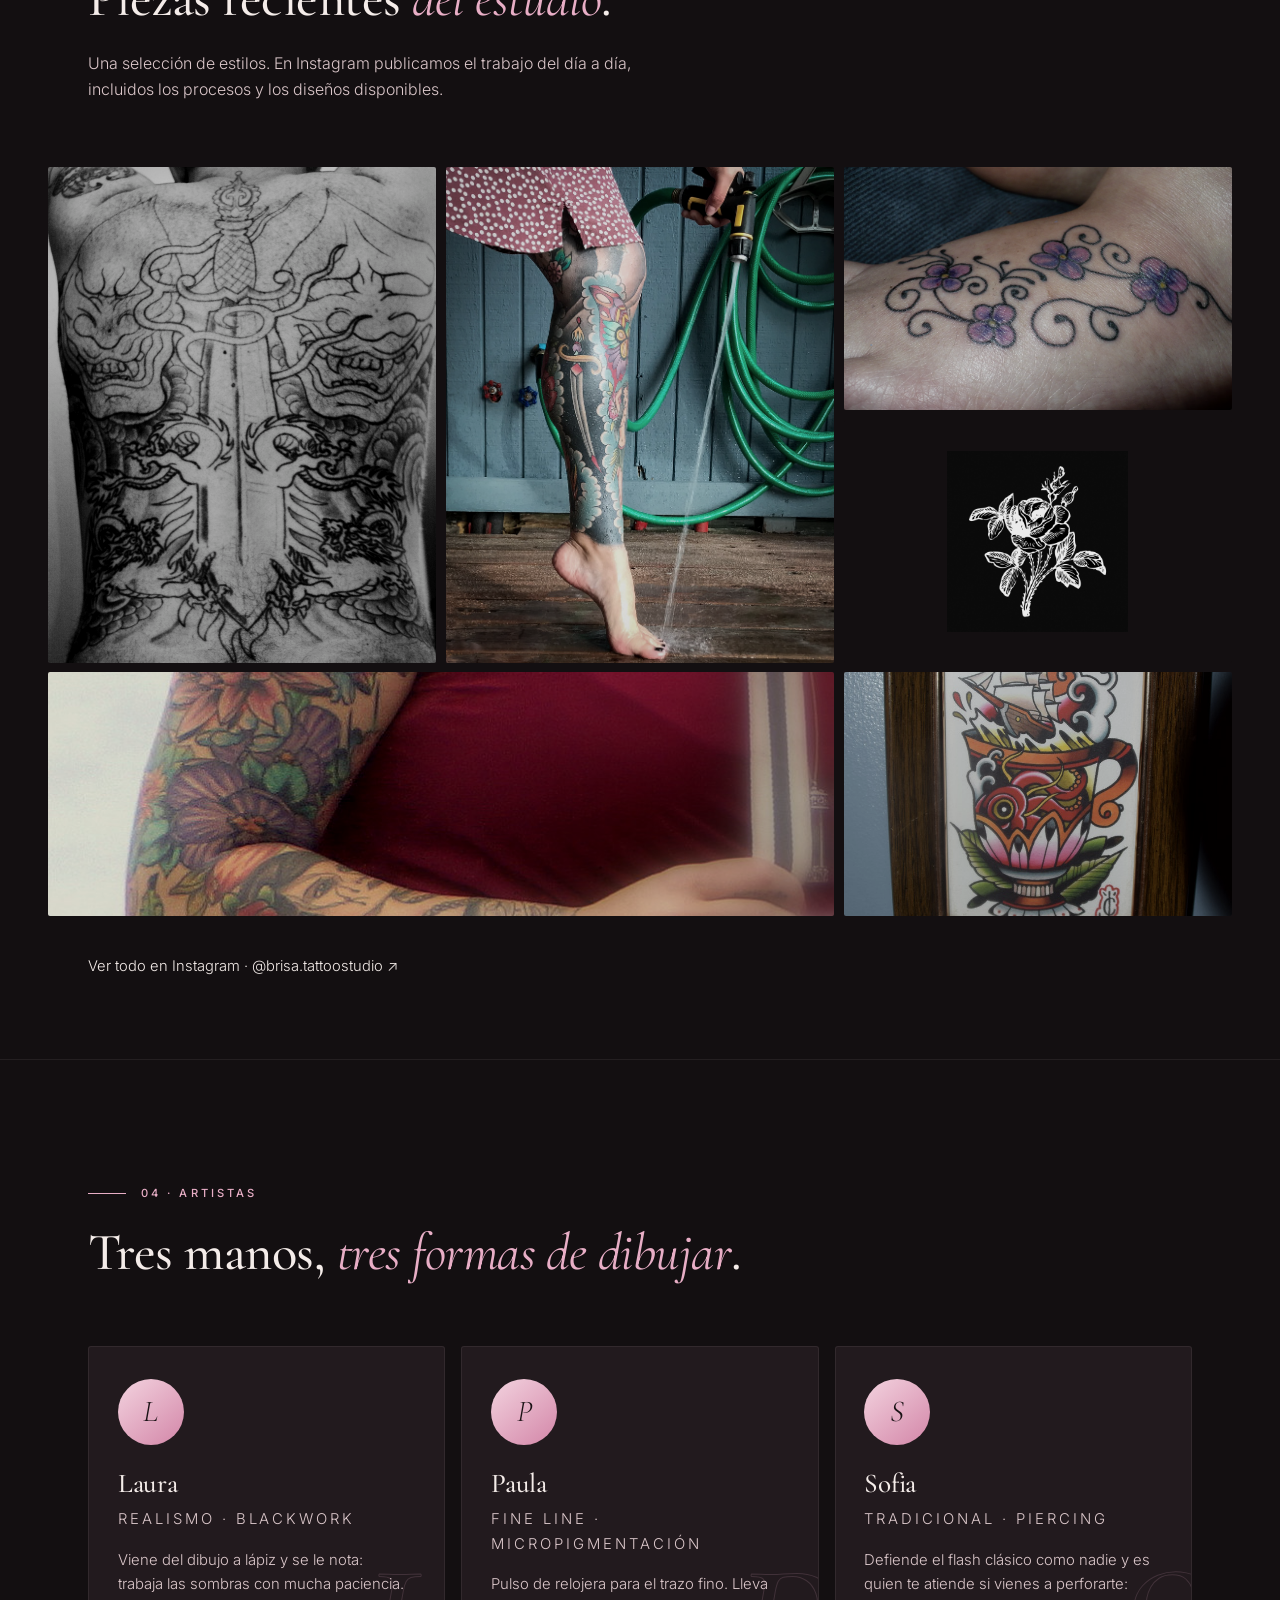
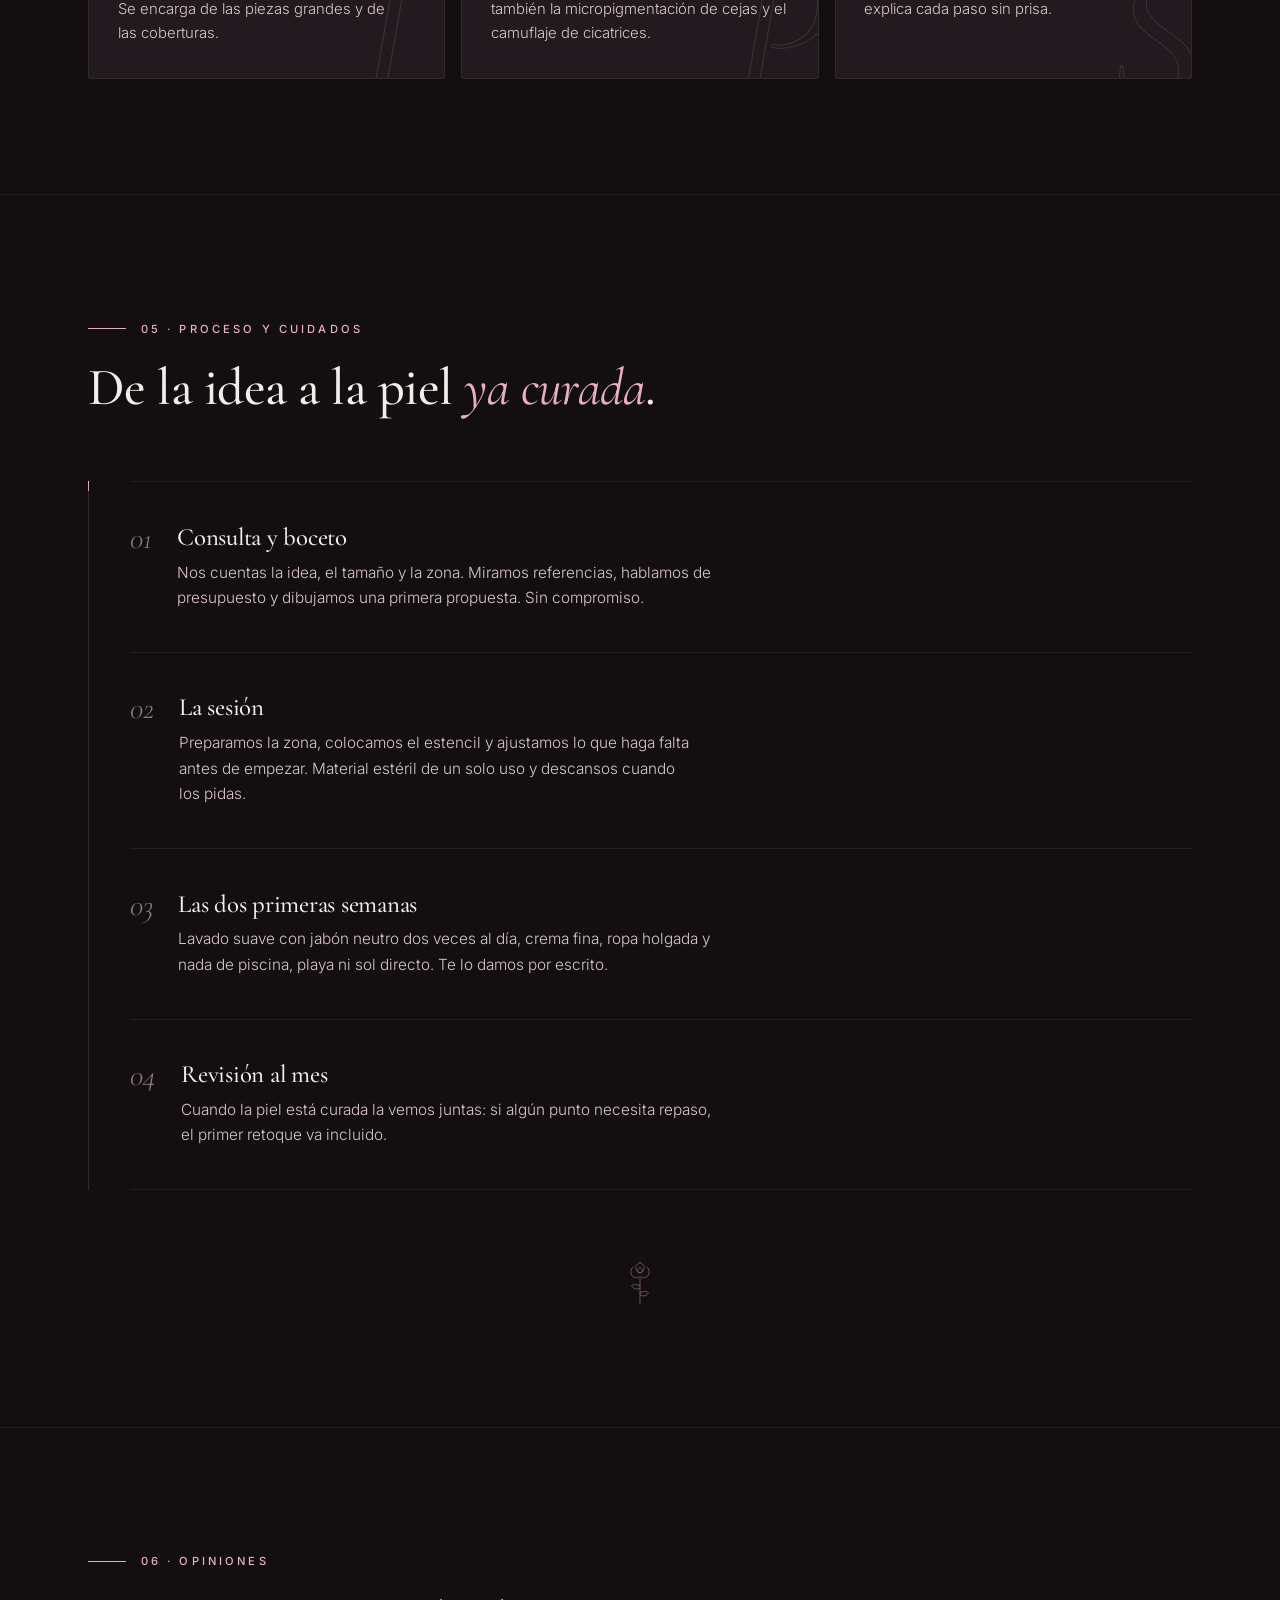
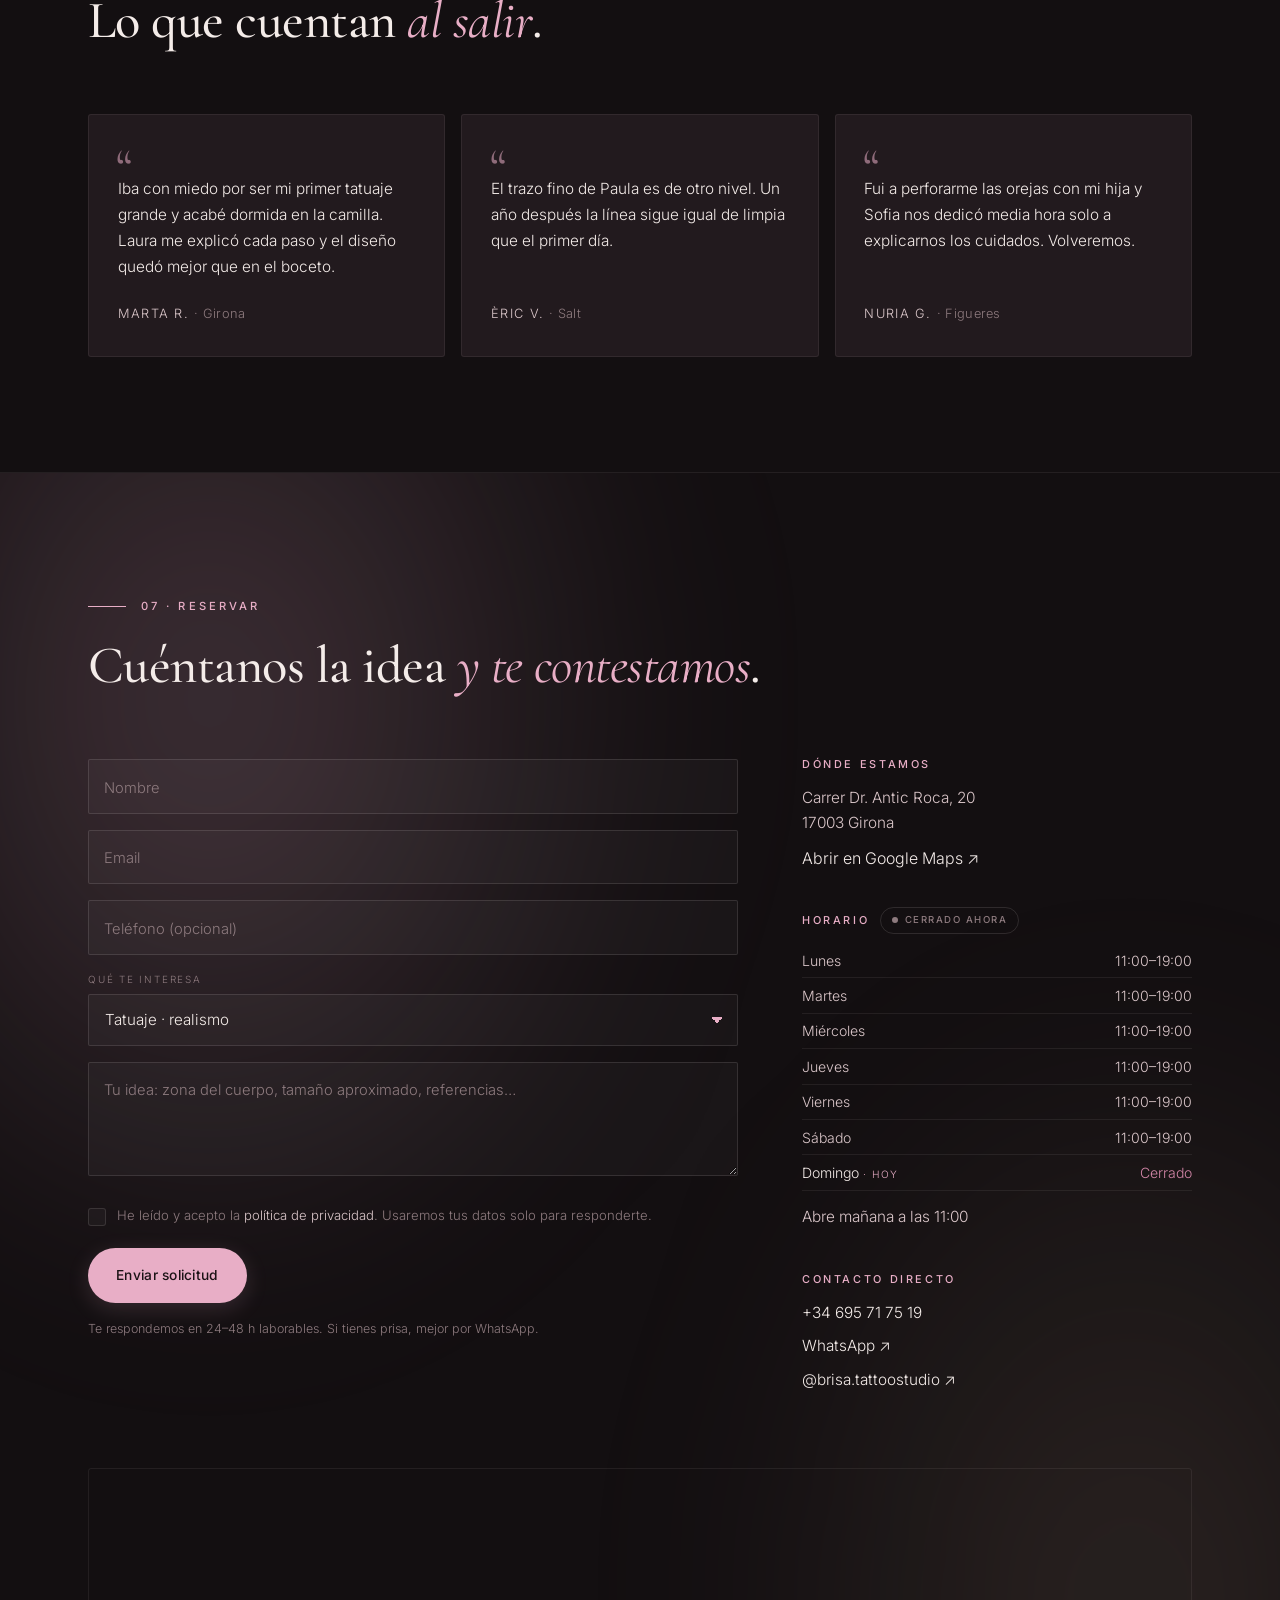
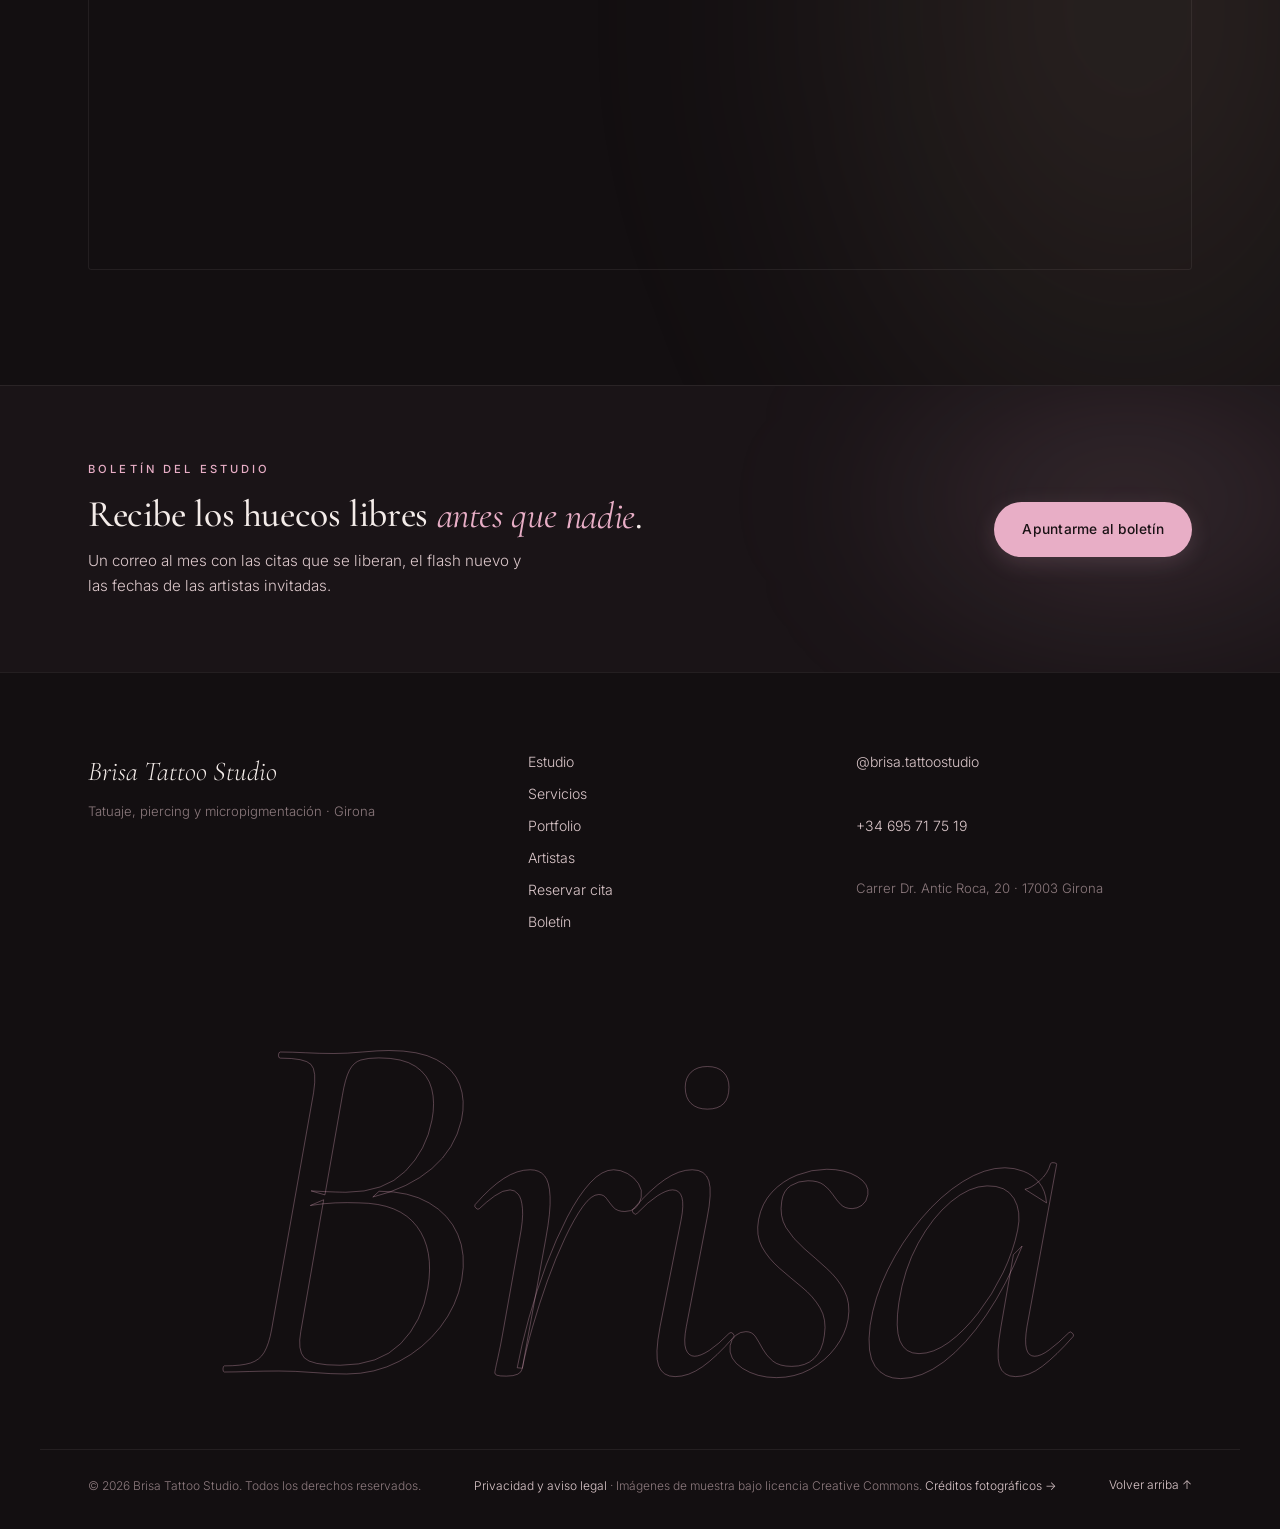
==== commit 78fefc12: "Pulido de movimiento siguiendo el criterio de Emil Kowalski Jerarquía de tiempos: lo que se repite m" ====
--- a/index.html
+++ b/index.html
@@ -23,7 +23,7 @@
   <link rel="preconnect" href="https://fonts.gstatic.com" crossorigin />
   <link rel="stylesheet" href="https://fonts.googleapis.com/css2?family=Cormorant+Garamond:ital,wght@0,400;0,500;0,600;1,400;1,500;1,600&family=Inter:wght@300;400;500;600&display=swap" />
 
-  <link rel="stylesheet" href="styles.css?v=20260917-3" />
+  <link rel="stylesheet" href="styles.css?v=20260917-4" />
 
   <!-- "js": hay JavaScript. "intro": oculta la portada hasta que arranca la
        animación de entrada (con red de seguridad en CSS si el JS fallara). -->
@@ -791,7 +791,7 @@
 
   <script defer src="lib/gsap.min.js"></script>
   <script defer src="lib/ScrollTrigger.min.js"></script>
-  <script defer src="lib/manifest.js?v=20260917-3"></script>
-  <script defer src="main.js?v=20260917-3"></script>
+  <script defer src="lib/manifest.js?v=20260917-4"></script>
+  <script defer src="main.js?v=20260917-4"></script>
 </body>
 </html>
--- a/styles.css
+++ b/styles.css
@@ -26,6 +26,7 @@
   --ease-out:    cubic-bezier(0.16, 1, 0.3, 1);
   --ease-in:     cubic-bezier(0.7, 0, 0.84, 0);
   --ease-soft:   cubic-bezier(0.25, 0.46, 0.45, 0.94);
+  --ease-drawer: cubic-bezier(0.32, 0.72, 0, 1);
 
   --gutter: clamp(1.25rem, 4vw, 3rem);
   --section-y: clamp(4.5rem, 9vw, 8.5rem);
@@ -121,9 +122,9 @@
   background-repeat: no-repeat;
   background-size: 0% 1px;
   background-position: 0 100%;
-  transition: background-size 0.5s var(--ease-out), color 0.4s var(--ease-out);
-}
-.link-underline:hover { background-size: 100% 1px; color: var(--accent); }
+  transition: background-size 260ms var(--ease-out), color 200ms var(--ease-out);
+}
+
 
 /* Line-art mark (the studio signature) */
 .mark {
@@ -144,9 +145,9 @@
   padding: 0.95rem 1.7rem;
   border-radius: 999px;
   border: 1px solid transparent;
-  transition: transform 0.45s var(--ease-soft), box-shadow 0.45s var(--ease-soft),
-              background-color 0.4s var(--ease-out), color 0.4s var(--ease-out),
-              border-color 0.4s var(--ease-out);
+  transition: transform 180ms var(--ease-out), box-shadow 220ms var(--ease-out),
+              background-color 200ms var(--ease-out), color 200ms var(--ease-out),
+              border-color 200ms var(--ease-out);
 }
 .btn-sm { padding: 0.65rem 1.25rem; font-size: 0.8rem; }
 
@@ -155,23 +156,14 @@
   color: #1A1215;
   box-shadow: 0 6px 22px rgba(232, 174, 198, 0.16);
 }
-.btn-primary:hover {
-  background: var(--accent-3);
-  transform: translateY(-3px);
-  box-shadow: 0 18px 44px rgba(232, 174, 198, 0.28);
-}
-.btn-primary:active { transform: translateY(-1px); transition-duration: 0.12s; }
+/* Al pulsar se hunde: responde al instante, también en táctil */
+.btn:active { transform: translateY(-1px) scale(0.97); transition-duration: 120ms; }
 
 .btn-ghost {
   border-color: var(--line);
   color: var(--cream);
   background: rgba(244, 236, 233, 0.02);
 }
-.btn-ghost:hover {
-  border-color: var(--accent);
-  color: var(--accent);
-  transform: translateY(-3px);
-}
 
 /* Texto que rueda hacia arriba al pasar por encima (el JS duplica la etiqueta) */
 .btn-roll {
@@ -180,7 +172,7 @@
 }
 .btn-roll > span {
   grid-area: 1 / 1;
-  transition: transform 0.6s cubic-bezier(0.77, 0, 0.18, 1);
+  transition: transform 320ms var(--ease-out);
 }
 .btn-roll > span:last-child { transform: translateY(115%); }
 @media (hover: hover) and (pointer: fine) {
@@ -227,7 +219,7 @@
   fill: none; stroke: var(--accent); stroke-width: 3;
   stroke-linecap: round; stroke-linejoin: round;
 }
-.marquee-band:hover .marquee-track { animation-play-state: paused; }
+
 @keyframes marqueeLoop { to { transform: translateX(-100%); } }
 
 /* =============================================================
@@ -318,8 +310,8 @@
 .cursor-ring {
   width: 20px; height: 20px; margin: -10px;
   border: 1px solid rgba(244, 236, 233, 0.5); border-radius: 50%;
-  transition: width 0.45s var(--ease-out), height 0.45s var(--ease-out), margin 0.45s var(--ease-out),
-              background-color 0.4s, border-color 0.4s;
+  transition: width 260ms var(--ease-out), height 260ms var(--ease-out), margin 260ms var(--ease-out),
+              background-color 220ms, border-color 220ms;
 }
 .cursor.is-interactive .cursor-ring { width: 40px; height: 40px; margin: -20px; border-color: var(--accent); }
 .cursor.is-media .cursor-ring {
@@ -337,8 +329,11 @@
   position: absolute; left: -14px; top: -55.4px;
   width: 28px; height: 56px;
   transform-origin: 14px 55.4px;
-  transform: rotate(calc(24deg + var(--tilt, 0deg))) scale(var(--press, 1));
-  transition: transform 0.18s var(--ease-out);
+  /* rotate y scale por separado: la inclinación va al momento y sólo la
+     pulsación lleva transición */
+  rotate: calc(24deg + var(--tilt, 0deg));
+  scale: var(--press, 1);
+  transition: scale 140ms var(--ease-out);
   filter: drop-shadow(0 8px 12px rgba(0, 0, 0, 0.5));
 }
 .cursor-machine-inner svg { display: block; width: 100%; height: 100%; overflow: visible; }
@@ -404,9 +399,9 @@
 .nav-brand-text { display: grid; line-height: 1.05; }
 .nav-brand-mark {
   width: 26px; height: auto; flex: 0 0 auto;
-  transition: transform 0.5s var(--ease-soft);
-}
-.nav-brand:hover .nav-brand-mark { transform: rotate(-6deg); }
+  transition: transform 260ms var(--ease-out);
+}
+
 .nav-brand-name {
   font-family: var(--serif); font-style: italic; font-size: 1.5rem;
   letter-spacing: 0.02em; color: var(--cream);
@@ -427,10 +422,9 @@
   content: ""; position: absolute; left: 0; right: 0; bottom: 0;
   height: 1px; background: var(--accent);
   transform: scaleX(0); transform-origin: right;
-  transition: transform 0.45s var(--ease-soft);
-}
-.nav-link:hover { color: var(--cream); }
-.nav-link:hover::after { transform: scaleX(1); transform-origin: left; }
+  transition: transform 240ms var(--ease-out);
+}
+
 .nav-actions { display: flex; align-items: center; gap: 0.9rem; }
 .nav-actions .btn-primary { display: none; }
 
@@ -451,7 +445,7 @@
   background: var(--bg-2);
   display: grid; align-content: center; justify-items: center; gap: 2.5rem;
   clip-path: inset(0 0 100% 0);
-  transition: clip-path 0.7s var(--ease-soft);
+  transition: clip-path 420ms var(--ease-drawer);
 }
 .nav-mobile[aria-hidden="false"] { clip-path: inset(0); }
 .nav-mobile nav { display: grid; gap: 1.1rem; text-align: center; }
@@ -460,7 +454,7 @@
   color: var(--cream);
   transition: color 0.35s var(--ease-out);
 }
-.nav-mobile nav a:hover { color: var(--accent); }
+
 .nav-mobile-foot {
   display: grid; gap: 0.4rem; text-align: center;
   font-size: 0.8rem; color: var(--cream-3);
@@ -648,7 +642,7 @@
   padding: 0.14em 0.08em 0.16em;
   margin: -0.14em -0.08em -0.16em;
 }
-.split-word { display: inline-block; will-change: transform; }
+.split-word { display: inline-block; }
 
 .sr-only {
   position: absolute !important; width: 1px; height: 1px;
@@ -727,8 +721,8 @@
   isolation: isolate;
   --rx: 0deg; --ry: 0deg;
   transform: perspective(1000px) rotateX(var(--rx)) rotateY(var(--ry));
-  transition: transform 0.55s var(--ease-soft), border-color 0.45s var(--ease-out),
-              box-shadow 0.55s var(--ease-soft), background-color 0.45s var(--ease-out);
+  transition: transform 300ms var(--ease-out), border-color 250ms var(--ease-out),
+              box-shadow 300ms var(--ease-out), background-color 250ms var(--ease-out);
 }
 .card::before {
   content: ""; position: absolute; inset: 0; z-index: -1;
@@ -742,7 +736,7 @@
     border-color: rgba(232, 174, 198, 0.32);
     background: var(--bg-4);
     box-shadow: 0 28px 60px -26px rgba(0, 0, 0, 0.7), 0 0 0 1px rgba(232, 174, 198, 0.06);
-    transition-duration: 0.2s;
+    transition-duration: 200ms;
   }
   .card:hover::before { opacity: 1; }
 }
@@ -767,28 +761,29 @@
   background: var(--accent);
   /* entra desde abajo y sale por arriba */
   transform: scaleY(0); transform-origin: 50% 0;
-  transition: transform 0.65s cubic-bezier(0.77, 0, 0.18, 1);
+  /* sale más rápido de lo que entra */
+  transition: transform 220ms var(--ease-out);
 }
 .svc-num {
   font-family: var(--serif); font-style: italic; font-size: 1.05rem;
   color: var(--gold); padding-top: 0.55rem;
-  transition: color 0.45s var(--ease-out);
+  transition: color 220ms var(--ease-out);
 }
 .svc-name {
   font-family: var(--serif); font-weight: 500;
   font-size: clamp(1.9rem, 4.4vw, 3.4rem); line-height: 1.02; letter-spacing: -0.015em;
-  transition: transform 0.7s cubic-bezier(0.16, 1, 0.3, 1), color 0.45s var(--ease-out);
+  transition: transform 320ms var(--ease-out), color 220ms var(--ease-out);
 }
 .svc-desc {
   grid-column: 2;
   color: var(--cream-2); font-size: 0.92rem; max-width: 50ch;
-  transition: color 0.45s var(--ease-out);
+  transition: color 220ms var(--ease-out);
 }
 .svc-price {
   grid-column: 2;
   font-size: 0.7rem; font-weight: 500; letter-spacing: 0.16em; text-transform: uppercase;
   color: var(--gold);
-  transition: color 0.45s var(--ease-out);
+  transition: color 220ms var(--ease-out);
 }
 .svc-arrow { display: none; }
 
@@ -804,11 +799,11 @@
   .svc-arrow {
     display: block; font-size: 1.5rem; line-height: 1; text-align: right;
     opacity: 0; transform: translateX(-14px);
-    transition: opacity 0.45s var(--ease-out), transform 0.6s cubic-bezier(0.16, 1, 0.3, 1), color 0.45s;
+    transition: opacity 220ms var(--ease-out), transform 320ms var(--ease-out), color 220ms;
   }
 }
 @media (hover: hover) and (pointer: fine) {
-  .svc:hover::before { transform: scaleY(1); transform-origin: 50% 100%; }
+  .svc:hover::before { transform: scaleY(1); transform-origin: 50% 100%; transition-duration: 320ms; }
   .svc:hover .svc-name { transform: translateX(0.7rem); color: #1A1215; }
   .svc:hover .svc-desc { color: #3B2830; }
   .svc:hover .svc-num,
@@ -839,7 +834,7 @@
 .gallery-item img {
   width: 100%; height: 100%; object-fit: cover;
   filter: grayscale(0.3) brightness(0.85) contrast(1.04);
-  transition: transform 1s var(--ease-soft), filter 0.6s var(--ease-out);
+  transition: transform 600ms var(--ease-out), filter 400ms var(--ease-out);
 }
 .gallery-item figcaption {
   position: absolute; inset-inline: 0; bottom: 0;
@@ -847,7 +842,7 @@
   font-size: 0.8rem; color: var(--cream);
   background: linear-gradient(180deg, transparent, rgba(19, 15, 17, 0.92));
   opacity: 0; transform: translateY(10px);
-  transition: opacity 0.5s var(--ease-out), transform 0.6s var(--ease-soft);
+  transition: opacity 260ms var(--ease-out), transform 320ms var(--ease-out);
 }
 .gallery-item figcaption span {
   display: block;
@@ -866,7 +861,7 @@
   .js .gallery-item.is-revealed:hover img {
     transform: scale(1.07);
     filter: grayscale(0) brightness(1) saturate(1.12);
-    transition-duration: 1s, 0.6s;
+    transition-duration: 600ms, 400ms;
   }
   .gallery-ink:hover img,
   .js .gallery-ink.is-revealed:hover img { filter: invert(1) grayscale(1) brightness(1); transform: scale(1.04); }
@@ -887,13 +882,17 @@
   overflow: hidden;
 }
 .lightbox::backdrop { background: rgba(10, 7, 9, 0.9); backdrop-filter: blur(6px); }
-.lightbox[open] { animation: lightboxIn 0.7s cubic-bezier(0.16, 1, 0.3, 1); }
+.lightbox[open] { animation: lightboxIn 380ms var(--ease-out); }
+.lightbox.is-closing { animation: lightboxOut 200ms var(--ease-out) forwards; }
+.lightbox.is-closing::backdrop { animation: backdropOut 200ms var(--ease-out) forwards; }
 .lightbox[open]::backdrop { animation: backdropIn 0.5s var(--ease-out); }
 @keyframes lightboxIn {
   from { opacity: 0; transform: translateY(24px) scale(0.96); clip-path: inset(8% 0 8% 0); }
   to   { opacity: 1; transform: none; clip-path: inset(0 0 0 0); }
 }
 @keyframes backdropIn { from { opacity: 0; } }
+@keyframes lightboxOut { to { opacity: 0; transform: translateY(10px) scale(0.98); } }
+@keyframes backdropOut { to { opacity: 0; } }
 .lightbox img { width: 100%; max-height: 80vh; object-fit: contain; background: #0d0a0c; }
 .lightbox-caption { padding: 0.9rem 1.2rem; font-size: 0.85rem; color: var(--cream-2); }
 .lightbox-close {
@@ -903,7 +902,7 @@
   background: rgba(19, 15, 17, 0.6);
   transition: background-color 0.3s, color 0.3s;
 }
-.lightbox-close:hover { background: var(--accent); color: var(--bg); }
+
 
 /* =============================================================
    14. Artistas
@@ -918,13 +917,10 @@
   color: transparent;
   -webkit-text-stroke: 1px rgba(232, 174, 198, 0.16);
   pointer-events: none;
-  transition: transform 0.9s cubic-bezier(0.16, 1, 0.3, 1), -webkit-text-stroke-color 0.6s var(--ease-out);
+  transition: -webkit-text-stroke-color 400ms var(--ease-out);
 }
 @media (hover: hover) and (pointer: fine) {
-  .artist:hover .artist-ghost {
-    transform: translate(-0.12em, -0.08em) rotate(-4deg);
-    -webkit-text-stroke-color: rgba(232, 174, 198, 0.42);
-  }
+  .artist:hover .artist-ghost { -webkit-text-stroke-color: rgba(232, 174, 198, 0.42); }
 }
 .artist-avatar {
   display: grid; place-items: center;
@@ -1086,7 +1082,7 @@
   border-color: var(--accent);
   background-image: url("data:image/svg+xml;utf8,<svg xmlns='http://www.w3.org/2000/svg' viewBox='0 0 24 24' fill='none' stroke='%231A1215' stroke-width='3.5' stroke-linecap='round' stroke-linejoin='round'><path d='M4 12.5l5 5L20 6'/></svg>");
 }
-.field-check input:hover { border-color: var(--accent); }
+
 .field-check label { font-size: 0.82rem; color: var(--cream-3); line-height: 1.55; }
 .field-check label a { color: var(--cream-2); }
 
@@ -1218,10 +1214,10 @@
 .footer-brand p { font-size: 0.82rem; color: var(--cream-3); }
 .footer-nav { display: grid; gap: 0.55rem; font-size: 0.88rem; }
 .footer-nav a { color: var(--cream-2); transition: color 0.35s var(--ease-out); }
-.footer-nav a:hover { color: var(--accent); }
+
 .footer-contact { display: grid; gap: 0.5rem; font-size: 0.88rem; color: var(--cream-2); }
 .footer-contact a { transition: color 0.35s var(--ease-out); }
-.footer-contact a:hover { color: var(--accent); }
+
 .footer-contact span { color: var(--cream-3); font-size: 0.82rem; }
 
 /* Firma gigante del estudio */
@@ -1480,11 +1476,57 @@
 }
 
 /* =============================================================
+   20.5 Estados de hover, sólo con ratón
+   En pantallas táctiles el hover se queda "pegado" al tocar, así que
+   todo lo que reacciona al puntero va detrás de esta consulta.
+   ============================================================= */
+@media (hover: hover) and (pointer: fine) {
+  .link-underline:hover { background-size: 100% 1px; color: var(--accent); }
+
+  .btn-primary:hover {
+    background: var(--accent-3);
+    transform: translateY(-3px);
+    box-shadow: 0 18px 44px rgba(232, 174, 198, 0.28);
+  }
+  .btn-ghost:hover {
+    border-color: var(--accent);
+    color: var(--accent);
+    transform: translateY(-3px);
+  }
+
+  .nav-brand:hover .nav-brand-mark { transform: rotate(-6deg); }
+  .nav-link:hover { color: var(--cream); }
+  .nav-link:hover::after { transform: scaleX(1); transform-origin: left; }
+  .nav-mobile nav a:hover { color: var(--accent); }
+
+  .marquee-band:hover .marquee-track { animation-play-state: paused; }
+
+  .lightbox-close:hover { background: var(--accent); color: var(--bg); }
+  .field-check input:hover { border-color: var(--accent); }
+  .footer-nav a:hover { color: var(--accent); }
+  .footer-contact a:hover { color: var(--accent); }
+}
+
+/* =============================================================
    21. Reduced motion — only intrusive effects
    ============================================================= */
 @media (prefers-reduced-motion: reduce) {
   .hero-dot { animation: none; }
   .cursor.is-interactive .cursor-machine-inner svg { animation: none; }
+
+  /* Se conservan los fundidos, que ayudan a entender los cambios,
+     y se quita todo el movimiento de posición */
+  .js [data-reveal] { transform: none; }
+  .js [data-reveal="mask"]::after { display: none; }
+  .js [data-reveal="mask"] img { transform: none; }
+  .js [data-reveal="rise"] > * { transform: none; }
+  .btn-roll > span:last-child { display: none; }
+  .btn:hover .btn-roll > span:first-child { transform: none; }
+  .svc:hover .svc-name { transform: none; }
+  .gallery-item:hover img,
+  .js .gallery-item.is-revealed:hover img { transform: none; }
+  .btn-primary:hover, .btn-ghost:hover { transform: none; }
+  .steps-wrap.is-live .step.is-active .step-num { transform: none; }
   /* La banda sigue moviéndose, pero mucho más despacio */
   .marquee-track { animation-duration: 120s; }
   .marquee-row-rev .marquee-track { animation-duration: 150s; }
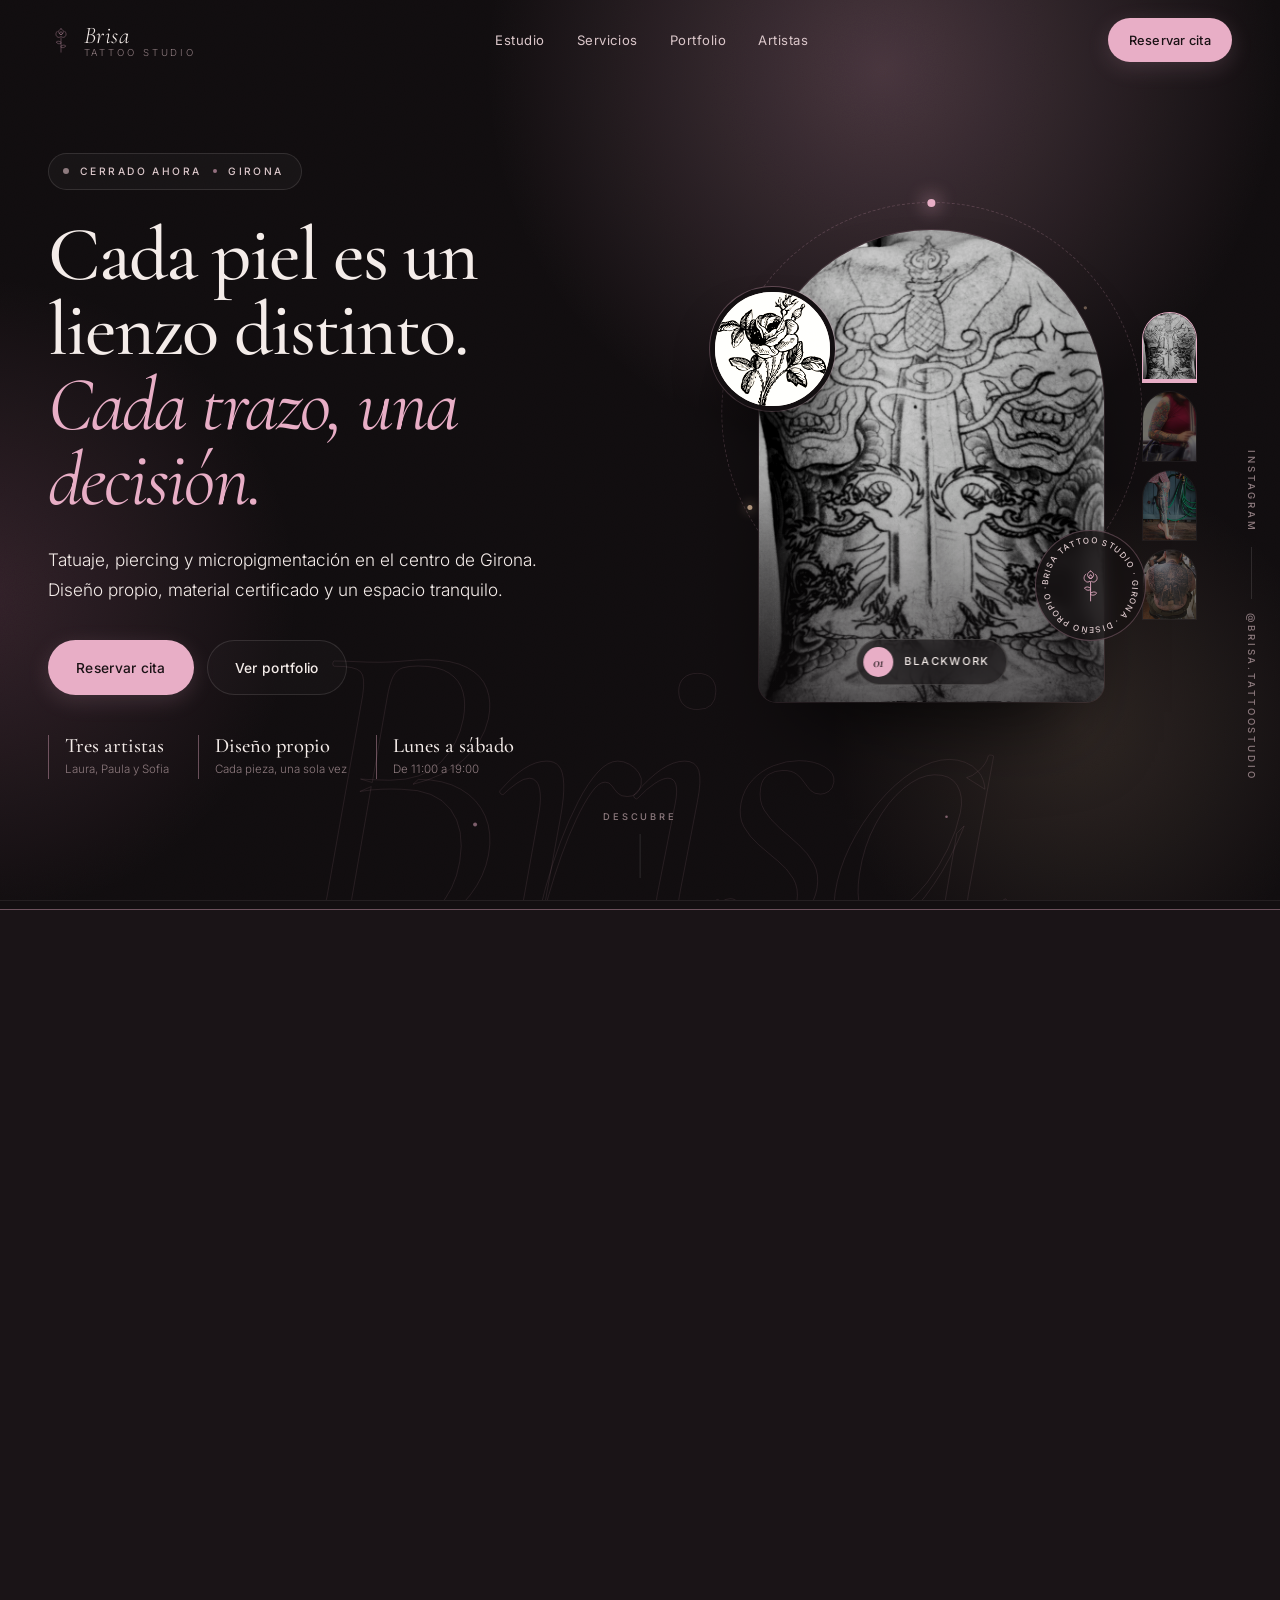
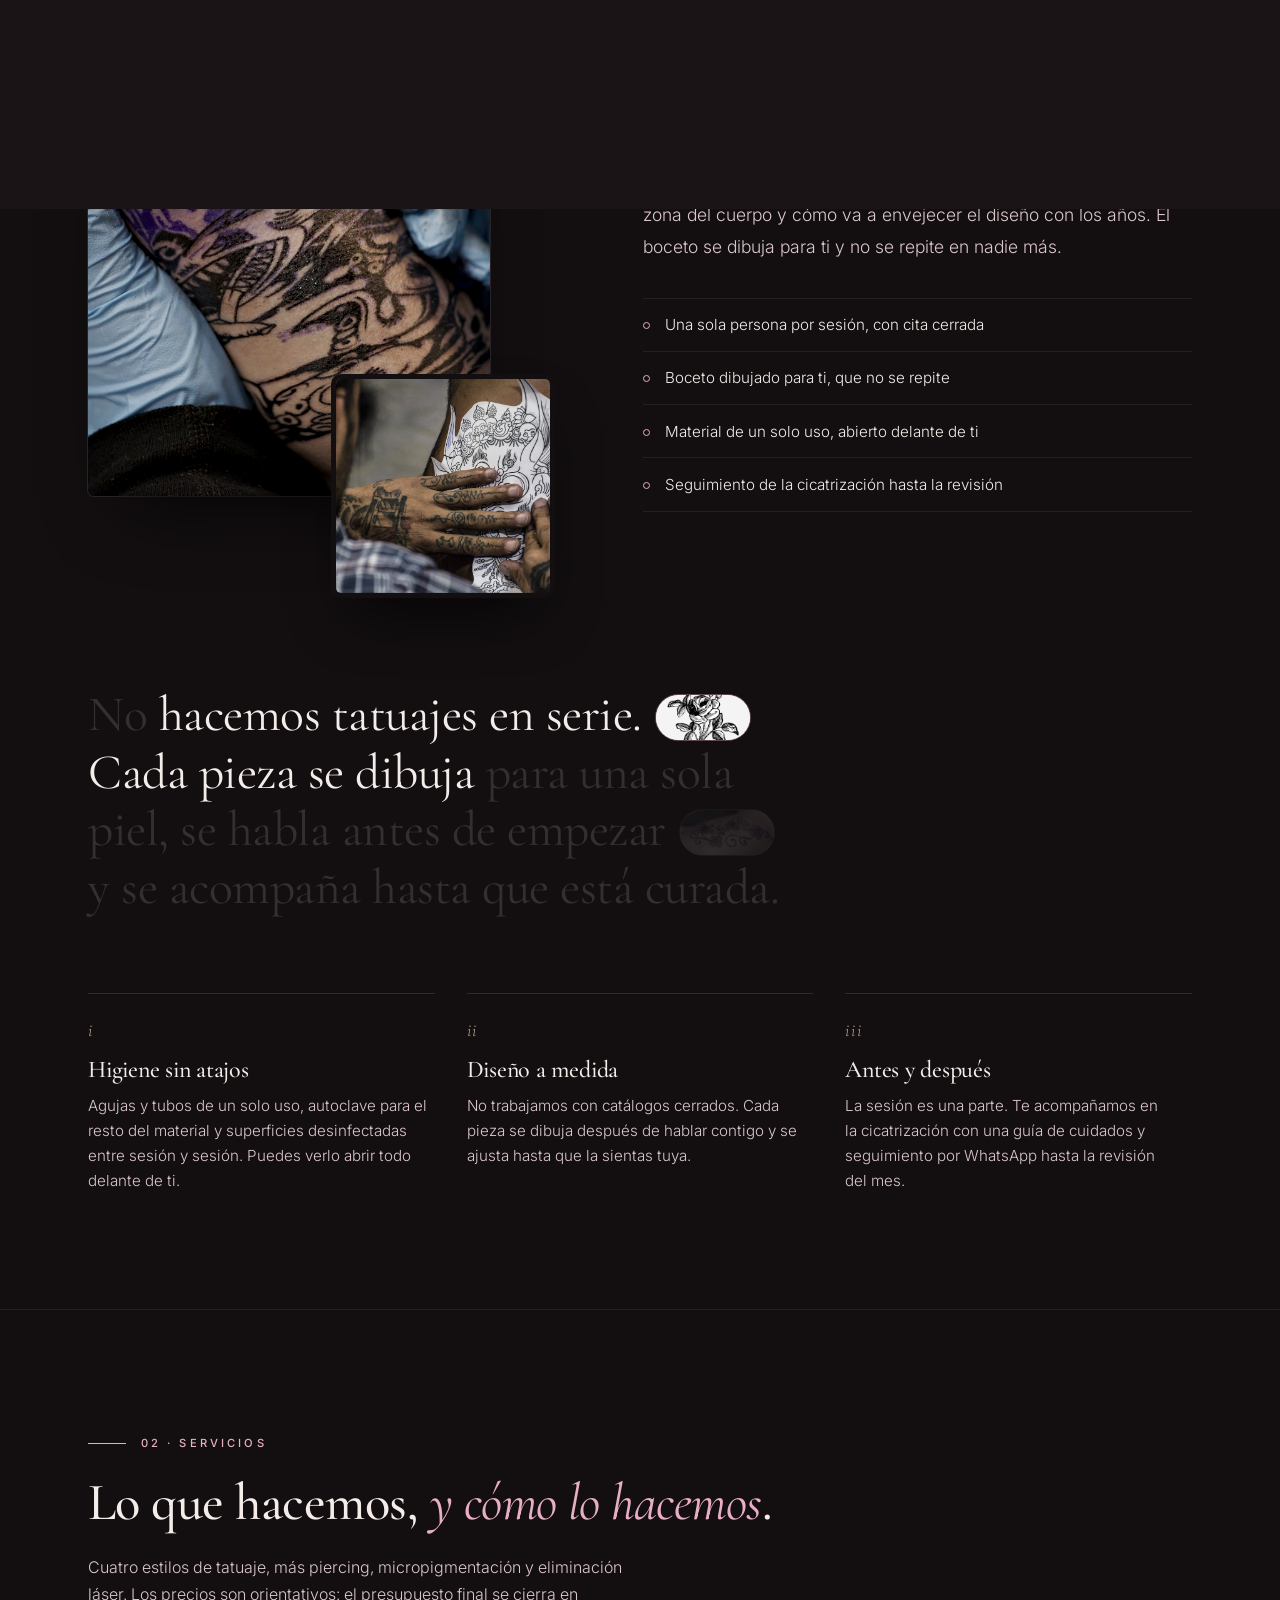
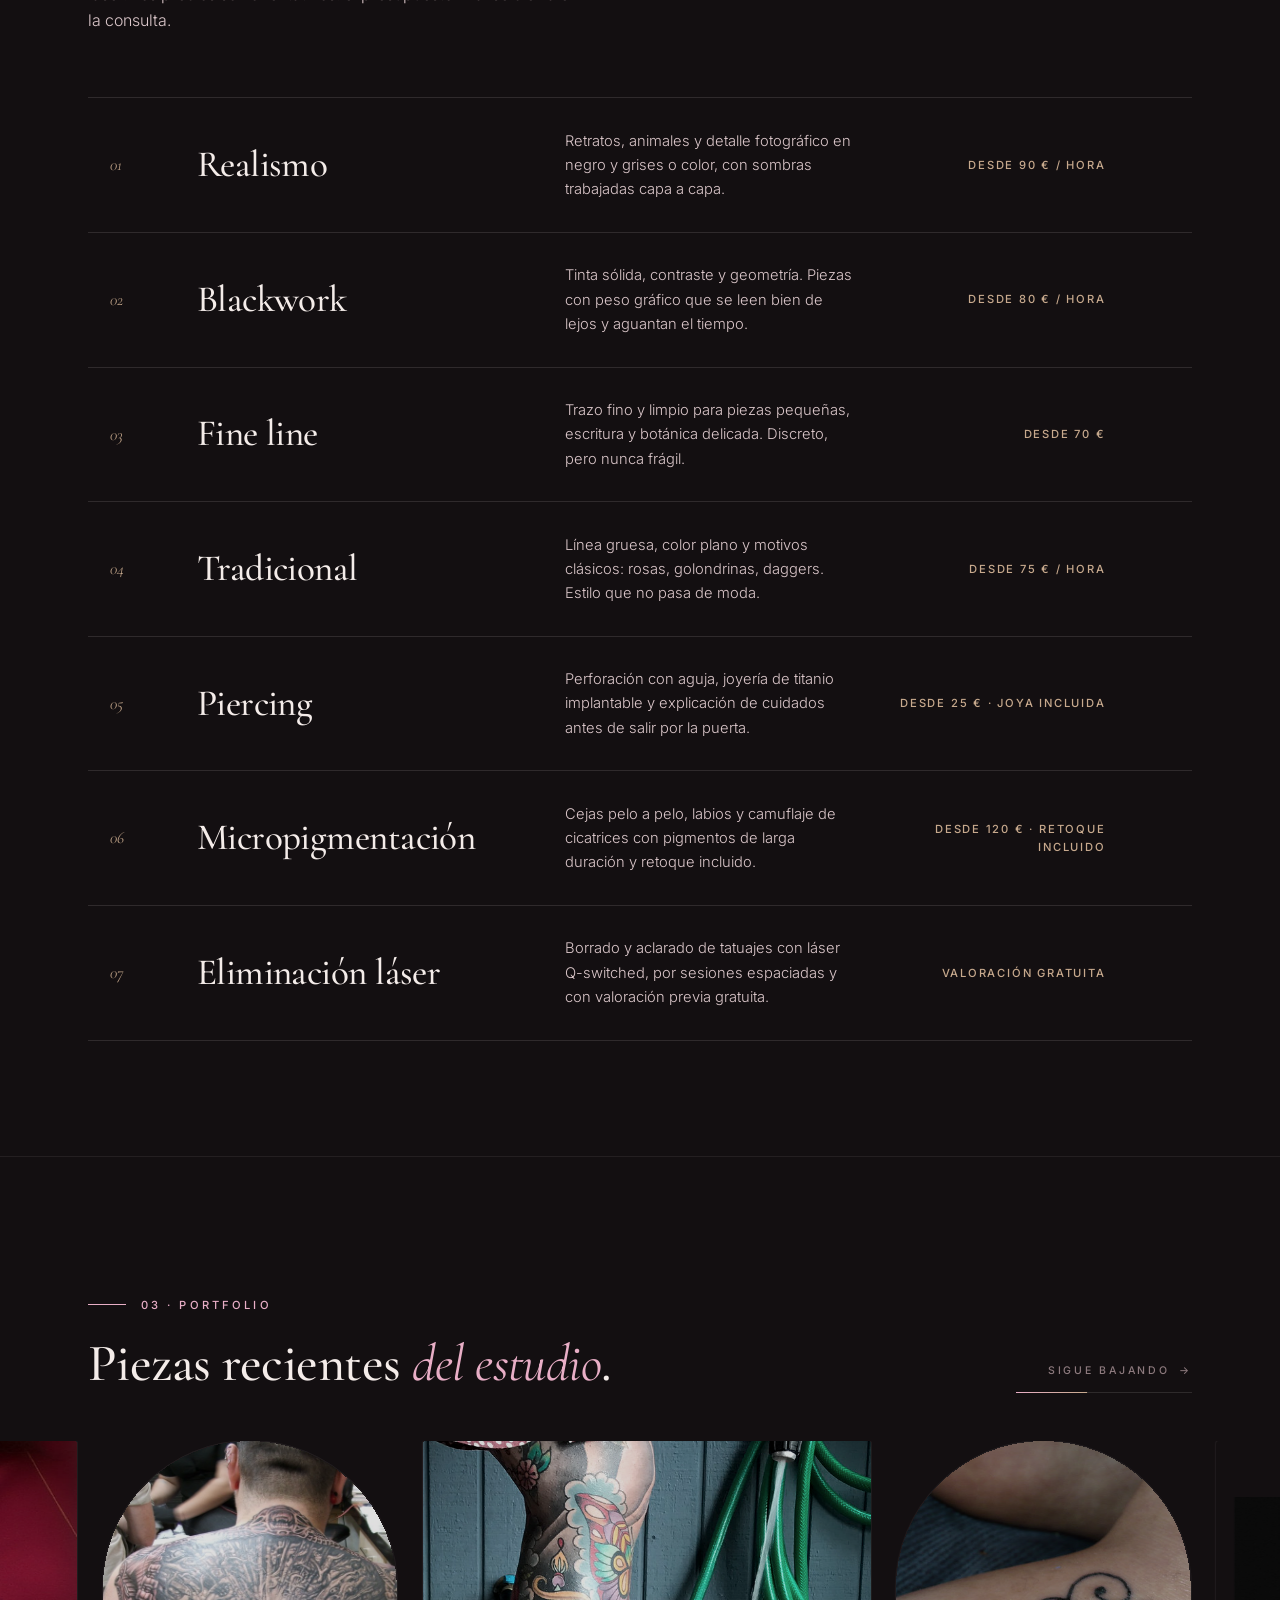
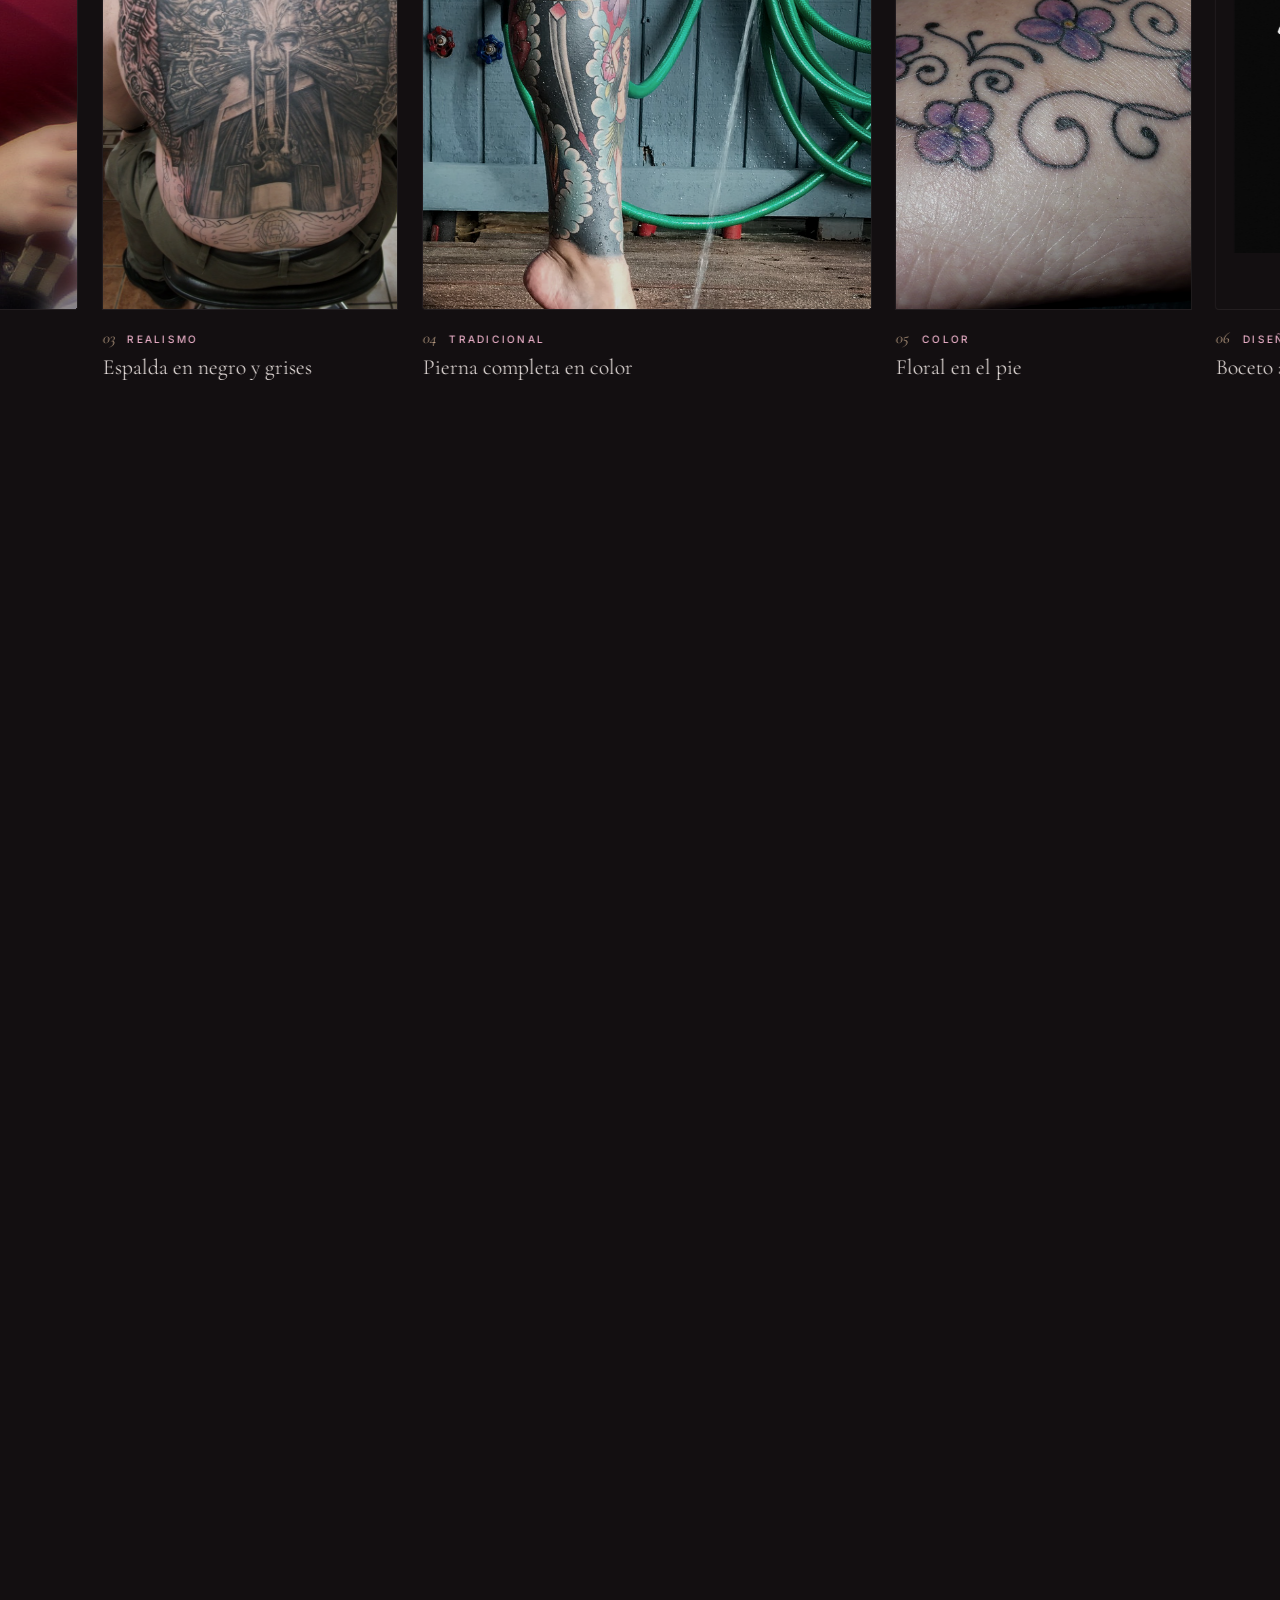
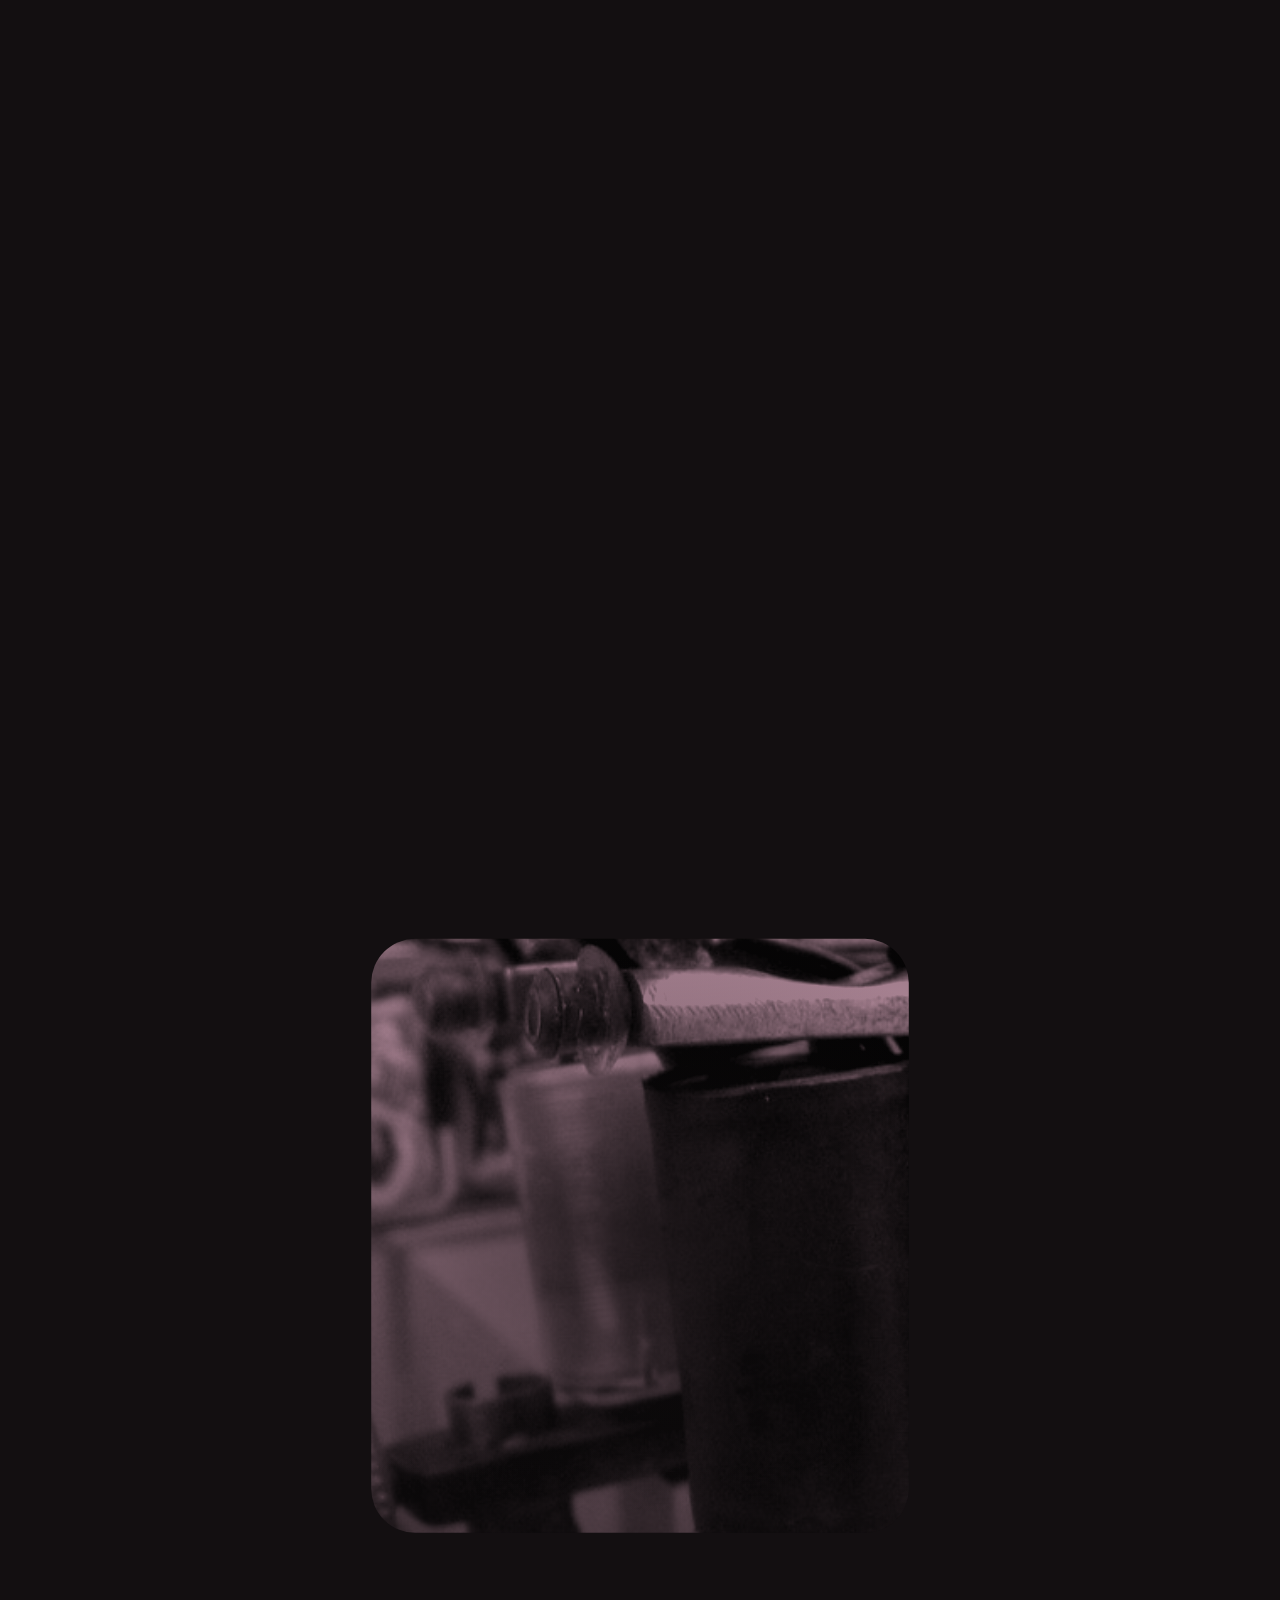
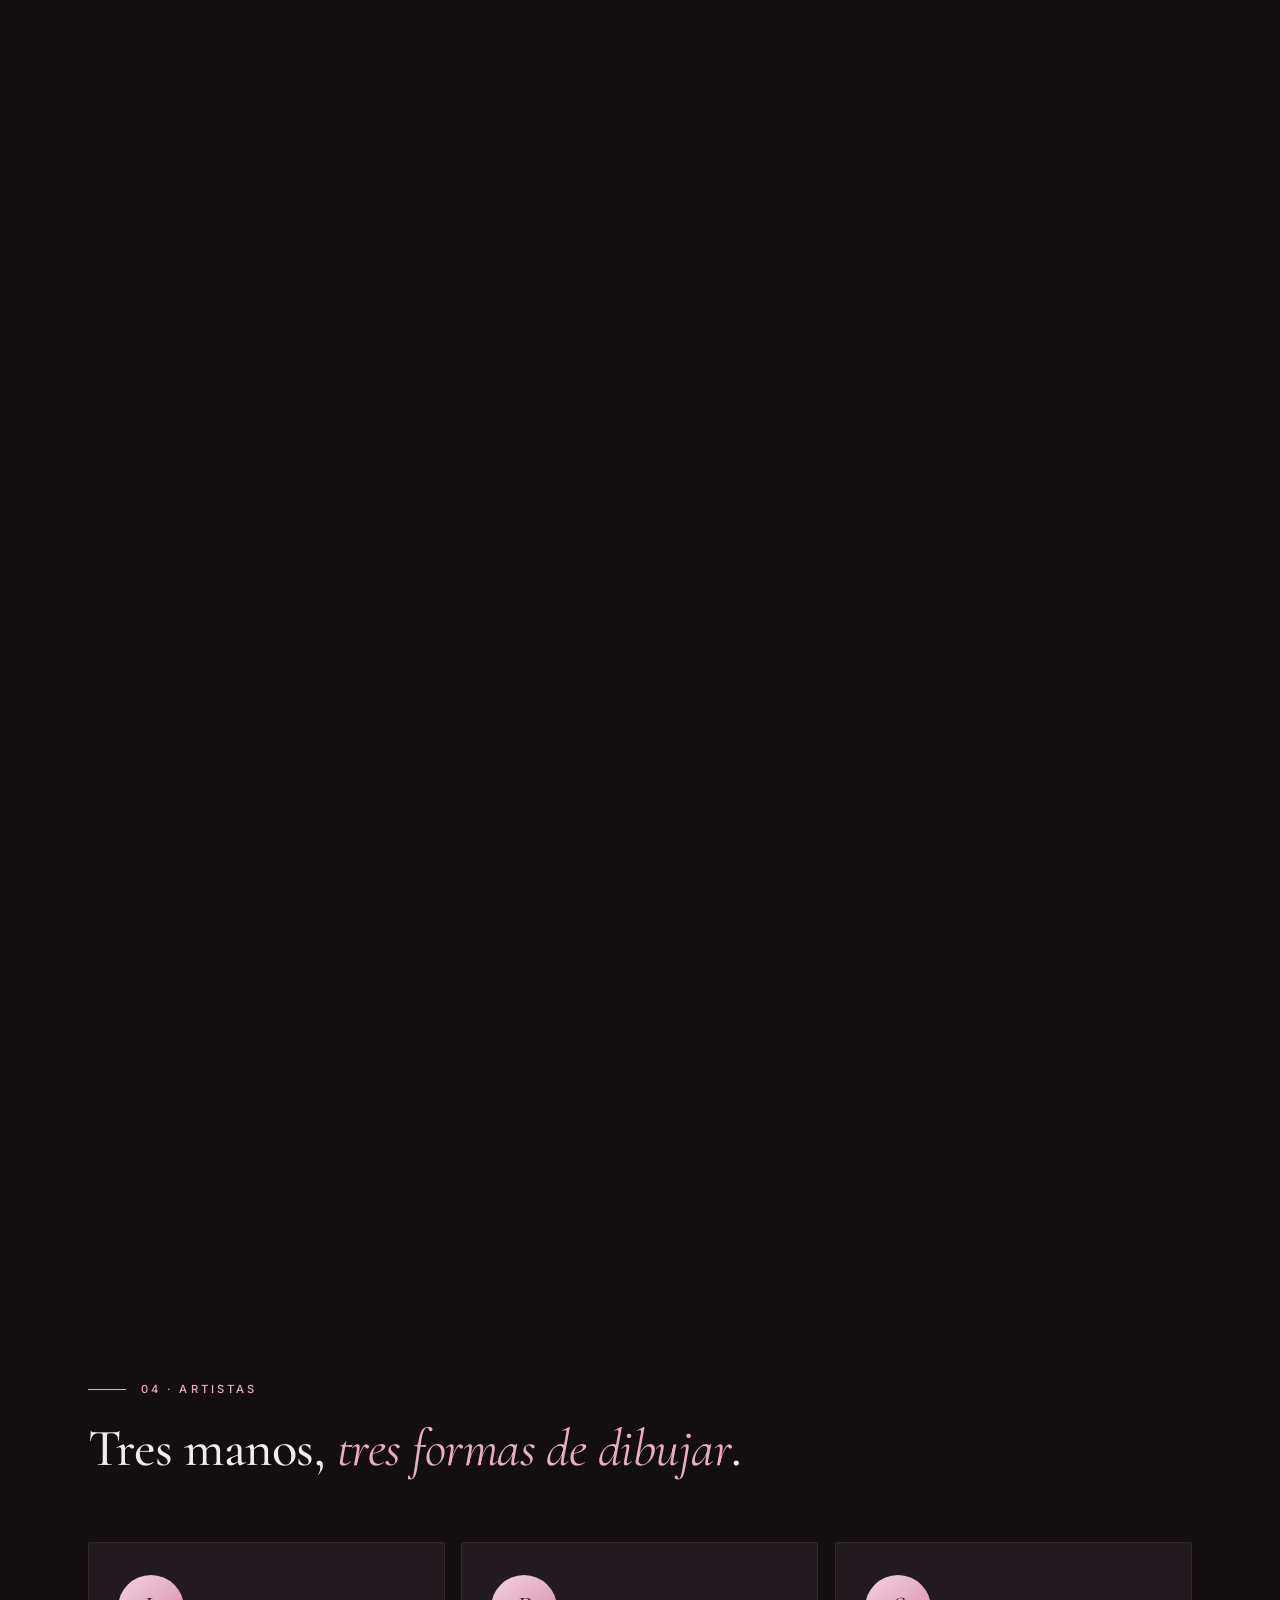
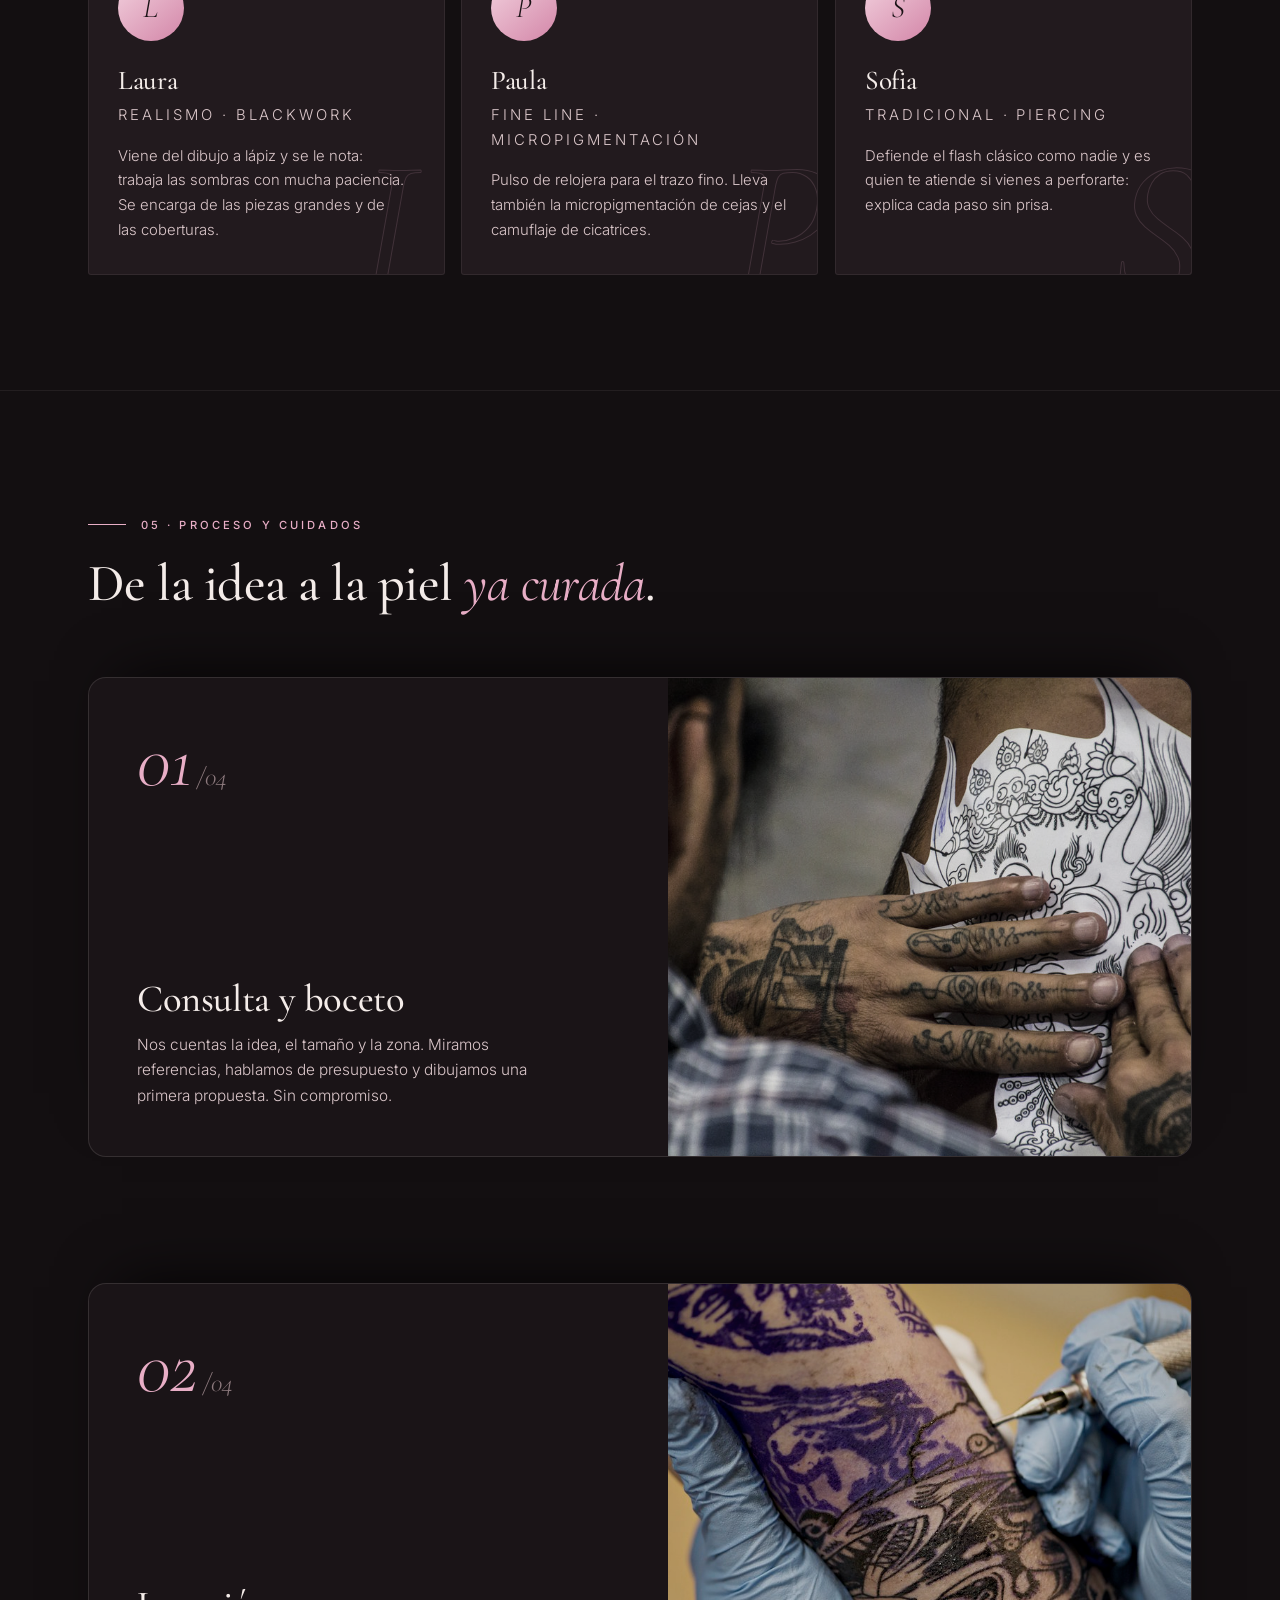
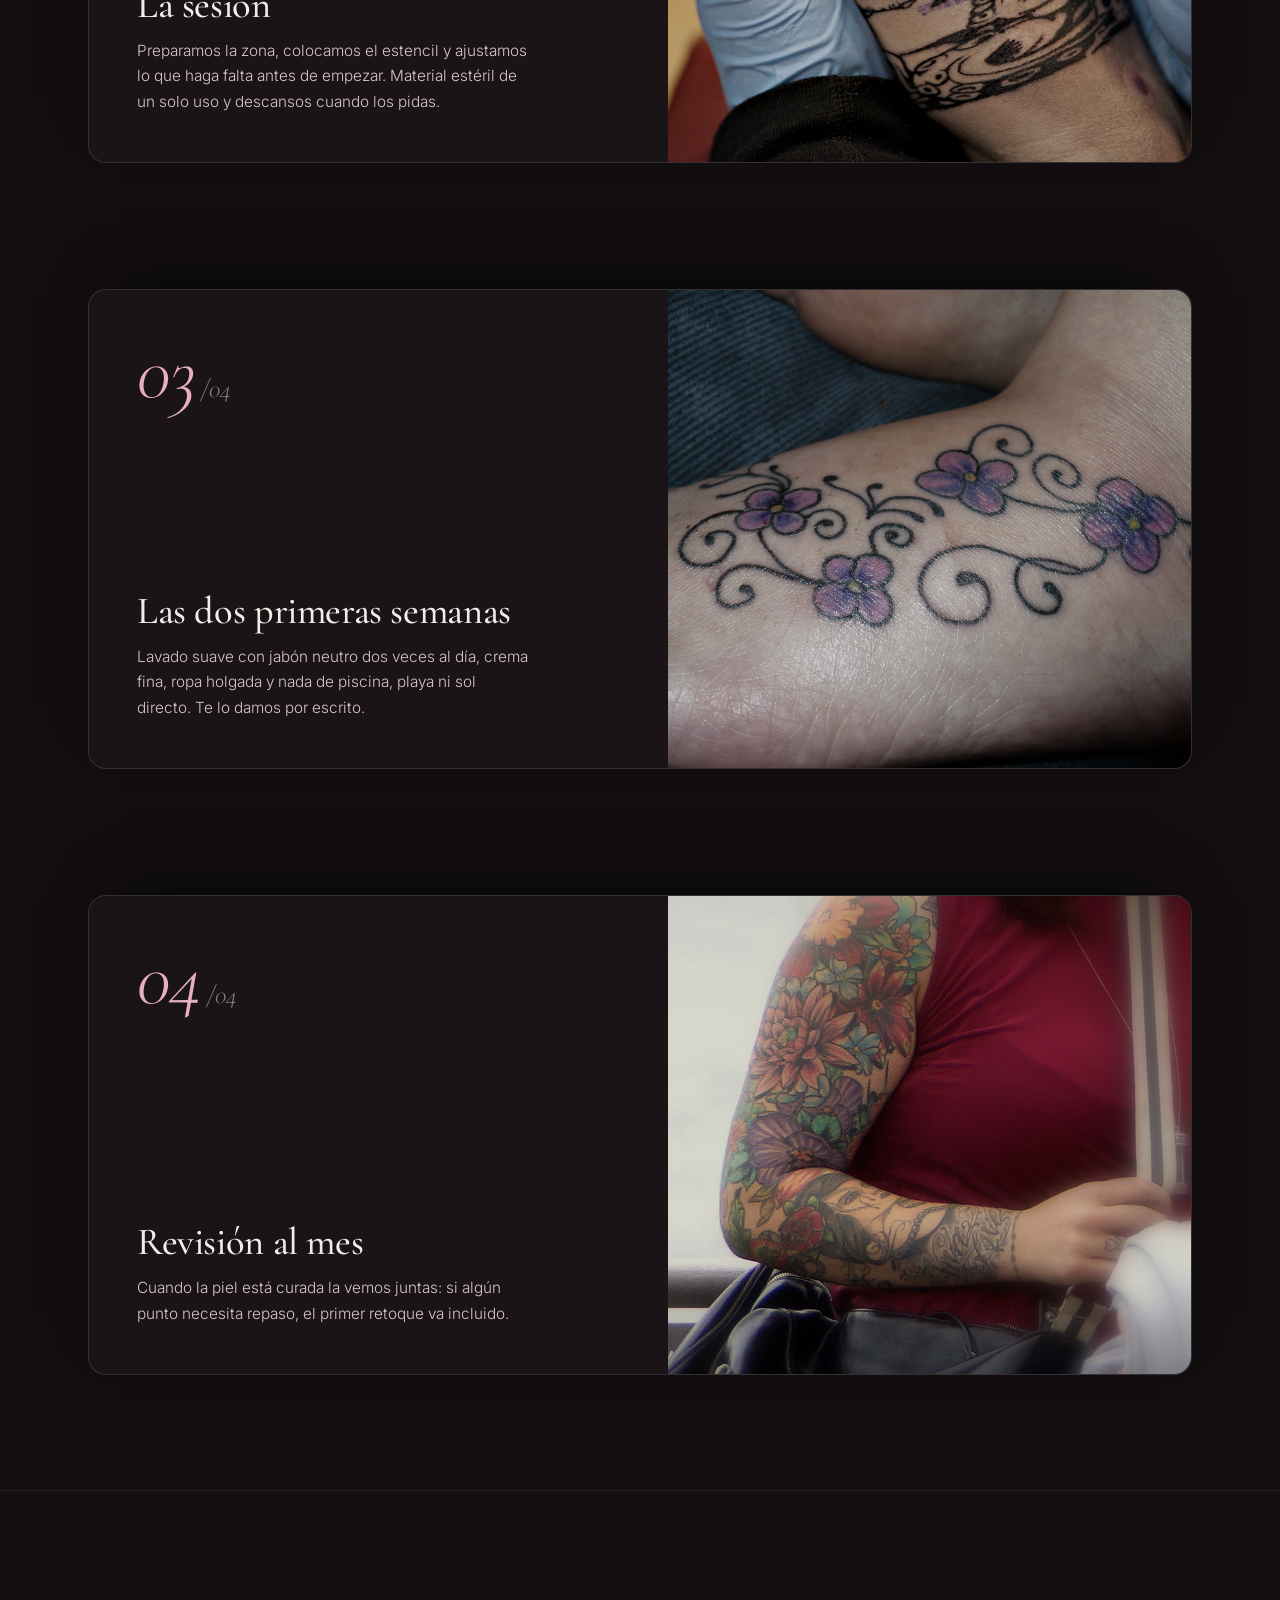
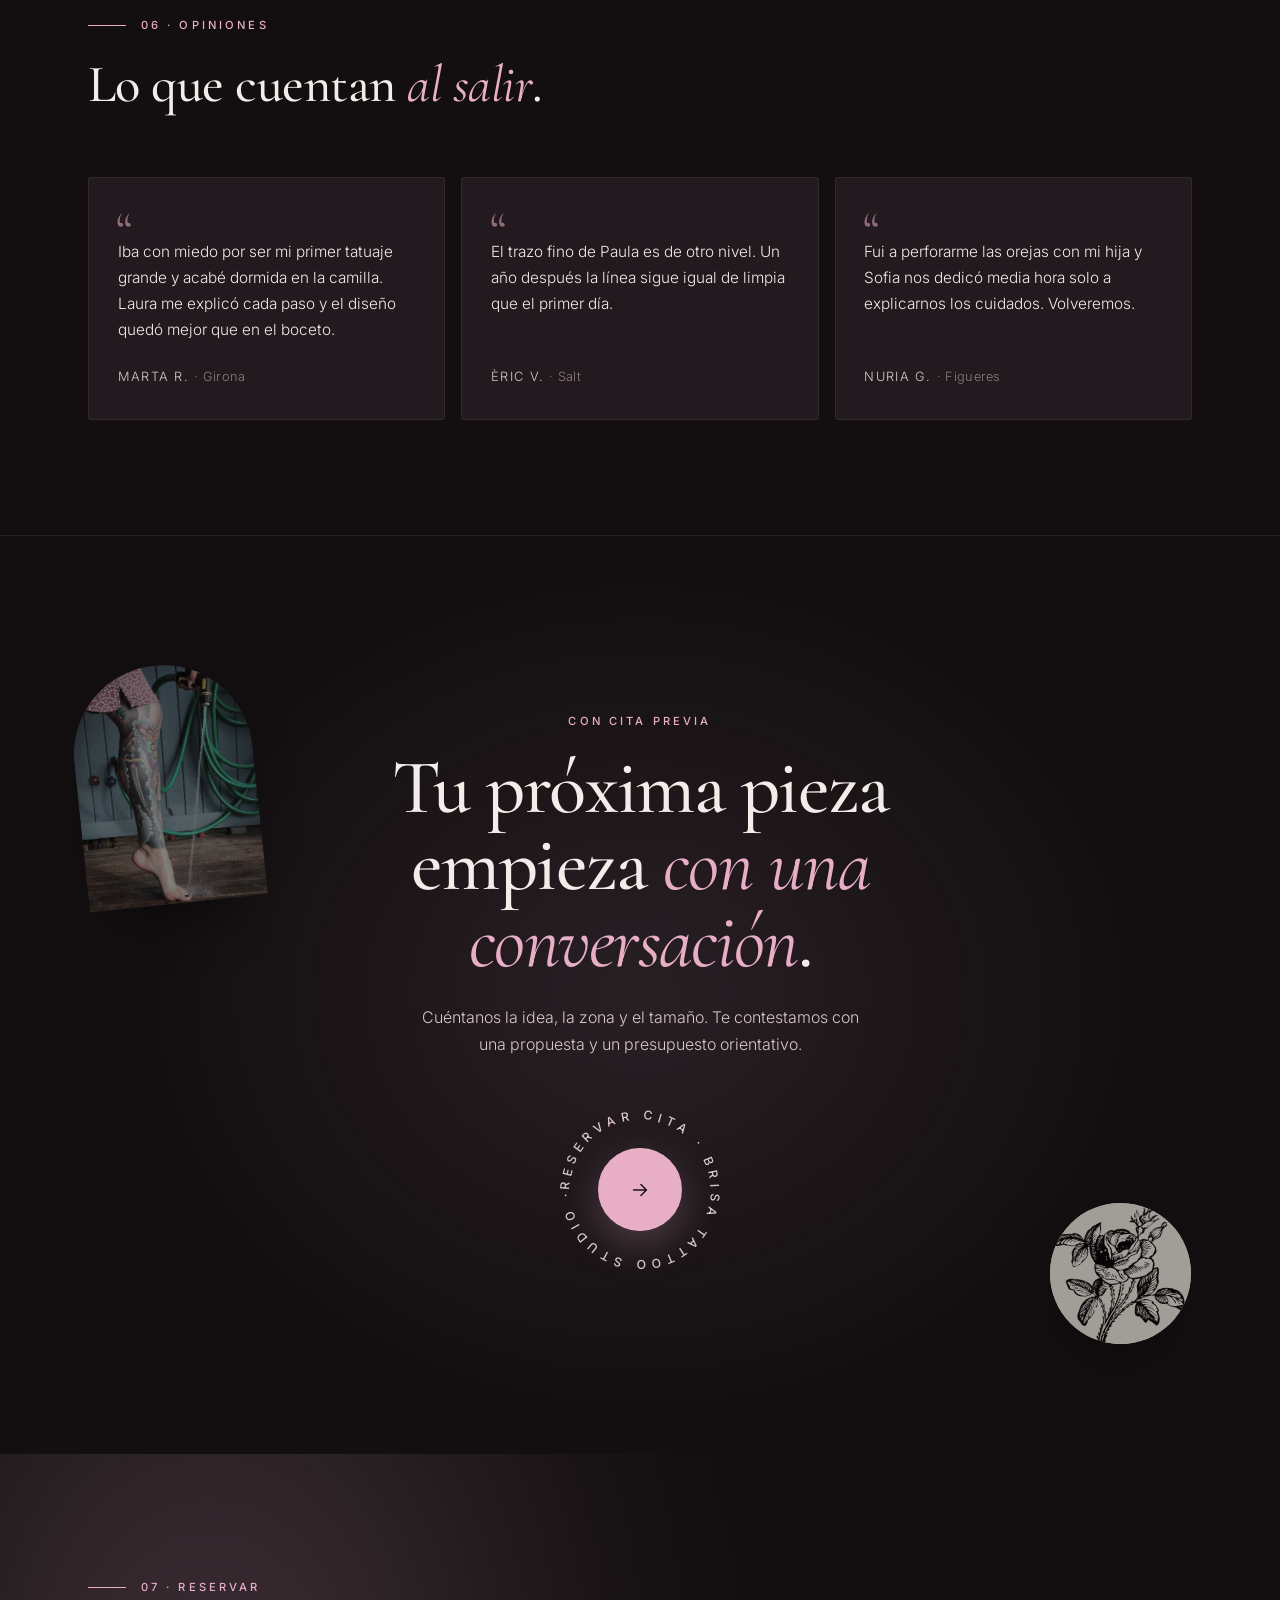
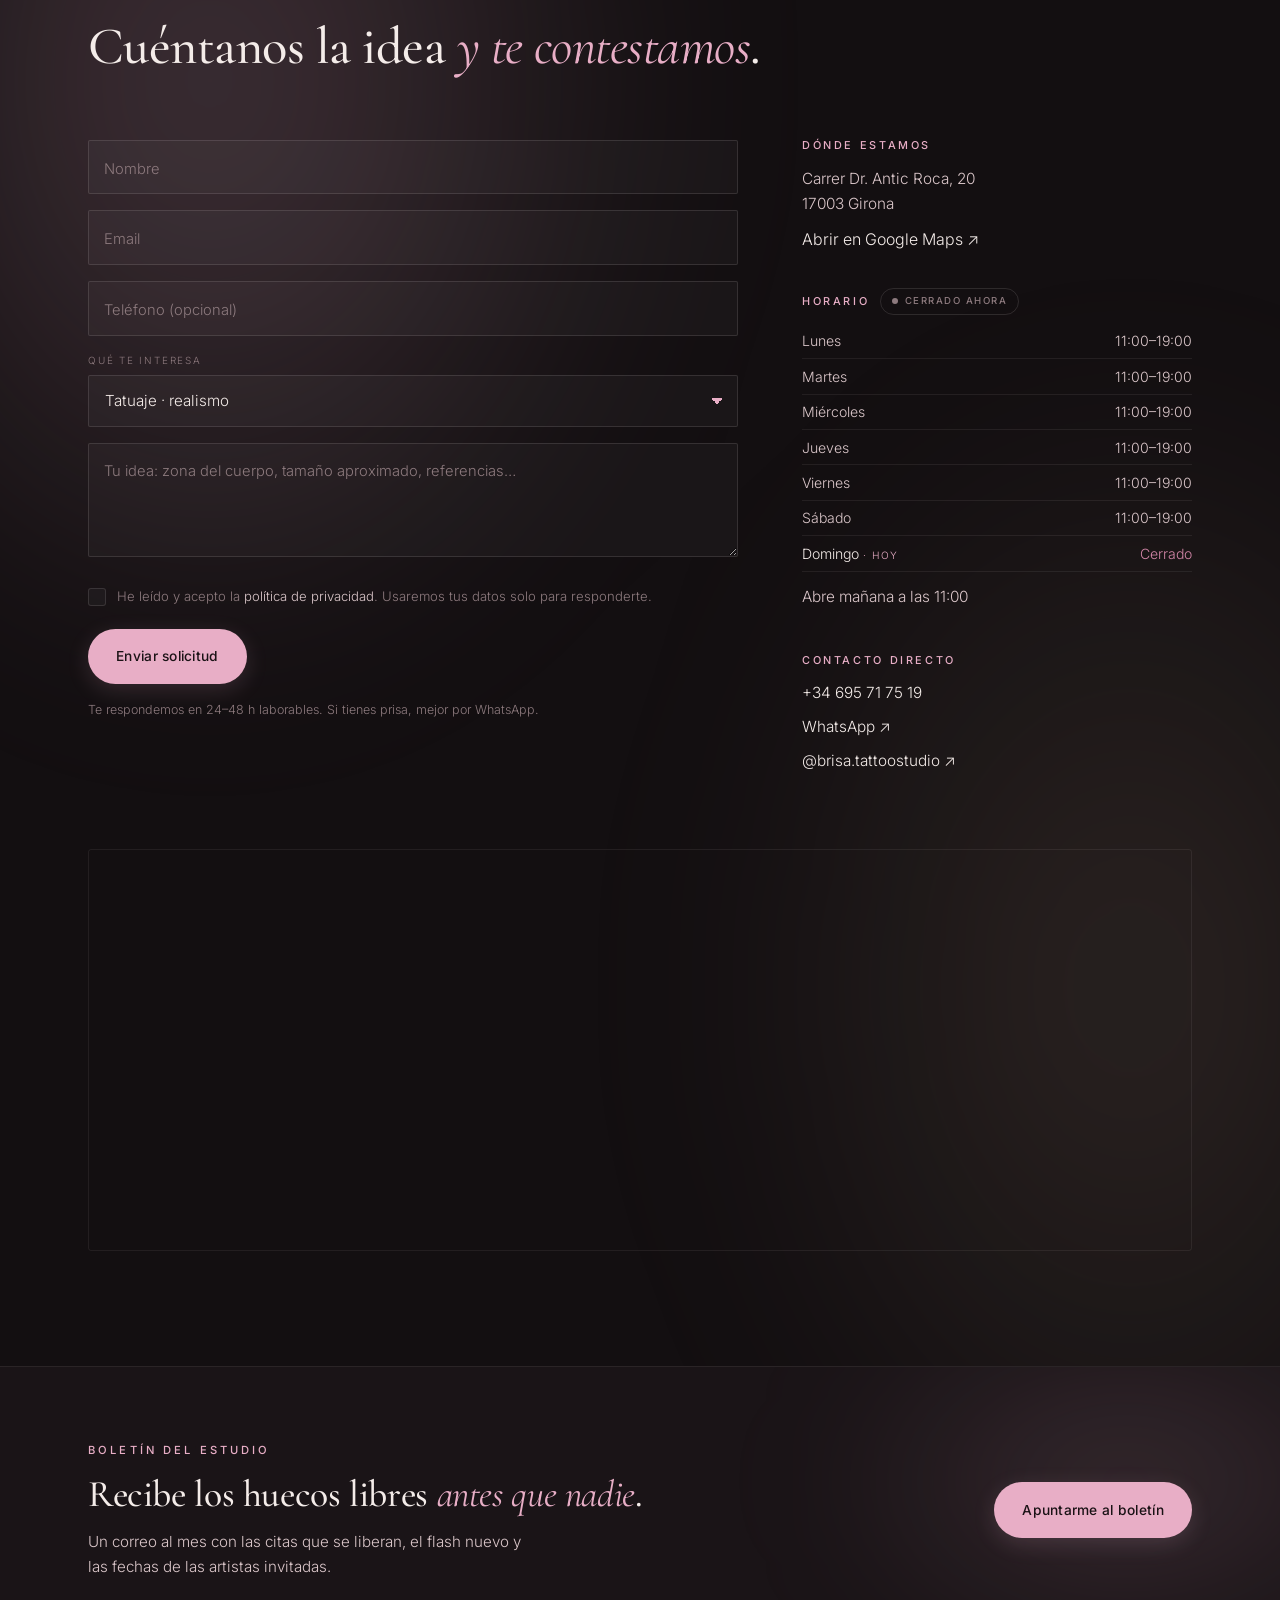
==== commit 51aaad4d: "Animaciones al nivel de Swella y portada nueva - Portada a dos columnas: arco con piezas que se turn" ====
--- a/index.html
+++ b/index.html
@@ -17,17 +17,18 @@
   <meta property="og:image" content="assets/img/hero.jpg" />
 
   <link rel="icon" href="assets/img/favicon.svg" type="image/svg+xml" />
-  <link rel="preload" as="image" href="assets/img/hero.jpg" fetchpriority="high" />
+  <link rel="preload" as="image" href="assets/img/gallery-7.jpg" fetchpriority="high" />
 
   <link rel="preconnect" href="https://fonts.googleapis.com" />
   <link rel="preconnect" href="https://fonts.gstatic.com" crossorigin />
   <link rel="stylesheet" href="https://fonts.googleapis.com/css2?family=Cormorant+Garamond:ital,wght@0,400;0,500;0,600;1,400;1,500;1,600&family=Inter:wght@300;400;500;600&display=swap" />
 
-  <link rel="stylesheet" href="styles.css?v=20260917-4" />
+  <link rel="stylesheet" href="styles.css?v=20260919-5" />
 
   <!-- "js": hay JavaScript. "intro": oculta la portada hasta que arranca la
-       animación de entrada (con red de seguridad en CSS si el JS fallara). -->
-  <script>document.documentElement.classList.add("js", "intro");</script>
+       animación de entrada (con red de seguridad en CSS si el JS fallara).
+       "page-enter": se llega desde otra página de la web y se levanta la cortinilla. -->
+  <script>(function(h){h.classList.add("js","intro");try{if(sessionStorage.getItem("brisa:nav")){sessionStorage.removeItem("brisa:nav");h.classList.add("page-enter")}}catch(e){}})(document.documentElement);</script>
 
   <!-- Ficha de negocio local para Google. Añade "url" con el dominio al publicar. -->
   <script type="application/ld+json">
@@ -95,10 +96,23 @@
     </div>
   </div>
 
+  <!-- Cortinilla entre páginas -->
+  <div class="page-curtain" aria-hidden="true">
+    <svg class="mark" viewBox="0 0 120 150" fill="none">
+      <path d="M60 22c-9 4-13.5 12-9.5 19.5C54 48.5 62 50.5 65 47c3-3.5.5-9.5-4.5-11" />
+      <path d="M60 22c9 4 13.5 12 9.5 19.5C66 48.5 58 50.5 55 47c-3-3.5-.5-9.5 4.5-11" />
+      <path d="M43 33c-8 7-9 18-2 25 5 5 13 5 16 1" />
+      <path d="M77 33c8 7 9 18 2 25-5 5-13 5-16 1" />
+      <path d="M60 60v70" />
+      <path d="M60 84c-7-6-16-6-22-1 4 8 14 11 22 6" />
+      <path d="M60 102c7-6 16-6 22-1-4 8-14 11-22 6" />
+    </svg>
+  </div>
+
   <!-- Cursor -->
   <div class="cursor" data-cursor-root aria-hidden="true">
     <span class="cursor-ink"></span>
-    <span class="cursor-ring"></span>
+    <span class="cursor-ring"><span class="cursor-label" data-cursor-label></span></span>
     <span class="cursor-machine">
       <span class="cursor-machine-inner">
         <svg viewBox="0 0 48 96" fill="none" stroke-linecap="round" stroke-linejoin="round">
@@ -151,12 +165,12 @@
   <!-- Menú móvil -->
   <div class="nav-mobile" id="menu-movil" data-mobile-menu aria-hidden="true">
     <nav aria-label="Navegación móvil">
-      <a href="#estudio">Estudio</a>
-      <a href="#servicios">Servicios</a>
-      <a href="#portfolio">Portfolio</a>
-      <a href="#artistas">Artistas</a>
-      <a href="#proceso">Proceso</a>
-      <a href="#contacto">Reservar cita</a>
+      <a href="#estudio" style="--i: 0">Estudio</a>
+      <a href="#servicios" style="--i: 1">Servicios</a>
+      <a href="#portfolio" style="--i: 2">Portfolio</a>
+      <a href="#artistas" style="--i: 3">Artistas</a>
+      <a href="#proceso" style="--i: 4">Proceso</a>
+      <a href="#contacto" style="--i: 5">Reservar cita</a>
     </nav>
     <div class="nav-mobile-foot">
       <a href="https://www.instagram.com/brisa.tattoostudio" target="_blank" rel="noopener">@brisa.tattoostudio</a>
@@ -167,96 +181,148 @@
   <main id="main">
 
     <!-- ============ HERO ============ -->
-    <section class="hero" id="inicio">
-      <div class="hero-bg">
-        <img src="assets/img/hero.jpg" alt="Manos colocando el diseño de un tatuaje sobre la piel" fetchpriority="high" loading="eager" />
-        <div class="hero-bg-tint" aria-hidden="true"></div>
-      </div>
-      <div class="hero-mesh" aria-hidden="true"></div>
+    <section class="hero" id="inicio" data-hero data-depth-scope>
+      <div class="hero-aurora" aria-hidden="true">
+        <div class="hero-aurora-inner" data-depth="-26"><span></span><span></span><span></span></div>
+      </div>
+      <div class="hero-watermark" aria-hidden="true"><span data-depth="-12">Brisa</span></div>
+      <canvas class="hero-ink" aria-hidden="true" data-hero-ink></canvas>
       <div class="hero-grain" aria-hidden="true"></div>
 
-      <div class="hero-inner">
-        <p class="kicker" data-intro>Estudio de tatuaje · Girona</p>
-
-        <svg class="mark mark-hero" viewBox="0 0 120 150" fill="none" aria-hidden="true" data-draw="intro">
-          <path d="M60 22c-9 4-13.5 12-9.5 19.5C54 48.5 62 50.5 65 47c3-3.5.5-9.5-4.5-11" />
-          <path d="M60 22c9 4 13.5 12 9.5 19.5C66 48.5 58 50.5 55 47c-3-3.5-.5-9.5 4.5-11" />
-          <path d="M43 33c-8 7-9 18-2 25 5 5 13 5 16 1" />
-          <path d="M77 33c8 7 9 18 2 25-5 5-13 5-16 1" />
-          <path d="M60 60v70" />
-          <path d="M60 84c-7-6-16-6-22-1 4 8 14 11 22 6" />
-          <path d="M60 102c7-6 16-6 22-1-4 8-14 11-22 6" />
-        </svg>
-
-        <h1 class="hero-title" data-split="hero" data-intro>
-          Cada piel es un lienzo distinto.<br />
-          <em>Cada trazo, una decisión.</em>
-        </h1>
-
-        <p class="hero-sub" data-intro>
-          Tatuaje, piercing y micropigmentación en el centro de Girona. Diseño propio,
-          material certificado y un espacio tranquilo.
-        </p>
-
-        <div class="hero-foot">
-          <p class="hero-meta" data-intro>
+      <a class="hero-rail hero-rail-right" href="https://www.instagram.com/brisa.tattoostudio" target="_blank" rel="noopener" data-intro>
+        <span>Instagram</span><i></i><span>@brisa.tattoostudio</span>
+      </a>
+
+      <div class="container hero-grid">
+        <div class="hero-copy" data-hero-copy>
+          <p class="hero-pill" data-intro>
             <span class="hero-dot" data-open-dot aria-hidden="true"></span>
-            Carrer Dr. Antic Roca, 20 · Lunes a sábado, 11:00–19:00
+            <span data-open-pill>Estudio de tatuaje</span>
+            <span class="hero-pill-sep" aria-hidden="true"></span>
+            <span>Girona</span>
           </p>
+
+          <h1 class="hero-title" data-split="hero" data-intro>
+            Cada piel es un lienzo distinto.<br />
+            <em>Cada trazo, una decisión.</em>
+          </h1>
+
+          <p class="hero-sub" data-intro>
+            Tatuaje, piercing y micropigmentación en el centro de Girona. Diseño propio,
+            material certificado y un espacio tranquilo.
+          </p>
+
           <div class="hero-actions" data-intro>
             <a class="btn btn-primary" href="#contacto" data-magnetic="0.3">Reservar cita</a>
             <a class="btn btn-ghost" href="#portfolio" data-magnetic="0.3">Ver portfolio</a>
           </div>
-        </div>
-      </div>
-
-      <a class="hero-scroll" href="#estudio" aria-label="Bajar a la siguiente sección">
-        <span></span>
+
+          <ul class="hero-meta" data-intro>
+            <li><strong>Tres artistas</strong><span>Laura, Paula y Sofia</span></li>
+            <li><strong>Diseño propio</strong><span>Cada pieza, una sola vez</span></li>
+            <li><strong>Lunes a sábado</strong><span>De 11:00 a 19:00</span></li>
+          </ul>
+        </div>
+
+        <div class="hero-visual" data-hero-visual>
+          <div class="hero-stage">
+            <div class="hero-layer hero-main" data-depth="12">
+              <span class="hero-orbit" aria-hidden="true"><i></i><i></i></span>
+              <div class="hero-arch" data-slides data-cursor="Siguiente" role="group" aria-roledescription="carrusel" aria-label="Piezas del estudio">
+                <img class="hero-slide is-active" src="assets/img/gallery-7.jpg" alt="Tatuaje de espalda completa con linework en negro" data-name="Blackwork" width="776" height="1000" fetchpriority="high" />
+                <img class="hero-slide" src="assets/img/gallery-2.jpg" alt="Brazo tatuado completo con motivos florales en color" data-name="Color floral" width="791" height="1024" />
+                <img class="hero-slide" src="assets/img/gallery-8.jpg" alt="Pierna tatuada al completo en estilo tradicional a color" data-name="Tradicional" width="819" height="1023" />
+                <img class="hero-slide" src="assets/img/realismo.jpg" alt="Espalda tatuada en realismo, en negro y grises" data-name="Realismo" width="768" height="1024" style="object-position: 50% 58%" />
+                <p class="hero-caption" aria-live="polite">
+                  <span class="hc-num">01</span>
+                  <span class="hc-name-wrap"><span class="hc-name">Blackwork</span></span>
+                </p>
+              </div>
+            </div>
+
+            <div class="hero-layer hero-float" data-depth="30">
+              <div class="hero-bob"><img src="assets/img/gallery-4.jpg" alt="Boceto de rosa dibujado a mano para tatuaje" /></div>
+            </div>
+
+            <div class="hero-layer hero-badge" data-depth="44" aria-hidden="true">
+              <svg class="hero-badge-ring" viewBox="0 0 100 100">
+                <defs><path id="badge-circle" d="M50 50m-38 0a38 38 0 1 1 76 0a38 38 0 1 1-76 0" /></defs>
+                <text><textPath href="#badge-circle" textLength="238" lengthAdjust="spacing">Brisa Tattoo Studio · Girona · Diseño propio ·</textPath></text>
+              </svg>
+              <svg class="mark hero-badge-mark" viewBox="0 0 120 150" fill="none"><use href="#rose" /></svg>
+            </div>
+          </div>
+
+          <div class="hero-thumbs" role="group" aria-label="Elegir pieza">
+            <button class="hero-thumb is-active" type="button" aria-label="Ver Blackwork" aria-pressed="true"><img src="assets/img/gallery-7.jpg" alt="" /><i></i></button>
+            <button class="hero-thumb" type="button" aria-label="Ver Color floral" aria-pressed="false"><img src="assets/img/gallery-2.jpg" alt="" /><i></i></button>
+            <button class="hero-thumb" type="button" aria-label="Ver Tradicional" aria-pressed="false"><img src="assets/img/gallery-8.jpg" alt="" /><i></i></button>
+            <button class="hero-thumb" type="button" aria-label="Ver Realismo" aria-pressed="false"><img src="assets/img/realismo.jpg" alt="" style="object-position: 50% 58%" /><i></i></button>
+          </div>
+        </div>
+      </div>
+
+      <a class="hero-scroll" href="#estudio" data-intro>
+        <span>Descubre</span><i></i>
       </a>
     </section>
 
     <!-- ============ BANDA TIPOGRÁFICA ============ -->
     <div class="marquee-band" data-marquee-band aria-hidden="true">
-      <div class="marquee-row">
+      <div class="marquee-row marquee-row-media">
         <div class="marquee-track">
-          <span>Realismo</span><svg viewBox="0 0 120 150"><use href="#rose" /></svg>
-          <span>Blackwork</span><svg viewBox="0 0 120 150"><use href="#rose" /></svg>
-          <span>Fine line</span><svg viewBox="0 0 120 150"><use href="#rose" /></svg>
-          <span>Tradicional</span><svg viewBox="0 0 120 150"><use href="#rose" /></svg>
-          <span>Piercing</span><svg viewBox="0 0 120 150"><use href="#rose" /></svg>
-          <span>Micropigmentación</span><svg viewBox="0 0 120 150"><use href="#rose" /></svg>
-          <span>Eliminación láser</span><svg viewBox="0 0 120 150"><use href="#rose" /></svg>
+          <span class="mq-img"><img src="assets/img/gallery-7.jpg" alt="" loading="lazy" decoding="async" /></span>
+          <span class="mq-word">Blackwork</span><svg viewBox="0 0 120 150"><use href="#rose" /></svg>
+          <span class="mq-img"><img src="assets/img/gallery-1.jpg" alt="" loading="lazy" decoding="async" /></span>
+          <span class="mq-word">Fine line</span><svg viewBox="0 0 120 150"><use href="#rose" /></svg>
+          <span class="mq-img"><img src="assets/img/service-tradicional.jpg" alt="" loading="lazy" decoding="async" /></span>
+          <span class="mq-word">Tradicional</span><svg viewBox="0 0 120 150"><use href="#rose" /></svg>
+          <span class="mq-img"><img src="assets/img/realismo.jpg" alt="" loading="lazy" decoding="async" /></span>
+          <span class="mq-word">Realismo</span><svg viewBox="0 0 120 150"><use href="#rose" /></svg>
+          <span class="mq-img"><img src="assets/img/machine.jpg" alt="" loading="lazy" decoding="async" /></span>
+          <span class="mq-word">Piercing</span><svg viewBox="0 0 120 150"><use href="#rose" /></svg>
+          <span class="mq-img"><img src="assets/img/gallery-2.jpg" alt="" loading="lazy" decoding="async" /></span>
+          <span class="mq-word">Micropigmentación</span><svg viewBox="0 0 120 150"><use href="#rose" /></svg>
+          <span class="mq-img"><img src="assets/img/about.jpg" alt="" loading="lazy" decoding="async" /></span>
+          <span class="mq-word">Eliminación láser</span><svg viewBox="0 0 120 150"><use href="#rose" /></svg>
         </div>
         <div class="marquee-track">
-          <span>Realismo</span><svg viewBox="0 0 120 150"><use href="#rose" /></svg>
-          <span>Blackwork</span><svg viewBox="0 0 120 150"><use href="#rose" /></svg>
-          <span>Fine line</span><svg viewBox="0 0 120 150"><use href="#rose" /></svg>
-          <span>Tradicional</span><svg viewBox="0 0 120 150"><use href="#rose" /></svg>
-          <span>Piercing</span><svg viewBox="0 0 120 150"><use href="#rose" /></svg>
-          <span>Micropigmentación</span><svg viewBox="0 0 120 150"><use href="#rose" /></svg>
-          <span>Eliminación láser</span><svg viewBox="0 0 120 150"><use href="#rose" /></svg>
+          <span class="mq-img"><img src="assets/img/gallery-7.jpg" alt="" loading="lazy" decoding="async" /></span>
+          <span class="mq-word">Blackwork</span><svg viewBox="0 0 120 150"><use href="#rose" /></svg>
+          <span class="mq-img"><img src="assets/img/gallery-1.jpg" alt="" loading="lazy" decoding="async" /></span>
+          <span class="mq-word">Fine line</span><svg viewBox="0 0 120 150"><use href="#rose" /></svg>
+          <span class="mq-img"><img src="assets/img/service-tradicional.jpg" alt="" loading="lazy" decoding="async" /></span>
+          <span class="mq-word">Tradicional</span><svg viewBox="0 0 120 150"><use href="#rose" /></svg>
+          <span class="mq-img"><img src="assets/img/realismo.jpg" alt="" loading="lazy" decoding="async" /></span>
+          <span class="mq-word">Realismo</span><svg viewBox="0 0 120 150"><use href="#rose" /></svg>
+          <span class="mq-img"><img src="assets/img/machine.jpg" alt="" loading="lazy" decoding="async" /></span>
+          <span class="mq-word">Piercing</span><svg viewBox="0 0 120 150"><use href="#rose" /></svg>
+          <span class="mq-img"><img src="assets/img/gallery-2.jpg" alt="" loading="lazy" decoding="async" /></span>
+          <span class="mq-word">Micropigmentación</span><svg viewBox="0 0 120 150"><use href="#rose" /></svg>
+          <span class="mq-img"><img src="assets/img/about.jpg" alt="" loading="lazy" decoding="async" /></span>
+          <span class="mq-word">Eliminación láser</span><svg viewBox="0 0 120 150"><use href="#rose" /></svg>
         </div>
       </div>
       <div class="marquee-row marquee-row-rev">
         <div class="marquee-track">
-          <span>Diseño propio</span><svg viewBox="0 0 120 150"><use href="#rose" /></svg>
-          <span>Cita previa</span><svg viewBox="0 0 120 150"><use href="#rose" /></svg>
-          <span>Material estéril</span><svg viewBox="0 0 120 150"><use href="#rose" /></svg>
-          <span>Girona</span><svg viewBox="0 0 120 150"><use href="#rose" /></svg>
-          <span>Diseño propio</span><svg viewBox="0 0 120 150"><use href="#rose" /></svg>
-          <span>Cita previa</span><svg viewBox="0 0 120 150"><use href="#rose" /></svg>
-          <span>Material estéril</span><svg viewBox="0 0 120 150"><use href="#rose" /></svg>
-          <span>Girona</span><svg viewBox="0 0 120 150"><use href="#rose" /></svg>
+          <span class="mq-word">Diseño propio</span><svg viewBox="0 0 120 150"><use href="#rose" /></svg>
+          <span class="mq-word">Cita previa</span><svg viewBox="0 0 120 150"><use href="#rose" /></svg>
+          <span class="mq-word">Material estéril</span><svg viewBox="0 0 120 150"><use href="#rose" /></svg>
+          <span class="mq-word">Girona</span><svg viewBox="0 0 120 150"><use href="#rose" /></svg>
+          <span class="mq-word">Diseño propio</span><svg viewBox="0 0 120 150"><use href="#rose" /></svg>
+          <span class="mq-word">Cita previa</span><svg viewBox="0 0 120 150"><use href="#rose" /></svg>
+          <span class="mq-word">Material estéril</span><svg viewBox="0 0 120 150"><use href="#rose" /></svg>
+          <span class="mq-word">Girona</span><svg viewBox="0 0 120 150"><use href="#rose" /></svg>
         </div>
         <div class="marquee-track">
-          <span>Diseño propio</span><svg viewBox="0 0 120 150"><use href="#rose" /></svg>
-          <span>Cita previa</span><svg viewBox="0 0 120 150"><use href="#rose" /></svg>
-          <span>Material estéril</span><svg viewBox="0 0 120 150"><use href="#rose" /></svg>
-          <span>Girona</span><svg viewBox="0 0 120 150"><use href="#rose" /></svg>
-          <span>Diseño propio</span><svg viewBox="0 0 120 150"><use href="#rose" /></svg>
-          <span>Cita previa</span><svg viewBox="0 0 120 150"><use href="#rose" /></svg>
-          <span>Material estéril</span><svg viewBox="0 0 120 150"><use href="#rose" /></svg>
-          <span>Girona</span><svg viewBox="0 0 120 150"><use href="#rose" /></svg>
+          <span class="mq-word">Diseño propio</span><svg viewBox="0 0 120 150"><use href="#rose" /></svg>
+          <span class="mq-word">Cita previa</span><svg viewBox="0 0 120 150"><use href="#rose" /></svg>
+          <span class="mq-word">Material estéril</span><svg viewBox="0 0 120 150"><use href="#rose" /></svg>
+          <span class="mq-word">Girona</span><svg viewBox="0 0 120 150"><use href="#rose" /></svg>
+          <span class="mq-word">Diseño propio</span><svg viewBox="0 0 120 150"><use href="#rose" /></svg>
+          <span class="mq-word">Cita previa</span><svg viewBox="0 0 120 150"><use href="#rose" /></svg>
+          <span class="mq-word">Material estéril</span><svg viewBox="0 0 120 150"><use href="#rose" /></svg>
+          <span class="mq-word">Girona</span><svg viewBox="0 0 120 150"><use href="#rose" /></svg>
         </div>
       </div>
     </div>
@@ -271,27 +337,47 @@
           </h2>
         </header>
 
-        <div class="about-lead" data-reveal>
-          <p>
-            Brisa nació con una idea sencilla: que tatuarse no tenga nada de intimidante.
-            Trabajamos con cita cerrada y una sola persona por sesión, así que el estudio
-            nunca va lleno ni con ruido de fondo.
-          </p>
-          <p>
-            Antes de coger la máquina hablamos: qué te gusta, qué no, qué zona del cuerpo y
-            cómo va a envejecer el diseño con los años. El boceto se dibuja para ti y no se
-            repite en nadie más.
-          </p>
-        </div>
-
-        <figure class="about-figure" data-reveal="mask">
-          <img src="assets/img/about.jpg" alt="Manos con guantes tatuando un antebrazo con el estencil aún visible" loading="lazy" decoding="async" />
-          <figcaption>Guantes nuevos, agujas nuevas y el estencil revisado antes de la primera línea.</figcaption>
-        </figure>
+        <div class="about-split">
+          <div class="about-media">
+            <figure class="about-figure" data-reveal="mask">
+              <img src="assets/img/about.jpg" alt="Manos con guantes tatuando un antebrazo con el estencil aún visible" loading="lazy" decoding="async" />
+            </figure>
+            <div class="about-sub" data-parallax="0.12">
+              <img src="assets/img/hero.jpg" alt="Manos colocando el diseño de un tatuaje sobre la piel" loading="lazy" decoding="async" />
+            </div>
+            <p class="about-tag">
+              <svg class="mark" viewBox="0 0 120 150" fill="none" aria-hidden="true"><use href="#rose" /></svg>
+              Guantes nuevos, agujas nuevas y el estencil revisado antes de la primera línea.
+            </p>
+          </div>
+
+          <div class="about-body">
+            <div class="about-lead" data-reveal>
+              <p>
+                Brisa nació con una idea sencilla: que tatuarse no tenga nada de intimidante.
+                Trabajamos con cita cerrada y una sola persona por sesión, así que el estudio
+                nunca va lleno ni con ruido de fondo.
+              </p>
+              <p>
+                Antes de coger la máquina hablamos: qué te gusta, qué no, qué zona del cuerpo y
+                cómo va a envejecer el diseño con los años. El boceto se dibuja para ti y no se
+                repite en nadie más.
+              </p>
+            </div>
+            <ul class="about-checks" data-reveal>
+              <li>Una sola persona por sesión, con cita cerrada</li>
+              <li>Boceto dibujado para ti, que no se repite</li>
+              <li>Material de un solo uso, abierto delante de ti</li>
+              <li>Seguimiento de la cicatrización hasta la revisión</li>
+            </ul>
+          </div>
+        </div>
 
         <p class="manifesto" data-manifesto>
-          No hacemos tatuajes en serie. Cada pieza se dibuja para una sola piel, se habla
-          antes de empezar y se acompaña hasta que está curada.
+          No hacemos tatuajes en serie. <span class="mf-img" data-keep aria-hidden="true"><img src="assets/img/gallery-4.jpg" alt="" loading="lazy" decoding="async" /></span>
+          Cada pieza se dibuja para una sola piel, se habla antes de empezar
+          <span class="mf-img" data-keep aria-hidden="true"><img src="assets/img/gallery-1.jpg" alt="" loading="lazy" decoding="async" /></span>
+          y se acompaña hasta que está curada.
         </p>
 
         <div class="pillars">
@@ -400,55 +486,93 @@
             </a>
           </li>
         </ol>
-      </div>
-    </section>
-
-    <!-- ============ PORTFOLIO ============ -->
-    <section class="section section-portfolio" id="portfolio">
-      <div class="container">
-        <header class="section-head" data-reveal>
-          <p class="kicker">03 · Portfolio</p>
-          <h2 class="section-title" data-split>Piezas recientes <em>del estudio</em>.</h2>
-          <p class="section-intro">
-            Una selección de estilos. En Instagram publicamos el trabajo del día a día,
-            incluidos los procesos y los diseños disponibles.
-          </p>
-        </header>
-      </div>
-
-      <div class="gallery" data-gallery>
-        <figure class="gallery-item gallery-tall" data-reveal="mask">
-          <img src="assets/img/gallery-7.jpg" alt="Tatuaje de espalda completa con linework en negro" loading="lazy" decoding="async" />
-          <figcaption><span>Blackwork</span> Espalda completa, linework</figcaption>
-        </figure>
-        <figure class="gallery-item gallery-tall" data-reveal="mask">
-          <img src="assets/img/gallery-8.jpg" alt="Pierna tatuada al completo en estilo tradicional a color" loading="lazy" decoding="async" />
-          <figcaption><span>Tradicional</span> Pierna completa en color</figcaption>
-        </figure>
-        <figure class="gallery-item" data-reveal="mask">
-          <img src="assets/img/gallery-1.jpg" alt="Tatuaje floral pequeño en el pie" loading="lazy" decoding="async" />
-          <figcaption><span>Color</span> Floral en el pie</figcaption>
-        </figure>
-        <figure class="gallery-item gallery-ink" data-reveal="mask">
-          <img src="assets/img/gallery-4.jpg" alt="Boceto de rosa dibujado a mano para tatuaje" loading="lazy" decoding="async" />
-          <figcaption><span>Diseño</span> Boceto a mano</figcaption>
-        </figure>
-        <figure class="gallery-item gallery-wide" data-reveal="mask">
-          <img src="assets/img/gallery-2.jpg" alt="Brazo tatuado completo con motivos florales en color" loading="lazy" decoding="async" />
-          <figcaption><span>Color</span> Brazo completo floral</figcaption>
-        </figure>
-        <figure class="gallery-item" data-reveal="mask">
-          <img src="assets/img/service-tradicional.jpg" alt="Láminas de flash tradicional enmarcadas en el estudio" loading="lazy" decoding="async" />
-          <figcaption><span>Flash</span> Láminas del estudio</figcaption>
-        </figure>
-      </div>
-
-      <div class="container">
-        <p class="gallery-cta" data-reveal>
-          <a class="link-underline" href="https://www.instagram.com/brisa.tattoostudio" target="_blank" rel="noopener">
-            Ver todo en Instagram · @brisa.tattoostudio ↗
-          </a>
-        </p>
+
+        <!-- Foto que sigue al ratón por la lista (sólo escritorio) -->
+        <div class="svc-float" data-svc-float aria-hidden="true">
+          <div class="svc-float-inner">
+            <img src="assets/img/realismo.jpg" alt="" loading="lazy" decoding="async" style="object-position: 50% 58%" />
+            <img src="assets/img/gallery-7.jpg" alt="" loading="lazy" decoding="async" />
+            <img src="assets/img/gallery-1.jpg" alt="" loading="lazy" decoding="async" />
+            <img src="assets/img/service-tradicional.jpg" alt="" loading="lazy" decoding="async" />
+            <span class="svc-float-card"><svg class="mark" viewBox="0 0 120 150" fill="none"><use href="#rose" /></svg><em>Piercing</em><small>Titanio implantable</small></span>
+            <span class="svc-float-card"><svg class="mark" viewBox="0 0 120 150" fill="none"><use href="#rose" /></svg><em>Micropigmentación</em><small>Retoque incluido</small></span>
+            <span class="svc-float-card"><svg class="mark" viewBox="0 0 120 150" fill="none"><use href="#rose" /></svg><em>Láser</em><small>Valoración gratuita</small></span>
+          </div>
+        </div>
+      </div>
+    </section>
+
+    <!-- ============ PORTFOLIO (galería horizontal) ============ -->
+    <section class="section-portfolio hscroll" id="portfolio" data-hscroll>
+      <div class="hscroll-sticky">
+        <div class="container hscroll-head">
+          <header class="section-head" data-reveal>
+            <p class="kicker">03 · Portfolio</p>
+            <h2 class="section-title" data-split>Piezas recientes <em>del estudio</em>.</h2>
+          </header>
+          <div class="hscroll-meta" data-reveal>
+            <p class="hscroll-hint">
+              <span class="hscroll-hint-desk">Sigue bajando</span><span class="hscroll-hint-touch">Desliza</span>
+              <span aria-hidden="true">→</span>
+            </p>
+            <span class="hscroll-bar" aria-hidden="true"><i data-hscroll-bar></i></span>
+          </div>
+        </div>
+
+        <div class="hscroll-viewport" data-reveal>
+          <div class="hscroll-track" data-hscroll-track>
+            <figure class="hcard gallery-item" data-cursor="Ver" data-caption="Blackwork · Espalda completa, linework">
+              <div class="hcard-media hcard-arch"><div class="hcard-img"><img src="assets/img/gallery-7.jpg" alt="Tatuaje de espalda completa con linework en negro" loading="lazy" decoding="async" /></div></div>
+              <figcaption><span class="hcard-num">01</span><span class="hcard-tag">Blackwork</span><span class="hcard-name">Espalda completa, linework</span></figcaption>
+            </figure>
+            <figure class="hcard hcard-wide gallery-item" data-cursor="Ver" data-caption="Color · Brazo completo floral">
+              <div class="hcard-media"><div class="hcard-img"><img src="assets/img/gallery-2.jpg" alt="Brazo tatuado completo con motivos florales en color" loading="lazy" decoding="async" /></div></div>
+              <figcaption><span class="hcard-num">02</span><span class="hcard-tag">Color</span><span class="hcard-name">Brazo completo floral</span></figcaption>
+            </figure>
+            <figure class="hcard gallery-item" data-cursor="Ver" data-caption="Realismo · Espalda en negro y grises">
+              <div class="hcard-media hcard-arch"><div class="hcard-img"><img src="assets/img/realismo.jpg" alt="Espalda tatuada en realismo, en negro y grises" loading="lazy" decoding="async" style="object-position: 50% 58%" /></div></div>
+              <figcaption><span class="hcard-num">03</span><span class="hcard-tag">Realismo</span><span class="hcard-name">Espalda en negro y grises</span></figcaption>
+            </figure>
+            <figure class="hcard hcard-wide gallery-item" data-cursor="Ver" data-caption="Tradicional · Pierna completa en color">
+              <div class="hcard-media"><div class="hcard-img"><img src="assets/img/gallery-8.jpg" alt="Pierna tatuada al completo en estilo tradicional a color" loading="lazy" decoding="async" /></div></div>
+              <figcaption><span class="hcard-num">04</span><span class="hcard-tag">Tradicional</span><span class="hcard-name">Pierna completa en color</span></figcaption>
+            </figure>
+            <figure class="hcard gallery-item" data-cursor="Ver" data-caption="Color · Floral en el pie">
+              <div class="hcard-media hcard-arch"><div class="hcard-img"><img src="assets/img/gallery-1.jpg" alt="Tatuaje floral pequeño en el pie" loading="lazy" decoding="async" /></div></div>
+              <figcaption><span class="hcard-num">05</span><span class="hcard-tag">Color</span><span class="hcard-name">Floral en el pie</span></figcaption>
+            </figure>
+            <figure class="hcard hcard-wide gallery-item gallery-ink" data-cursor="Ver" data-caption="Diseño · Boceto a mano">
+              <div class="hcard-media"><div class="hcard-img"><img src="assets/img/gallery-4.jpg" alt="Boceto de rosa dibujado a mano para tatuaje" loading="lazy" decoding="async" /></div></div>
+              <figcaption><span class="hcard-num">06</span><span class="hcard-tag">Diseño</span><span class="hcard-name">Boceto a mano</span></figcaption>
+            </figure>
+            <figure class="hcard gallery-item" data-cursor="Ver" data-caption="Flash · Láminas del estudio">
+              <div class="hcard-media hcard-arch"><div class="hcard-img"><img src="assets/img/service-tradicional.jpg" alt="Láminas de flash tradicional enmarcadas en el estudio" loading="lazy" decoding="async" /></div></div>
+              <figcaption><span class="hcard-num">07</span><span class="hcard-tag">Flash</span><span class="hcard-name">Láminas del estudio</span></figcaption>
+            </figure>
+            <div class="hcard hcard-end">
+              <svg class="mark hcard-end-mark" viewBox="0 0 120 150" fill="none" aria-hidden="true"><use href="#rose" /></svg>
+              <p class="kicker">A tu medida</p>
+              <p class="hcard-end-title">¿Y si dibujamos <em>la tuya</em>?</p>
+              <a class="btn btn-primary" href="#contacto" data-magnetic="0.3">Reservar cita</a>
+              <a class="link-underline hcard-end-ig" href="https://www.instagram.com/brisa.tattoostudio" target="_blank" rel="noopener">Todo el trabajo en @brisa.tattoostudio ↗</a>
+            </div>
+          </div>
+        </div>
+      </div>
+    </section>
+
+    <!-- ============ FOTO QUE CRECE ============ -->
+    <section class="zoom-band" data-zoom aria-label="Filosofía del estudio">
+      <div class="zoom-sticky">
+        <div class="zoom-media" data-zoom-media>
+          <img src="assets/img/machine.jpg" alt="Máquina de tatuar de bobinas sobre la mesa de trabajo" loading="lazy" decoding="async" data-zoom-img />
+        </div>
+        <div class="container zoom-text" data-zoom-text>
+          <blockquote class="zoom-quote">
+            <p>Una línea se hace una sola vez.<br /><em>Por eso se piensa tanto.</em></p>
+          </blockquote>
+          <p class="zoom-cite">Brisa Tattoo Studio · Girona</p>
+        </div>
       </div>
     </section>
 
@@ -503,61 +627,60 @@
           <h2 class="section-title" data-split>De la idea a la piel <em>ya curada</em>.</h2>
         </header>
 
-        <div class="steps-wrap" data-steps>
-          <span class="steps-rail" aria-hidden="true"><span class="steps-fill" data-steps-fill></span></span>
-          <ol class="steps">
-            <li class="step" data-reveal>
-              <span class="step-num">01</span>
-              <div class="step-body">
+        <ol class="scards" data-scards>
+          <li class="scard" style="--i: 0">
+            <div class="scard-body">
+              <span class="scard-num">01<small>/04</small></span>
+              <div class="scard-text">
                 <h3>Consulta y boceto</h3>
                 <p>
                   Nos cuentas la idea, el tamaño y la zona. Miramos referencias, hablamos de
                   presupuesto y dibujamos una primera propuesta. Sin compromiso.
                 </p>
               </div>
-            </li>
-            <li class="step" data-reveal>
-              <span class="step-num">02</span>
-              <div class="step-body">
+            </div>
+            <div class="scard-media"><img src="assets/img/hero.jpg" alt="Mano sobre el boceto de un diseño dibujado a mano" loading="lazy" decoding="async" /></div>
+          </li>
+          <li class="scard" style="--i: 1">
+            <div class="scard-body">
+              <span class="scard-num">02<small>/04</small></span>
+              <div class="scard-text">
                 <h3>La sesión</h3>
                 <p>
                   Preparamos la zona, colocamos el estencil y ajustamos lo que haga falta antes
                   de empezar. Material estéril de un solo uso y descansos cuando los pidas.
                 </p>
               </div>
-            </li>
-            <li class="step" data-reveal>
-              <span class="step-num">03</span>
-              <div class="step-body">
+            </div>
+            <div class="scard-media"><img src="assets/img/about.jpg" alt="Manos con guantes tatuando un antebrazo" loading="lazy" decoding="async" /></div>
+          </li>
+          <li class="scard" style="--i: 2">
+            <div class="scard-body">
+              <span class="scard-num">03<small>/04</small></span>
+              <div class="scard-text">
                 <h3>Las dos primeras semanas</h3>
                 <p>
                   Lavado suave con jabón neutro dos veces al día, crema fina, ropa holgada y
                   nada de piscina, playa ni sol directo. Te lo damos por escrito.
                 </p>
               </div>
-            </li>
-            <li class="step" data-reveal>
-              <span class="step-num">04</span>
-              <div class="step-body">
+            </div>
+            <div class="scard-media"><img src="assets/img/gallery-1.jpg" alt="Tatuaje floral pequeño ya curado en el pie" loading="lazy" decoding="async" /></div>
+          </li>
+          <li class="scard" style="--i: 3">
+            <div class="scard-body">
+              <span class="scard-num">04<small>/04</small></span>
+              <div class="scard-text">
                 <h3>Revisión al mes</h3>
                 <p>
                   Cuando la piel está curada la vemos juntas: si algún punto necesita repaso,
                   el primer retoque va incluido.
                 </p>
               </div>
-            </li>
-          </ol>
-        </div>
-
-        <svg class="mark mark-divider" viewBox="0 0 120 150" fill="none" aria-hidden="true" data-draw>
-          <path d="M60 22c-9 4-13.5 12-9.5 19.5C54 48.5 62 50.5 65 47c3-3.5.5-9.5-4.5-11" />
-          <path d="M60 22c9 4 13.5 12 9.5 19.5C66 48.5 58 50.5 55 47c-3-3.5-.5-9.5 4.5-11" />
-          <path d="M43 33c-8 7-9 18-2 25 5 5 13 5 16 1" />
-          <path d="M77 33c8 7 9 18 2 25-5 5-13 5-16 1" />
-          <path d="M60 60v70" />
-          <path d="M60 84c-7-6-16-6-22-1 4 8 14 11 22 6" />
-          <path d="M60 102c7-6 16-6 22-1-4 8-14 11-22 6" />
-        </svg>
+            </div>
+            <div class="scard-media"><img src="assets/img/gallery-2.jpg" alt="Brazo tatuado con motivos florales ya curado" loading="lazy" decoding="async" /></div>
+          </li>
+        </ol>
       </div>
     </section>
 
@@ -592,6 +715,34 @@
             <figcaption>Nuria G. <span>· Figueres</span></figcaption>
           </figure>
         </div>
+      </div>
+    </section>
+
+    <!-- ============ LLAMADA FINAL ============ -->
+    <section class="big-cta" data-depth-scope>
+      <div class="big-cta-photo big-cta-photo-a" data-depth="34" aria-hidden="true">
+        <img src="assets/img/gallery-8.jpg" alt="" loading="lazy" decoding="async" />
+      </div>
+      <div class="big-cta-photo big-cta-photo-b" data-depth="-26" aria-hidden="true">
+        <img src="assets/img/gallery-4.jpg" alt="" loading="lazy" decoding="async" />
+      </div>
+      <div class="container big-cta-inner">
+        <p class="kicker" data-reveal>Con cita previa</p>
+        <h2 class="big-cta-title" data-split>Tu próxima pieza empieza <em>con una conversación</em>.</h2>
+        <p class="big-cta-sub" data-reveal>
+          Cuéntanos la idea, la zona y el tamaño. Te contestamos con una propuesta y un
+          presupuesto orientativo.
+        </p>
+        <a class="round-btn" href="#contacto" data-magnetic="0.4" data-cursor="Reservar" data-reveal>
+          <svg class="round-btn-ring" viewBox="0 0 100 100" aria-hidden="true">
+            <defs><path id="round-btn-circle" d="M50 50m-40 0a40 40 0 1 1 80 0a40 40 0 1 1-80 0" /></defs>
+            <text><textPath href="#round-btn-circle" textLength="250" lengthAdjust="spacing">Reservar cita · Brisa Tattoo Studio ·</textPath></text>
+          </svg>
+          <span class="round-btn-core" aria-hidden="true">
+            <svg viewBox="0 0 24 24" fill="none" stroke="currentColor" stroke-width="1.6" stroke-linecap="round" stroke-linejoin="round"><path d="M5 12h14M13 6l6 6-6 6" /></svg>
+          </span>
+          <span class="sr-only">Reservar cita</span>
+        </a>
       </div>
     </section>
 
@@ -791,7 +942,7 @@
 
   <script defer src="lib/gsap.min.js"></script>
   <script defer src="lib/ScrollTrigger.min.js"></script>
-  <script defer src="lib/manifest.js?v=20260917-4"></script>
-  <script defer src="main.js?v=20260917-4"></script>
+  <script defer src="lib/manifest.js?v=20260919-5"></script>
+  <script defer src="main.js?v=20260919-5"></script>
 </body>
 </html>
--- a/styles.css
+++ b/styles.css
@@ -45,9 +45,11 @@
 html {
   -webkit-text-size-adjust: 100%;
   overflow-x: clip;
-  scroll-behavior: smooth;
   background: var(--bg);
 }
+/* Scroll suave sólo sin JS: con JS lo hacen los enlaces, y en CSS rompe los
+   cálculos de ScrollTrigger si se recalcula con la página ya bajada */
+html:not(.js) { scroll-behavior: smooth; }
 
 body {
   font-family: var(--sans);
@@ -181,7 +183,7 @@
 }
 
 /* =============================================================
-   4.5 Banda tipográfica en movimiento
+   4.5 Banda en movimiento: fotos y estilos, y debajo una fila en trazo
    ============================================================= */
 .marquee-band {
   position: relative;
@@ -189,7 +191,7 @@
   border-block: 1px solid var(--line-soft);
   background: var(--bg);
   overflow: hidden;
-  display: grid; gap: clamp(0.2rem, 1vw, 0.8rem);
+  display: grid; gap: clamp(0.4rem, 1.2vw, 1rem);
 }
 .marquee-row {
   display: flex; width: max-content;
@@ -198,20 +200,30 @@
 }
 .marquee-track {
   display: flex; flex: 0 0 auto; align-items: center;
-  gap: clamp(1.4rem, 3vw, 3rem);
-  padding-right: clamp(1.4rem, 3vw, 3rem);
-  animation: marqueeLoop 42s linear infinite;
-}
-.marquee-row-rev .marquee-track { animation-direction: reverse; animation-duration: 54s; }
-.marquee-track span {
+  gap: clamp(1.2rem, 2.6vw, 2.6rem);
+  padding-right: clamp(1.2rem, 2.6vw, 2.6rem);
+  animation: marqueeLoop 48s linear infinite;
+}
+.marquee-row-rev .marquee-track { animation-direction: reverse; animation-duration: 58s; }
+.mq-word {
   font-family: var(--serif); font-style: italic; font-weight: 400;
   font-size: clamp(2.6rem, 7.4vw, 6.6rem); line-height: 1.12;
   letter-spacing: -0.02em; white-space: nowrap;
   color: var(--cream);
 }
-.marquee-row-rev .marquee-track span {
+.marquee-row-rev .mq-word {
   color: transparent;
   -webkit-text-stroke: 1px rgba(232, 174, 198, 0.55);
+}
+.mq-img {
+  flex: 0 0 auto; display: block;
+  width: clamp(5.4rem, 11.5vw, 10.5rem); height: clamp(3.2rem, 6.8vw, 6.2rem);
+  border-radius: 999px; overflow: hidden;
+  box-shadow: 0 0 0 1px rgba(232, 174, 198, 0.22);
+}
+.mq-img img {
+  width: 100%; height: 100%; object-fit: cover;
+  filter: grayscale(0.45) brightness(0.85);
 }
 .marquee-track svg {
   flex: 0 0 auto;
@@ -315,10 +327,9 @@
 }
 .cursor.is-interactive .cursor-ring { width: 40px; height: 40px; margin: -20px; border-color: var(--accent); }
 .cursor.is-media .cursor-ring {
-  width: 92px; height: 92px; margin: -46px;
+  width: 34px; height: 34px; margin: -17px;
   border-color: var(--accent);
-  background: rgba(232, 174, 198, 0.1);
-  backdrop-filter: blur(2px);
+  background: rgba(232, 174, 198, 0.08);
 }
 
 /* Máquina de tatuar: la punta de la aguja coincide exactamente con el puntero.
@@ -361,9 +372,55 @@
   100% { opacity: 0; transform: scale(4.2); }
 }
 
-.has-cursor, .has-cursor a, .has-cursor button, .has-cursor .gallery-item,
+.has-cursor, .has-cursor a, .has-cursor button, .has-cursor .gallery-item, .has-cursor [data-cursor],
 .has-cursor label, .has-cursor select, .has-cursor input[type="checkbox"] { cursor: none; }
 .has-cursor input:not([type="checkbox"]), .has-cursor textarea { cursor: text; }
+
+/* Etiqueta de acción ("Ver", "Siguiente", "Reservar"): texto pequeño al
+   lado del halo, que apenas crece. Discreto para no tapar las fotos. */
+.cursor-label {
+  position: absolute; left: calc(100% + 10px); top: 50%;
+  translate: 0 -50%;
+  white-space: nowrap;
+  font-family: var(--sans); font-size: 0.58rem; font-weight: 500;
+  letter-spacing: 0.22em; text-transform: uppercase;
+  color: var(--cream);
+  text-shadow: 0 1px 8px rgba(0, 0, 0, 0.7);
+  opacity: 0; transform: translateX(-4px);
+  transition: opacity 160ms var(--ease-out), transform 200ms var(--ease-out);
+}
+.cursor.is-label .cursor-ring {
+  width: 34px; height: 34px; margin: -17px;
+  border-color: var(--accent);
+  background: rgba(232, 174, 198, 0.08);
+}
+.cursor.is-label .cursor-label { opacity: 1; transform: none; }
+
+/* Cortinilla entre páginas: sube al salir y se levanta al llegar.
+   La llegada es sólo CSS, así que funciona también en páginas sin JS. */
+.page-curtain {
+  position: fixed; inset: 0; z-index: 10001;
+  display: grid; place-items: center;
+  background: var(--bg-2);
+  border-top: 1px solid rgba(232, 174, 198, 0.4);
+  pointer-events: none;
+  transform: translateY(101%);
+}
+.page-curtain .mark { width: 54px; height: auto; opacity: 0; }
+.is-leaving .page-curtain {
+  transform: none; pointer-events: auto;
+  transition: transform 620ms cubic-bezier(0.77, 0, 0.18, 1);
+}
+.is-leaving .page-curtain .mark { opacity: 1; transition: opacity 300ms var(--ease-out) 280ms; }
+.page-enter .page-curtain {
+  transform: none;
+  animation: curtainLift 950ms cubic-bezier(0.77, 0, 0.18, 1) 150ms forwards;
+}
+.page-enter .page-curtain .mark { opacity: 1; animation: curtainMark 400ms var(--ease-out) forwards; }
+@keyframes curtainLift { to { transform: translateY(-101%); visibility: hidden; } }
+@keyframes curtainMark { to { opacity: 0; } }
+/* Si se llega por la cortinilla no hace falta la precarga */
+.page-enter .splash { display: none !important; }
 
 /* =============================================================
    7. Nav
@@ -452,7 +509,13 @@
 .nav-mobile nav a {
   font-family: var(--serif); font-size: 1.9rem; font-style: italic;
   color: var(--cream);
-  transition: color 0.35s var(--ease-out);
+  opacity: 0; transform: translateY(24px);
+  transition: opacity 240ms var(--ease-out), transform 240ms var(--ease-out), color 200ms var(--ease-out);
+}
+.nav-mobile[aria-hidden="false"] nav a {
+  opacity: 1; transform: none;
+  transition-duration: 420ms, 620ms, 200ms;
+  transition-delay: calc(120ms + var(--i, 0) * 55ms), calc(120ms + var(--i, 0) * 55ms), 0ms;
 }
 
 .nav-mobile-foot {
@@ -462,28 +525,1426 @@
 
 /* =============================================================
    8. Hero
+   Composición a dos columnas: texto a la izquierda y, a la derecha, un
+   arco con las piezas del estudio que se van turnando, una foto que flota,
+   un sello que gira y tinta que salpica al mover el ratón.
    ============================================================= */
 .hero {
   position: relative;
   min-height: 100vh;
   min-height: 100svh;
-  display: grid; place-items: center;
-  padding: 8rem var(--gutter) 6rem;
+  display: grid; align-items: center;
+  padding: clamp(6.5rem, 11vw, 7.6rem) 0 clamp(4rem, 8vw, 5.6rem);
   isolation: isolate;
   overflow: hidden;
 }
-.hero-bg { position: absolute; inset: 0; z-index: -3; }
-.hero-bg img {
+
+/* Luces de fondo que derivan muy despacio */
+.hero-aurora { position: absolute; inset: 0; z-index: -4; pointer-events: none; }
+.hero-aurora-inner { position: absolute; inset: -10%; }
+.hero-aurora span {
+  position: absolute; border-radius: 50%;
+  animation: auroraDrift 24s ease-in-out infinite alternate;
+}
+.hero-aurora span:nth-child(1) {
+  width: 62vw; height: 62vw; left: 40%; top: -22%;
+  background: radial-gradient(closest-side, rgba(232, 174, 198, 0.26), transparent);
+}
+.hero-aurora span:nth-child(2) {
+  width: 50vw; height: 50vw; left: -14%; top: 34%;
+  background: radial-gradient(closest-side, rgba(211, 134, 168, 0.18), transparent);
+  animation-duration: 30s; animation-delay: -8s;
+}
+.hero-aurora span:nth-child(3) {
+  width: 40vw; height: 40vw; left: 62%; top: 52%;
+  background: radial-gradient(closest-side, rgba(199, 169, 141, 0.16), transparent);
+  animation-duration: 36s; animation-delay: -14s;
+}
+@keyframes auroraDrift {
+  0%   { transform: translate3d(0, 0, 0) scale(1); }
+  50%  { transform: translate3d(4vw, -3vh, 0) scale(1.12); }
+  100% { transform: translate3d(-3vw, 4vh, 0) scale(0.94); }
+}
+
+/* Firma gigante en trazo, detrás de todo */
+.hero-watermark {
+  position: absolute; left: 50%; bottom: -0.16em; z-index: -3;
+  translate: -50% 0;
+  font-family: var(--serif); font-style: italic; font-weight: 400;
+  font-size: clamp(9rem, 34vw, 36rem); line-height: 0.8; letter-spacing: -0.04em;
+  color: transparent;
+  -webkit-text-stroke: 1px rgba(232, 174, 198, 0.1);
+  white-space: nowrap; pointer-events: none; user-select: none;
+}
+.hero-watermark span { display: block; padding-inline: 0.06em; }
+
+.hero-grain {
+  position: absolute; inset: 0; z-index: -2;
+  pointer-events: none; opacity: 0.2; mix-blend-mode: overlay;
+  background-image: url("data:image/svg+xml;utf8,<svg xmlns='http://www.w3.org/2000/svg' viewBox='0 0 200 200'><filter id='n'><feTurbulence type='fractalNoise' baseFrequency='0.9' numOctaves='3' stitchTiles='stitch'/><feColorMatrix values='0 0 0 0 0 0 0 0 0 0 0 0 0 0 0 0 0 0 0.5 0'/></filter><rect width='100%' height='100%' filter='url(%23n)'/></svg>");
+  background-size: 200px 200px;
+}
+/* Gotas de tinta (lienzo dibujado por el JS) */
+.hero-ink { position: absolute; inset: 0; z-index: -1; pointer-events: none; }
+
+/* Rótulo vertical en el lateral derecho */
+.hero-rail {
+  position: absolute; top: 50%; z-index: 2;
+  display: none; align-items: center; gap: 0.9rem;
+  writing-mode: vertical-rl;
+  translate: 0 -50%;
+  font-size: 0.6rem; font-weight: 500; letter-spacing: 0.3em; text-transform: uppercase;
+  color: var(--cream-3);
+}
+.hero-rail i { width: 1px; height: 3.2rem; background: var(--line); }
+.hero-rail-right { right: 1.3rem; transition: color 200ms var(--ease-out); }
+@media (min-width: 1280px) { .hero-rail { display: inline-flex; } }
+
+.hero-grid {
+  position: relative; z-index: 1;
+  max-width: 1320px;
+  display: grid; gap: clamp(3.5rem, 8vw, 4.5rem);
+  align-items: center;
+}
+
+.hero-pill {
+  display: inline-flex; align-items: center; gap: 0.7rem;
+  padding: 0.55rem 1.05rem 0.55rem 0.85rem;
+  margin-bottom: clamp(1.2rem, 3vh, 1.9rem);
+  border: 1px solid var(--line); border-radius: 999px;
+  background: rgba(244, 236, 233, 0.03);
+  -webkit-backdrop-filter: blur(8px); backdrop-filter: blur(8px);
+  font-size: 0.64rem; font-weight: 500; letter-spacing: 0.24em; text-transform: uppercase;
+  color: var(--cream-2);
+}
+.hero-pill .hero-dot { margin-top: 0; }
+.hero-pill-sep { width: 4px; height: 4px; border-radius: 50%; background: var(--accent); opacity: 0.6; }
+
+.hero-title {
+  font-size: clamp(2.7rem, min(6vw, 9.4vh), 5.5rem);
+  line-height: 0.98;
+  letter-spacing: -0.025em;
+  max-width: 14ch;
+}
+.hero-title em { color: var(--accent); font-weight: 400; }
+
+.hero-sub {
+  margin-top: 1.7rem;
+  max-width: 46ch;
+  font-size: clamp(0.98rem, 1.4vw, 1.08rem);
+  color: var(--cream);
+  line-height: 1.75;
+}
+.hero-actions { display: flex; flex-wrap: wrap; gap: 0.8rem; margin-top: 2.2rem; }
+
+.hero-meta {
+  display: flex; flex-wrap: wrap; gap: 1.2rem 1.8rem;
+  margin-top: clamp(2rem, 4.4vh, 3rem);
+}
+.hero-meta li {
+  display: grid; gap: 0.15rem;
+  padding-left: 1rem;
+  border-left: 1px solid rgba(232, 174, 198, 0.4);
+}
+.hero-meta strong {
+  font-family: var(--serif); font-weight: 500;
+  font-size: clamp(1.1rem, 1.6vw, 1.32rem); line-height: 1.1;
+  color: var(--cream);
+}
+.hero-meta span { font-size: 0.72rem; color: var(--cream-3); }
+
+.hero-dot {
+  flex: 0 0 auto;
+  width: 6px; height: 6px; border-radius: 50%;
+  background: var(--accent);
+  box-shadow: 0 0 0 0 rgba(232, 174, 198, 0.5);
+  animation: dotPulse 2.6s ease-out infinite;
+}
+@keyframes dotPulse {
+  0%   { box-shadow: 0 0 0 0 rgba(232, 174, 198, 0.5); }
+  70%  { box-shadow: 0 0 0 10px rgba(232, 174, 198, 0); }
+  100% { box-shadow: 0 0 0 0 rgba(232, 174, 198, 0); }
+}
+/* Fuera de horario el punto deja de latir */
+.hero-dot.is-shut { animation: none; background: var(--cream-3); box-shadow: none; }
+
+/* --- Composición visual --- */
+.hero-visual {
+  position: relative;
+  display: grid; justify-items: center; gap: 1.4rem;
+}
+.hero-stage {
+  position: relative;
+  width: min(74vw, 25rem);
+  aspect-ratio: 3 / 4.1;
+}
+.hero-layer { position: absolute; }
+.hero-main { inset: 0; }
+
+/* Arco: el radio vertical es la mitad del ancho (36,6 % del alto) */
+.hero-arch {
+  position: absolute; inset: 0; z-index: 1;
+  overflow: hidden;
+  border-radius: 50% 50% 18px 18px / 36.6% 36.6% 18px 18px;
+  background: var(--bg-3);
+  box-shadow: 0 50px 90px -40px rgba(0, 0, 0, 0.9), 0 0 0 1px rgba(232, 174, 198, 0.14);
+  isolation: isolate;
+  cursor: pointer;
+}
+.hero-slide {
+  position: absolute; inset: 0;
   width: 100%; height: 100%; object-fit: cover;
-  filter: grayscale(0.45) contrast(1.08) brightness(0.62);
-  transform: scale(1.04);
-}
-.hero-bg-tint {
+  clip-path: inset(100% 0 0 0);
+  transform: scale(1.18);
+  filter: saturate(0.92) contrast(1.04);
+}
+/* La nueva pieza entra de abajo arriba por encima de la anterior */
+.hero-slide.is-active {
+  z-index: 2;
+  clip-path: inset(0 0 0 0);
+  transform: scale(1);
+  transition: clip-path 1.25s cubic-bezier(0.77, 0, 0.18, 1), transform 2.2s var(--ease-out);
+}
+.hero-slide.was-active {
+  z-index: 1;
+  clip-path: inset(0 0 0 0);
+  transform: scale(1.06);
+  transition: transform 1.4s var(--ease-out);
+}
+.hero-arch::after {
+  content: ""; position: absolute; inset: 0; z-index: 2; pointer-events: none;
+  background: linear-gradient(180deg, transparent 55%, rgba(19, 15, 17, 0.55));
+}
+
+.hero-caption {
+  position: absolute; left: 50%; bottom: 1.1rem; z-index: 3;
+  translate: -50% 0;
+  display: inline-flex; align-items: center; gap: 0.7rem;
+  padding: 0.4rem 1.05rem 0.4rem 0.4rem;
+  border: 1px solid rgba(244, 236, 233, 0.14); border-radius: 999px;
+  background: rgba(19, 15, 17, 0.6);
+  -webkit-backdrop-filter: blur(10px); backdrop-filter: blur(10px);
+  font-size: 0.68rem; font-weight: 500; letter-spacing: 0.16em; text-transform: uppercase;
+  color: var(--cream);
+  white-space: nowrap;
+}
+.hc-num {
+  display: grid; place-items: center;
+  width: 1.9rem; height: 1.9rem; border-radius: 50%;
+  background: var(--accent); color: #1A1215;
+  font-family: var(--serif); font-style: italic; font-size: 0.92rem; letter-spacing: 0;
+}
+.hc-name-wrap { display: inline-block; overflow: hidden; vertical-align: bottom; }
+.hc-name { display: inline-block; }
+.hero-caption.is-swap .hc-name { animation: capIn 700ms var(--ease-out); }
+.hero-caption.is-swap .hc-num { animation: numPop 500ms var(--ease-out); }
+@keyframes capIn { from { transform: translateY(110%); } }
+@keyframes numPop { from { transform: scale(0.6); } }
+
+/* Órbita punteada que gira alrededor del arco */
+.hero-orbit {
+  position: absolute; left: 50%; top: -6%; z-index: 0;
+  width: 122%; aspect-ratio: 1;
+  translate: -50% 0;
+  border: 1px dashed rgba(232, 174, 198, 0.2); border-radius: 50%;
+  animation: spin 46s linear infinite;
+  pointer-events: none;
+}
+.hero-orbit i {
+  position: absolute; left: 50%; top: -4px;
+  width: 8px; height: 8px; margin-left: -4px; border-radius: 50%;
+  background: var(--accent);
+  box-shadow: 0 0 18px 4px rgba(232, 174, 198, 0.45);
+}
+.hero-orbit i:nth-child(2) {
+  left: 7%; top: 72%;
+  width: 5px; height: 5px;
+  background: var(--gold);
+  box-shadow: 0 0 12px 2px rgba(199, 169, 141, 0.45);
+}
+@keyframes spin { to { rotate: 360deg; } }
+
+/* Boceto que flota */
+.hero-float { left: -14%; top: 12%; z-index: 4; width: 36%; }
+.hero-bob {
+  aspect-ratio: 1; border-radius: 50%; overflow: hidden;
+  border: 5px solid var(--bg);
+  background: #EFE6E2;
+  box-shadow: 0 26px 50px -18px rgba(0, 0, 0, 0.75), 0 0 0 1px rgba(232, 174, 198, 0.3);
+  animation: bob 6.5s ease-in-out infinite;
+}
+.hero-bob img {
+  width: 100%; height: 100%; object-fit: cover;
+  filter: grayscale(1) sepia(0.18) contrast(1.1);
+  transform: scale(1.3);
+}
+@keyframes bob { 50% { transform: translateY(-10px); } }
+
+/* Sello circular con texto que gira */
+.hero-badge {
+  right: -12%; bottom: 13%; z-index: 4;
+  width: 32%; aspect-ratio: 1;
+  display: grid; place-items: center;
+}
+.hero-badge::before {
+  content: ""; position: absolute; inset: 0; border-radius: 50%;
+  background: rgba(19, 15, 17, 0.74);
+  -webkit-backdrop-filter: blur(8px); backdrop-filter: blur(8px);
+  border: 1px solid rgba(232, 174, 198, 0.28);
+}
+.hero-badge-ring {
+  position: absolute; inset: 0; width: 100%; height: 100%;
+  animation: spin 18s linear infinite;
+}
+.hero-badge-ring text {
+  font-family: var(--sans); font-size: 7.4px; font-weight: 500;
+  letter-spacing: 0.12em; text-transform: uppercase;
+  fill: var(--cream-2);
+}
+.hero-badge-mark { position: relative; width: 30%; height: auto; stroke-width: 3.2; }
+
+/* Miniaturas con barra de progreso */
+.hero-thumbs { display: flex; gap: 0.65rem; }
+.hero-thumb {
+  position: relative;
+  width: 3.3rem; height: 4.3rem; padding: 0;
+  overflow: hidden;
+  border-radius: 999px 999px 6px 6px;
+  box-shadow: 0 0 0 1px var(--line);
+  opacity: 0.42;
+  transition: opacity 220ms var(--ease-out), box-shadow 220ms var(--ease-out);
+}
+.hero-thumb img { width: 100%; height: 100%; object-fit: cover; }
+.hero-thumb.is-active { opacity: 1; box-shadow: 0 0 0 1px var(--accent); }
+.hero-thumb i {
+  position: absolute; left: 0; right: 0; bottom: 0; height: 3px;
+  background: var(--accent);
+  transform: scaleX(0); transform-origin: 0 50%;
+}
+.hero-thumb.is-running i { animation: thumbRun var(--slide-time, 5.2s) linear forwards; }
+@keyframes thumbRun { to { transform: scaleX(1); } }
+
+.hero-scroll {
+  position: absolute; left: 50%; bottom: 1.4rem; z-index: 2;
+  translate: -50% 0;
+  display: none; justify-items: center; gap: 0.6rem;
+  font-size: 0.58rem; font-weight: 500; letter-spacing: 0.32em; text-transform: uppercase;
+  color: var(--cream-3);
+}
+.hero-scroll i { position: relative; width: 1px; height: 44px; overflow: hidden; background: var(--line); }
+.hero-scroll i::after {
+  content: ""; position: absolute; inset: 0;
+  background: var(--accent);
+  transform: translateY(-100%);
+  animation: scrollLine 2.6s var(--ease-soft) infinite;
+}
+@keyframes scrollLine {
+  0%   { transform: translateY(-100%); }
+  60%  { transform: translateY(100%); }
+  100% { transform: translateY(100%); }
+}
+
+@media (min-width: 960px) {
+  .hero-grid { grid-template-columns: minmax(0, 1.1fr) minmax(0, 0.9fr); gap: clamp(2rem, 4vw, 4.5rem); }
+  .hero-visual { grid-template-columns: auto auto; align-items: center; justify-content: center; gap: 2.4rem; }
+  .hero-stage { width: min(27vw, 25rem, 52vh); }
+  .hero-thumbs { flex-direction: column; }
+  .hero-scroll { display: grid; }
+}
+
+/* =============================================================
+   9. Section scaffolding
+   ============================================================= */
+.section { position: relative; padding-block: var(--section-y); }
+.section + .section { border-top: 1px solid var(--line-soft); }
+
+.section-head { max-width: 46rem; margin-bottom: clamp(2.5rem, 5vw, 4rem); }
+.section-title {
+  font-size: clamp(1.9rem, 4.1vw, 3.35rem);
+  line-height: 1.08;
+}
+.section-title em { color: var(--accent); font-weight: 400; }
+.section-intro {
+  margin-top: 1.4rem; max-width: 56ch;
+  color: var(--cream-2); font-size: 1rem;
+}
+
+/* Línea que se dibuja delante del número de sección */
+.section-head .kicker { display: inline-flex; align-items: center; gap: 0.9rem; }
+.section-head .kicker::before {
+  content: ""; width: 2.4rem; height: 1px; background: var(--accent);
+  transform-origin: 0 50%;
+  transition: transform 1.1s cubic-bezier(0.77, 0, 0.18, 1) 0.15s;
+}
+.js .section-head[data-reveal]:not(.is-revealed) .kicker::before { transform: scaleX(0); }
+
+/* Reveal — only when JS is available, so the page still reads without it */
+.js [data-reveal] {
+  opacity: 0; transform: translateY(34px);
+  transition: opacity 0.9s var(--ease-soft) var(--reveal-delay, 0s),
+              transform 0.9s var(--ease-soft) var(--reveal-delay, 0s);
+}
+.js [data-reveal].is-revealed { opacity: 1; transform: none; }
+/* Defensive: split-text elements must never stay invisible */
+.js [data-reveal][data-split] { opacity: 1; transform: none; }
+
+/* Variante "mask": una cortina del color del fondo se retira de abajo arriba.
+   No se recorta el propio elemento con clip-path: en Chrome deja de contar
+   como visible, el revelado no se dispara y la imagen diferida no carga. */
+.js [data-reveal="mask"] { opacity: 1; transform: none; position: relative; }
+.js [data-reveal="mask"]::after {
+  content: ""; position: absolute; inset: -1px; z-index: 3;
+  background: var(--bg);
+  transform-origin: 50% 0;
+  transition: transform 1.3s cubic-bezier(0.77, 0, 0.18, 1) var(--reveal-delay, 0s);
+  pointer-events: none;
+}
+.js [data-reveal="mask"].is-revealed::after { transform: scaleY(0); }
+.js [data-reveal="mask"] img {
+  transform: scale(1.28);
+  transition: transform 1.8s cubic-bezier(0.16, 1, 0.3, 1) var(--reveal-delay, 0s), filter 0.6s var(--ease-out);
+}
+.js [data-reveal="mask"].is-revealed img { transform: scale(1); }
+
+/* Variante "rise": el contenido sube desde detrás de su contenedor
+   (se observa el contenedor, que nunca se desplaza) */
+.js [data-reveal="rise"] { opacity: 1; transform: none; }
+.js [data-reveal="rise"] > * {
+  transform: translateY(105%);
+  transition: transform 1.6s cubic-bezier(0.16, 1, 0.3, 1) var(--reveal-delay, 0s);
+}
+.js [data-reveal="rise"].is-revealed > * { transform: none; }
+
+/* Texto partido en palabras que emergen tras una máscara */
+.split-mask {
+  display: inline-block; vertical-align: top;
+  overflow: hidden;
+  /* holgura para acentos, descendentes y la inclinación de la cursiva */
+  padding: 0.14em 0.08em 0.16em;
+  margin: -0.14em -0.08em -0.16em;
+}
+.split-word { display: inline-block; }
+
+.sr-only {
+  position: absolute !important; width: 1px; height: 1px;
+  padding: 0; margin: -1px; overflow: hidden;
+  clip: rect(0 0 0 0); white-space: nowrap; border: 0;
+}
+.sprite { position: absolute; width: 0; height: 0; overflow: hidden; }
+
+/* Portada oculta hasta que arranca la intro. Si el JS no llegara a arrancar,
+   la animación de seguridad la muestra igualmente a los 2,8 s. */
+.intro [data-intro] { opacity: 0; animation: introSafety 0.01s 2.8s forwards; }
+@keyframes introSafety { to { opacity: 1; } }
+.intro .hero-float, .intro .hero-badge, .intro .hero-orbit,
+.intro .hero-thumbs, .intro .hero-watermark { opacity: 0; animation: introSafety 0.01s 2.8s forwards; }
+
+/* =============================================================
+   10. Estudio
+   ============================================================= */
+.about-split { display: grid; gap: clamp(3rem, 7vw, 5.5rem); align-items: center; }
+.about-media { position: relative; padding: 0 14% 16% 0; }
+/* Arco: el radio vertical es la mitad del ancho (40 % del alto en 4:5) */
+.about-figure {
+  position: relative; overflow: hidden;
+  border-radius: 50% 50% 6px 6px / 40% 40% 6px 6px;
+  box-shadow: 0 40px 80px -40px rgba(0, 0, 0, 0.9), 0 0 0 1px rgba(232, 174, 198, 0.14);
+}
+.about-figure img {
+  width: 100%; aspect-ratio: 4 / 5; object-fit: cover;
+  filter: grayscale(0.3) contrast(1.04) brightness(0.9);
+}
+.about-sub {
+  position: absolute; right: 0; bottom: 0; z-index: 2;
+  width: 48%; aspect-ratio: 1;
+  overflow: hidden; border-radius: 10px;
+  border: 5px solid var(--bg);
+  box-shadow: 0 30px 60px -22px rgba(0, 0, 0, 0.85);
+}
+.about-sub img {
+  width: 100%; height: 100%; object-fit: cover;
+  filter: grayscale(0.2) brightness(0.9);
+}
+.about-tag {
+  position: absolute; left: -2%; top: 8%; z-index: 3;
+  display: flex; align-items: flex-start; gap: 0.7rem;
+  max-width: 15.5rem;
+  padding: 0.85rem 1rem;
+  border: 1px solid rgba(232, 174, 198, 0.22); border-radius: 14px;
+  background: rgba(26, 20, 23, 0.86);
+  -webkit-backdrop-filter: blur(10px); backdrop-filter: blur(10px);
+  box-shadow: 0 20px 40px -20px rgba(0, 0, 0, 0.8);
+  font-family: var(--serif); font-style: italic; font-size: 1rem; line-height: 1.3;
+  color: var(--cream);
+  animation: bob 7s ease-in-out infinite;
+}
+.about-tag .mark { flex: 0 0 auto; width: 20px; height: auto; stroke-width: 3.4; margin-top: 0.1rem; }
+
+.about-lead {
+  display: grid; gap: 1.2rem;
+  max-width: 58ch;
+  font-size: clamp(1rem, 1.5vw, 1.1rem);
+  color: var(--cream-2);
+  line-height: 1.8;
+}
+.about-checks { margin-top: 2.2rem; display: grid; }
+.about-checks li {
+  display: flex; align-items: baseline; gap: 0.9rem;
+  padding-block: 0.85rem;
+  border-bottom: 1px solid var(--line-soft);
+  font-size: 0.95rem; color: var(--cream);
+}
+.about-checks li:first-child { border-top: 1px solid var(--line-soft); }
+.about-checks li::before {
+  content: ""; flex: 0 0 auto;
+  width: 7px; height: 7px; border-radius: 50%;
+  border: 1px solid var(--accent);
+  translate: 0 -1px;
+}
+@media (min-width: 960px) {
+  .about-split { grid-template-columns: minmax(0, 0.92fr) minmax(0, 1.08fr); }
+}
+
+/* Manifiesto: las palabras se encienden al avanzar con el scroll,
+   con dos fotos pequeñas metidas entre el texto */
+.manifesto {
+  margin-top: clamp(4rem, 9vw, 8rem);
+  max-width: 32ch;
+  font-family: var(--serif); font-weight: 400;
+  font-size: clamp(1.75rem, 3.9vw, 3.1rem);
+  line-height: 1.16; letter-spacing: -0.01em;
+  color: var(--cream);
+  text-wrap: balance;
+}
+.mf-img {
+  display: inline-block; vertical-align: middle;
+  width: 1.9em; height: 0.92em;
+  margin: -0.12em 0.06em 0;
+  border-radius: 999px; overflow: hidden;
+  box-shadow: 0 0 0 1px rgba(232, 174, 198, 0.35);
+  background: #EFE6E2;
+}
+.mf-img img { width: 100%; height: 100%; object-fit: cover; filter: grayscale(0.35); }
+
+.pillars {
+  margin-top: clamp(3rem, 6vw, 5rem);
+  display: grid; gap: 2.4rem;
+}
+.pillar { border-top: 1px solid var(--line); padding-top: 1.4rem; }
+.pillar-num {
+  display: block;
+  font-family: var(--serif); font-style: italic; font-size: 1.1rem;
+  color: var(--gold); letter-spacing: 0.1em;
+  margin-bottom: 0.7rem;
+}
+.pillar h3 { font-size: 1.5rem; margin-bottom: 0.7rem; }
+.pillar p { color: var(--cream-2); font-size: 0.95rem; }
+
+/* =============================================================
+   11. Cards (shared)
+   ============================================================= */
+.card {
+  position: relative;
+  background: var(--bg-3);
+  border: 1px solid var(--line-soft);
+  border-radius: var(--radius);
+  padding: 2rem 1.8rem;
+  isolation: isolate;
+  --rx: 0deg; --ry: 0deg;
+  transform: perspective(1000px) rotateX(var(--rx)) rotateY(var(--ry));
+  transition: transform 300ms var(--ease-out), border-color 250ms var(--ease-out),
+              box-shadow 300ms var(--ease-out), background-color 250ms var(--ease-out);
+}
+.card::before {
+  content: ""; position: absolute; inset: 0; z-index: -1;
+  border-radius: inherit;
+  background: radial-gradient(240px circle at var(--mx, 50%) var(--my, 50%),
+              rgba(232, 174, 198, 0.16), transparent 62%);
+  opacity: 0; transition: opacity 0.4s var(--ease-out);
+}
+@media (hover: hover) and (pointer: fine) {
+  .card:hover {
+    border-color: rgba(232, 174, 198, 0.32);
+    background: var(--bg-4);
+    box-shadow: 0 28px 60px -26px rgba(0, 0, 0, 0.7), 0 0 0 1px rgba(232, 174, 198, 0.06);
+    transition-duration: 200ms;
+  }
+  .card:hover::before { opacity: 1; }
+}
+
+/* =============================================================
+   12. Servicios
+   ============================================================= */
+/* Lista editorial: cada fila se rellena de rosa al pasar por encima y lleva
+   al formulario con el servicio ya elegido. */
+.svc-list { border-top: 1px solid var(--line); }
+.svc-list > li { border-bottom: 1px solid var(--line); }
+.svc {
+  position: relative;
+  display: grid; grid-template-columns: 2.6rem 1fr;
+  gap: 0.35rem 1rem;
+  padding: 1.5rem 0.9rem;
+  isolation: isolate; overflow: hidden;
+  color: var(--cream);
+}
+.svc::before {
+  content: ""; position: absolute; inset: 0; z-index: -1;
+  background: var(--accent);
+  /* entra desde abajo y sale por arriba */
+  transform: scaleY(0); transform-origin: 50% 0;
+  /* sale más rápido de lo que entra */
+  transition: transform 220ms var(--ease-out);
+}
+.svc-num {
+  font-family: var(--serif); font-style: italic; font-size: 1.05rem;
+  color: var(--gold); padding-top: 0.55rem;
+  transition: color 220ms var(--ease-out);
+}
+.svc-name {
+  font-family: var(--serif); font-weight: 500;
+  font-size: clamp(1.9rem, 4.4vw, 3.4rem); line-height: 1.02; letter-spacing: -0.015em;
+  transition: transform 320ms var(--ease-out), color 220ms var(--ease-out);
+}
+.svc-desc {
+  grid-column: 2;
+  color: var(--cream-2); font-size: 0.92rem; max-width: 50ch;
+  transition: color 220ms var(--ease-out);
+}
+.svc-price {
+  grid-column: 2;
+  font-size: 0.7rem; font-weight: 500; letter-spacing: 0.16em; text-transform: uppercase;
+  color: var(--gold);
+  transition: color 220ms var(--ease-out);
+}
+.svc-arrow { display: none; }
+
+@media (min-width: 960px) {
+  .svc {
+    grid-template-columns: 3.4rem minmax(0, 1.15fr) minmax(0, 1fr) 13.5rem 2rem;
+    align-items: center; gap: 2rem;
+    padding: 1.9rem 1.4rem;
+  }
+  .svc-num { padding-top: 0; }
+  /* Tamaño ligado al ancho de la columna: "Micropigmentación" tiene que
+     caber entera, también al desplazarse con el hover */
+  .svc-name { font-size: clamp(1.8rem, 2.9vw, 3rem); }
+  .svc-desc, .svc-price { grid-column: auto; }
+  .svc-price { text-align: right; }
+  .svc-arrow {
+    display: block; font-size: 1.5rem; line-height: 1; text-align: right;
+    opacity: 0; transform: translateX(-14px);
+    transition: opacity 220ms var(--ease-out), transform 320ms var(--ease-out), color 220ms;
+  }
+}
+@media (hover: hover) and (pointer: fine) {
+  .svc:hover::before { transform: scaleY(1); transform-origin: 50% 100%; transition-duration: 320ms; }
+  .svc:hover .svc-name { transform: translateX(0.7rem); color: #1A1215; }
+  .svc:hover .svc-desc { color: #3B2830; }
+  .svc:hover .svc-num,
+  .svc:hover .svc-price { color: #5A3A47; }
+  .svc:hover .svc-arrow { opacity: 1; transform: none; color: #1A1215; }
+}
+.svc:focus-visible { outline-offset: -2px; }
+/* Foto que acompaña al ratón por la lista de servicios */
+.svc-float { display: none; }
+@media (min-width: 960px) and (hover: hover) and (pointer: fine) {
+  .svc-float {
+    display: block;
+    position: fixed; left: 0; top: 0; z-index: 60;
+    pointer-events: none;
+  }
+  .svc-float-inner {
+    position: absolute; left: 26px; top: -96px;
+    width: 144px; height: 192px;
+    overflow: hidden;
+    border-radius: 72px 72px 10px 10px;
+    background: var(--bg-3);
+    box-shadow: 0 34px 60px -22px rgba(0, 0, 0, 0.8), 0 0 0 1px rgba(26, 18, 21, 0.4);
+    opacity: 0; scale: 0.6; rotate: -8deg;
+    transition: opacity 180ms var(--ease-out), scale 280ms var(--ease-out), rotate 280ms var(--ease-out);
+  }
+  .svc-float.is-left .svc-float-inner { left: auto; right: 26px; }
+  .svc-float.is-on .svc-float-inner { opacity: 1; scale: 1; rotate: 0deg; transition-duration: 220ms, 380ms, 380ms; }
+  .svc-float-inner > * {
+    position: absolute; inset: 0;
+    width: 100%; height: 100%; object-fit: cover;
+    opacity: 0; scale: 1.12;
+    transition: opacity 240ms var(--ease-out), scale 600ms var(--ease-out);
+  }
+  .svc-float-inner > .is-active { opacity: 1; scale: 1; }
+  .svc-float-card {
+    display: grid; place-content: center; justify-items: center; gap: 0.5rem;
+    padding: 1rem; text-align: center;
+    background: radial-gradient(120% 90% at 50% 0%, rgba(232, 174, 198, 0.22), transparent 60%), var(--bg-2);
+  }
+  .svc-float-card .mark { width: 34px; height: auto; stroke-width: 2.6; margin-bottom: 0.2rem; }
+  .svc-float-card em { font-family: var(--serif); font-size: 1.1rem; line-height: 1.05; color: var(--cream); }
+  .svc-float-card small {
+    font-size: 0.5rem; font-weight: 500; letter-spacing: 0.18em; text-transform: uppercase;
+    color: var(--accent);
+  }
+}
+
+/* =============================================================
+   13. Portfolio: tira horizontal
+   En escritorio la sección se queda fija y la tira avanza con el scroll
+   vertical; en móvil es un carrusel nativo con imán.
+   ============================================================= */
+.section-portfolio { position: relative; border-top: 1px solid var(--line-soft); }
+.hscroll-sticky { padding-block: var(--section-y) calc(var(--section-y) * 0.8); }
+.hscroll-head {
+  display: grid; gap: 1.4rem; align-items: end;
+  margin-bottom: clamp(2rem, 4vw, 3rem);
+}
+.hscroll-head .section-head { margin-bottom: 0; }
+.hscroll-meta { display: grid; gap: 0.8rem; justify-items: start; }
+.hscroll-hint {
+  display: inline-flex; gap: 0.6rem;
+  font-size: 0.66rem; font-weight: 500; letter-spacing: 0.26em; text-transform: uppercase;
+  color: var(--cream-3);
+}
+.hscroll-hint-desk { display: none; }
+.hscroll-bar { display: block; width: 11rem; height: 1px; background: var(--line); overflow: hidden; }
+.hscroll-bar i {
+  display: block; height: 100%;
+  background: linear-gradient(90deg, var(--accent), var(--gold));
+  transform-origin: 0 50%;
+  transform: scaleX(var(--p, 0.08));
+}
+
+.hscroll-viewport { overflow: hidden; }
+.hscroll-track {
+  display: flex; align-items: flex-start;
+  gap: clamp(0.9rem, 2vw, 1.6rem);
+  padding-inline: max(var(--gutter), calc((100vw - 1200px) / 2 + var(--gutter)));
+  overflow-x: auto; overscroll-behavior-x: contain;
+  scroll-snap-type: x mandatory;
+  scroll-padding-inline: max(var(--gutter), calc((100vw - 1200px) / 2 + var(--gutter)));
+  scrollbar-width: none;
+}
+.hscroll-track::-webkit-scrollbar { display: none; }
+
+.hcard {
+  flex: 0 0 auto;
+  width: 70vw; max-width: 21rem;
+  display: grid; gap: 1rem; align-content: start;
+  scroll-snap-align: start;
+  cursor: pointer;
+}
+.hcard-wide { width: 84vw; max-width: 30rem; }
+.hcard-media {
+  position: relative;
+  height: min(56vh, 28rem);
+  overflow: hidden;
+  border-radius: var(--radius);
+  background: var(--bg-2);
+  box-shadow: 0 0 0 1px var(--line-soft);
+}
+/* Radio enorme arriba: el navegador lo reduce a un semicírculo exacto */
+.hcard-arch { border-radius: 999px 999px 0 0; }
+.hcard-img { position: absolute; inset: 0 -12%; }
+.hcard-img img {
+  width: 100%; height: 100%; object-fit: cover;
+  filter: grayscale(0.3) brightness(0.86) contrast(1.04);
+  transition: filter 400ms var(--ease-out), scale 700ms var(--ease-out);
+}
+.gallery-ink .hcard-media { background: var(--bg); }
+.gallery-ink .hcard-img img {
+  filter: invert(1) grayscale(1) brightness(0.92);
+  object-fit: contain; padding: 10% 16%;
+}
+.hcard figcaption {
+  display: flex; flex-wrap: wrap; align-items: baseline; gap: 0.25rem 0.8rem;
+  font-size: 0.85rem; color: var(--cream-2);
+}
+.hcard-num { font-family: var(--serif); font-style: italic; font-size: 1rem; color: var(--gold); }
+.hcard-tag {
+  font-size: 0.64rem; font-weight: 500; letter-spacing: 0.22em; text-transform: uppercase;
+  color: var(--accent);
+}
+.hcard-name {
+  flex-basis: 100%;
+  font-family: var(--serif); font-size: 1.35rem; line-height: 1.15;
+  color: var(--cream);
+}
+@media (hover: hover) and (pointer: fine) {
+  .hcard:hover .hcard-img img { filter: grayscale(0) brightness(1) saturate(1.1); scale: 1.06; transition-duration: 400ms, 700ms; }
+  .gallery-ink.hcard:hover .hcard-img img { filter: invert(1) grayscale(1) brightness(1); }
+}
+
+.hcard-end {
+  width: 78vw; max-width: 24rem;
+  height: min(56vh, 28rem);
+  display: grid; align-content: center; justify-items: start; gap: 1rem;
+  padding: clamp(1.6rem, 3vw, 2.4rem);
+  border: 1px solid var(--line); border-radius: var(--radius);
+  background:
+    radial-gradient(120% 80% at 0% 0%, rgba(232, 174, 198, 0.16), transparent 60%),
+    var(--bg-2);
+  cursor: default;
+}
+.hcard-end .kicker { margin-bottom: 0; }
+.hcard-end-mark { width: 38px; height: auto; stroke-width: 2.4; }
+.hcard-end-title {
+  font-family: var(--serif); font-weight: 500;
+  font-size: clamp(2rem, 3.2vw, 2.9rem); line-height: 1.02;
+  color: var(--cream);
+}
+.hcard-end-title em { color: var(--accent); font-weight: 400; }
+.hcard-end-ig { font-size: 0.82rem; margin-top: 0.3rem; }
+
+@media (min-width: 960px) {
+  .hscroll-head { grid-template-columns: 1fr auto; }
+  .hscroll-meta { justify-items: end; }
+  .hscroll-hint-desk { display: inline; }
+  .hscroll-hint-touch { display: none; }
+  .hcard { width: clamp(17rem, 23vw, 22rem); max-width: none; }
+  .hcard-wide { width: clamp(24rem, 35vw, 34rem); max-width: none; }
+  .hcard-end { width: clamp(20rem, 26vw, 25rem); max-width: none; }
+  .hcard-media, .hcard-end { height: min(52vh, 33rem); }
+
+  .hscroll.is-pinned .hscroll-sticky {
+    position: sticky; top: 0;
+    height: 100vh; height: 100svh;
+    display: flex; flex-direction: column; justify-content: center;
+    padding-block: 5.5rem 2.2rem;
+    overflow: hidden;
+  }
+  .hscroll.is-pinned .hscroll-track {
+    width: max-content;
+    overflow: visible;
+    scroll-snap-type: none;
+    will-change: transform;
+  }
+}
+@media (min-width: 960px) and (max-height: 760px) {
+  .hcard-media, .hcard-end { height: 44vh; }
+  .hscroll-head .section-title { font-size: 2.3rem; }
+}
+
+/* Lightbox */
+.lightbox {
+  border: 0; padding: 0; margin: auto;
+  max-width: min(94vw, 1100px); max-height: 92vh;
+  background: var(--bg-2);
+  color: var(--cream);
+  border-radius: var(--radius);
+  overflow: hidden;
+}
+.lightbox::backdrop { background: rgba(10, 7, 9, 0.9); backdrop-filter: blur(6px); }
+.lightbox[open] { animation: lightboxIn 380ms var(--ease-out); }
+.lightbox.is-closing { animation: lightboxOut 200ms var(--ease-out) forwards; }
+.lightbox.is-closing::backdrop { animation: backdropOut 200ms var(--ease-out) forwards; }
+.lightbox[open]::backdrop { animation: backdropIn 0.5s var(--ease-out); }
+@keyframes lightboxIn {
+  from { opacity: 0; transform: translateY(24px) scale(0.96); clip-path: inset(8% 0 8% 0); }
+  to   { opacity: 1; transform: none; clip-path: inset(0 0 0 0); }
+}
+@keyframes backdropIn { from { opacity: 0; } }
+@keyframes lightboxOut { to { opacity: 0; transform: translateY(10px) scale(0.98); } }
+@keyframes backdropOut { to { opacity: 0; } }
+.lightbox img { width: 100%; max-height: 80vh; object-fit: contain; background: #0d0a0c; }
+.lightbox-caption { padding: 0.9rem 1.2rem; font-size: 0.85rem; color: var(--cream-2); }
+.lightbox-close {
+  position: absolute; top: 0.5rem; right: 0.7rem; z-index: 2;
+  width: 40px; height: 40px; font-size: 1.6rem; line-height: 1;
+  color: var(--cream); border-radius: 999px;
+  background: rgba(19, 15, 17, 0.6);
+  transition: background-color 0.3s, color 0.3s;
+}
+
+
+/* =============================================================
+   14. Artistas
+   ============================================================= */
+.team { display: grid; gap: 1rem; }
+.artist { display: grid; align-content: start; gap: 0.5rem; overflow: hidden; }
+/* Inicial gigante en trazo, de fondo */
+.artist-ghost {
+  position: absolute; right: -0.06em; bottom: -0.3em; z-index: -1;
+  font-family: var(--serif); font-style: italic; font-weight: 400;
+  font-size: clamp(9rem, 16vw, 13rem); line-height: 1;
+  color: transparent;
+  -webkit-text-stroke: 1px rgba(232, 174, 198, 0.16);
+  pointer-events: none;
+  transition: -webkit-text-stroke-color 400ms var(--ease-out);
+}
+@media (hover: hover) and (pointer: fine) {
+  .artist:hover .artist-ghost { -webkit-text-stroke-color: rgba(232, 174, 198, 0.42); }
+}
+.artist-avatar {
+  display: grid; place-items: center;
+  width: 66px; height: 66px; border-radius: 50%;
+  margin-bottom: 1.1rem;
+  font-family: var(--serif); font-style: italic; font-size: 1.9rem;
+  color: #1A1215;
+  background: linear-gradient(140deg, var(--accent-3), var(--accent-2));
+}
+.artist h3 { font-size: 1.7rem; }
+.artist-role {
+  font-size: 0.72rem; letter-spacing: 0.2em; text-transform: uppercase;
+  color: var(--accent); margin-bottom: 0.5rem;
+}
+.artist p { color: var(--cream-2); font-size: 0.93rem; }
+
+/* =============================================================
+   15.5 Foto que crece hasta llenar la pantalla
+   Sin JS se ve la foto completa con la frase encima.
+   ============================================================= */
+.zoom-band { position: relative; height: 230vh; background: var(--bg); }
+.zoom-sticky {
+  position: sticky; top: 0;
+  height: 100vh; height: 100svh;
+  display: grid; place-items: center;
+  overflow: hidden;
+}
+.zoom-media { position: absolute; inset: 0; overflow: hidden; }
+.zoom-media img {
+  width: 100%; height: 100%; object-fit: cover;
+  filter: grayscale(1) contrast(1.25) brightness(0.92);
+}
+/* Virado a rosa: la foto pasa a ser un bitono negro y rosa */
+.zoom-media::before {
+  content: ""; position: absolute; inset: 0; z-index: 1;
+  background: #E8AEC6;
+  mix-blend-mode: multiply;
+  opacity: 0.92;
+}
+.zoom-media::after {
+  content: ""; position: absolute; inset: 0; z-index: 1;
+  background:
+    radial-gradient(52% 40% at 50% 50%, rgba(19, 15, 17, 0.62), transparent 78%),
+    linear-gradient(180deg, rgba(19, 15, 17, 0.45), rgba(19, 15, 17, 0.1) 40%, rgba(19, 15, 17, 0.8));
+}
+.zoom-text { position: relative; z-index: 2; text-align: center; }
+.zoom-quote p {
+  font-family: var(--serif); font-weight: 400;
+  font-size: clamp(2.1rem, 5.6vw, 5rem); line-height: 1.02; letter-spacing: -0.02em;
+  color: var(--cream);
+  text-wrap: balance;
+}
+.zoom-quote em { color: var(--accent); }
+.zoom-cite {
+  margin-top: 1.5rem;
+  font-size: 0.66rem; font-weight: 500; letter-spacing: 0.32em; text-transform: uppercase;
+  color: var(--cream-2);
+}
+
+/* =============================================================
+   15. Proceso: tarjetas que se apilan
+   Cada paso se queda fijo arriba y el siguiente lo cubre; el de debajo
+   se encoge y se oscurece (--p lo calcula el JS).
+   ============================================================= */
+.scards { display: block; }
+.scard {
+  position: sticky;
+  top: calc(5.6rem + var(--i, 0) * 1.1rem);
+  display: grid;
+  margin-bottom: 1.4rem;
+  overflow: hidden;
+  border: 1px solid var(--line); border-radius: 18px;
+  background: var(--bg-2);
+  box-shadow: 0 -30px 60px -34px rgba(0, 0, 0, 0.9);
+  transform-origin: 50% 0;
+  scale: calc(1 - var(--p, 0) * 0.06);
+}
+.scard::after {
+  content: ""; position: absolute; inset: 0; z-index: 2;
+  background: var(--bg);
+  opacity: calc(var(--p, 0) * 0.6);
+  pointer-events: none;
+}
+.scard:last-child { margin-bottom: 0; }
+.scard-body {
+  display: flex; flex-direction: column; justify-content: space-between; gap: 1.6rem;
+  padding: clamp(1.6rem, 4vw, 3rem);
+}
+.scard-num {
+  font-family: var(--serif); font-style: italic;
+  font-size: clamp(2.8rem, 6vw, 4.8rem); line-height: 0.9;
+  color: var(--accent);
+}
+.scard-num small { font-size: 0.34em; color: var(--cream-3); margin-left: 0.2em; }
+.scard h3 { font-size: clamp(1.6rem, 3vw, 2.4rem); margin-bottom: 0.8rem; }
+.scard p { color: var(--cream-2); font-size: 0.96rem; max-width: 44ch; }
+.scard-media { position: relative; min-height: 13rem; overflow: hidden; }
+.scard-media img {
   position: absolute; inset: 0;
+  width: 100%; height: 100%; object-fit: cover;
+  filter: grayscale(0.3) brightness(0.86);
+}
+@media (min-width: 820px) {
+  .scard {
+    grid-template-columns: minmax(0, 1.05fr) minmax(0, 0.95fr);
+    min-height: min(60vh, 30rem);
+    margin-bottom: 14vh;
+  }
+  .scard-media { min-height: 0; }
+}
+
+/* =============================================================
+   16. Opiniones
+   ============================================================= */
+.quotes { display: grid; gap: 1rem; }
+.quote { display: grid; gap: 1.4rem; align-content: space-between; }
+.quote blockquote {
+  font-family: var(--sans); font-style: normal; font-weight: 300;
+  font-size: 0.96rem;
+  line-height: 1.7; color: var(--cream);
+  position: relative;
+  padding-top: 1.8rem;
+}
+.quote blockquote::before {
+  content: "“";
+  position: absolute; top: -0.4rem; left: -0.15rem;
+  font-family: var(--serif); font-size: 3.4rem; line-height: 1;
+  color: var(--accent); opacity: 0.55;
+}
+.quote figcaption {
+  font-size: 0.8rem; letter-spacing: 0.1em; text-transform: uppercase;
+  color: var(--cream-2);
+}
+.quote figcaption span { color: var(--cream-3); text-transform: none; letter-spacing: 0.02em; }
+
+/* =============================================================
+   16.5 Llamada final con fotos que siguen al ratón
+   ============================================================= */
+.big-cta {
+  position: relative; isolation: isolate; overflow: hidden;
+  padding-block: clamp(6rem, 14vw, 11rem);
+  border-top: 1px solid var(--line-soft);
+  text-align: center;
+  background: radial-gradient(55% 65% at 50% 50%, rgba(232, 174, 198, 0.1), transparent 70%), var(--bg);
+}
+.big-cta-inner { position: relative; z-index: 2; display: grid; justify-items: center; }
+.big-cta .kicker { margin-bottom: 1.2rem; }
+.big-cta-title {
+  font-size: clamp(2.3rem, 6vw, 5.2rem);
+  line-height: 1; letter-spacing: -0.02em;
+  max-width: 15ch;
+}
+.big-cta-title em { color: var(--accent); font-weight: 400; }
+.big-cta-sub { margin-top: 1.5rem; max-width: 46ch; color: var(--cream-2); }
+
+.big-cta-photo {
+  position: absolute; z-index: 1;
+  overflow: hidden;
+  box-shadow: 0 30px 60px -24px rgba(0, 0, 0, 0.85);
+  opacity: 0.6;
+}
+.big-cta-photo img { width: 100%; height: 100%; object-fit: cover; }
+.big-cta-photo-a {
+  left: 6%; top: 14%;
+  width: clamp(7rem, 14vw, 13rem); aspect-ratio: 3 / 4;
+  border-radius: 999px 999px 0 0;
+  rotate: -6deg;
+}
+.big-cta-photo-a img { filter: grayscale(0.4) brightness(0.8); }
+.big-cta-photo-b {
+  right: 7%; bottom: 12%;
+  width: clamp(6rem, 11vw, 10rem); aspect-ratio: 1;
+  border-radius: 50%;
+  background: #EFE6E2;
+  rotate: 6deg;
+}
+.big-cta-photo-b img { filter: grayscale(1) sepia(0.18); scale: 1.3; }
+@media (max-width: 719px) {
+  .big-cta-photo { opacity: 0.25; }
+  .big-cta-photo-a { left: -10%; top: 6%; }
+  .big-cta-photo-b { right: -8%; bottom: 4%; }
+}
+
+/* Botón redondo con texto que gira */
+.round-btn {
+  position: relative;
+  display: grid; place-items: center;
+  width: 11rem; height: 11rem;
+  margin-top: 2.8rem;
+  border-radius: 50%;
+  color: var(--cream);
+}
+.round-btn-ring {
+  position: absolute; inset: 0; width: 100%; height: 100%;
+  animation: spin 16s linear infinite;
+}
+.round-btn-ring text {
+  font-family: var(--sans); font-size: 7px; font-weight: 500;
+  letter-spacing: 0.14em; text-transform: uppercase;
+  fill: var(--cream-2);
+}
+.round-btn-core {
+  display: grid; place-items: center;
+  width: 5.2rem; height: 5.2rem; border-radius: 50%;
+  background: var(--accent); color: #1A1215;
+  box-shadow: 0 14px 40px rgba(232, 174, 198, 0.25);
+  transition: transform 220ms var(--ease-out), background-color 200ms var(--ease-out);
+}
+.round-btn-core svg { width: 22px; height: 22px; transition: transform 220ms var(--ease-out); }
+.round-btn:active .round-btn-core { transform: scale(0.94); transition-duration: 120ms; }
+@media (hover: hover) and (pointer: fine) {
+  .round-btn:hover .round-btn-core { transform: scale(1.08); background: var(--accent-3); }
+  .round-btn:hover .round-btn-core svg { transform: translateX(3px); }
+}
+
+/* =============================================================
+   17. Contacto
+   ============================================================= */
+.section-contact { overflow: hidden; isolation: isolate; }
+.contact-mesh {
+  position: absolute; inset: -30% -10% -20% -10%; z-index: -1;
   background:
-    linear-gradient(180deg, rgba(19, 15, 17, 0.86) 0%, rgba(19, 15, 17, 0.68) 42%, rgba(19, 15, 17, 0.97) 100%),
-    radial-gradient(70% 60% at 50% 45%, rgba(211, 134, 168, 0.14), transparent 70%);
-}
+    radial-gradient(45% 40% at 22% 30%, rgba(232, 174, 198, 0.22), transparent 68%),
+    radial-gradient(40% 40% at 82% 70%, rgba(199, 169, 141, 0.14), transparent 70%);
+  filter: blur(100px);
+  pointer-events: none;
+}
+.contact-grid { display: grid; gap: 3rem; }
+.contact-form-wrap { position: relative; }
+
+.cta-form {
+  display: grid; gap: 1rem;
+  transition: opacity 0.55s var(--ease-out), transform 0.55s var(--ease-soft);
+}
+.cta-form.is-sent { opacity: 0; transform: translateY(-14px); pointer-events: none; }
+
+.field { position: relative; }
+.field input, .field textarea, .field select {
+  width: 100%;
+  padding: 1.5rem 1rem 0.6rem;
+  font-family: var(--sans); font-size: 0.95rem; font-weight: 300;
+  color: var(--cream);
+  background: rgba(244, 236, 233, 0.03);
+  border: 1px solid var(--line);
+  border-radius: 2px;
+  transition: border-color 0.4s var(--ease-out), background-color 0.4s var(--ease-out);
+}
+.field textarea { resize: vertical; min-height: 7rem; padding-top: 1.7rem; }
+.field input:focus, .field textarea:focus, .field select:focus {
+  outline: none; border-color: var(--accent);
+  background: rgba(244, 236, 233, 0.05);
+}
+.field > label:not(.field-label) {
+  position: absolute; left: 1rem; top: 1.05rem;
+  font-size: 0.92rem; color: var(--cream-3);
+  pointer-events: none;
+  transition: transform 0.3s var(--ease-out), font-size 0.3s var(--ease-out),
+              letter-spacing 0.3s var(--ease-out), color 0.3s var(--ease-out);
+}
+.field input:focus + label,
+.field input:not(:placeholder-shown) + label,
+.field textarea:focus + label,
+.field textarea:not(:placeholder-shown) + label {
+  transform: translateY(-0.85rem);
+  font-size: 0.62rem; letter-spacing: 0.18em; text-transform: uppercase;
+  color: var(--accent);
+}
+.field-select { display: grid; gap: 0.45rem; }
+.field-label {
+  font-size: 0.62rem; letter-spacing: 0.18em; text-transform: uppercase;
+  color: var(--cream-3);
+}
+.field-select select {
+  padding: 0.95rem 1rem;
+  appearance: none;
+  background-image: linear-gradient(45deg, transparent 50%, var(--accent) 50%),
+                    linear-gradient(135deg, var(--accent) 50%, transparent 50%);
+  background-position: calc(100% - 20px) 50%, calc(100% - 14px) 50%;
+  background-size: 6px 6px, 6px 6px;
+  background-repeat: no-repeat;
+}
+.field-select select option { background: var(--bg-2); color: var(--cream); }
+
+.field-check {
+  display: grid; grid-template-columns: auto 1fr; gap: 0.7rem;
+  align-items: start; margin-top: 0.3rem;
+}
+.field-check input {
+  appearance: none;
+  width: 18px; height: 18px; margin-top: 0.18rem;
+  border: 1px solid var(--line); border-radius: 3px;
+  background: rgba(244, 236, 233, 0.03);
+  transition: background-color 0.3s var(--ease-out), border-color 0.3s var(--ease-out);
+}
+.field-check input:checked {
+  background: var(--accent) center / 11px 11px no-repeat;
+  border-color: var(--accent);
+  background-image: url("data:image/svg+xml;utf8,<svg xmlns='http://www.w3.org/2000/svg' viewBox='0 0 24 24' fill='none' stroke='%231A1215' stroke-width='3.5' stroke-linecap='round' stroke-linejoin='round'><path d='M4 12.5l5 5L20 6'/></svg>");
+}
+
+.field-check label { font-size: 0.82rem; color: var(--cream-3); line-height: 1.55; }
+.field-check label a { color: var(--cream-2); }
+
+.cta-submit { position: relative; justify-self: start; margin-top: 0.4rem; }
+.cta-form-spinner {
+  position: absolute; inset: 0; display: grid; place-items: center;
+  opacity: 0; pointer-events: none;
+}
+.cta-form-spinner::after {
+  content: ""; width: 17px; height: 17px;
+  border: 1.5px solid rgba(26, 18, 21, 0.3); border-top-color: #1A1215;
+  border-radius: 50%; animation: spin 0.9s linear infinite;
+}
+@keyframes spin { to { transform: rotate(360deg); } }
+.cta-form.is-sending .cta-form-label { opacity: 0; }
+.cta-form.is-sending .cta-form-spinner { opacity: 1; }
+
+.form-note { font-size: 0.78rem; color: var(--cream-3); }
+
+.cta-success {
+  position: absolute; inset: 0;
+  display: grid; align-content: center; justify-items: start; gap: 0.7rem;
+  opacity: 0; pointer-events: none;
+  transform: translateY(14px);
+  transition: opacity 0.8s var(--ease-out) 0.2s, transform 0.9s var(--ease-soft) 0.2s;
+}
+.cta-success.is-visible { opacity: 1; transform: none; pointer-events: auto; }
+.mark-success { width: 52px; height: auto; margin-bottom: 0.4rem; }
+.cta-success h3 { font-size: 2rem; }
+.cta-success p { color: var(--cream-2); max-width: 46ch; }
+.cta-success-wa { margin-top: 0.6rem; }
+.cta-success [hidden] { display: none; }
+
+.contact-info { display: grid; gap: 2.2rem; align-content: start; }
+.info-block h3 {
+  font-family: var(--sans);
+  font-size: 0.68rem; font-weight: 500; letter-spacing: 0.24em; text-transform: uppercase;
+  color: var(--accent); margin-bottom: 0.9rem;
+}
+.info-block p { color: var(--cream-2); font-size: 0.96rem; margin-bottom: 0.6rem; }
+.info-lines { display: grid; gap: 0.4rem; justify-items: start; }
+.hours-head {
+  display: flex; align-items: center; flex-wrap: wrap; gap: 0.7rem;
+  margin-bottom: 0.9rem;
+}
+.hours-head h3 { margin-bottom: 0; }
+
+.open-badge {
+  display: inline-flex; align-items: center; gap: 0.42rem;
+  font-family: var(--sans); font-size: 0.6rem; font-weight: 500;
+  letter-spacing: 0.16em; text-transform: uppercase;
+  padding: 0.3rem 0.65rem;
+  border: 1px solid var(--line); border-radius: 999px;
+  color: var(--cream-3);
+}
+.open-badge::before {
+  content: ""; width: 6px; height: 6px; border-radius: 50%;
+  background: currentColor;
+}
+.open-badge.is-open {
+  color: var(--accent);
+  border-color: rgba(232, 174, 198, 0.35);
+  background: rgba(232, 174, 198, 0.07);
+}
+.open-badge.is-open::before {
+  box-shadow: 0 0 0 0 rgba(232, 174, 198, 0.5);
+  animation: dotPulse 2.6s ease-out infinite;
+}
+
+.hours { display: grid; gap: 0.35rem; font-size: 0.88rem; }
+.hours li {
+  display: flex; justify-content: space-between; gap: 1.5rem;
+  padding-bottom: 0.35rem;
+  border-bottom: 1px solid var(--line-soft);
+  color: var(--cream-2);
+}
+.hours li.is-closed { color: var(--cream-3); }
+.hours li.is-closed span:last-child { color: var(--accent-2); }
+.hours li.is-today { color: var(--cream); }
+.hours li.is-today span:first-child::after {
+  content: " · hoy";
+  font-size: 0.72em; letter-spacing: 0.12em; text-transform: uppercase;
+  color: var(--accent);
+}
+.hours-note { margin-top: 0.8rem; font-size: 0.78rem; color: var(--cream-3); }
+
+.map {
+  margin-top: clamp(2.5rem, 5vw, 4rem);
+  border: 1px solid var(--line-soft);
+  border-radius: var(--radius);
+  overflow: hidden;
+}
+.map iframe {
+  width: 100%; height: clamp(240px, 34vw, 400px); border: 0;
+  filter: invert(0.9) hue-rotate(180deg) saturate(0.55) contrast(0.92);
+}
+
+/* =============================================================
+   17.5 Botón flotante de WhatsApp (móvil)
+   ============================================================= */
+.wa-float {
+  position: fixed; right: 1rem; bottom: 1rem; z-index: 150;
+  display: inline-flex; align-items: center; justify-content: center;
+  width: 54px; height: 54px;
+  border-radius: 50%;
+  background: var(--accent); color: #1A1215;
+  box-shadow: 0 12px 34px rgba(0, 0, 0, 0.5);
+  transition: transform 0.4s var(--ease-soft), box-shadow 0.4s var(--ease-soft);
+}
+.wa-float svg {
+  width: 24px; height: 24px; flex: 0 0 auto;
+  stroke: currentColor; stroke-width: 1.6;
+  stroke-linecap: round; stroke-linejoin: round; fill: none;
+}
+.wa-float:active { transform: translateY(-1px); }
+.js .wa-float {
+  opacity: 0; transform: scale(0.6) translateY(16px); pointer-events: none;
+  transition: opacity 260ms var(--ease-out), transform 520ms cubic-bezier(0.34, 1.56, 0.64, 1);
+  /* red de seguridad por si el JS no llega a mostrarlo */
+  animation: waSafety 0.01s 7s forwards;
+}
+.js .wa-float.is-visible { opacity: 1; transform: none; pointer-events: auto; animation: none; }
+.js .wa-float.is-visible:active { transform: scale(0.94); transition-duration: 120ms; }
+@keyframes waSafety { to { opacity: 1; transform: none; pointer-events: auto; } }
+@media (min-width: 960px) { .wa-float { display: none; } }
+
+/* =============================================================
+   18. Footer
+   ============================================================= */
+.footer { padding-block: clamp(3rem, 6vw, 5rem) 2rem; border-top: 1px solid var(--line-soft); }
+/* Sitio para el botón flotante de WhatsApp, que sólo aparece por debajo de 960px */
+@media (max-width: 959px) { .footer { padding-bottom: 6rem; } }
+.footer-inner { display: grid; gap: 2.4rem; }
+.footer-name {
+  font-family: var(--serif); font-style: italic; font-size: 1.7rem;
+  display: block; margin-bottom: 0.4rem;
+}
+.footer-brand p { font-size: 0.82rem; color: var(--cream-3); }
+.footer-nav { display: grid; gap: 0.55rem; font-size: 0.88rem; }
+.footer-nav a { color: var(--cream-2); transition: color 0.35s var(--ease-out); }
+
+.footer-contact { display: grid; gap: 0.5rem; font-size: 0.88rem; color: var(--cream-2); }
+.footer-contact a { transition: color 0.35s var(--ease-out); }
+
+.footer-contact span { color: var(--cream-3); font-size: 0.82rem; }
+
+/* Firma gigante del estudio */
+.footer-mark {
+  margin-top: clamp(2.5rem, 6vw, 5rem);
+  overflow: hidden;
+  text-align: center;
+  line-height: 0.78;
+  padding-bottom: 0.06em;
+}
+.footer-mark span {
+  display: inline-block;
+  font-family: var(--serif); font-style: italic; font-weight: 400;
+  font-size: clamp(6rem, 40vw, 44rem);
+  letter-spacing: -0.04em;
+  color: transparent;
+  -webkit-text-stroke: 1px rgba(232, 174, 198, 0.32);
+  transition: color 1s var(--ease-out), -webkit-text-stroke-color 1s var(--ease-out);
+  padding-inline: 0.08em;
+}
+.js .footer-mark[data-reveal="rise"] > span {
+  transition: transform 1.6s cubic-bezier(0.16, 1, 0.3, 1),
+              color 1s var(--ease-out), -webkit-text-stroke-color 1s var(--ease-out);
+}
+@media (hover: hover) and (pointer: fine) {
+  .footer-mark:hover span {
+    color: rgba(232, 174, 198, 0.08);
+    -webkit-text-stroke-color: rgba(232, 174, 198, 0.65);
+  }
+}
+
+.footer-legal {
+  margin-top: clamp(1.5rem, 3vw, 2.5rem);
+  padding-top: 1.6rem;
+  border-top: 1px solid var(--line-soft);
+  display: flex; flex-wrap: wrap; justify-content: space-between; align-items: center;
+  gap: 0.5rem 1.5rem;
+  font-size: 0.75rem; color: var(--cream-3);
+}
+.footer-credits a { color: var(--cream-2); }
+.footer-top { color: var(--cream-2); font-size: 0.75rem; }
+
+/* =============================================================
+   19. Credits page
+   ============================================================= */
+.page-credits { padding-block: 7rem 4rem; }
+
+/* Página 404 */
+.page-404 {
+  min-height: 100svh;
+  display: grid; align-content: center;
+  padding-block: 6rem;
+  text-align: center;
+}
+.page-404 .section-intro { margin-inline: auto; }
+.page-404 .hero-actions { justify-content: center; }
+.mark-404 { width: 54px; height: auto; margin: 0 auto 1.8rem; }
+.credits-back { font-size: 0.85rem; color: var(--cream-3); }
+.credits-list { display: grid; gap: 1rem; margin-top: 2.5rem; max-width: 70rem; }
+.credits-list li {
+  padding-bottom: 1rem; border-bottom: 1px solid var(--line-soft);
+  font-size: 0.88rem; color: var(--cream-2);
+}
+.credits-list strong { color: var(--cream); font-weight: 500; }
+
+/* Página legal */
+.legal { max-width: 62rem; margin-top: 2.5rem; }
+.legal h2 {
+  font-family: var(--sans);
+  font-size: 0.7rem; font-weight: 500; letter-spacing: 0.22em; text-transform: uppercase;
+  color: var(--accent);
+  margin: 2.6rem 0 0.9rem;
+}
+.legal h2:first-child { margin-top: 0; }
+.legal p {
+  color: var(--cream-2); font-size: 0.95rem; max-width: 68ch;
+  margin-bottom: 0.9rem;
+}
+.legal strong { color: var(--cream); font-weight: 400; }
+.legal-pending {
+  margin-top: 1rem;
+  padding: 1rem 1.2rem;
+  border: 1px dashed rgba(232, 174, 198, 0.4);
+  border-radius: var(--radius);
+  background: rgba(232, 174, 198, 0.05);
+  font-size: 0.85rem; color: var(--cream-2);
+  max-width: 62rem;
+}
+.legal-pending strong { color: var(--accent); font-weight: 500; }
+
+/* =============================================================
+   18.5 Franja del boletín (al final de la portada)
+   ============================================================= */
+.news-band {
+  position: relative;
+  background: var(--bg-2);
+  border-top: 1px solid var(--line-soft);
+  padding-block: clamp(3rem, 6vw, 4.6rem);
+  isolation: isolate;
+  overflow: hidden;
+}
+.news-band::before {
+  content: ""; position: absolute; inset: -60% -20% -40% 40%; z-index: -1;
+  background: radial-gradient(45% 45% at 60% 50%, rgba(232, 174, 198, 0.16), transparent 70%);
+  filter: blur(70px);
+  pointer-events: none;
+}
+.news-band-inner { display: grid; gap: 1.8rem; align-items: center; }
+.news-band .kicker { margin-bottom: 0.9rem; }
+.news-band-title { font-size: clamp(1.55rem, 3.2vw, 2.35rem); line-height: 1.1; }
+.news-band-title em { color: var(--accent); font-weight: 400; }
+.news-band-sub {
+  margin-top: 0.9rem; max-width: 50ch;
+  color: var(--cream-2); font-size: 0.95rem;
+}
+.news-band-btn { justify-self: start; }
+
+/* =============================================================
+   19.5 Landing del boletín (newsletter.html)
+   ============================================================= */
+.news-hero {
+  position: relative;
+  padding: clamp(8rem, 16vw, 12rem) 0 clamp(4rem, 8vw, 7rem);
+  text-align: center;
+  isolation: isolate;
+  overflow: hidden;
+  border-bottom: 1px solid var(--line-soft);
+}
+.news-hero-inner { max-width: 52rem; }
+.news-hero .hero-grain { z-index: -1; }
 .hero-mesh {
   position: absolute; inset: -12%; z-index: -2;
   background:
@@ -502,851 +1963,7 @@
   50%  { --mesh-angle: 180deg; --mesh-x: 68%; --mesh-y: 58%; }
   100% { --mesh-angle: 360deg; --mesh-x: 32%; --mesh-y: 38%; }
 }
-.hero-grain {
-  position: absolute; inset: 0; z-index: -1;
-  pointer-events: none; opacity: 0.24; mix-blend-mode: overlay;
-  background-image: url("data:image/svg+xml;utf8,<svg xmlns='http://www.w3.org/2000/svg' viewBox='0 0 200 200'><filter id='n'><feTurbulence type='fractalNoise' baseFrequency='0.9' numOctaves='3' stitchTiles='stitch'/><feColorMatrix values='0 0 0 0 0 0 0 0 0 0 0 0 0 0 0 0 0 0 0.5 0'/></filter><rect width='100%' height='100%' filter='url(%23n)'/></svg>");
-  background-size: 200px 200px;
-}
-
-.hero-inner { text-align: center; max-width: 62rem; }
 .mark-hero { width: 62px; height: auto; margin: 0 auto 1.6rem; opacity: 0.95; }
-
-.hero-title {
-  font-size: clamp(2.6rem, 7vw, 6.2rem);
-  line-height: 1;
-  letter-spacing: -0.02em;
-  max-width: 20ch;
-  margin-inline: auto;
-  text-shadow: 0 2px 30px rgba(0, 0, 0, 0.5);
-}
-.hero-title em { color: var(--accent); font-weight: 400; }
-
-.hero-sub {
-  margin: 1.9rem auto 0;
-  max-width: 52ch;
-  font-size: clamp(0.98rem, 1.5vw, 1.1rem);
-  color: var(--cream);
-  line-height: 1.75;
-}
-
-.hero-foot {
-  margin-top: 2.9rem;
-  display: grid; gap: 1.6rem; justify-items: center;
-}
-.hero-meta {
-  display: inline-flex; align-items: flex-start; gap: 0.6rem;
-  font-size: 0.78rem; letter-spacing: 0.06em; color: var(--cream-3);
-  text-transform: uppercase; text-align: center;
-}
-.hero-dot {
-  flex: 0 0 auto; margin-top: 0.42rem;
-  width: 6px; height: 6px; border-radius: 50%;
-  background: var(--accent);
-  box-shadow: 0 0 0 0 rgba(232, 174, 198, 0.5);
-  animation: dotPulse 2.6s ease-out infinite;
-}
-@keyframes dotPulse {
-  0%   { box-shadow: 0 0 0 0 rgba(232, 174, 198, 0.5); }
-  70%  { box-shadow: 0 0 0 10px rgba(232, 174, 198, 0); }
-  100% { box-shadow: 0 0 0 0 rgba(232, 174, 198, 0); }
-}
-/* Fuera de horario el punto deja de latir */
-.hero-dot.is-shut { animation: none; background: var(--cream-3); box-shadow: none; }
-.hero-actions { display: flex; flex-wrap: wrap; gap: 0.8rem; justify-content: center; }
-
-.hero-scroll {
-  position: absolute; bottom: 1.6rem; left: 50%; transform: translateX(-50%);
-  width: 1px; height: 54px; overflow: hidden;
-  background: var(--line);
-}
-.hero-scroll span {
-  display: block; width: 1px; height: 54px; background: var(--accent);
-  transform: translateY(-100%);
-  animation: scrollLine 2.6s var(--ease-soft) infinite;
-}
-@keyframes scrollLine {
-  0%   { transform: translateY(-100%); }
-  60%  { transform: translateY(100%); }
-  100% { transform: translateY(100%); }
-}
-
-/* =============================================================
-   9. Section scaffolding
-   ============================================================= */
-.section { position: relative; padding-block: var(--section-y); }
-.section + .section { border-top: 1px solid var(--line-soft); }
-
-.section-head { max-width: 46rem; margin-bottom: clamp(2.5rem, 5vw, 4rem); }
-.section-title {
-  font-size: clamp(1.9rem, 4.1vw, 3.35rem);
-  line-height: 1.08;
-}
-.section-title em { color: var(--accent); font-weight: 400; }
-.section-intro {
-  margin-top: 1.4rem; max-width: 56ch;
-  color: var(--cream-2); font-size: 1rem;
-}
-
-/* Línea que se dibuja delante del número de sección */
-.section-head .kicker { display: inline-flex; align-items: center; gap: 0.9rem; }
-.section-head .kicker::before {
-  content: ""; width: 2.4rem; height: 1px; background: var(--accent);
-  transform-origin: 0 50%;
-  transition: transform 1.1s cubic-bezier(0.77, 0, 0.18, 1) 0.15s;
-}
-.js .section-head[data-reveal]:not(.is-revealed) .kicker::before { transform: scaleX(0); }
-
-/* Reveal — only when JS is available, so the page still reads without it */
-.js [data-reveal] {
-  opacity: 0; transform: translateY(34px);
-  transition: opacity 0.9s var(--ease-soft) var(--reveal-delay, 0s),
-              transform 0.9s var(--ease-soft) var(--reveal-delay, 0s);
-}
-.js [data-reveal].is-revealed { opacity: 1; transform: none; }
-/* Defensive: split-text elements must never stay invisible */
-.js [data-reveal][data-split] { opacity: 1; transform: none; }
-
-/* Variante "mask": una cortina del color del fondo se retira de abajo arriba.
-   No se recorta el propio elemento con clip-path: en Chrome deja de contar
-   como visible, el revelado no se dispara y la imagen diferida no carga. */
-.js [data-reveal="mask"] { opacity: 1; transform: none; position: relative; }
-.js [data-reveal="mask"]::after {
-  content: ""; position: absolute; inset: -1px; z-index: 3;
-  background: var(--bg);
-  transform-origin: 50% 0;
-  transition: transform 1.3s cubic-bezier(0.77, 0, 0.18, 1) var(--reveal-delay, 0s);
-  pointer-events: none;
-}
-.js [data-reveal="mask"].is-revealed::after { transform: scaleY(0); }
-.js [data-reveal="mask"] img {
-  transform: scale(1.28);
-  transition: transform 1.8s cubic-bezier(0.16, 1, 0.3, 1) var(--reveal-delay, 0s), filter 0.6s var(--ease-out);
-}
-.js [data-reveal="mask"].is-revealed img { transform: scale(1); }
-
-/* Variante "rise": el contenido sube desde detrás de su contenedor
-   (se observa el contenedor, que nunca se desplaza) */
-.js [data-reveal="rise"] { opacity: 1; transform: none; }
-.js [data-reveal="rise"] > * {
-  transform: translateY(105%);
-  transition: transform 1.6s cubic-bezier(0.16, 1, 0.3, 1) var(--reveal-delay, 0s);
-}
-.js [data-reveal="rise"].is-revealed > * { transform: none; }
-
-/* Texto partido en palabras que emergen tras una máscara */
-.split-mask {
-  display: inline-block; vertical-align: top;
-  overflow: hidden;
-  /* holgura para acentos, descendentes y la inclinación de la cursiva */
-  padding: 0.14em 0.08em 0.16em;
-  margin: -0.14em -0.08em -0.16em;
-}
-.split-word { display: inline-block; }
-
-.sr-only {
-  position: absolute !important; width: 1px; height: 1px;
-  padding: 0; margin: -1px; overflow: hidden;
-  clip: rect(0 0 0 0); white-space: nowrap; border: 0;
-}
-.sprite { position: absolute; width: 0; height: 0; overflow: hidden; }
-
-/* Portada oculta hasta que arranca la intro. Si el JS no llegara a arrancar,
-   la animación de seguridad la muestra igualmente a los 2,8 s. */
-.intro [data-intro] { opacity: 0; animation: introSafety 0.01s 2.8s forwards; }
-@keyframes introSafety { to { opacity: 1; } }
-
-/* =============================================================
-   10. Estudio
-   ============================================================= */
-.about-lead {
-  display: grid; gap: 1.2rem;
-  max-width: 62ch;
-  font-size: clamp(1rem, 1.6vw, 1.15rem);
-  color: var(--cream-2);
-  line-height: 1.8;
-}
-.about-figure {
-  margin-top: clamp(2.5rem, 5vw, 4rem);
-  position: relative;
-}
-.about-figure img {
-  width: 100%;
-  aspect-ratio: 16 / 8;
-  object-fit: cover;
-  border-radius: var(--radius);
-  filter: grayscale(0.4) contrast(1.04) brightness(0.85);
-}
-.about-figure figcaption {
-  margin-top: 0.9rem;
-  font-size: 0.78rem; letter-spacing: 0.04em; color: var(--cream-3);
-  font-style: italic; font-family: var(--serif); font-size: 0.95rem;
-}
-
-/* Manifiesto: las palabras se encienden al avanzar con el scroll */
-.manifesto {
-  margin-top: clamp(3.5rem, 8vw, 7rem);
-  max-width: 30ch;
-  font-family: var(--serif); font-weight: 400;
-  font-size: clamp(1.75rem, 3.9vw, 3.1rem);
-  line-height: 1.14; letter-spacing: -0.01em;
-  color: var(--cream);
-  text-wrap: balance;
-}
-.mf-word { transition: color 0.2s linear; }
-
-.pillars {
-  margin-top: clamp(3rem, 6vw, 5rem);
-  display: grid; gap: 2.4rem;
-}
-.pillar { border-top: 1px solid var(--line); padding-top: 1.4rem; }
-.pillar-num {
-  display: block;
-  font-family: var(--serif); font-style: italic; font-size: 1.1rem;
-  color: var(--gold); letter-spacing: 0.1em;
-  margin-bottom: 0.7rem;
-}
-.pillar h3 { font-size: 1.5rem; margin-bottom: 0.7rem; }
-.pillar p { color: var(--cream-2); font-size: 0.95rem; }
-
-/* =============================================================
-   11. Cards (shared)
-   ============================================================= */
-.card {
-  position: relative;
-  background: var(--bg-3);
-  border: 1px solid var(--line-soft);
-  border-radius: var(--radius);
-  padding: 2rem 1.8rem;
-  isolation: isolate;
-  --rx: 0deg; --ry: 0deg;
-  transform: perspective(1000px) rotateX(var(--rx)) rotateY(var(--ry));
-  transition: transform 300ms var(--ease-out), border-color 250ms var(--ease-out),
-              box-shadow 300ms var(--ease-out), background-color 250ms var(--ease-out);
-}
-.card::before {
-  content: ""; position: absolute; inset: 0; z-index: -1;
-  border-radius: inherit;
-  background: radial-gradient(240px circle at var(--mx, 50%) var(--my, 50%),
-              rgba(232, 174, 198, 0.16), transparent 62%);
-  opacity: 0; transition: opacity 0.4s var(--ease-out);
-}
-@media (hover: hover) and (pointer: fine) {
-  .card:hover {
-    border-color: rgba(232, 174, 198, 0.32);
-    background: var(--bg-4);
-    box-shadow: 0 28px 60px -26px rgba(0, 0, 0, 0.7), 0 0 0 1px rgba(232, 174, 198, 0.06);
-    transition-duration: 200ms;
-  }
-  .card:hover::before { opacity: 1; }
-}
-
-/* =============================================================
-   12. Servicios
-   ============================================================= */
-/* Lista editorial: cada fila se rellena de rosa al pasar por encima y lleva
-   al formulario con el servicio ya elegido. */
-.svc-list { border-top: 1px solid var(--line); }
-.svc-list > li { border-bottom: 1px solid var(--line); }
-.svc {
-  position: relative;
-  display: grid; grid-template-columns: 2.6rem 1fr;
-  gap: 0.35rem 1rem;
-  padding: 1.5rem 0.9rem;
-  isolation: isolate; overflow: hidden;
-  color: var(--cream);
-}
-.svc::before {
-  content: ""; position: absolute; inset: 0; z-index: -1;
-  background: var(--accent);
-  /* entra desde abajo y sale por arriba */
-  transform: scaleY(0); transform-origin: 50% 0;
-  /* sale más rápido de lo que entra */
-  transition: transform 220ms var(--ease-out);
-}
-.svc-num {
-  font-family: var(--serif); font-style: italic; font-size: 1.05rem;
-  color: var(--gold); padding-top: 0.55rem;
-  transition: color 220ms var(--ease-out);
-}
-.svc-name {
-  font-family: var(--serif); font-weight: 500;
-  font-size: clamp(1.9rem, 4.4vw, 3.4rem); line-height: 1.02; letter-spacing: -0.015em;
-  transition: transform 320ms var(--ease-out), color 220ms var(--ease-out);
-}
-.svc-desc {
-  grid-column: 2;
-  color: var(--cream-2); font-size: 0.92rem; max-width: 50ch;
-  transition: color 220ms var(--ease-out);
-}
-.svc-price {
-  grid-column: 2;
-  font-size: 0.7rem; font-weight: 500; letter-spacing: 0.16em; text-transform: uppercase;
-  color: var(--gold);
-  transition: color 220ms var(--ease-out);
-}
-.svc-arrow { display: none; }
-
-@media (min-width: 960px) {
-  .svc {
-    grid-template-columns: 3.4rem minmax(0, 1.15fr) minmax(0, 1fr) 13.5rem 2rem;
-    align-items: center; gap: 2rem;
-    padding: 1.9rem 1.4rem;
-  }
-  .svc-num { padding-top: 0; }
-  .svc-desc, .svc-price { grid-column: auto; }
-  .svc-price { text-align: right; }
-  .svc-arrow {
-    display: block; font-size: 1.5rem; line-height: 1; text-align: right;
-    opacity: 0; transform: translateX(-14px);
-    transition: opacity 220ms var(--ease-out), transform 320ms var(--ease-out), color 220ms;
-  }
-}
-@media (hover: hover) and (pointer: fine) {
-  .svc:hover::before { transform: scaleY(1); transform-origin: 50% 100%; transition-duration: 320ms; }
-  .svc:hover .svc-name { transform: translateX(0.7rem); color: #1A1215; }
-  .svc:hover .svc-desc { color: #3B2830; }
-  .svc:hover .svc-num,
-  .svc:hover .svc-price { color: #5A3A47; }
-  .svc:hover .svc-arrow { opacity: 1; transform: none; color: #1A1215; }
-}
-.svc:focus-visible { outline-offset: -2px; }
-/* =============================================================
-   13. Portfolio / gallery
-   ============================================================= */
-.section-portfolio { padding-bottom: calc(var(--section-y) * 0.7); }
-.gallery {
-  display: grid;
-  grid-template-columns: repeat(2, 1fr);
-  grid-auto-rows: 44vw;
-  grid-auto-flow: dense;
-  gap: 0.5rem;
-  padding-inline: var(--gutter);
-  max-width: 1500px; margin-inline: auto;
-}
-.gallery-item {
-  position: relative;
-  overflow: hidden;
-  border-radius: 2px;
-  background: var(--bg-2);
-  cursor: pointer;
-}
-.gallery-item img {
-  width: 100%; height: 100%; object-fit: cover;
-  filter: grayscale(0.3) brightness(0.85) contrast(1.04);
-  transition: transform 600ms var(--ease-out), filter 400ms var(--ease-out);
-}
-.gallery-item figcaption {
-  position: absolute; inset-inline: 0; bottom: 0;
-  padding: 2.4rem 1.1rem 1rem;
-  font-size: 0.8rem; color: var(--cream);
-  background: linear-gradient(180deg, transparent, rgba(19, 15, 17, 0.92));
-  opacity: 0; transform: translateY(10px);
-  transition: opacity 260ms var(--ease-out), transform 320ms var(--ease-out);
-}
-.gallery-item figcaption span {
-  display: block;
-  font-size: 0.66rem; letter-spacing: 0.22em; text-transform: uppercase;
-  color: var(--accent); margin-bottom: 0.25rem;
-}
-/* Line-art on white paper → reads as white ink on the dark grid */
-.gallery-ink { background: var(--bg); }
-.gallery-ink img {
-  filter: invert(1) grayscale(1) brightness(0.92);
-  object-fit: contain;
-  padding: 8%;
-}
-@media (hover: hover) and (pointer: fine) {
-  .gallery-item:hover img,
-  .js .gallery-item.is-revealed:hover img {
-    transform: scale(1.07);
-    filter: grayscale(0) brightness(1) saturate(1.12);
-    transition-duration: 600ms, 400ms;
-  }
-  .gallery-ink:hover img,
-  .js .gallery-ink.is-revealed:hover img { filter: invert(1) grayscale(1) brightness(1); transform: scale(1.04); }
-  .gallery-item:hover figcaption { opacity: 1; transform: none; }
-}
-@media (hover: none) {
-  .gallery-item figcaption { opacity: 1; transform: none; }
-}
-.gallery-cta { margin-top: 2.4rem; font-size: 0.92rem; }
-
-/* Lightbox */
-.lightbox {
-  border: 0; padding: 0; margin: auto;
-  max-width: min(94vw, 1100px); max-height: 92vh;
-  background: var(--bg-2);
-  color: var(--cream);
-  border-radius: var(--radius);
-  overflow: hidden;
-}
-.lightbox::backdrop { background: rgba(10, 7, 9, 0.9); backdrop-filter: blur(6px); }
-.lightbox[open] { animation: lightboxIn 380ms var(--ease-out); }
-.lightbox.is-closing { animation: lightboxOut 200ms var(--ease-out) forwards; }
-.lightbox.is-closing::backdrop { animation: backdropOut 200ms var(--ease-out) forwards; }
-.lightbox[open]::backdrop { animation: backdropIn 0.5s var(--ease-out); }
-@keyframes lightboxIn {
-  from { opacity: 0; transform: translateY(24px) scale(0.96); clip-path: inset(8% 0 8% 0); }
-  to   { opacity: 1; transform: none; clip-path: inset(0 0 0 0); }
-}
-@keyframes backdropIn { from { opacity: 0; } }
-@keyframes lightboxOut { to { opacity: 0; transform: translateY(10px) scale(0.98); } }
-@keyframes backdropOut { to { opacity: 0; } }
-.lightbox img { width: 100%; max-height: 80vh; object-fit: contain; background: #0d0a0c; }
-.lightbox-caption { padding: 0.9rem 1.2rem; font-size: 0.85rem; color: var(--cream-2); }
-.lightbox-close {
-  position: absolute; top: 0.5rem; right: 0.7rem; z-index: 2;
-  width: 40px; height: 40px; font-size: 1.6rem; line-height: 1;
-  color: var(--cream); border-radius: 999px;
-  background: rgba(19, 15, 17, 0.6);
-  transition: background-color 0.3s, color 0.3s;
-}
-
-
-/* =============================================================
-   14. Artistas
-   ============================================================= */
-.team { display: grid; gap: 1rem; }
-.artist { display: grid; align-content: start; gap: 0.5rem; overflow: hidden; }
-/* Inicial gigante en trazo, de fondo */
-.artist-ghost {
-  position: absolute; right: -0.06em; bottom: -0.3em; z-index: -1;
-  font-family: var(--serif); font-style: italic; font-weight: 400;
-  font-size: clamp(9rem, 16vw, 13rem); line-height: 1;
-  color: transparent;
-  -webkit-text-stroke: 1px rgba(232, 174, 198, 0.16);
-  pointer-events: none;
-  transition: -webkit-text-stroke-color 400ms var(--ease-out);
-}
-@media (hover: hover) and (pointer: fine) {
-  .artist:hover .artist-ghost { -webkit-text-stroke-color: rgba(232, 174, 198, 0.42); }
-}
-.artist-avatar {
-  display: grid; place-items: center;
-  width: 66px; height: 66px; border-radius: 50%;
-  margin-bottom: 1.1rem;
-  font-family: var(--serif); font-style: italic; font-size: 1.9rem;
-  color: #1A1215;
-  background: linear-gradient(140deg, var(--accent-3), var(--accent-2));
-}
-.artist h3 { font-size: 1.7rem; }
-.artist-role {
-  font-size: 0.72rem; letter-spacing: 0.2em; text-transform: uppercase;
-  color: var(--accent); margin-bottom: 0.5rem;
-}
-.artist p { color: var(--cream-2); font-size: 0.93rem; }
-
-/* =============================================================
-   15. Proceso
-   ============================================================= */
-/* Raíl vertical que se va llenando al avanzar por los pasos */
-.steps-wrap { position: relative; padding-left: clamp(1.4rem, 3.4vw, 2.6rem); }
-.steps-rail {
-  position: absolute; left: 0; top: 0; bottom: 0; width: 1px;
-  background: var(--line);
-}
-.steps-fill {
-  position: absolute; inset: 0;
-  background: linear-gradient(180deg, var(--accent), var(--gold));
-  transform-origin: 50% 0;
-}
-.steps-wrap.is-live .step-num { color: var(--cream-3); transition: color 0.6s var(--ease-out), transform 0.8s cubic-bezier(0.16, 1, 0.3, 1); }
-.steps-wrap.is-live .step.is-active .step-num { color: var(--accent); transform: translateX(0.3rem); }
-.steps { display: grid; gap: 0; }
-.step {
-  display: grid; gap: 0.4rem 1.6rem;
-  grid-template-columns: auto 1fr;
-  padding-block: 2rem;
-  border-top: 1px solid var(--line-soft);
-}
-.step:last-child { border-bottom: 1px solid var(--line-soft); }
-.step-num {
-  font-family: var(--serif); font-style: italic;
-  font-size: 1.9rem; color: var(--accent);
-  line-height: 1;
-}
-.step-body h3 { font-size: 1.55rem; margin-bottom: 0.6rem; }
-.step-body p { color: var(--cream-2); font-size: 0.96rem; max-width: 60ch; }
-.mark-divider {
-  width: 46px; height: auto;
-  margin: clamp(2.5rem, 5vw, 4rem) auto 0;
-  opacity: 0.7;
-}
-
-/* =============================================================
-   16. Opiniones
-   ============================================================= */
-.quotes { display: grid; gap: 1rem; }
-.quote { display: grid; gap: 1.4rem; align-content: space-between; }
-.quote blockquote {
-  font-family: var(--sans); font-style: normal; font-weight: 300;
-  font-size: 0.96rem;
-  line-height: 1.7; color: var(--cream);
-  position: relative;
-  padding-top: 1.8rem;
-}
-.quote blockquote::before {
-  content: "“";
-  position: absolute; top: -0.4rem; left: -0.15rem;
-  font-family: var(--serif); font-size: 3.4rem; line-height: 1;
-  color: var(--accent); opacity: 0.55;
-}
-.quote figcaption {
-  font-size: 0.8rem; letter-spacing: 0.1em; text-transform: uppercase;
-  color: var(--cream-2);
-}
-.quote figcaption span { color: var(--cream-3); text-transform: none; letter-spacing: 0.02em; }
-
-/* =============================================================
-   17. Contacto
-   ============================================================= */
-.section-contact { overflow: hidden; isolation: isolate; }
-.contact-mesh {
-  position: absolute; inset: -30% -10% -20% -10%; z-index: -1;
-  background:
-    radial-gradient(45% 40% at 22% 30%, rgba(232, 174, 198, 0.22), transparent 68%),
-    radial-gradient(40% 40% at 82% 70%, rgba(199, 169, 141, 0.14), transparent 70%);
-  filter: blur(100px);
-  pointer-events: none;
-}
-.contact-grid { display: grid; gap: 3rem; }
-.contact-form-wrap { position: relative; }
-
-.cta-form {
-  display: grid; gap: 1rem;
-  transition: opacity 0.55s var(--ease-out), transform 0.55s var(--ease-soft);
-}
-.cta-form.is-sent { opacity: 0; transform: translateY(-14px); pointer-events: none; }
-
-.field { position: relative; }
-.field input, .field textarea, .field select {
-  width: 100%;
-  padding: 1.5rem 1rem 0.6rem;
-  font-family: var(--sans); font-size: 0.95rem; font-weight: 300;
-  color: var(--cream);
-  background: rgba(244, 236, 233, 0.03);
-  border: 1px solid var(--line);
-  border-radius: 2px;
-  transition: border-color 0.4s var(--ease-out), background-color 0.4s var(--ease-out);
-}
-.field textarea { resize: vertical; min-height: 7rem; padding-top: 1.7rem; }
-.field input:focus, .field textarea:focus, .field select:focus {
-  outline: none; border-color: var(--accent);
-  background: rgba(244, 236, 233, 0.05);
-}
-.field > label:not(.field-label) {
-  position: absolute; left: 1rem; top: 1.05rem;
-  font-size: 0.92rem; color: var(--cream-3);
-  pointer-events: none;
-  transition: transform 0.3s var(--ease-out), font-size 0.3s var(--ease-out),
-              letter-spacing 0.3s var(--ease-out), color 0.3s var(--ease-out);
-}
-.field input:focus + label,
-.field input:not(:placeholder-shown) + label,
-.field textarea:focus + label,
-.field textarea:not(:placeholder-shown) + label {
-  transform: translateY(-0.85rem);
-  font-size: 0.62rem; letter-spacing: 0.18em; text-transform: uppercase;
-  color: var(--accent);
-}
-.field-select { display: grid; gap: 0.45rem; }
-.field-label {
-  font-size: 0.62rem; letter-spacing: 0.18em; text-transform: uppercase;
-  color: var(--cream-3);
-}
-.field-select select {
-  padding: 0.95rem 1rem;
-  appearance: none;
-  background-image: linear-gradient(45deg, transparent 50%, var(--accent) 50%),
-                    linear-gradient(135deg, var(--accent) 50%, transparent 50%);
-  background-position: calc(100% - 20px) 50%, calc(100% - 14px) 50%;
-  background-size: 6px 6px, 6px 6px;
-  background-repeat: no-repeat;
-}
-.field-select select option { background: var(--bg-2); color: var(--cream); }
-
-.field-check {
-  display: grid; grid-template-columns: auto 1fr; gap: 0.7rem;
-  align-items: start; margin-top: 0.3rem;
-}
-.field-check input {
-  appearance: none;
-  width: 18px; height: 18px; margin-top: 0.18rem;
-  border: 1px solid var(--line); border-radius: 3px;
-  background: rgba(244, 236, 233, 0.03);
-  transition: background-color 0.3s var(--ease-out), border-color 0.3s var(--ease-out);
-}
-.field-check input:checked {
-  background: var(--accent) center / 11px 11px no-repeat;
-  border-color: var(--accent);
-  background-image: url("data:image/svg+xml;utf8,<svg xmlns='http://www.w3.org/2000/svg' viewBox='0 0 24 24' fill='none' stroke='%231A1215' stroke-width='3.5' stroke-linecap='round' stroke-linejoin='round'><path d='M4 12.5l5 5L20 6'/></svg>");
-}
-
-.field-check label { font-size: 0.82rem; color: var(--cream-3); line-height: 1.55; }
-.field-check label a { color: var(--cream-2); }
-
-.cta-submit { position: relative; justify-self: start; margin-top: 0.4rem; }
-.cta-form-spinner {
-  position: absolute; inset: 0; display: grid; place-items: center;
-  opacity: 0; pointer-events: none;
-}
-.cta-form-spinner::after {
-  content: ""; width: 17px; height: 17px;
-  border: 1.5px solid rgba(26, 18, 21, 0.3); border-top-color: #1A1215;
-  border-radius: 50%; animation: spin 0.9s linear infinite;
-}
-@keyframes spin { to { transform: rotate(360deg); } }
-.cta-form.is-sending .cta-form-label { opacity: 0; }
-.cta-form.is-sending .cta-form-spinner { opacity: 1; }
-
-.form-note { font-size: 0.78rem; color: var(--cream-3); }
-
-.cta-success {
-  position: absolute; inset: 0;
-  display: grid; align-content: center; justify-items: start; gap: 0.7rem;
-  opacity: 0; pointer-events: none;
-  transform: translateY(14px);
-  transition: opacity 0.8s var(--ease-out) 0.2s, transform 0.9s var(--ease-soft) 0.2s;
-}
-.cta-success.is-visible { opacity: 1; transform: none; pointer-events: auto; }
-.mark-success { width: 52px; height: auto; margin-bottom: 0.4rem; }
-.cta-success h3 { font-size: 2rem; }
-.cta-success p { color: var(--cream-2); max-width: 46ch; }
-.cta-success-wa { margin-top: 0.6rem; }
-.cta-success [hidden] { display: none; }
-
-.contact-info { display: grid; gap: 2.2rem; align-content: start; }
-.info-block h3 {
-  font-family: var(--sans);
-  font-size: 0.68rem; font-weight: 500; letter-spacing: 0.24em; text-transform: uppercase;
-  color: var(--accent); margin-bottom: 0.9rem;
-}
-.info-block p { color: var(--cream-2); font-size: 0.96rem; margin-bottom: 0.6rem; }
-.info-lines { display: grid; gap: 0.4rem; justify-items: start; }
-.hours-head {
-  display: flex; align-items: center; flex-wrap: wrap; gap: 0.7rem;
-  margin-bottom: 0.9rem;
-}
-.hours-head h3 { margin-bottom: 0; }
-
-.open-badge {
-  display: inline-flex; align-items: center; gap: 0.42rem;
-  font-family: var(--sans); font-size: 0.6rem; font-weight: 500;
-  letter-spacing: 0.16em; text-transform: uppercase;
-  padding: 0.3rem 0.65rem;
-  border: 1px solid var(--line); border-radius: 999px;
-  color: var(--cream-3);
-}
-.open-badge::before {
-  content: ""; width: 6px; height: 6px; border-radius: 50%;
-  background: currentColor;
-}
-.open-badge.is-open {
-  color: var(--accent);
-  border-color: rgba(232, 174, 198, 0.35);
-  background: rgba(232, 174, 198, 0.07);
-}
-.open-badge.is-open::before {
-  box-shadow: 0 0 0 0 rgba(232, 174, 198, 0.5);
-  animation: dotPulse 2.6s ease-out infinite;
-}
-
-.hours { display: grid; gap: 0.35rem; font-size: 0.88rem; }
-.hours li {
-  display: flex; justify-content: space-between; gap: 1.5rem;
-  padding-bottom: 0.35rem;
-  border-bottom: 1px solid var(--line-soft);
-  color: var(--cream-2);
-}
-.hours li.is-closed { color: var(--cream-3); }
-.hours li.is-closed span:last-child { color: var(--accent-2); }
-.hours li.is-today { color: var(--cream); }
-.hours li.is-today span:first-child::after {
-  content: " · hoy";
-  font-size: 0.72em; letter-spacing: 0.12em; text-transform: uppercase;
-  color: var(--accent);
-}
-.hours-note { margin-top: 0.8rem; font-size: 0.78rem; color: var(--cream-3); }
-
-.map {
-  margin-top: clamp(2.5rem, 5vw, 4rem);
-  border: 1px solid var(--line-soft);
-  border-radius: var(--radius);
-  overflow: hidden;
-}
-.map iframe {
-  width: 100%; height: clamp(240px, 34vw, 400px); border: 0;
-  filter: invert(0.9) hue-rotate(180deg) saturate(0.55) contrast(0.92);
-}
-
-/* =============================================================
-   17.5 Botón flotante de WhatsApp (móvil)
-   ============================================================= */
-.wa-float {
-  position: fixed; right: 1rem; bottom: 1rem; z-index: 150;
-  display: inline-flex; align-items: center; justify-content: center;
-  width: 54px; height: 54px;
-  border-radius: 50%;
-  background: var(--accent); color: #1A1215;
-  box-shadow: 0 12px 34px rgba(0, 0, 0, 0.5);
-  transition: transform 0.4s var(--ease-soft), box-shadow 0.4s var(--ease-soft);
-}
-.wa-float svg {
-  width: 24px; height: 24px; flex: 0 0 auto;
-  stroke: currentColor; stroke-width: 1.6;
-  stroke-linecap: round; stroke-linejoin: round; fill: none;
-}
-.wa-float:active { transform: translateY(-1px); }
-@media (min-width: 960px) { .wa-float { display: none; } }
-
-/* =============================================================
-   18. Footer
-   ============================================================= */
-.footer { padding-block: clamp(3rem, 6vw, 5rem) 2rem; border-top: 1px solid var(--line-soft); }
-/* Sitio para el botón flotante de WhatsApp, que sólo aparece por debajo de 960px */
-@media (max-width: 959px) { .footer { padding-bottom: 6rem; } }
-.footer-inner { display: grid; gap: 2.4rem; }
-.footer-name {
-  font-family: var(--serif); font-style: italic; font-size: 1.7rem;
-  display: block; margin-bottom: 0.4rem;
-}
-.footer-brand p { font-size: 0.82rem; color: var(--cream-3); }
-.footer-nav { display: grid; gap: 0.55rem; font-size: 0.88rem; }
-.footer-nav a { color: var(--cream-2); transition: color 0.35s var(--ease-out); }
-
-.footer-contact { display: grid; gap: 0.5rem; font-size: 0.88rem; color: var(--cream-2); }
-.footer-contact a { transition: color 0.35s var(--ease-out); }
-
-.footer-contact span { color: var(--cream-3); font-size: 0.82rem; }
-
-/* Firma gigante del estudio */
-.footer-mark {
-  margin-top: clamp(2.5rem, 6vw, 5rem);
-  overflow: hidden;
-  text-align: center;
-  line-height: 0.78;
-  padding-bottom: 0.06em;
-}
-.footer-mark span {
-  display: inline-block;
-  font-family: var(--serif); font-style: italic; font-weight: 400;
-  font-size: clamp(6rem, 40vw, 44rem);
-  letter-spacing: -0.04em;
-  color: transparent;
-  -webkit-text-stroke: 1px rgba(232, 174, 198, 0.32);
-  transition: color 1s var(--ease-out), -webkit-text-stroke-color 1s var(--ease-out);
-  padding-inline: 0.08em;
-}
-.js .footer-mark[data-reveal="rise"] > span {
-  transition: transform 1.6s cubic-bezier(0.16, 1, 0.3, 1),
-              color 1s var(--ease-out), -webkit-text-stroke-color 1s var(--ease-out);
-}
-@media (hover: hover) and (pointer: fine) {
-  .footer-mark:hover span {
-    color: rgba(232, 174, 198, 0.08);
-    -webkit-text-stroke-color: rgba(232, 174, 198, 0.65);
-  }
-}
-
-.footer-legal {
-  margin-top: clamp(1.5rem, 3vw, 2.5rem);
-  padding-top: 1.6rem;
-  border-top: 1px solid var(--line-soft);
-  display: flex; flex-wrap: wrap; justify-content: space-between; align-items: center;
-  gap: 0.5rem 1.5rem;
-  font-size: 0.75rem; color: var(--cream-3);
-}
-.footer-credits a { color: var(--cream-2); }
-.footer-top { color: var(--cream-2); font-size: 0.75rem; }
-
-/* =============================================================
-   19. Credits page
-   ============================================================= */
-.page-credits { padding-block: 7rem 4rem; }
-
-/* Página 404 */
-.page-404 {
-  min-height: 100svh;
-  display: grid; align-content: center;
-  padding-block: 6rem;
-  text-align: center;
-}
-.page-404 .section-intro { margin-inline: auto; }
-.page-404 .hero-actions { justify-content: center; }
-.mark-404 { width: 54px; height: auto; margin: 0 auto 1.8rem; }
-.credits-back { font-size: 0.85rem; color: var(--cream-3); }
-.credits-list { display: grid; gap: 1rem; margin-top: 2.5rem; max-width: 70rem; }
-.credits-list li {
-  padding-bottom: 1rem; border-bottom: 1px solid var(--line-soft);
-  font-size: 0.88rem; color: var(--cream-2);
-}
-.credits-list strong { color: var(--cream); font-weight: 500; }
-
-/* Página legal */
-.legal { max-width: 62rem; margin-top: 2.5rem; }
-.legal h2 {
-  font-family: var(--sans);
-  font-size: 0.7rem; font-weight: 500; letter-spacing: 0.22em; text-transform: uppercase;
-  color: var(--accent);
-  margin: 2.6rem 0 0.9rem;
-}
-.legal h2:first-child { margin-top: 0; }
-.legal p {
-  color: var(--cream-2); font-size: 0.95rem; max-width: 68ch;
-  margin-bottom: 0.9rem;
-}
-.legal strong { color: var(--cream); font-weight: 400; }
-.legal-pending {
-  margin-top: 1rem;
-  padding: 1rem 1.2rem;
-  border: 1px dashed rgba(232, 174, 198, 0.4);
-  border-radius: var(--radius);
-  background: rgba(232, 174, 198, 0.05);
-  font-size: 0.85rem; color: var(--cream-2);
-  max-width: 62rem;
-}
-.legal-pending strong { color: var(--accent); font-weight: 500; }
-
-/* =============================================================
-   18.5 Franja del boletín (al final de la portada)
-   ============================================================= */
-.news-band {
-  position: relative;
-  background: var(--bg-2);
-  border-top: 1px solid var(--line-soft);
-  padding-block: clamp(3rem, 6vw, 4.6rem);
-  isolation: isolate;
-  overflow: hidden;
-}
-.news-band::before {
-  content: ""; position: absolute; inset: -60% -20% -40% 40%; z-index: -1;
-  background: radial-gradient(45% 45% at 60% 50%, rgba(232, 174, 198, 0.16), transparent 70%);
-  filter: blur(70px);
-  pointer-events: none;
-}
-.news-band-inner { display: grid; gap: 1.8rem; align-items: center; }
-.news-band .kicker { margin-bottom: 0.9rem; }
-.news-band-title { font-size: clamp(1.55rem, 3.2vw, 2.35rem); line-height: 1.1; }
-.news-band-title em { color: var(--accent); font-weight: 400; }
-.news-band-sub {
-  margin-top: 0.9rem; max-width: 50ch;
-  color: var(--cream-2); font-size: 0.95rem;
-}
-.news-band-btn { justify-self: start; }
-
-/* =============================================================
-   19.5 Landing del boletín (newsletter.html)
-   ============================================================= */
-.news-hero {
-  position: relative;
-  padding: clamp(8rem, 16vw, 12rem) 0 clamp(4rem, 8vw, 7rem);
-  text-align: center;
-  isolation: isolate;
-  overflow: hidden;
-  border-bottom: 1px solid var(--line-soft);
-}
-.news-hero-inner { max-width: 52rem; }
 .news-title {
   font-size: clamp(2.2rem, 6vw, 4.4rem);
   line-height: 1.04;
@@ -1438,7 +2055,6 @@
    20. Responsive
    ============================================================= */
 @media (min-width: 540px) {
-  .gallery { grid-auto-rows: 30vw; }
   .footer-legal { align-items: center; }
 }
 
@@ -1452,10 +2068,6 @@
   .news-notes { grid-template-columns: repeat(3, 1fr); gap: 2rem; }
   .team { grid-template-columns: repeat(3, 1fr); }
   .quotes { grid-template-columns: repeat(3, 1fr); }
-  .gallery { grid-template-columns: repeat(3, 1fr); grid-auto-rows: 22vw; }
-  .gallery-tall { grid-row: span 2; }
-  .gallery-wide { grid-column: span 2; }
-  .step { grid-template-columns: auto 1fr; padding-block: 2.6rem; }
   .footer-inner { grid-template-columns: 1.4fr 1fr 1.2fr; gap: 3rem; }
 }
 
@@ -1466,13 +2078,10 @@
   .contact-grid { grid-template-columns: 1.25fr 0.75fr; gap: 4rem; }
   .news-band-inner { grid-template-columns: 1fr auto; gap: 3rem; }
   .news-band-btn { justify-self: end; }
-  .about-lead { columns: 2; column-gap: 3rem; max-width: none; }
-  .about-lead p { break-inside: avoid; }
 }
 
 @media (min-width: 1280px) {
   .news-grid { grid-template-columns: repeat(4, 1fr); }
-  .gallery { grid-auto-rows: 19vw; gap: 0.6rem; }
 }
 
 /* =============================================================
@@ -1523,15 +2132,26 @@
   .btn-roll > span:last-child { display: none; }
   .btn:hover .btn-roll > span:first-child { transform: none; }
   .svc:hover .svc-name { transform: none; }
-  .gallery-item:hover img,
-  .js .gallery-item.is-revealed:hover img { transform: none; }
+  .hcard:hover .hcard-img img { scale: 1; }
   .btn-primary:hover, .btn-ghost:hover { transform: none; }
-  .steps-wrap.is-live .step.is-active .step-num { transform: none; }
+  .hero-aurora span, .hero-orbit, .hero-bob, .about-tag,
+  .hero-badge-ring, .round-btn-ring { animation: none; }
+  .hero-slide, .hero-slide.is-active, .hero-slide.was-active {
+    clip-path: none; transform: none;
+    opacity: 0; transition: opacity 0.6s var(--ease-out);
+  }
+  .hero-slide.is-active { opacity: 1; }
+  .hero-slide.was-active { opacity: 1; transition: none; }
+  .hero-caption.is-swap .hc-name, .hero-caption.is-swap .hc-num { animation: none; }
+  .scard { scale: none; }
+  .nav-mobile nav a { transform: none; }
+  .page-curtain, .is-leaving .page-curtain { transition-duration: 0.2s; }
+  .page-enter .page-curtain { animation-duration: 0.3s; animation-delay: 0s; }
   /* La banda sigue moviéndose, pero mucho más despacio */
   .marquee-track { animation-duration: 120s; }
   .marquee-row-rev .marquee-track { animation-duration: 150s; }
   .splash-word { animation-duration: 0.4s; }
   .open-badge.is-open::before { animation: none; }
-  .hero-scroll span { animation: none; transform: none; }
+  .hero-scroll i::after { animation: none; transform: none; }
   html { scroll-behavior: auto; }
 }
